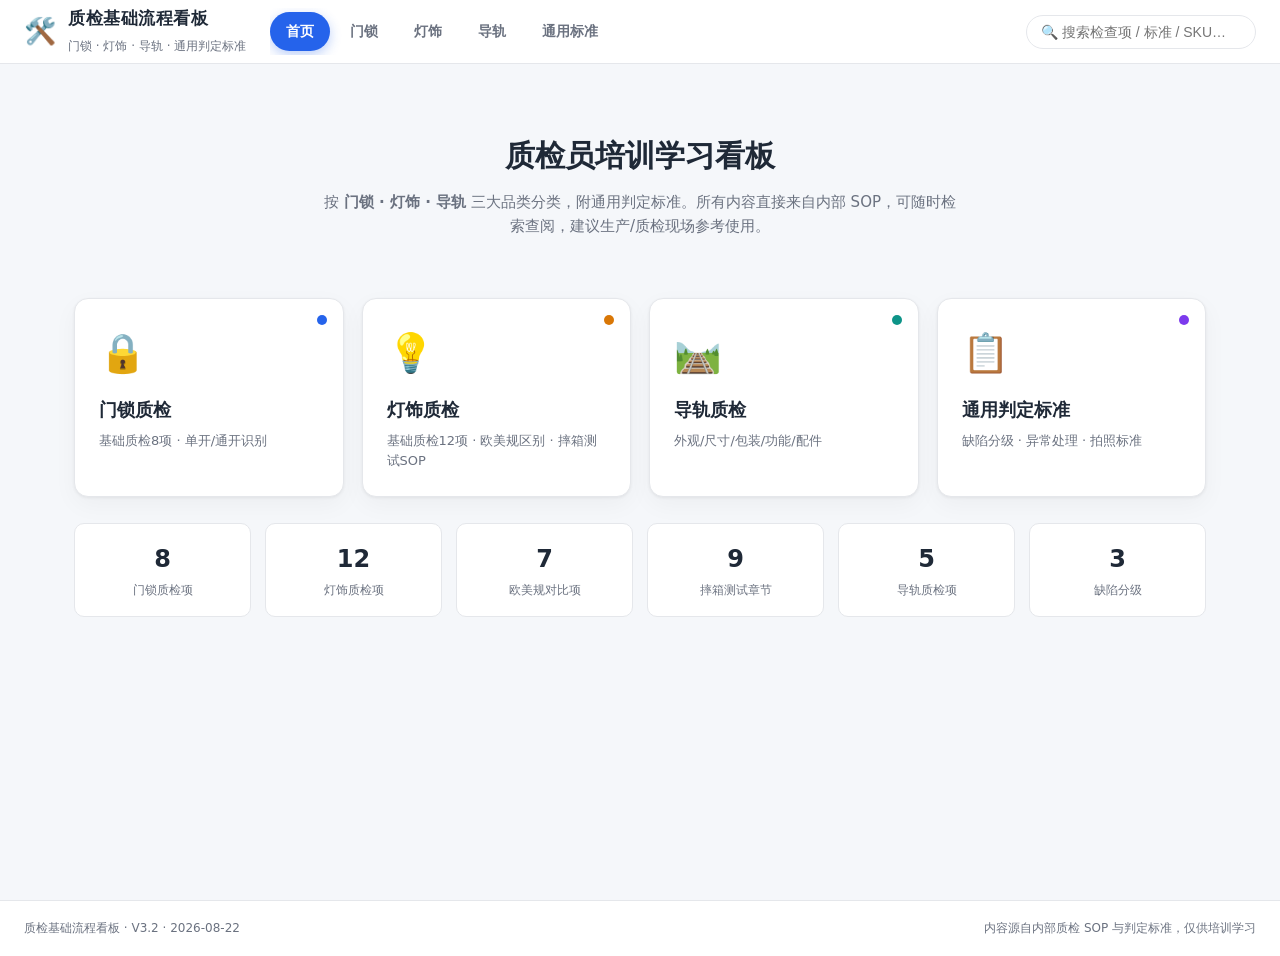
==== standalone.html @ e43a5c4c "V3.2 · 2026-08-22 灯饰 4 项改名 + ?v= 升级 20260822b（standalone.html）" ====
<!DOCTYPE html>
<html lang="zh-CN">
<head>
<meta charset="UTF-8">
<meta name="viewport" content="width=device-width, initial-scale=1.0">
<title>质检基础流程看板 · 门锁 / 灯饰 / 导轨</title>
<link rel="icon" href="data:image/svg+xml,<svg xmlns='http://www.w3.org/2000/svg' viewBox='0 0 100 100'><text y='.9em' font-size='90'>🛠️</text></svg>">
<style>
:root{
  --bg:#f5f7fa; --card:#fff; --ink:#1f2937; --muted:#6b7280;
  --line:#e5e7eb; --primary:#2563eb; --accent:#0d9488;
  --ok:#16a34a; --warn:#d97706; --bad:#dc2626;
  --radius:14px; --shadow:0 1px 3px rgba(0,0,0,.06),0 8px 24px rgba(0,0,0,.04);
}
*{box-sizing:border-box}
html{scroll-behavior:smooth}
body{
  margin:0;font-family:"Microsoft YaHei","PingFang SC","Segoe UI",system-ui,sans-serif;
  background:var(--bg);color:var(--ink);line-height:1.6;
}
/* ===== topbar ===== */
.topbar{
  position:sticky;top:0;z-index:50;display:flex;align-items:center;gap:24px;
  padding:0 24px;height:64px;background:rgba(255,255,255,.92);
  backdrop-filter:blur(8px);border-bottom:1px solid var(--line);
}
.brand{display:flex;align-items:center;gap:12px;flex-shrink:0}
.logo{font-size:26px}
.brand-text h1{font-size:17px;margin:0;letter-spacing:.5px}
.brand-text .sub{font-size:12px;color:var(--muted)}
.tabs{
  display:flex;gap:4px;
  flex:1;min-width:0;
  overflow-x:auto;overflow-y:hidden;
  scrollbar-width:none;-ms-overflow-style:none;
  padding:4px 0;
}
.tabs::-webkit-scrollbar{display:none}
.tab{
  flex-shrink:0;
  padding:8px 16px;border-radius:999px;text-decoration:none;color:var(--muted);
  font-size:14px;font-weight:600;transition:.15s;white-space:nowrap;
  -webkit-tap-highlight-color:transparent;
}
.tab:hover{background:#eef2f7;color:var(--ink)}
.tab.active{background:var(--primary);color:#fff;box-shadow:0 4px 12px rgba(37,99,235,.3)}
.search{flex-shrink:0;margin-left:auto}
.search input{
  width:230px;padding:8px 14px;border:1px solid var(--line);border-radius:999px;
  font-size:14px;outline:none;background:#fff;transition:.15s;
}
.search input:focus{border-color:var(--primary);box-shadow:0 0 0 3px rgba(37,99,235,.12)}

/* ===== main view ===== */
.view{max-width:1180px;margin:0 auto;padding:28px 24px 80px;min-height:calc(100vh - 64px)}

/* ===== footer ===== */
.footer{
  display:flex;justify-content:space-between;flex-wrap:wrap;gap:8px;
  padding:18px 24px;border-top:1px solid var(--line);color:var(--muted);
  font-size:12px;background:#fff;
}

/* ===== page head ===== */
.page-head{margin-bottom:24px}
.page-head h2{margin:0 0 6px;font-size:26px;display:flex;align-items:center;gap:10px}
.page-head p{margin:0;color:var(--muted);font-size:14px}
.crumbs{font-size:12px;color:var(--muted);margin-bottom:10px}
.crumbs a{color:var(--primary);text-decoration:none}

/* ===== card ===== */
.card{
  background:var(--card);border-radius:var(--radius);padding:22px 24px;
  box-shadow:var(--shadow);margin-bottom:20px;border:1px solid var(--line);
}
.card-title{display:flex;align-items:center;justify-content:space-between;gap:12px;margin-bottom:14px}
.card-title h3{margin:0;font-size:18px}
.card-title .src{font-size:11px;color:var(--muted);background:#f3f4f6;padding:3px 9px;border-radius:6px;white-space:nowrap}
.note{font-size:13px;color:var(--muted);margin:-4px 0 16px}

/* ===== table ===== */
.table-wrap{overflow-x:auto;-webkit-overflow-scrolling:touch;margin:0 -4px;padding:0 4px}
table{width:100%;border-collapse:collapse;font-size:14px;table-layout:fixed;min-width:480px}
th,td{text-align:left;padding:11px 15px;border-bottom:1px solid var(--line);vertical-align:top;word-break:break-word}
th{background:#f9fafb;font-weight:600;color:#374151;position:sticky;top:0}
tbody tr:hover{background:#fafbfc}
table.col2 th:first-child,table.col2 td:first-child{width:42%}
table.col2 th:last-child,table.col2 td:last-child{width:58%}
/* ===== brand-grid ===== */
.brand-grid{
  display:grid;
  grid-template-columns:240px 1fr;
  column-gap:80px;
  row-gap:0;
  font-size:14px;
  border:1px solid var(--line);
  border-radius:8px;
  overflow:hidden;
}
.brand-grid .bh{
  font-weight:600;color:#374151;
  background:#f9fafb;padding:14px 18px;
  border-bottom:2px solid var(--line);
  white-space:nowrap;
}
.brand-grid .bc{
  padding:14px 18px;
  border-bottom:1px solid var(--line);
  white-space:nowrap;
  min-width:0;
}
.brand-grid .bc.brand{font-weight:600;font-family:Consolas,"Courier New",monospace}
.brand-grid .bc:nth-last-child(-n+2){border-bottom:none}
.brand-grid pre.cell{white-space:nowrap}
@media(max-width:520px){
  .brand-grid{grid-template-columns:120px 1fr;gap:0 30px}
}
td.num,th.num{width:54px;text-align:center;color:var(--muted);font-variant-numeric:tabular-nums}
.mono{font-family:Consolas,"Courier New",monospace}
pre.cell{white-space:pre-wrap;margin:0;font-family:inherit;font-size:14px}

/* ===== badges ===== */
.badge{display:inline-block;padding:2px 10px;border-radius:999px;font-size:12px;font-weight:600}
.b-crit{background:#fee2e2;color:#b91c1c}
.b-main{background:#ffedd5;color:#c2410c}
.b-min{background:#dcfce7;color:#15803d}

/* ===== logic ===== */
.logic-grid{display:grid;grid-template-columns:repeat(auto-fill,minmax(220px,1fr));gap:14px;margin-bottom:18px}
.logic-card{border:1px solid var(--line);border-radius:10px;padding:14px;background:#fff}
.logic-card.single{border-left:4px solid var(--primary)}
.logic-card.master{border-left:4px solid var(--warn)}
.logic-card .lbl{font-size:12px;color:var(--muted);margin-bottom:8px}
.logic-card .skus{display:flex;flex-wrap:wrap;gap:6px}
.logic-card .sku{font-family:Consolas,monospace;background:#f3f4f6;padding:3px 8px;border-radius:5px;font-size:13px}
.rules{background:#eff6ff;border-radius:10px;padding:16px 20px;border-left:4px solid var(--primary)}
.rules ol{margin:0;padding-left:20px}
.rules li{margin-bottom:6px;font-size:14px}

/* ===== compare ===== */
.cmp{display:grid;grid-template-columns:120px 1fr 1fr;gap:0;border:1px solid var(--line);border-radius:10px;overflow:hidden}
.cmp .h{background:#f9fafb;font-weight:600;padding:10px 14px;border-bottom:1px solid var(--line);text-align:center}
.cmp .item{font-weight:600;padding:12px 14px;border-bottom:1px solid var(--line);border-right:1px solid var(--line);background:#fafbfc}
.cmp .cell{padding:12px 14px;border-bottom:1px solid var(--line)}
.cmp .cell.us{border-right:1px solid var(--line)}
.cmp .cell.us,.cmp .cell.us pre.cell{color:#1d4ed8}
.cmp .cell.eu,.cmp .cell.eu pre.cell{color:#b45309}
.cmp .row:last-child>*{border-bottom:none}
.cmp-flag{display:inline-flex;align-items:center;gap:6px;font-weight:600;font-size:13px}
.flag-us{color:#1d4ed8}.flag-eu{color:#b45309}
.footer-note{margin-top:14px;background:#fef3c7;border-radius:8px;padding:12px 16px;font-size:13px;color:#92400e}

/* ===== grade ===== */
.grade{border-left:6px solid var(--bad);border-radius:0 10px 10px 0;padding:18px 22px;margin-bottom:16px;background:#fff;border:1px solid var(--line);border-left-width:6px}
.grade.main{border-left-color:var(--warn)}
.grade.min{border-left-color:var(--ok)}
.grade h4{margin:0 0 4px;font-size:17px;display:flex;align-items:center;gap:10px;flex-wrap:wrap}
.grade .rate{font-weight:600;color:#374151;font-size:13px;margin-bottom:10px}
.grade dl{margin:6px 0 0;display:grid;grid-template-columns:88px 1fr;gap:6px 12px;font-size:14px}
.grade dt{color:var(--muted);font-weight:600}
.grade dd{margin:0}

/* ===== doc ===== */
.doc-block{margin-bottom:20px}
.doc-block h4{font-size:17px;margin:0 0 8px;color:var(--primary);border-left:4px solid var(--primary);padding-left:10px}
.doc-block h5{font-size:15px;margin:14px 0 6px;color:#374151}
.doc-block p{margin:0 0 8px;font-size:14px}
.doc-block ul{margin:0 0 8px;padding-left:22px}
.doc-block li{margin-bottom:5px;font-size:14px}
.kv{display:grid;grid-template-columns:130px 1fr;gap:8px 14px;background:#f9fafb;border-radius:8px;padding:14px 18px;margin:6px 0}
.kv .k{color:var(--muted);font-weight:600}

/* ===== home ===== */
.hero{text-align:center;padding:40px 20px 30px}
.hero .big{font-size:30px;font-weight:800;margin:0 0 10px}
.hero .lead{color:var(--muted);font-size:15px;max-width:640px;margin:0 auto}
.cat-grid{display:grid;grid-template-columns:repeat(auto-fill,minmax(240px,1fr));gap:18px;margin-top:30px}
.cat-card{
  text-decoration:none;color:inherit;background:var(--card);border:1px solid var(--line);
  border-radius:var(--radius);padding:24px;box-shadow:var(--shadow);transition:.18s;
  display:block;position:relative;overflow:hidden;
}
.cat-card:hover{transform:translateY(-4px);box-shadow:0 12px 30px rgba(0,0,0,.1)}
.cat-card .ic{font-size:38px;margin-bottom:12px;display:block}
.cat-card h3{margin:0 0 6px;font-size:18px}
.cat-card p{margin:0;color:var(--muted);font-size:13px}
.cat-card .tag{position:absolute;top:16px;right:16px;width:10px;height:10px;border-radius:50%}
.stat-row{display:grid;grid-template-columns:repeat(auto-fill,minmax(150px,1fr));gap:14px;margin-top:26px}
.stat{background:#fff;border:1px solid var(--line);border-radius:10px;padding:16px;text-align:center}
.stat .n{font-size:24px;font-weight:800}
.stat .l{font-size:12px;color:var(--muted);margin-top:2px}

/* ===== search highlight ===== */
mark{background:#fde68a;border-radius:3px;padding:0 2px}
.hidden{display:none!important}

/* ===== responsive: 平板及以下 ===== */
@media(max-width:820px){
  .topbar{
    height:auto;padding:10px 14px;gap:10px;
    flex-wrap:wrap;
  }
  .tabs{
    order:3;width:100%;flex:none;
    gap:6px;padding:2px 0;
  }
  .tab{padding:7px 14px;font-size:13px}
  .brand-text .sub{display:none}
  .search{margin-left:auto;order:2}
  .search input{width:140px}
  .view{padding:18px 14px 60px}

  /* table: 移除最小宽度限制，让小表格正常显示 */
  table{min-width:auto;font-size:13px}
  th,td{padding:9px 10px}

  /* compare */
  .cmp{grid-template-columns:1fr}
  .cmp .item{border-right:none}
  .cmp .cell.us{border-right:none;border-bottom:1px solid var(--line)}

  /* grade */
  .grade dl{grid-template-columns:1fr}
  .grade{padding:14px 16px}

  /* kv */
  .kv{grid-template-columns:1fr}

  /* page head */
  .page-head h2{font-size:22px}
  .hero .big{font-size:26px}
  .hero{padding:30px 14px 20px}
}

/* ===== responsive: 手机 ===== */
@media(max-width:520px){
  .topbar{padding:8px 10px;gap:8px}
  .brand{gap:8px}
  .brand-text h1{font-size:15px}
  .logo{font-size:22px}
  .tab{padding:6px 12px;font-size:12px}
  .search input{width:100%;min-width:80px;font-size:13px}
  .view{padding:14px 10px 50px}

  /* card */
  .card{padding:16px 14px;border-radius:12px}
  .card-title h3{font-size:16px}

  /* table */
  th,td{padding:7px 8px;font-size:12px}
  pre.cell{font-size:12px}

  /* logic */
  .logic-grid{grid-template-columns:1fr;gap:10px}
  .logic-card{padding:12px}

  /* home */
  .hero{padding:24px 10px 16px}
  .hero .big{font-size:22px}
  .hero .lead{font-size:13px}
  .cat-grid{grid-template-columns:1fr;gap:12px}
  .cat-card{padding:18px}
  .cat-card .ic{font-size:30px}
  .stat-row{grid-template-columns:repeat(3,1fr);gap:10px}
  .stat{padding:12px 8px}
  .stat .n{font-size:20px}

  /* compare */
  .cmp .h{padding:8px 10px;font-size:12px}
  .cmp .item,.cmp .cell{padding:10px;font-size:13px}

  /* grade */
  .grade h4{font-size:15px}

  /* doc */
  .doc-block h4{font-size:15px}
  .doc-block p,.doc-block li{font-size:13px}
  .kv{padding:10px 14px;font-size:13px}
  .kv .k{font-size:13px}

  /* rules */
  .rules{padding:12px 14px}
  .rules li{font-size:13px}

  /* footer */
  .footer{flex-direction:column;text-align:center;gap:4px;padding:14px 10px;font-size:11px}
}

/* ===== responsive: 极小屏 ===== */
@media(max-width:380px){
  .brand-text .sub{display:none}
  .stat-row{grid-template-columns:repeat(2,1fr)}
  .topbar{gap:6px}
  .search input{min-width:70px;padding:6px 10px}
  .tabs{gap:4px}
  .tab{padding:5px 10px;font-size:11px}
}

</style>
</head>
<body>
<header class="topbar">
  <div class="brand">
    <span class="logo">🛠️</span>
    <div class="brand-text">
      <h1>质检基础流程看板</h1>
      <span class="sub">门锁 · 灯饰 · 导轨 · 通用判定标准</span>
    </div>
  </div>
  <nav class="tabs">
    <a href="#/home" class="tab" data-route="home">首页</a>
    <a href="#/lock" class="tab" data-route="lock">门锁</a>
    <a href="#/light" class="tab" data-route="light">灯饰</a>
    <a href="#/track" class="tab" data-route="track">导轨</a>
    <a href="#/standard" class="tab" data-route="standard">通用标准</a>
  </nav>
  <div class="search">
    <input id="searchBox" type="search" placeholder="🔍 搜索检查项 / 标准 / SKU…" autocomplete="off">
  </div>
</header>

<main id="view" class="view"></main>

<footer class="footer">
  <span>质检基础流程看板 <span id="ver"></span></span>
  <span>内容源自内部质检 SOP 与判定标准，仅供培训学习</span>
</footer>

<script>
/* 看板数据 —— 内容源自桌面源文件，文字逻辑保持原样。
   V2 更新：根据「灯饰+门锁+导轨质检不良备注3.0」更新三大品类基础质检流程。 */
window.QC_DATA = {
  meta: {
    version: "V3.2 · 2026-08-22",
    source: "门锁/灯饰/导轨 质检基础流程资料 · 3.0更新"
  },
  // ============ 门锁 ============
  lock: {
    title: "门锁质检",
    color: "#2563eb",
    sections: [
      {
        type: "table",
        title: "门锁基础质检流程",
        source: "灯饰+门锁+导轨质检不良备注3.0.xlsx · 门锁质检重点3.0",
        headers: ["序列", "检查项目", "检验描述"],
        rows: [
          ["1", "包装外观", "包装完好无损、无受潮、变形、涂抹"],
          ["2", "标签条码", "条码清晰可扫、信息准确"],
          ["3", "数量清点", "包裹内产品数量、配件正确"],
          ["4", "整体外观", "无磕碰、毛刺、掉漆、生锈、变形"],
          ["5", "配件检查", "1.螺丝、锁利、扣板、扣盒、前后挡盖、拆装扳手、说明书、钥匙正确且齐全，所有D型扣板为铁质\n2.ORB/OB/OD系列配件为黑色，其他系列配件与主体色一致\n3.锁利规格严格区分45度/90度开启角度"],
          ["6", "钥匙开关", "钥匙拔插顺畅、转动无卡顿、匹配正确锁芯"],
          ["7", "反锁功能", "安装测试，锁定按钮压力标准：8N~15N±1N，若按压力小于8N或大于15N触发锁定，判定不良"],
          ["8", "结构功能", "检查螺丝、锁孔无歪斜，锁芯牢固不松动，执手/锁球转动回弹有力无异响，无下垂"]
        ]
      },
      {
        type: "logic",
        title: "单开 / 通开 识别逻辑",
        source: "门锁单开通开逻辑.xlsx",
        examples: [
          { label: "单开门锁主SKU示例", vals: ["MS7812BK21", "MS7812BK21T1"] },
          { label: "单开门锁组合SKU示例", vals: ["MS7812BK21-2", "MS7812BK21T1-2"] },
          { label: "通开门锁主SKU示例", vals: ["MS7812BK21T2", "MS7812BK21T3"] },
          { label: "通开门锁组合SKU示例", vals: ["MS7812BK21T2-2", "MS7812BK21T3-3"] }
        ],
        rules: [
          "主SKU和组合SKU中不带\"T\"或带有\"T1\"的为单开",
          "主SKU和组合SKU中有\"TX\"的为通开（X表示除去1的任意阿拉伯数字）",
          "单Pack包裹和大拉手锁是单把锁独立包装，不存在单开和通开逻辑"
        ]
      }
    ]
  },

  // ============ 灯饰 ============
  light: {
    title: "灯饰质检",
    color: "#d97706",
    sections: [
      {
        type: "table",
        title: "灯饰基础质检流程",
        source: "灯饰+门锁+导轨质检不良备注3.0.xlsx · 灯饰质检重点3.0",
        headers: ["序列", "检查项目", "检验描述"],
        rows: [
          ["1", "包装标识", "条码清晰可扫且与系统一致，外箱/说明书品牌正确、包装完好无损、无受潮，无违规中文字样；测量箱规尺寸及重量；包装泡沫硬度实测≥7KG"],
          ["2", "实物比对", "所有配件形状、尺寸、颜色等与说明书及系统图片一致；灯体无破损、掉漆、划痕、气泡，摇晃内部无异响；有UL/CE等认证标志"],
          ["3", "结构承重", "吊灯悬挂后灯罩水平度误差≤3.5°，观感无明显倾斜，承重部件无变形"],
          ["4", "配件齐全", "标配英文遥控/说明书，挂板、螺丝包（规格须匹配）、拆装工具齐全；插头款必须配挂钩"],
          ["5", "点亮测试", "亚马逊LED灯饰通电持续亮灯15分钟无频闪、无异响、无异味；无极调光灯饰遥控各档位功能正常；遥控器电池和液体物质须取出发货"],
          ["6", "漏电与极性", "①点亮测试时需同步检测：未通电金属部件及绝缘线路均无电流、无电压。②E27同类型螺纹灯头的螺纹外壳必须接零线，底部触点必须接火线，线头贴L/N标签"],
          ["7", "亮度检查", "LED灯饰调光至最暗、最亮各档位，严禁闪烁、抖动或局部死灯。满载亮度须达标"],
          ["8", "色温检测", "LED灯饰色温数值符合要求（暖光/冷光/无极调光）。同批次产品相同色温，视觉上无明显肉眼偏色（SDCM<5）"],
          ["9", "光亮度一致性检测", "LED灯饰顺着灯罩边缘及整体看一圈，严禁有明显暗影、黑斑、光斑不均，出光需柔和过渡"],
          ["10", "显色指数（Ra）", "LED灯饰显色指数Ra≥ 80以上，确保照出来的颜色 真实自然，不偏色"],
          ["11", "耐压测试", "工厂协助下进行1500V耐压测试（带开关灯具需提前调整至接通位置）判定逻辑：绝缘层完好，漏电流≤1.0mA为合格；漏电流>1.0mA或直接击穿放电为不合格"],
          ["12", "网采定制", "欧规灯饰/室内壁灯配英德双语说明书；美规灯饰/户外壁灯配单面英文说明书"]
        ]
      },
      {
        type: "compare",
        title: "欧美规灯饰质检项区别",
        source: "欧美规灯饰质检项区别.xlsx",
        note: "灯饰质检欧美标准区分",
        pairs: [
          { item: "电线规格", us: "火线、零线：18AWG（线芯直径≈1.02mm）\n地线：20AWG（线芯直径≈0.8mm)", eu: "火线、零线：0.75m㎡（线芯直径≈1mm)\n地线：0.5m㎡（线芯直径≈0.8mm)" },
          { item: "电线执行标准", us: "火线：UL认证纯黑色绝缘层铜线\n零线：UL认证纯白色绝缘层铜线\n地线：无绝缘裸铜线或黄绿色绝缘层线", eu: "火线：CE或VDE认证深棕色绝缘层铜线\n零线：CE或VDE认证天蓝色绝缘层铜线\n地线：无绝缘裸铜线" },
          { item: "灯头、LED光源、驱动", us: "UL或FCC认证", eu: "CE认证" },
          { item: "电路电压标准", us: "标准电压：110-120V/60Hz", eu: "标准电压：220V-230V/50Hz" },
          { item: "功率标准", us: "实际测量功率与标识功率误差范围10%以内", eu: "实际测量功率与标识功率误差范围10%以内" },
          { item: "挂板配件", us: "轻型灯具挂板厚度1mm，重型灯具挂板厚度2mm；美制螺牙；边挂耳朵根据灯具情况进行相应调整", eu: "一字挂板\n轻型灯具挂板厚度1mm，重型灯具挂板厚度2mm；边挂耳朵根据灯具情况进行相应调整" },
          { item: "光亮度衰减", us: "1万小时后仍维持初始亮度的70%", eu: "1万小时后仍维持初始亮度的70%" }
        ],
        footer: "LED灯饰，可变光/调光/调色灯饰、防水灯饰需要电源驱动，驱动类型：恒压驱动，恒流驱动，调光驱动，驱动电源功率应高于灯具总功率的20%-30%"
      },
      {
        type: "doc",
        title: "易碎灯饰摔箱测试 SOP",
        source: "易碎灯饰摔箱测试SOP.docx",
        doc: [
          { h: "一、目的", p: "规范易碎灯饰产品摔箱测试的操作流程、判定标准及异常处理，确保产品包装能承受运输过程中的正常跌落冲击，保障终端到货质量，统一测试方法与判定依据。" },
          { h: "二、适用范围", p: "本 SOP 适用于本公司采购及生产的单箱毛重≤20kg的所有易碎灯饰产品，包括玻璃 / 陶瓷灯罩灯饰、水晶挂件灯饰、金属薄壁结构吸顶灯、吊灯、壁灯、台灯等。单箱毛重＞20kg 的易碎灯饰产品，多人共同执行专项摔箱测试方案。" },
          { h: "三、职责分工", list: [
            "供应商管理：负责配合提供待测试的合格批次产品，并将测试结果反馈给供应商，督促其提交包装优化方案并验证整改效果",
            "产品质量-中山仓：负责摔箱测试的全程操作、结果检验、记录填写及报告出具；负责不合格品的判定与跟踪处理"
          ]},
          { h: "四、工具与设备准备", table: {
            headers: ["序号", "工具 / 设备名称", "规格要求", "用途"],
            rows: [
              ["1", "电子秤", "精度 ±0.1kg，量程 0-50kg", "称量样品单箱毛重"],
              ["2", "钢卷尺", "量程 0-2m，精度 ±1mm", "测量跌落高度"],
              ["3", "记号笔 / 封箱胶带", "普通油性记号笔、4.5CM宽透明胶带", "测试标记、封箱"],
              ["4", "《摔箱测试记录表》", "电子表格图片/视频", "记录试验全过程数据"],
              ["5", "光源", "根据灯头适配", "跌落后点亮测试"]
            ]
          }},
          { h: "五、试验前准备", list: [
            "跌落表面：混凝土或厚度≥8mm 的钢板制成的平滑、坚硬刚性表面，表面平整度误差≤2mm/m",
            "跌落区域：清理所有杂物，确保跌落范围内人员有安全距离、无障碍物、无风扇等产生的强气流干扰",
            "场地周边禁止无关人员进入测试区域",
            "用电子秤称量每箱毛重并记录，确认单箱毛重≤20kg",
            "检查外箱封箱状态，确保封箱胶带牢固、外箱无预破损、无变形",
            "用记号笔在每箱外箱标注测试顺序（如：S1、S2、S3）"
          ]},
          { sub: "5.1 初始状态检验", list: [
            "打开样品箱，对箱内所有产品及配件进行 100% 全检",
            "检查内容：易碎部件（玻璃、陶瓷、水晶等）无裂纹 / 崩边 / 碎裂、结构件无变形 / 松动、配件齐全、表面无划痕 / 掉漆",
            "点亮测试：通电点亮 ，确认无闪烁、异响、断路",
            "拍摄初始状态照片/视频，记录检验结果；确认无任何损伤后，按原包装方式重新封装，确保与正常出货状态一致"
          ]},
          { h: "六、标准操作流程", sub: "6.1 核心测试参数", kv: [
            ["统一跌落高度", "120cm（样品最低点至跌落表面的垂直距离）"],
            ["跌落次数", "总计 10 次（1 角 + 3 棱 + 6 面）"],
            ["跌落方式", "初速度为零的自由垂直跌落，不得施加任何外力；样品重力线必须通过被跌落的面、棱、角，并垂直于地面。"]
          ]},
          { sub: "6.2 跌落顺序（可倒置产品）", p: "所有可倒置的易碎灯饰产品，严格按以下顺序依次跌落，每完成一次跌落，需短暂观察外箱状态，无严重破裂方可继续下一次：", list: [
            "选择纸箱任意一个底角，调整位置使重力线通过该角，自由跌落 1 次；",
            "跌落该底角连接的最短棱，重力线垂直于该棱中点，自由跌落 1 次；",
            "跌落该底角连接的第二短棱，重力线垂直于该棱中点，自由跌落 1 次；",
            "跌落该底角连接的最长棱，重力线垂直于该棱中点，自由跌落 1 次；",
            "跌落靠近该角的最小平面 1，重力线垂直于平面中心，自由跌落 1 次；",
            "跌落相对的最小平面 2，重力线垂直于平面中心，自由跌落 1 次；",
            "跌落靠近该角的第二小平面 1，重力线垂直于平面中心，自由跌落 1 次；",
            "跌落相对的第二小平面 2，重力线垂直于平面中心，自由跌落 1 次；",
            "跌落靠近该角的最大平面 1，重力线垂直于平面中心，自由跌落 1 次；",
            "跌落相对的最大平面 2，重力线垂直于平面中心，自由跌落 1 次。"
          ]},
          { sub: "6.3 特殊跌落要求", list: [
            "每跌落一次，晃动外箱判断内部是否有异常，若有异常则记录最后跌落面的编号",
            "明确标注 「不可倒置」 的产品，无需按上述顺序跌落，仅对产品底面连续进行 6 次自由跌落试验，每次跌落间隔 1 分钟"
          ]},
          { sub: "6.4 试验后检验流程", list: [
            "外箱检查：记录外箱破损、变形程度，封箱胶带脱落长度；拍摄外箱状态照片；",
            "缓冲材料检查：打开外箱，检查泡沫、珍珠棉、气柱袋等缓冲材料是否破损、移位，产品是否在箱内发生窜动；",
            "外观与结构检查：重点检查所有易碎部件，确认无裂纹、崩边、掉角、碎裂、脱落；检查金属结构件是否开裂、变形，紧固件是否松动、脱落；核对所有配件数量，尝试完整组装产品，确认安装后结构稳固、无晃动；检查产品表面涂层是否大面积脱落、划痕",
            "通电点亮 10分钟，无闪烁、异响、漏电、发热异常",
            "逐项填写《摔箱测试记录表》，对所有损伤部位进行标记并拍照存档。"
          ]},
          { h: "七、合格判定标准", sub: "7.1 合格判定", list: [
            "外箱无严重破裂、无穿孔，封箱胶带无脱落",
            "箱内缓冲材料无明显破损、移位，产品无窜动",
            "产品无任何机械损伤，配件齐全，可正常组装且结构稳固"
          ]},
          { sub: "7.2 不合格判定", p: "出现以下任一情况，直接判定该批次产品摔箱测试不合格：", list: [
            "样品出现易碎部件破损、裂痕、结构无法组装的严重损伤",
            "样品出现任何形式的机械损伤或电路性能异常"
          ]},
          { h: "八、记录与存档", list: [
            "测试完成后 1 个工作日内，测试人员需填写《摔箱测试记录表》，按照表头要求格式填写，附所有试验前后照片",
            "所有原始记录、报告及照片需存档至少 2 年",
            "摔箱测试后的所有样品原则上不得作为合格品出货，统一做报废或拆解处理"
          ]},
          { h: "九、安全注意事项", list: [
            "跌落样品时，测试人员需站在跌落区域 1.5m 以外的安全位置，严禁站在样品跌落方向的正前方",
            "搬运样品时注意轻拿轻放，避免样品提前跌落造成人员受伤或测试结果失效",
            "点亮测试时严格遵守电气安全操作规程，防止触电事故发生"
          ]}
        ]
      }
    ]
  },

  // ============ 导轨 ============
  track: {
    title: "导轨质检",
    color: "#0d9488",
    sections: [
      {
        type: "table",
        title: "导轨基础质检流程",
        source: "灯饰+门锁+导轨质检不良备注3.0.xlsx · 导轨质检重点3.0",
        headers: ["序列", "检查项目", "检验描述"],
        rows: [
          ["1", "外观检查", "1.外观无划痕、变形、生锈、压弯、毛刺、颗粒、无掉漆"],
          ["2", "尺寸测量", "测量导轨的尺长、宽、高、重量、厚度等符合质检项数据要求"],
          ["3", "包装检查", "1.唛头标签数据正确，与实物一致\n2.包装无破损、污渍、湿水\n3.封包完整，内部无空间浪费，封箱胶无堆积"],
          ["4", "功能检查", "1.组件或结合处牢固，用于紧固的组件不应松动\n2.所有组件无磨损、变形，功能正常\n3.导轨滑出收回至极限尺寸，中途无卡顿"],
          ["5", "配件检查", "1.品牌正确，说明书文字符合国家站点的语言\n2.螺丝、调节器等配件齐全，符合质检项标准"]
        ]
      }
    ]
  },

  // ============ 通用标准 ============
  standard: {
    title: "通用判定标准",
    color: "#7c3aed",
    sections: [
      {
        type: "grade",
        title: "收发货不良判定 — 缺陷分级",
        source: "收发货不良判定标准V1.xlsx · 退换货标准",
        grades: [
          {
            level: "关键缺陷",
            rate: "不良率 ≥ 1% → 整批退货 / 返工",
            define: "影响安全、合规、核心功能，如：①不符合法律、法规 ②缺少核心配件/尺寸超差无法装配 ③配件/螺丝强度不达标易断裂",
            quick: "「用了必有问题」：易伤到人、违法、炸/漏/断/完全不能用",
            detail: "尺寸超差无法装配，缺少核心配件无法使用，核心功能失效，标签实物不符"
          },
          {
            level: "主要缺陷",
            rate: "＞1% 整批退货/返工，≤1% 特采",
            define: "影响使用功能、批量一致性，如：①螺母螺纹滑丝/未打胶固定 ②表面电镀层脱落严重 ③产品精度误差超出行业标准",
            quick: "「用不了/不好用」：装不上、用几次就坏、锈得快、功能问题",
            detail: "螺牙滑丝/错位，焊口开裂/组件脱落，变形不可用，卡顿/虚位大，规格尺寸不符，配件缺失/不匹配，弹力/推力衰减，严重不对称，严重生锈/色差"
          },
          {
            level: "次要缺陷",
            rate: "＞3% 返工、有偿挑选，≤3% 特采",
            define: "不影响功能，仅外观轻微瑕疵，如：①表面微小划痕（长度≤1cm、宽度≤1mm、深度≤0.5mm，三项全超标判断为主要缺陷）②标签印刷轻微偏移",
            quick: "「能用但不好看」：划痕、轻微不对称、缺说明书/小装饰品",
            detail: "表面微小划痕/颗粒/斑点/凹坑/掉漆/轻微色差（室外白天正常环境1米距离看不清），不会产生伤害的细小毛刺"
          }
        ]
      },
      {
        type: "table",
        title: "异常问题处理办法",
        source: "收发货不良判定标准V1.xlsx · 异常问题处理办法",
        note: "质检发现的问题 → 处理办法",
        headers: ["质检发现的问题", "处理办法"],
        rows: [
          ["1.主图/实物/标签不符（颜色/造型/材质等）", "判定MSKU批量不良，钉钉群反馈产品、采购、跟单"],
          ["2.质检系统无主图参照", "钉钉群反馈产品、采购（确认无误后质检）"],
          ["3.品名描述与实物不符（颜色/造型/材质等）", "判定MSKU批量不良，钉钉群反馈产品、采购"],
          ["4.产品实物/功能与系统资料不符", "判定MSKU批量不良，钉钉群反馈产品、采购"],
          ["5.单个/N个产品外观不良", "＞3%判定MSKU整批不良，≤3%填写实际不良数"],
          ["6.单个/N个产品功能不良/缺失配件", "判定MSKU整批不良"],
          ["7.老产品主图缺失/SKU变更导致主图缺失", "钉钉群联系产品工程师确认"],
          ["8.新产品主图缺失", "联系产品工程师确认（确认无误后质检）"]
        ]
      },
      {
        type: "doc",
        title: "直发质检拍照标准",
        source: "收发货不良判定标准V1.xlsx · 直发质检拍照标准",
        note: "质检员在直发仓出货前必须拍摄的项目清单",
        doc: [
          {
            h: "门锁质检拍照图片",
            list: [
              "包裹小条码标签",
              "最小单位包裹开盖图",
              "产品主体 + 全部配件图",
              "产品主体 + 锁利组装图"
            ]
          },
          {
            h: "灯饰质检拍照图片",
            list: [
              "外箱大小标签图",
              "开箱图",
              "产品主体 + 全部配件图",
              "产品组装图 + 点亮测试图",
              "细节图片（灯头 / 吸顶盘 / 灯罩 / 线头等）"
            ]
          }
        ]
      }
    ]
  }
};


/* app.js — 质检基础流程看板前端逻辑（纯客户端 SPA） */
(function () {
  "use strict";
  const D = window.QC_DATA;
  const view = document.getElementById("view");
  const verEl = document.getElementById("ver");

  const esc = (s) =>
    String(s == null ? "" : s)
      .replace(/&/g, "&amp;").replace(/</g, "&lt;").replace(/>/g, "&gt;")
      .replace(/"/g, "&quot;");

  // 把单元格文本（含 \n）渲染为 <pre>；支持搜索高亮
  function cell(text, q) {
    let t = esc(text);
    if (q) {
      const re = new RegExp("(" + q.replace(/[.*+?^${}()|[\]\\]/g, "\\$&") + ")", "ig");
      t = t.replace(re, "<mark>$1</mark>");
    }
    return '<pre class="cell">' + t.replace(/\n/g, "<br>") + "</pre>";
  }

  function src(tag) {
    return tag ? '<span class="src">' + esc(tag) + "</span>" : "";
  }

  // ---- 渲染各 section 类型 ----
  function renderTable(s, q) {
    let rows = s.rows
      .map((r, i) => {
        const tds = r
          .map((c, ci) => "<td" + (ci === 0 ? ' class="num"' : "") + ">" + cell(c, q) + "</td>")
          .join("");
        return "<tr>" + tds + "</tr>";
      })
      .join("");
    const ths = s.headers
      .map((h, i) => "<th" + (i === 0 ? ' class="num"' : "") + ">" + esc(h) + "</th>")
      .join("");
    const cls = s.headers.length === 2 ? (s.narrow ? ' class="col2-narrow"' : ' class="col2"') : "";
    return (
      '<section class="card"><div class="card-title"><h3>' +
      esc(s.title) + "</h3>" + src(s.source) +
      '</div>' + (s.note ? '<p class="note">' + esc(s.note) + "</p>" : "") +
      '<div class="table-wrap"><table' + cls + '><thead><tr>' + ths +
      '</tr></thead><tbody>' + rows + "</tbody></table></div></section>"
    );
  }

  function renderLogic(s, q) {
    const cards = s.examples
      .map((e) => {
        const isMaster = /通开/.test(e.label);
        const skus = e.vals
          .map((v) => '<span class="sku">' + cell(v, q) + "</span>")
          .join("");
        return (
          '<div class="logic-card ' + (isMaster ? "master" : "single") + '"><div class="lbl">' +
          esc(e.label) + '</div><div class="skus">' + skus + "</div></div>"
        );
      })
      .join("");
    const rules = s.rules
      .map((r) => "<li>" + cell(r, q) + "</li>")
      .join("");
    return (
      '<section class="card"><div class="card-title"><h3>' + esc(s.title) +
      "</h3>" + src(s.source) + '</div><div class="logic-grid">' + cards +
      '</div><div class="rules"><ol>' + rules + "</ol></div></section>"
    );
  }

  function renderCompare(s, q) {
    const rows = s.pairs
      .map((p) => {
        return (
          '<div class="row" style="display:contents">' +
          '<div class="item">' + esc(p.item) + "</div>" +
          '<div class="cell us">' + cell(p.us, q) + "</div>" +
          '<div class="cell eu">' + cell(p.eu, q) + "</div>" +
          "</div>"
        );
      })
      .join("");
    return (
      '<section class="card"><div class="card-title"><h3>' + esc(s.title) +
      "</h3>" + src(s.source) + '</div>' + (s.note ? '<p class="note">' + esc(s.note) + "</p>" : "") +
      '<div class="cmp"><div class="h"></div>' +
      '<div class="h"><span class="cmp-flag flag-us">🇺🇸 美国标准</span></div>' +
      '<div class="h"><span class="cmp-flag flag-eu">🇪🇺 欧洲标准</span></div>' +
      rows + "</div>" +
      (s.footer ? '<div class="footer-note">⚙️ ' + esc(s.footer) + "</div>" : "") +
      "</section>"
    );
  }

  function renderGrade(s) {
    const colors = { "关键缺陷": "", "主要缺陷": "main", "次要缺陷": "min" };
    const badges = { "关键缺陷": "b-crit", "主要缺陷": "b-main", "次要缺陷": "b-min" };
    const blocks = s.grades
      .map((g) => {
        const cls = colors[g.level] || "";
        return (
          '<div class="grade ' + cls + '"><h4><span class="badge ' +
          badges[g.level] + '">' + esc(g.level) + "</span></h4>" +
          '<div class="rate">📊 ' + esc(g.rate) + "</div>" +
          "<dl><dt>定义</dt><dd>" + esc(g.define) + "</dd>" +
          "<dt>快速判断</dt><dd>" + esc(g.quick) + "</dd>" +
          "<dt>具体表现</dt><dd>" + esc(g.detail) + "</dd></dl></div>"
        );
      })
      .join("");
    return (
      '<section class="card"><div class="card-title"><h3>' + esc(s.title) +
      "</h3>" + src(s.source) + "</div>" + blocks + "</section>"
    );
  }

  function renderDoc(s) {
    const blocks = s.doc
      .map((b) => {
        let inner = "";
        if (b.p) inner += "<p>" + esc(b.p) + "</p>";
        if (b.kv) {
          inner += '<div class="kv">' + b.kv.map((k) =>
            '<div class="k">' + esc(k[0]) + "</div><div>" + esc(k[1]) + "</div>").join("") + "</div>";
        }
        if (b.list) {
          inner += "<ul>" + b.list.map((x) => "<li>" + esc(x) + "</li>").join("") + "</ul>";
        }
        if (b.imgs) {
          inner += b.imgs.map((img) =>
            '<figure style="margin:8px 0 16px;display:flex;gap:14px;align-items:flex-start">' +
            '<img src="' + img.src + '" alt="' + esc(img.alt) + '" loading="lazy" style="width:120px;height:120px;object-fit:cover;border-radius:8px;box-shadow:0 2px 8px rgba(0,0,0,.1);flex-shrink:0">' +
            '<figcaption style="font-size:14px;color:var(--ink);line-height:1.6;padding-top:4px">' + esc(img.alt) + '</figcaption></figure>'
          ).join("");
        }
        if (b.table) {
          const cls = b.table.headers.length === 2 ? ' class="col2"' : "";
          const ths = b.table.headers.map((h) => "<th>" + esc(h) + "</th>").join("");
          const trs = b.table.rows.map((r) =>
            "<tr>" + r.map((c) => "<td>" + esc(c) + "</td>").join("") + "</tr>").join("");
          inner += '<div class="table-wrap"><table' + cls + '><thead><tr>' + ths +
            '</tr></thead><tbody>' + trs + "</tbody></table></div>";
        }
        const head = b.h
          ? '<h4>' + esc(b.h) + "</h4>"
          : b.sub ? '<h5>' + esc(b.sub) + "</h5>" : "";
        return '<div class="doc-block">' + head + inner + "</div>";
      })
      .join("");
    return (
      '<section class="card"><div class="card-title"><h3>' + esc(s.title) +
      "</h3>" + src(s.source) + "</div>" + blocks + "</section>"
    );
  }

  function renderBrandGrid(s, q) {
    const heads = s.headers
      .map((h) => '<div class="bh">' + esc(h) + "</div>")
      .join("");
    const rows = s.rows
      .map((r) => {
        return (
          '<div class="bc brand">' + esc(r[0]) + "</div>" +
          '<div class="bc">' + esc(r[1]) + "</div>"
        );
      })
      .join("");
    return (
      '<section class="card"><div class="card-title"><h3>' +
      esc(s.title) + "</h3>" + src(s.source) +
      '</div>' + (s.note ? '<p class="note">' + esc(s.note) + "</p>" : "") +
      '<div class="brand-grid">' + heads + rows + "</div></section>"
    );
  }

  function renderSection(s, q) {
    switch (s.type) {
      case "table": return renderTable(s, q);
      case "logic": return renderLogic(s, q);
      case "compare": return renderCompare(s, q);
      case "grade": return renderGrade(s);
      case "doc": return renderDoc(s);
      case "brand-grid": return renderBrandGrid(s, q);
      default: return "";
    }
  }

  // ---- 页面 ----
  function categoryPage(key) {
    const cat = D[key];
    const html =
      '<div class="crumbs"><a href="#/home">首页</a> / ' + esc(cat.title) + "</div>" +
      '<div class="page-head"><h2>🛠️ ' + esc(cat.title) +
      '</h2><p>共 ' + cat.sections.length + " 个板块 · 内容依据内部 SOP 整理</p></div>" +
      cat.sections.map((s) => renderSection(s)).join("");
    view.innerHTML = html;
    document.title = cat.title + " · 质检基础流程看板";
  }

  function standardPage() { categoryPage("standard"); }

  function homePage() {
    const cats = [
      { key: "lock", ic: "🔒", desc: "基础质检8项 · 单开/通开识别" },
      { key: "light", ic: "💡", desc: "基础质检12项 · 欧美规区别 · 摔箱测试SOP" },
      { key: "track", ic: "🛤️", desc: "外观/尺寸/包装/功能/配件" },
      { key: "standard", ic: "📋", desc: "缺陷分级 · 异常处理 · 拍照标准" }
    ];
    const cards = cats
      .map((c) => {
        const cat = D[c.key];
        return (
          '<a class="cat-card" href="#/' + c.key + '"><span class="tag" style="background:' +
          cat.color + '"></span><span class="ic">' + c.ic + "</span><h3>" +
          esc(cat.title) + "</h3><p>" + esc(c.desc) + "</p></a>"
        );
      })
      .join("");
    const stats =
      '<div class="stat"><div class="n">8</div><div class="l">门锁质检项</div></div>' +
      '<div class="stat"><div class="n">12</div><div class="l">灯饰质检项</div></div>' +
      '<div class="stat"><div class="n">7</div><div class="l">欧美规对比项</div></div>' +
      '<div class="stat"><div class="n">9</div><div class="l">摔箱测试章节</div></div>' +
      '<div class="stat"><div class="n">5</div><div class="l">导轨质检项</div></div>' +
      '<div class="stat"><div class="n">3</div><div class="l">缺陷分级</div></div>';
    view.innerHTML =
      '<div class="hero"><p class="big">质检员培训学习看板</p><p class="lead">' +
      "按 <b>门锁 · 灯饰 · 导轨</b> 三大品类分类，附通用判定标准。所有内容直接来自内部 SOP，" +
      "可随时检索查阅，建议生产/质检现场参考使用。</p></div>" +
      '<div class="cat-grid">' + cards + "</div>" +
      '<div class="stat-row">' + stats + "</div>";
    document.title = "质检基础流程看板 · 门锁 / 灯饰 / 导轨";
  }

  // ---- 搜索（跨全部品类） ----
  function searchPage(q) {
    const ql = q.toLowerCase();
    const cats = [
      { key: "lock", ic: "🔒" },
      { key: "light", ic: "💡" },
      { key: "track", ic: "🛤️" },
      { key: "standard", ic: "📋" }
    ];
    let hits = [];
    cats.forEach((c) => {
      D[c.key].sections.forEach((s) => {
        const collect = (text, ctx) => {
          if (text && String(text).toLowerCase().includes(ql)) {
            hits.push({ cat: c, sec: s, ctx: ctx || s.title, text: String(text) });
          }
        };
        if (s.rows) s.rows.forEach((r) => r.forEach((x) => collect(x, s.title)));        if (s.pairs) s.pairs.forEach((p) => { collect(p.us, p.item + "（美国）"); collect(p.eu, p.item + "（欧洲）"); collect(p.item, "对比项"); });
        if (s.examples) s.examples.forEach((e) => { e.vals.forEach((v) => collect(v, e.label)); collect(e.label, "标签"); });
        if (s.rules) s.rules.forEach((r) => collect(r, s.title + " 规则"));
        if (s.grades) s.grades.forEach((g) => { collect(g.define, g.level); collect(g.quick, g.level); collect(g.detail, g.level); collect(g.rate, g.level); });
        if (s.doc) s.doc.forEach((b) => { collect(b.p, b.h || b.sub); if (b.list) b.list.forEach((x) => collect(x, b.h || b.sub)); if (b.kv) b.kv.forEach((k) => { collect(k[1], k[0]); }); });
      });
    });
    let body;
    if (!hits.length) {
      body = '<div class="hero"><p class="big">🔍 没有找到 “' + esc(q) + '”</p><p class="lead">试试：单开、通开、摔箱、关键缺陷、CE、UL、卡顿、电镀 ……</p></div>';
    } else {
      body =
        '<div class="crumbs"><a href="#/home">首页</a> / 搜索结果</div>' +
        '<div class="page-head"><h2>🔍 “' + esc(q) + '” 的搜索结果</h2><p>共 ' + hits.length + " 条命中，已跨全部品类检索</p></div>" +
        hits.slice(0, 80)
          .map((h) => {
            const t = esc(h.text).replace(/\n/g, "<br>");
            const re = new RegExp("(" + q.replace(/[.*+?^${}()|[\]\\]/g, "\\$&") + ")", "ig");
            const hi = t.replace(re, "<mark>$1</mark>");
            return (
              '<a class="cat-card" href="#/' + h.cat.key + '" style="margin-bottom:14px"><span class="ic" style="font-size:22px">' +
              h.cat.ic + "</span><h3 style=\"font-size:14px\">" + esc(h.ctx) + "</h3><p>" +
              hi + "</p></a>"
            );
          })
          .join("");
    }
    view.innerHTML = body;
    document.title = "搜索：" + q + " · 质检基础流程看板";
  }

  // ---- 路由 ----
  let initialLoad = true;  // 首次加载标志，用来强制首页
  function router() {
    const hashRaw = location.hash.replace(/^#\/?/, "");
    const q = document.getElementById("searchBox").value.trim();

    // 高亮 tab
    document.querySelectorAll(".tab").forEach((t) =>
      t.classList.toggle("active", t.dataset.route === hashRaw));

    // 首次加载：强制首页，忽略浏览器记忆的 hash
    if (initialLoad) {
      initialLoad = false;
      if (hashRaw !== "home") {
        location.hash = "#/home";
        return; // hash 变化会触发 hashchange 再次进入 router
      }
    }

    if (q && hashRaw === "search") {
      searchPage(q);
      window.scrollTo(0, 0);
      return;
    }

    // 渲染对应页面
    if (hashRaw === "home") {
      homePage();
    } else if (hashRaw === "lock") {
      categoryPage("lock");
    } else if (hashRaw === "light") {
      categoryPage("light");
    } else if (hashRaw === "track") {
      categoryPage("track");
    } else if (hashRaw === "standard") {
      standardPage();
    } else {
      location.hash = "#/home";
      return;
    }
    window.scrollTo(0, 0);
  }

  // 搜索框：回车跳转搜索页，清空回首页
  const box = document.getElementById("searchBox");
  box.addEventListener("keydown", (e) => {
    if (e.key === "Enter") {
      const v = box.value.trim();
      if (v) { location.hash = "#/search"; router(); }
    }
  });
  box.addEventListener("input", () => {
    if (!box.value.trim() && location.hash.replace(/^#\/?/, "") === "search") {
      location.hash = "#/home";
    }
  });

  if (verEl) verEl.textContent = "· " + D.meta.version;
  window.addEventListener("hashchange", router);
  // 强制首页：每次打开页面都显示首页
  location.hash = "#/home";
  router();
})();

</script>
</body>
</html>
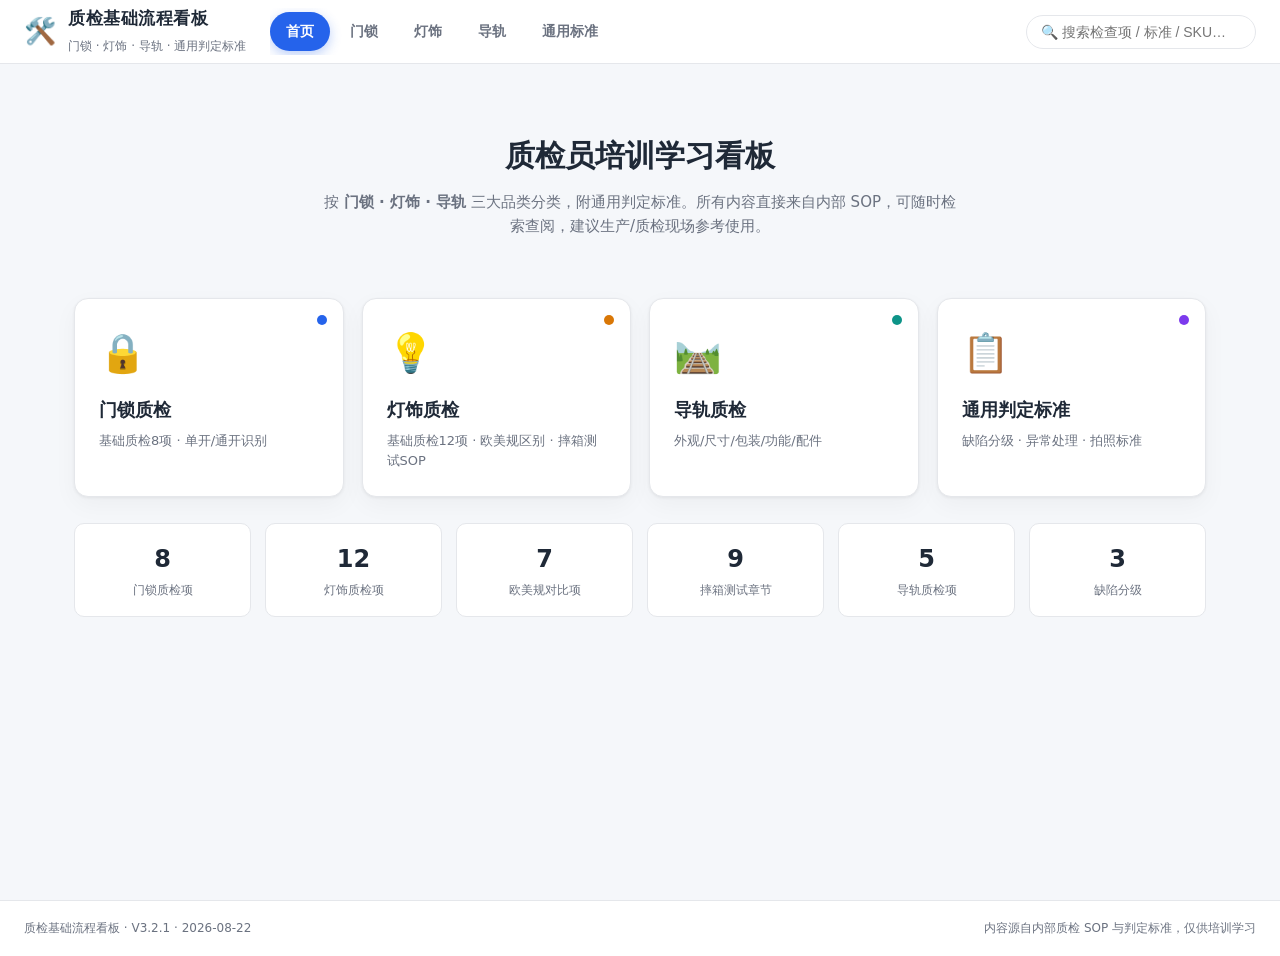
==== commit 1a689053: "V3.2.1 · 2026-08-22 光亮度一致性检测→光亮均匀检测（standalone）" ====
--- a/standalone.html
+++ b/standalone.html
@@ -1,958 +1,958 @@
-<!DOCTYPE html>
-<html lang="zh-CN">
-<head>
-<meta charset="UTF-8">
-<meta name="viewport" content="width=device-width, initial-scale=1.0">
-<title>质检基础流程看板 · 门锁 / 灯饰 / 导轨</title>
-<link rel="icon" href="data:image/svg+xml,<svg xmlns='http://www.w3.org/2000/svg' viewBox='0 0 100 100'><text y='.9em' font-size='90'>🛠️</text></svg>">
-<style>
-:root{
-  --bg:#f5f7fa; --card:#fff; --ink:#1f2937; --muted:#6b7280;
-  --line:#e5e7eb; --primary:#2563eb; --accent:#0d9488;
-  --ok:#16a34a; --warn:#d97706; --bad:#dc2626;
-  --radius:14px; --shadow:0 1px 3px rgba(0,0,0,.06),0 8px 24px rgba(0,0,0,.04);
-}
-*{box-sizing:border-box}
-html{scroll-behavior:smooth}
-body{
-  margin:0;font-family:"Microsoft YaHei","PingFang SC","Segoe UI",system-ui,sans-serif;
-  background:var(--bg);color:var(--ink);line-height:1.6;
-}
-/* ===== topbar ===== */
-.topbar{
-  position:sticky;top:0;z-index:50;display:flex;align-items:center;gap:24px;
-  padding:0 24px;height:64px;background:rgba(255,255,255,.92);
-  backdrop-filter:blur(8px);border-bottom:1px solid var(--line);
-}
-.brand{display:flex;align-items:center;gap:12px;flex-shrink:0}
-.logo{font-size:26px}
-.brand-text h1{font-size:17px;margin:0;letter-spacing:.5px}
-.brand-text .sub{font-size:12px;color:var(--muted)}
-.tabs{
-  display:flex;gap:4px;
-  flex:1;min-width:0;
-  overflow-x:auto;overflow-y:hidden;
-  scrollbar-width:none;-ms-overflow-style:none;
-  padding:4px 0;
-}
-.tabs::-webkit-scrollbar{display:none}
-.tab{
-  flex-shrink:0;
-  padding:8px 16px;border-radius:999px;text-decoration:none;color:var(--muted);
-  font-size:14px;font-weight:600;transition:.15s;white-space:nowrap;
-  -webkit-tap-highlight-color:transparent;
-}
-.tab:hover{background:#eef2f7;color:var(--ink)}
-.tab.active{background:var(--primary);color:#fff;box-shadow:0 4px 12px rgba(37,99,235,.3)}
-.search{flex-shrink:0;margin-left:auto}
-.search input{
-  width:230px;padding:8px 14px;border:1px solid var(--line);border-radius:999px;
-  font-size:14px;outline:none;background:#fff;transition:.15s;
-}
-.search input:focus{border-color:var(--primary);box-shadow:0 0 0 3px rgba(37,99,235,.12)}
-
-/* ===== main view ===== */
-.view{max-width:1180px;margin:0 auto;padding:28px 24px 80px;min-height:calc(100vh - 64px)}
-
-/* ===== footer ===== */
-.footer{
-  display:flex;justify-content:space-between;flex-wrap:wrap;gap:8px;
-  padding:18px 24px;border-top:1px solid var(--line);color:var(--muted);
-  font-size:12px;background:#fff;
-}
-
-/* ===== page head ===== */
-.page-head{margin-bottom:24px}
-.page-head h2{margin:0 0 6px;font-size:26px;display:flex;align-items:center;gap:10px}
-.page-head p{margin:0;color:var(--muted);font-size:14px}
-.crumbs{font-size:12px;color:var(--muted);margin-bottom:10px}
-.crumbs a{color:var(--primary);text-decoration:none}
-
-/* ===== card ===== */
-.card{
-  background:var(--card);border-radius:var(--radius);padding:22px 24px;
-  box-shadow:var(--shadow);margin-bottom:20px;border:1px solid var(--line);
-}
-.card-title{display:flex;align-items:center;justify-content:space-between;gap:12px;margin-bottom:14px}
-.card-title h3{margin:0;font-size:18px}
-.card-title .src{font-size:11px;color:var(--muted);background:#f3f4f6;padding:3px 9px;border-radius:6px;white-space:nowrap}
-.note{font-size:13px;color:var(--muted);margin:-4px 0 16px}
-
-/* ===== table ===== */
-.table-wrap{overflow-x:auto;-webkit-overflow-scrolling:touch;margin:0 -4px;padding:0 4px}
-table{width:100%;border-collapse:collapse;font-size:14px;table-layout:fixed;min-width:480px}
-th,td{text-align:left;padding:11px 15px;border-bottom:1px solid var(--line);vertical-align:top;word-break:break-word}
-th{background:#f9fafb;font-weight:600;color:#374151;position:sticky;top:0}
-tbody tr:hover{background:#fafbfc}
-table.col2 th:first-child,table.col2 td:first-child{width:42%}
-table.col2 th:last-child,table.col2 td:last-child{width:58%}
-/* ===== brand-grid ===== */
-.brand-grid{
-  display:grid;
-  grid-template-columns:240px 1fr;
-  column-gap:80px;
-  row-gap:0;
-  font-size:14px;
-  border:1px solid var(--line);
-  border-radius:8px;
-  overflow:hidden;
-}
-.brand-grid .bh{
-  font-weight:600;color:#374151;
-  background:#f9fafb;padding:14px 18px;
-  border-bottom:2px solid var(--line);
-  white-space:nowrap;
-}
-.brand-grid .bc{
-  padding:14px 18px;
-  border-bottom:1px solid var(--line);
-  white-space:nowrap;
-  min-width:0;
-}
-.brand-grid .bc.brand{font-weight:600;font-family:Consolas,"Courier New",monospace}
-.brand-grid .bc:nth-last-child(-n+2){border-bottom:none}
-.brand-grid pre.cell{white-space:nowrap}
-@media(max-width:520px){
-  .brand-grid{grid-template-columns:120px 1fr;gap:0 30px}
-}
-td.num,th.num{width:54px;text-align:center;color:var(--muted);font-variant-numeric:tabular-nums}
-.mono{font-family:Consolas,"Courier New",monospace}
-pre.cell{white-space:pre-wrap;margin:0;font-family:inherit;font-size:14px}
-
-/* ===== badges ===== */
-.badge{display:inline-block;padding:2px 10px;border-radius:999px;font-size:12px;font-weight:600}
-.b-crit{background:#fee2e2;color:#b91c1c}
-.b-main{background:#ffedd5;color:#c2410c}
-.b-min{background:#dcfce7;color:#15803d}
-
-/* ===== logic ===== */
-.logic-grid{display:grid;grid-template-columns:repeat(auto-fill,minmax(220px,1fr));gap:14px;margin-bottom:18px}
-.logic-card{border:1px solid var(--line);border-radius:10px;padding:14px;background:#fff}
-.logic-card.single{border-left:4px solid var(--primary)}
-.logic-card.master{border-left:4px solid var(--warn)}
-.logic-card .lbl{font-size:12px;color:var(--muted);margin-bottom:8px}
-.logic-card .skus{display:flex;flex-wrap:wrap;gap:6px}
-.logic-card .sku{font-family:Consolas,monospace;background:#f3f4f6;padding:3px 8px;border-radius:5px;font-size:13px}
-.rules{background:#eff6ff;border-radius:10px;padding:16px 20px;border-left:4px solid var(--primary)}
-.rules ol{margin:0;padding-left:20px}
-.rules li{margin-bottom:6px;font-size:14px}
-
-/* ===== compare ===== */
-.cmp{display:grid;grid-template-columns:120px 1fr 1fr;gap:0;border:1px solid var(--line);border-radius:10px;overflow:hidden}
-.cmp .h{background:#f9fafb;font-weight:600;padding:10px 14px;border-bottom:1px solid var(--line);text-align:center}
-.cmp .item{font-weight:600;padding:12px 14px;border-bottom:1px solid var(--line);border-right:1px solid var(--line);background:#fafbfc}
-.cmp .cell{padding:12px 14px;border-bottom:1px solid var(--line)}
-.cmp .cell.us{border-right:1px solid var(--line)}
-.cmp .cell.us,.cmp .cell.us pre.cell{color:#1d4ed8}
-.cmp .cell.eu,.cmp .cell.eu pre.cell{color:#b45309}
-.cmp .row:last-child>*{border-bottom:none}
-.cmp-flag{display:inline-flex;align-items:center;gap:6px;font-weight:600;font-size:13px}
-.flag-us{color:#1d4ed8}.flag-eu{color:#b45309}
-.footer-note{margin-top:14px;background:#fef3c7;border-radius:8px;padding:12px 16px;font-size:13px;color:#92400e}
-
-/* ===== grade ===== */
-.grade{border-left:6px solid var(--bad);border-radius:0 10px 10px 0;padding:18px 22px;margin-bottom:16px;background:#fff;border:1px solid var(--line);border-left-width:6px}
-.grade.main{border-left-color:var(--warn)}
-.grade.min{border-left-color:var(--ok)}
-.grade h4{margin:0 0 4px;font-size:17px;display:flex;align-items:center;gap:10px;flex-wrap:wrap}
-.grade .rate{font-weight:600;color:#374151;font-size:13px;margin-bottom:10px}
-.grade dl{margin:6px 0 0;display:grid;grid-template-columns:88px 1fr;gap:6px 12px;font-size:14px}
-.grade dt{color:var(--muted);font-weight:600}
-.grade dd{margin:0}
-
-/* ===== doc ===== */
-.doc-block{margin-bottom:20px}
-.doc-block h4{font-size:17px;margin:0 0 8px;color:var(--primary);border-left:4px solid var(--primary);padding-left:10px}
-.doc-block h5{font-size:15px;margin:14px 0 6px;color:#374151}
-.doc-block p{margin:0 0 8px;font-size:14px}
-.doc-block ul{margin:0 0 8px;padding-left:22px}
-.doc-block li{margin-bottom:5px;font-size:14px}
-.kv{display:grid;grid-template-columns:130px 1fr;gap:8px 14px;background:#f9fafb;border-radius:8px;padding:14px 18px;margin:6px 0}
-.kv .k{color:var(--muted);font-weight:600}
-
-/* ===== home ===== */
-.hero{text-align:center;padding:40px 20px 30px}
-.hero .big{font-size:30px;font-weight:800;margin:0 0 10px}
-.hero .lead{color:var(--muted);font-size:15px;max-width:640px;margin:0 auto}
-.cat-grid{display:grid;grid-template-columns:repeat(auto-fill,minmax(240px,1fr));gap:18px;margin-top:30px}
-.cat-card{
-  text-decoration:none;color:inherit;background:var(--card);border:1px solid var(--line);
-  border-radius:var(--radius);padding:24px;box-shadow:var(--shadow);transition:.18s;
-  display:block;position:relative;overflow:hidden;
-}
-.cat-card:hover{transform:translateY(-4px);box-shadow:0 12px 30px rgba(0,0,0,.1)}
-.cat-card .ic{font-size:38px;margin-bottom:12px;display:block}
-.cat-card h3{margin:0 0 6px;font-size:18px}
-.cat-card p{margin:0;color:var(--muted);font-size:13px}
-.cat-card .tag{position:absolute;top:16px;right:16px;width:10px;height:10px;border-radius:50%}
-.stat-row{display:grid;grid-template-columns:repeat(auto-fill,minmax(150px,1fr));gap:14px;margin-top:26px}
-.stat{background:#fff;border:1px solid var(--line);border-radius:10px;padding:16px;text-align:center}
-.stat .n{font-size:24px;font-weight:800}
-.stat .l{font-size:12px;color:var(--muted);margin-top:2px}
-
-/* ===== search highlight ===== */
-mark{background:#fde68a;border-radius:3px;padding:0 2px}
-.hidden{display:none!important}
-
-/* ===== responsive: 平板及以下 ===== */
-@media(max-width:820px){
-  .topbar{
-    height:auto;padding:10px 14px;gap:10px;
-    flex-wrap:wrap;
-  }
-  .tabs{
-    order:3;width:100%;flex:none;
-    gap:6px;padding:2px 0;
-  }
-  .tab{padding:7px 14px;font-size:13px}
-  .brand-text .sub{display:none}
-  .search{margin-left:auto;order:2}
-  .search input{width:140px}
-  .view{padding:18px 14px 60px}
-
-  /* table: 移除最小宽度限制，让小表格正常显示 */
-  table{min-width:auto;font-size:13px}
-  th,td{padding:9px 10px}
-
-  /* compare */
-  .cmp{grid-template-columns:1fr}
-  .cmp .item{border-right:none}
-  .cmp .cell.us{border-right:none;border-bottom:1px solid var(--line)}
-
-  /* grade */
-  .grade dl{grid-template-columns:1fr}
-  .grade{padding:14px 16px}
-
-  /* kv */
-  .kv{grid-template-columns:1fr}
-
-  /* page head */
-  .page-head h2{font-size:22px}
-  .hero .big{font-size:26px}
-  .hero{padding:30px 14px 20px}
-}
-
-/* ===== responsive: 手机 ===== */
-@media(max-width:520px){
-  .topbar{padding:8px 10px;gap:8px}
-  .brand{gap:8px}
-  .brand-text h1{font-size:15px}
-  .logo{font-size:22px}
-  .tab{padding:6px 12px;font-size:12px}
-  .search input{width:100%;min-width:80px;font-size:13px}
-  .view{padding:14px 10px 50px}
-
-  /* card */
-  .card{padding:16px 14px;border-radius:12px}
-  .card-title h3{font-size:16px}
-
-  /* table */
-  th,td{padding:7px 8px;font-size:12px}
-  pre.cell{font-size:12px}
-
-  /* logic */
-  .logic-grid{grid-template-columns:1fr;gap:10px}
-  .logic-card{padding:12px}
-
-  /* home */
-  .hero{padding:24px 10px 16px}
-  .hero .big{font-size:22px}
-  .hero .lead{font-size:13px}
-  .cat-grid{grid-template-columns:1fr;gap:12px}
-  .cat-card{padding:18px}
-  .cat-card .ic{font-size:30px}
-  .stat-row{grid-template-columns:repeat(3,1fr);gap:10px}
-  .stat{padding:12px 8px}
-  .stat .n{font-size:20px}
-
-  /* compare */
-  .cmp .h{padding:8px 10px;font-size:12px}
-  .cmp .item,.cmp .cell{padding:10px;font-size:13px}
-
-  /* grade */
-  .grade h4{font-size:15px}
-
-  /* doc */
-  .doc-block h4{font-size:15px}
-  .doc-block p,.doc-block li{font-size:13px}
-  .kv{padding:10px 14px;font-size:13px}
-  .kv .k{font-size:13px}
-
-  /* rules */
-  .rules{padding:12px 14px}
-  .rules li{font-size:13px}
-
-  /* footer */
-  .footer{flex-direction:column;text-align:center;gap:4px;padding:14px 10px;font-size:11px}
-}
-
-/* ===== responsive: 极小屏 ===== */
-@media(max-width:380px){
-  .brand-text .sub{display:none}
-  .stat-row{grid-template-columns:repeat(2,1fr)}
-  .topbar{gap:6px}
-  .search input{min-width:70px;padding:6px 10px}
-  .tabs{gap:4px}
-  .tab{padding:5px 10px;font-size:11px}
-}
-
-</style>
-</head>
-<body>
-<header class="topbar">
-  <div class="brand">
-    <span class="logo">🛠️</span>
-    <div class="brand-text">
-      <h1>质检基础流程看板</h1>
-      <span class="sub">门锁 · 灯饰 · 导轨 · 通用判定标准</span>
-    </div>
-  </div>
-  <nav class="tabs">
-    <a href="#/home" class="tab" data-route="home">首页</a>
-    <a href="#/lock" class="tab" data-route="lock">门锁</a>
-    <a href="#/light" class="tab" data-route="light">灯饰</a>
-    <a href="#/track" class="tab" data-route="track">导轨</a>
-    <a href="#/standard" class="tab" data-route="standard">通用标准</a>
-  </nav>
-  <div class="search">
-    <input id="searchBox" type="search" placeholder="🔍 搜索检查项 / 标准 / SKU…" autocomplete="off">
-  </div>
-</header>
-
-<main id="view" class="view"></main>
-
-<footer class="footer">
-  <span>质检基础流程看板 <span id="ver"></span></span>
-  <span>内容源自内部质检 SOP 与判定标准，仅供培训学习</span>
-</footer>
-
-<script>
-/* 看板数据 —— 内容源自桌面源文件，文字逻辑保持原样。
-   V2 更新：根据「灯饰+门锁+导轨质检不良备注3.0」更新三大品类基础质检流程。 */
-window.QC_DATA = {
-  meta: {
-    version: "V3.2 · 2026-08-22",
-    source: "门锁/灯饰/导轨 质检基础流程资料 · 3.0更新"
-  },
-  // ============ 门锁 ============
-  lock: {
-    title: "门锁质检",
-    color: "#2563eb",
-    sections: [
-      {
-        type: "table",
-        title: "门锁基础质检流程",
-        source: "灯饰+门锁+导轨质检不良备注3.0.xlsx · 门锁质检重点3.0",
-        headers: ["序列", "检查项目", "检验描述"],
-        rows: [
-          ["1", "包装外观", "包装完好无损、无受潮、变形、涂抹"],
-          ["2", "标签条码", "条码清晰可扫、信息准确"],
-          ["3", "数量清点", "包裹内产品数量、配件正确"],
-          ["4", "整体外观", "无磕碰、毛刺、掉漆、生锈、变形"],
-          ["5", "配件检查", "1.螺丝、锁利、扣板、扣盒、前后挡盖、拆装扳手、说明书、钥匙正确且齐全，所有D型扣板为铁质\n2.ORB/OB/OD系列配件为黑色，其他系列配件与主体色一致\n3.锁利规格严格区分45度/90度开启角度"],
-          ["6", "钥匙开关", "钥匙拔插顺畅、转动无卡顿、匹配正确锁芯"],
-          ["7", "反锁功能", "安装测试，锁定按钮压力标准：8N~15N±1N，若按压力小于8N或大于15N触发锁定，判定不良"],
-          ["8", "结构功能", "检查螺丝、锁孔无歪斜，锁芯牢固不松动，执手/锁球转动回弹有力无异响，无下垂"]
-        ]
-      },
-      {
-        type: "logic",
-        title: "单开 / 通开 识别逻辑",
-        source: "门锁单开通开逻辑.xlsx",
-        examples: [
-          { label: "单开门锁主SKU示例", vals: ["MS7812BK21", "MS7812BK21T1"] },
-          { label: "单开门锁组合SKU示例", vals: ["MS7812BK21-2", "MS7812BK21T1-2"] },
-          { label: "通开门锁主SKU示例", vals: ["MS7812BK21T2", "MS7812BK21T3"] },
-          { label: "通开门锁组合SKU示例", vals: ["MS7812BK21T2-2", "MS7812BK21T3-3"] }
-        ],
-        rules: [
-          "主SKU和组合SKU中不带\"T\"或带有\"T1\"的为单开",
-          "主SKU和组合SKU中有\"TX\"的为通开（X表示除去1的任意阿拉伯数字）",
-          "单Pack包裹和大拉手锁是单把锁独立包装，不存在单开和通开逻辑"
-        ]
-      }
-    ]
-  },
-
-  // ============ 灯饰 ============
-  light: {
-    title: "灯饰质检",
-    color: "#d97706",
-    sections: [
-      {
-        type: "table",
-        title: "灯饰基础质检流程",
-        source: "灯饰+门锁+导轨质检不良备注3.0.xlsx · 灯饰质检重点3.0",
-        headers: ["序列", "检查项目", "检验描述"],
-        rows: [
-          ["1", "包装标识", "条码清晰可扫且与系统一致，外箱/说明书品牌正确、包装完好无损、无受潮，无违规中文字样；测量箱规尺寸及重量；包装泡沫硬度实测≥7KG"],
-          ["2", "实物比对", "所有配件形状、尺寸、颜色等与说明书及系统图片一致；灯体无破损、掉漆、划痕、气泡，摇晃内部无异响；有UL/CE等认证标志"],
-          ["3", "结构承重", "吊灯悬挂后灯罩水平度误差≤3.5°，观感无明显倾斜，承重部件无变形"],
-          ["4", "配件齐全", "标配英文遥控/说明书，挂板、螺丝包（规格须匹配）、拆装工具齐全；插头款必须配挂钩"],
-          ["5", "点亮测试", "亚马逊LED灯饰通电持续亮灯15分钟无频闪、无异响、无异味；无极调光灯饰遥控各档位功能正常；遥控器电池和液体物质须取出发货"],
-          ["6", "漏电与极性", "①点亮测试时需同步检测：未通电金属部件及绝缘线路均无电流、无电压。②E27同类型螺纹灯头的螺纹外壳必须接零线，底部触点必须接火线，线头贴L/N标签"],
-          ["7", "亮度检查", "LED灯饰调光至最暗、最亮各档位，严禁闪烁、抖动或局部死灯。满载亮度须达标"],
-          ["8", "色温检测", "LED灯饰色温数值符合要求（暖光/冷光/无极调光）。同批次产品相同色温，视觉上无明显肉眼偏色（SDCM<5）"],
-          ["9", "光亮度一致性检测", "LED灯饰顺着灯罩边缘及整体看一圈，严禁有明显暗影、黑斑、光斑不均，出光需柔和过渡"],
-          ["10", "显色指数（Ra）", "LED灯饰显色指数Ra≥ 80以上，确保照出来的颜色 真实自然，不偏色"],
-          ["11", "耐压测试", "工厂协助下进行1500V耐压测试（带开关灯具需提前调整至接通位置）判定逻辑：绝缘层完好，漏电流≤1.0mA为合格；漏电流>1.0mA或直接击穿放电为不合格"],
-          ["12", "网采定制", "欧规灯饰/室内壁灯配英德双语说明书；美规灯饰/户外壁灯配单面英文说明书"]
-        ]
-      },
-      {
-        type: "compare",
-        title: "欧美规灯饰质检项区别",
-        source: "欧美规灯饰质检项区别.xlsx",
-        note: "灯饰质检欧美标准区分",
-        pairs: [
-          { item: "电线规格", us: "火线、零线：18AWG（线芯直径≈1.02mm）\n地线：20AWG（线芯直径≈0.8mm)", eu: "火线、零线：0.75m㎡（线芯直径≈1mm)\n地线：0.5m㎡（线芯直径≈0.8mm)" },
-          { item: "电线执行标准", us: "火线：UL认证纯黑色绝缘层铜线\n零线：UL认证纯白色绝缘层铜线\n地线：无绝缘裸铜线或黄绿色绝缘层线", eu: "火线：CE或VDE认证深棕色绝缘层铜线\n零线：CE或VDE认证天蓝色绝缘层铜线\n地线：无绝缘裸铜线" },
-          { item: "灯头、LED光源、驱动", us: "UL或FCC认证", eu: "CE认证" },
-          { item: "电路电压标准", us: "标准电压：110-120V/60Hz", eu: "标准电压：220V-230V/50Hz" },
-          { item: "功率标准", us: "实际测量功率与标识功率误差范围10%以内", eu: "实际测量功率与标识功率误差范围10%以内" },
-          { item: "挂板配件", us: "轻型灯具挂板厚度1mm，重型灯具挂板厚度2mm；美制螺牙；边挂耳朵根据灯具情况进行相应调整", eu: "一字挂板\n轻型灯具挂板厚度1mm，重型灯具挂板厚度2mm；边挂耳朵根据灯具情况进行相应调整" },
-          { item: "光亮度衰减", us: "1万小时后仍维持初始亮度的70%", eu: "1万小时后仍维持初始亮度的70%" }
-        ],
-        footer: "LED灯饰，可变光/调光/调色灯饰、防水灯饰需要电源驱动，驱动类型：恒压驱动，恒流驱动，调光驱动，驱动电源功率应高于灯具总功率的20%-30%"
-      },
-      {
-        type: "doc",
-        title: "易碎灯饰摔箱测试 SOP",
-        source: "易碎灯饰摔箱测试SOP.docx",
-        doc: [
-          { h: "一、目的", p: "规范易碎灯饰产品摔箱测试的操作流程、判定标准及异常处理，确保产品包装能承受运输过程中的正常跌落冲击，保障终端到货质量，统一测试方法与判定依据。" },
-          { h: "二、适用范围", p: "本 SOP 适用于本公司采购及生产的单箱毛重≤20kg的所有易碎灯饰产品，包括玻璃 / 陶瓷灯罩灯饰、水晶挂件灯饰、金属薄壁结构吸顶灯、吊灯、壁灯、台灯等。单箱毛重＞20kg 的易碎灯饰产品，多人共同执行专项摔箱测试方案。" },
-          { h: "三、职责分工", list: [
-            "供应商管理：负责配合提供待测试的合格批次产品，并将测试结果反馈给供应商，督促其提交包装优化方案并验证整改效果",
-            "产品质量-中山仓：负责摔箱测试的全程操作、结果检验、记录填写及报告出具；负责不合格品的判定与跟踪处理"
-          ]},
-          { h: "四、工具与设备准备", table: {
-            headers: ["序号", "工具 / 设备名称", "规格要求", "用途"],
-            rows: [
-              ["1", "电子秤", "精度 ±0.1kg，量程 0-50kg", "称量样品单箱毛重"],
-              ["2", "钢卷尺", "量程 0-2m，精度 ±1mm", "测量跌落高度"],
-              ["3", "记号笔 / 封箱胶带", "普通油性记号笔、4.5CM宽透明胶带", "测试标记、封箱"],
-              ["4", "《摔箱测试记录表》", "电子表格图片/视频", "记录试验全过程数据"],
-              ["5", "光源", "根据灯头适配", "跌落后点亮测试"]
-            ]
-          }},
-          { h: "五、试验前准备", list: [
-            "跌落表面：混凝土或厚度≥8mm 的钢板制成的平滑、坚硬刚性表面，表面平整度误差≤2mm/m",
-            "跌落区域：清理所有杂物，确保跌落范围内人员有安全距离、无障碍物、无风扇等产生的强气流干扰",
-            "场地周边禁止无关人员进入测试区域",
-            "用电子秤称量每箱毛重并记录，确认单箱毛重≤20kg",
-            "检查外箱封箱状态，确保封箱胶带牢固、外箱无预破损、无变形",
-            "用记号笔在每箱外箱标注测试顺序（如：S1、S2、S3）"
-          ]},
-          { sub: "5.1 初始状态检验", list: [
-            "打开样品箱，对箱内所有产品及配件进行 100% 全检",
-            "检查内容：易碎部件（玻璃、陶瓷、水晶等）无裂纹 / 崩边 / 碎裂、结构件无变形 / 松动、配件齐全、表面无划痕 / 掉漆",
-            "点亮测试：通电点亮 ，确认无闪烁、异响、断路",
-            "拍摄初始状态照片/视频，记录检验结果；确认无任何损伤后，按原包装方式重新封装，确保与正常出货状态一致"
-          ]},
-          { h: "六、标准操作流程", sub: "6.1 核心测试参数", kv: [
-            ["统一跌落高度", "120cm（样品最低点至跌落表面的垂直距离）"],
-            ["跌落次数", "总计 10 次（1 角 + 3 棱 + 6 面）"],
-            ["跌落方式", "初速度为零的自由垂直跌落，不得施加任何外力；样品重力线必须通过被跌落的面、棱、角，并垂直于地面。"]
-          ]},
-          { sub: "6.2 跌落顺序（可倒置产品）", p: "所有可倒置的易碎灯饰产品，严格按以下顺序依次跌落，每完成一次跌落，需短暂观察外箱状态，无严重破裂方可继续下一次：", list: [
-            "选择纸箱任意一个底角，调整位置使重力线通过该角，自由跌落 1 次；",
-            "跌落该底角连接的最短棱，重力线垂直于该棱中点，自由跌落 1 次；",
-            "跌落该底角连接的第二短棱，重力线垂直于该棱中点，自由跌落 1 次；",
-            "跌落该底角连接的最长棱，重力线垂直于该棱中点，自由跌落 1 次；",
-            "跌落靠近该角的最小平面 1，重力线垂直于平面中心，自由跌落 1 次；",
-            "跌落相对的最小平面 2，重力线垂直于平面中心，自由跌落 1 次；",
-            "跌落靠近该角的第二小平面 1，重力线垂直于平面中心，自由跌落 1 次；",
-            "跌落相对的第二小平面 2，重力线垂直于平面中心，自由跌落 1 次；",
-            "跌落靠近该角的最大平面 1，重力线垂直于平面中心，自由跌落 1 次；",
-            "跌落相对的最大平面 2，重力线垂直于平面中心，自由跌落 1 次。"
-          ]},
-          { sub: "6.3 特殊跌落要求", list: [
-            "每跌落一次，晃动外箱判断内部是否有异常，若有异常则记录最后跌落面的编号",
-            "明确标注 「不可倒置」 的产品，无需按上述顺序跌落，仅对产品底面连续进行 6 次自由跌落试验，每次跌落间隔 1 分钟"
-          ]},
-          { sub: "6.4 试验后检验流程", list: [
-            "外箱检查：记录外箱破损、变形程度，封箱胶带脱落长度；拍摄外箱状态照片；",
-            "缓冲材料检查：打开外箱，检查泡沫、珍珠棉、气柱袋等缓冲材料是否破损、移位，产品是否在箱内发生窜动；",
-            "外观与结构检查：重点检查所有易碎部件，确认无裂纹、崩边、掉角、碎裂、脱落；检查金属结构件是否开裂、变形，紧固件是否松动、脱落；核对所有配件数量，尝试完整组装产品，确认安装后结构稳固、无晃动；检查产品表面涂层是否大面积脱落、划痕",
-            "通电点亮 10分钟，无闪烁、异响、漏电、发热异常",
-            "逐项填写《摔箱测试记录表》，对所有损伤部位进行标记并拍照存档。"
-          ]},
-          { h: "七、合格判定标准", sub: "7.1 合格判定", list: [
-            "外箱无严重破裂、无穿孔，封箱胶带无脱落",
-            "箱内缓冲材料无明显破损、移位，产品无窜动",
-            "产品无任何机械损伤，配件齐全，可正常组装且结构稳固"
-          ]},
-          { sub: "7.2 不合格判定", p: "出现以下任一情况，直接判定该批次产品摔箱测试不合格：", list: [
-            "样品出现易碎部件破损、裂痕、结构无法组装的严重损伤",
-            "样品出现任何形式的机械损伤或电路性能异常"
-          ]},
-          { h: "八、记录与存档", list: [
-            "测试完成后 1 个工作日内，测试人员需填写《摔箱测试记录表》，按照表头要求格式填写，附所有试验前后照片",
-            "所有原始记录、报告及照片需存档至少 2 年",
-            "摔箱测试后的所有样品原则上不得作为合格品出货，统一做报废或拆解处理"
-          ]},
-          { h: "九、安全注意事项", list: [
-            "跌落样品时，测试人员需站在跌落区域 1.5m 以外的安全位置，严禁站在样品跌落方向的正前方",
-            "搬运样品时注意轻拿轻放，避免样品提前跌落造成人员受伤或测试结果失效",
-            "点亮测试时严格遵守电气安全操作规程，防止触电事故发生"
-          ]}
-        ]
-      }
-    ]
-  },
-
-  // ============ 导轨 ============
-  track: {
-    title: "导轨质检",
-    color: "#0d9488",
-    sections: [
-      {
-        type: "table",
-        title: "导轨基础质检流程",
-        source: "灯饰+门锁+导轨质检不良备注3.0.xlsx · 导轨质检重点3.0",
-        headers: ["序列", "检查项目", "检验描述"],
-        rows: [
-          ["1", "外观检查", "1.外观无划痕、变形、生锈、压弯、毛刺、颗粒、无掉漆"],
-          ["2", "尺寸测量", "测量导轨的尺长、宽、高、重量、厚度等符合质检项数据要求"],
-          ["3", "包装检查", "1.唛头标签数据正确，与实物一致\n2.包装无破损、污渍、湿水\n3.封包完整，内部无空间浪费，封箱胶无堆积"],
-          ["4", "功能检查", "1.组件或结合处牢固，用于紧固的组件不应松动\n2.所有组件无磨损、变形，功能正常\n3.导轨滑出收回至极限尺寸，中途无卡顿"],
-          ["5", "配件检查", "1.品牌正确，说明书文字符合国家站点的语言\n2.螺丝、调节器等配件齐全，符合质检项标准"]
-        ]
-      }
-    ]
-  },
-
-  // ============ 通用标准 ============
-  standard: {
-    title: "通用判定标准",
-    color: "#7c3aed",
-    sections: [
-      {
-        type: "grade",
-        title: "收发货不良判定 — 缺陷分级",
-        source: "收发货不良判定标准V1.xlsx · 退换货标准",
-        grades: [
-          {
-            level: "关键缺陷",
-            rate: "不良率 ≥ 1% → 整批退货 / 返工",
-            define: "影响安全、合规、核心功能，如：①不符合法律、法规 ②缺少核心配件/尺寸超差无法装配 ③配件/螺丝强度不达标易断裂",
-            quick: "「用了必有问题」：易伤到人、违法、炸/漏/断/完全不能用",
-            detail: "尺寸超差无法装配，缺少核心配件无法使用，核心功能失效，标签实物不符"
-          },
-          {
-            level: "主要缺陷",
-            rate: "＞1% 整批退货/返工，≤1% 特采",
-            define: "影响使用功能、批量一致性，如：①螺母螺纹滑丝/未打胶固定 ②表面电镀层脱落严重 ③产品精度误差超出行业标准",
-            quick: "「用不了/不好用」：装不上、用几次就坏、锈得快、功能问题",
-            detail: "螺牙滑丝/错位，焊口开裂/组件脱落，变形不可用，卡顿/虚位大，规格尺寸不符，配件缺失/不匹配，弹力/推力衰减，严重不对称，严重生锈/色差"
-          },
-          {
-            level: "次要缺陷",
-            rate: "＞3% 返工、有偿挑选，≤3% 特采",
-            define: "不影响功能，仅外观轻微瑕疵，如：①表面微小划痕（长度≤1cm、宽度≤1mm、深度≤0.5mm，三项全超标判断为主要缺陷）②标签印刷轻微偏移",
-            quick: "「能用但不好看」：划痕、轻微不对称、缺说明书/小装饰品",
-            detail: "表面微小划痕/颗粒/斑点/凹坑/掉漆/轻微色差（室外白天正常环境1米距离看不清），不会产生伤害的细小毛刺"
-          }
-        ]
-      },
-      {
-        type: "table",
-        title: "异常问题处理办法",
-        source: "收发货不良判定标准V1.xlsx · 异常问题处理办法",
-        note: "质检发现的问题 → 处理办法",
-        headers: ["质检发现的问题", "处理办法"],
-        rows: [
-          ["1.主图/实物/标签不符（颜色/造型/材质等）", "判定MSKU批量不良，钉钉群反馈产品、采购、跟单"],
-          ["2.质检系统无主图参照", "钉钉群反馈产品、采购（确认无误后质检）"],
-          ["3.品名描述与实物不符（颜色/造型/材质等）", "判定MSKU批量不良，钉钉群反馈产品、采购"],
-          ["4.产品实物/功能与系统资料不符", "判定MSKU批量不良，钉钉群反馈产品、采购"],
-          ["5.单个/N个产品外观不良", "＞3%判定MSKU整批不良，≤3%填写实际不良数"],
-          ["6.单个/N个产品功能不良/缺失配件", "判定MSKU整批不良"],
-          ["7.老产品主图缺失/SKU变更导致主图缺失", "钉钉群联系产品工程师确认"],
-          ["8.新产品主图缺失", "联系产品工程师确认（确认无误后质检）"]
-        ]
-      },
-      {
-        type: "doc",
-        title: "直发质检拍照标准",
-        source: "收发货不良判定标准V1.xlsx · 直发质检拍照标准",
-        note: "质检员在直发仓出货前必须拍摄的项目清单",
-        doc: [
-          {
-            h: "门锁质检拍照图片",
-            list: [
-              "包裹小条码标签",
-              "最小单位包裹开盖图",
-              "产品主体 + 全部配件图",
-              "产品主体 + 锁利组装图"
-            ]
-          },
-          {
-            h: "灯饰质检拍照图片",
-            list: [
-              "外箱大小标签图",
-              "开箱图",
-              "产品主体 + 全部配件图",
-              "产品组装图 + 点亮测试图",
-              "细节图片（灯头 / 吸顶盘 / 灯罩 / 线头等）"
-            ]
-          }
-        ]
-      }
-    ]
-  }
-};
-
-
-/* app.js — 质检基础流程看板前端逻辑（纯客户端 SPA） */
-(function () {
-  "use strict";
-  const D = window.QC_DATA;
-  const view = document.getElementById("view");
-  const verEl = document.getElementById("ver");
-
-  const esc = (s) =>
-    String(s == null ? "" : s)
-      .replace(/&/g, "&amp;").replace(/</g, "&lt;").replace(/>/g, "&gt;")
-      .replace(/"/g, "&quot;");
-
-  // 把单元格文本（含 \n）渲染为 <pre>；支持搜索高亮
-  function cell(text, q) {
-    let t = esc(text);
-    if (q) {
-      const re = new RegExp("(" + q.replace(/[.*+?^${}()|[\]\\]/g, "\\$&") + ")", "ig");
-      t = t.replace(re, "<mark>$1</mark>");
-    }
-    return '<pre class="cell">' + t.replace(/\n/g, "<br>") + "</pre>";
-  }
-
-  function src(tag) {
-    return tag ? '<span class="src">' + esc(tag) + "</span>" : "";
-  }
-
-  // ---- 渲染各 section 类型 ----
-  function renderTable(s, q) {
-    let rows = s.rows
-      .map((r, i) => {
-        const tds = r
-          .map((c, ci) => "<td" + (ci === 0 ? ' class="num"' : "") + ">" + cell(c, q) + "</td>")
-          .join("");
-        return "<tr>" + tds + "</tr>";
-      })
-      .join("");
-    const ths = s.headers
-      .map((h, i) => "<th" + (i === 0 ? ' class="num"' : "") + ">" + esc(h) + "</th>")
-      .join("");
-    const cls = s.headers.length === 2 ? (s.narrow ? ' class="col2-narrow"' : ' class="col2"') : "";
-    return (
-      '<section class="card"><div class="card-title"><h3>' +
-      esc(s.title) + "</h3>" + src(s.source) +
-      '</div>' + (s.note ? '<p class="note">' + esc(s.note) + "</p>" : "") +
-      '<div class="table-wrap"><table' + cls + '><thead><tr>' + ths +
-      '</tr></thead><tbody>' + rows + "</tbody></table></div></section>"
-    );
-  }
-
-  function renderLogic(s, q) {
-    const cards = s.examples
-      .map((e) => {
-        const isMaster = /通开/.test(e.label);
-        const skus = e.vals
-          .map((v) => '<span class="sku">' + cell(v, q) + "</span>")
-          .join("");
-        return (
-          '<div class="logic-card ' + (isMaster ? "master" : "single") + '"><div class="lbl">' +
-          esc(e.label) + '</div><div class="skus">' + skus + "</div></div>"
-        );
-      })
-      .join("");
-    const rules = s.rules
-      .map((r) => "<li>" + cell(r, q) + "</li>")
-      .join("");
-    return (
-      '<section class="card"><div class="card-title"><h3>' + esc(s.title) +
-      "</h3>" + src(s.source) + '</div><div class="logic-grid">' + cards +
-      '</div><div class="rules"><ol>' + rules + "</ol></div></section>"
-    );
-  }
-
-  function renderCompare(s, q) {
-    const rows = s.pairs
-      .map((p) => {
-        return (
-          '<div class="row" style="display:contents">' +
-          '<div class="item">' + esc(p.item) + "</div>" +
-          '<div class="cell us">' + cell(p.us, q) + "</div>" +
-          '<div class="cell eu">' + cell(p.eu, q) + "</div>" +
-          "</div>"
-        );
-      })
-      .join("");
-    return (
-      '<section class="card"><div class="card-title"><h3>' + esc(s.title) +
-      "</h3>" + src(s.source) + '</div>' + (s.note ? '<p class="note">' + esc(s.note) + "</p>" : "") +
-      '<div class="cmp"><div class="h"></div>' +
-      '<div class="h"><span class="cmp-flag flag-us">🇺🇸 美国标准</span></div>' +
-      '<div class="h"><span class="cmp-flag flag-eu">🇪🇺 欧洲标准</span></div>' +
-      rows + "</div>" +
-      (s.footer ? '<div class="footer-note">⚙️ ' + esc(s.footer) + "</div>" : "") +
-      "</section>"
-    );
-  }
-
-  function renderGrade(s) {
-    const colors = { "关键缺陷": "", "主要缺陷": "main", "次要缺陷": "min" };
-    const badges = { "关键缺陷": "b-crit", "主要缺陷": "b-main", "次要缺陷": "b-min" };
-    const blocks = s.grades
-      .map((g) => {
-        const cls = colors[g.level] || "";
-        return (
-          '<div class="grade ' + cls + '"><h4><span class="badge ' +
-          badges[g.level] + '">' + esc(g.level) + "</span></h4>" +
-          '<div class="rate">📊 ' + esc(g.rate) + "</div>" +
-          "<dl><dt>定义</dt><dd>" + esc(g.define) + "</dd>" +
-          "<dt>快速判断</dt><dd>" + esc(g.quick) + "</dd>" +
-          "<dt>具体表现</dt><dd>" + esc(g.detail) + "</dd></dl></div>"
-        );
-      })
-      .join("");
-    return (
-      '<section class="card"><div class="card-title"><h3>' + esc(s.title) +
-      "</h3>" + src(s.source) + "</div>" + blocks + "</section>"
-    );
-  }
-
-  function renderDoc(s) {
-    const blocks = s.doc
-      .map((b) => {
-        let inner = "";
-        if (b.p) inner += "<p>" + esc(b.p) + "</p>";
-        if (b.kv) {
-          inner += '<div class="kv">' + b.kv.map((k) =>
-            '<div class="k">' + esc(k[0]) + "</div><div>" + esc(k[1]) + "</div>").join("") + "</div>";
-        }
-        if (b.list) {
-          inner += "<ul>" + b.list.map((x) => "<li>" + esc(x) + "</li>").join("") + "</ul>";
-        }
-        if (b.imgs) {
-          inner += b.imgs.map((img) =>
-            '<figure style="margin:8px 0 16px;display:flex;gap:14px;align-items:flex-start">' +
-            '<img src="' + img.src + '" alt="' + esc(img.alt) + '" loading="lazy" style="width:120px;height:120px;object-fit:cover;border-radius:8px;box-shadow:0 2px 8px rgba(0,0,0,.1);flex-shrink:0">' +
-            '<figcaption style="font-size:14px;color:var(--ink);line-height:1.6;padding-top:4px">' + esc(img.alt) + '</figcaption></figure>'
-          ).join("");
-        }
-        if (b.table) {
-          const cls = b.table.headers.length === 2 ? ' class="col2"' : "";
-          const ths = b.table.headers.map((h) => "<th>" + esc(h) + "</th>").join("");
-          const trs = b.table.rows.map((r) =>
-            "<tr>" + r.map((c) => "<td>" + esc(c) + "</td>").join("") + "</tr>").join("");
-          inner += '<div class="table-wrap"><table' + cls + '><thead><tr>' + ths +
-            '</tr></thead><tbody>' + trs + "</tbody></table></div>";
-        }
-        const head = b.h
-          ? '<h4>' + esc(b.h) + "</h4>"
-          : b.sub ? '<h5>' + esc(b.sub) + "</h5>" : "";
-        return '<div class="doc-block">' + head + inner + "</div>";
-      })
-      .join("");
-    return (
-      '<section class="card"><div class="card-title"><h3>' + esc(s.title) +
-      "</h3>" + src(s.source) + "</div>" + blocks + "</section>"
-    );
-  }
-
-  function renderBrandGrid(s, q) {
-    const heads = s.headers
-      .map((h) => '<div class="bh">' + esc(h) + "</div>")
-      .join("");
-    const rows = s.rows
-      .map((r) => {
-        return (
-          '<div class="bc brand">' + esc(r[0]) + "</div>" +
-          '<div class="bc">' + esc(r[1]) + "</div>"
-        );
-      })
-      .join("");
-    return (
-      '<section class="card"><div class="card-title"><h3>' +
-      esc(s.title) + "</h3>" + src(s.source) +
-      '</div>' + (s.note ? '<p class="note">' + esc(s.note) + "</p>" : "") +
-      '<div class="brand-grid">' + heads + rows + "</div></section>"
-    );
-  }
-
-  function renderSection(s, q) {
-    switch (s.type) {
-      case "table": return renderTable(s, q);
-      case "logic": return renderLogic(s, q);
-      case "compare": return renderCompare(s, q);
-      case "grade": return renderGrade(s);
-      case "doc": return renderDoc(s);
-      case "brand-grid": return renderBrandGrid(s, q);
-      default: return "";
-    }
-  }
-
-  // ---- 页面 ----
-  function categoryPage(key) {
-    const cat = D[key];
-    const html =
-      '<div class="crumbs"><a href="#/home">首页</a> / ' + esc(cat.title) + "</div>" +
-      '<div class="page-head"><h2>🛠️ ' + esc(cat.title) +
-      '</h2><p>共 ' + cat.sections.length + " 个板块 · 内容依据内部 SOP 整理</p></div>" +
-      cat.sections.map((s) => renderSection(s)).join("");
-    view.innerHTML = html;
-    document.title = cat.title + " · 质检基础流程看板";
-  }
-
-  function standardPage() { categoryPage("standard"); }
-
-  function homePage() {
-    const cats = [
-      { key: "lock", ic: "🔒", desc: "基础质检8项 · 单开/通开识别" },
-      { key: "light", ic: "💡", desc: "基础质检12项 · 欧美规区别 · 摔箱测试SOP" },
-      { key: "track", ic: "🛤️", desc: "外观/尺寸/包装/功能/配件" },
-      { key: "standard", ic: "📋", desc: "缺陷分级 · 异常处理 · 拍照标准" }
-    ];
-    const cards = cats
-      .map((c) => {
-        const cat = D[c.key];
-        return (
-          '<a class="cat-card" href="#/' + c.key + '"><span class="tag" style="background:' +
-          cat.color + '"></span><span class="ic">' + c.ic + "</span><h3>" +
-          esc(cat.title) + "</h3><p>" + esc(c.desc) + "</p></a>"
-        );
-      })
-      .join("");
-    const stats =
-      '<div class="stat"><div class="n">8</div><div class="l">门锁质检项</div></div>' +
-      '<div class="stat"><div class="n">12</div><div class="l">灯饰质检项</div></div>' +
-      '<div class="stat"><div class="n">7</div><div class="l">欧美规对比项</div></div>' +
-      '<div class="stat"><div class="n">9</div><div class="l">摔箱测试章节</div></div>' +
-      '<div class="stat"><div class="n">5</div><div class="l">导轨质检项</div></div>' +
-      '<div class="stat"><div class="n">3</div><div class="l">缺陷分级</div></div>';
-    view.innerHTML =
-      '<div class="hero"><p class="big">质检员培训学习看板</p><p class="lead">' +
-      "按 <b>门锁 · 灯饰 · 导轨</b> 三大品类分类，附通用判定标准。所有内容直接来自内部 SOP，" +
-      "可随时检索查阅，建议生产/质检现场参考使用。</p></div>" +
-      '<div class="cat-grid">' + cards + "</div>" +
-      '<div class="stat-row">' + stats + "</div>";
-    document.title = "质检基础流程看板 · 门锁 / 灯饰 / 导轨";
-  }
-
-  // ---- 搜索（跨全部品类） ----
-  function searchPage(q) {
-    const ql = q.toLowerCase();
-    const cats = [
-      { key: "lock", ic: "🔒" },
-      { key: "light", ic: "💡" },
-      { key: "track", ic: "🛤️" },
-      { key: "standard", ic: "📋" }
-    ];
-    let hits = [];
-    cats.forEach((c) => {
-      D[c.key].sections.forEach((s) => {
-        const collect = (text, ctx) => {
-          if (text && String(text).toLowerCase().includes(ql)) {
-            hits.push({ cat: c, sec: s, ctx: ctx || s.title, text: String(text) });
-          }
-        };
-        if (s.rows) s.rows.forEach((r) => r.forEach((x) => collect(x, s.title)));        if (s.pairs) s.pairs.forEach((p) => { collect(p.us, p.item + "（美国）"); collect(p.eu, p.item + "（欧洲）"); collect(p.item, "对比项"); });
-        if (s.examples) s.examples.forEach((e) => { e.vals.forEach((v) => collect(v, e.label)); collect(e.label, "标签"); });
-        if (s.rules) s.rules.forEach((r) => collect(r, s.title + " 规则"));
-        if (s.grades) s.grades.forEach((g) => { collect(g.define, g.level); collect(g.quick, g.level); collect(g.detail, g.level); collect(g.rate, g.level); });
-        if (s.doc) s.doc.forEach((b) => { collect(b.p, b.h || b.sub); if (b.list) b.list.forEach((x) => collect(x, b.h || b.sub)); if (b.kv) b.kv.forEach((k) => { collect(k[1], k[0]); }); });
-      });
-    });
-    let body;
-    if (!hits.length) {
-      body = '<div class="hero"><p class="big">🔍 没有找到 “' + esc(q) + '”</p><p class="lead">试试：单开、通开、摔箱、关键缺陷、CE、UL、卡顿、电镀 ……</p></div>';
-    } else {
-      body =
-        '<div class="crumbs"><a href="#/home">首页</a> / 搜索结果</div>' +
-        '<div class="page-head"><h2>🔍 “' + esc(q) + '” 的搜索结果</h2><p>共 ' + hits.length + " 条命中，已跨全部品类检索</p></div>" +
-        hits.slice(0, 80)
-          .map((h) => {
-            const t = esc(h.text).replace(/\n/g, "<br>");
-            const re = new RegExp("(" + q.replace(/[.*+?^${}()|[\]\\]/g, "\\$&") + ")", "ig");
-            const hi = t.replace(re, "<mark>$1</mark>");
-            return (
-              '<a class="cat-card" href="#/' + h.cat.key + '" style="margin-bottom:14px"><span class="ic" style="font-size:22px">' +
-              h.cat.ic + "</span><h3 style=\"font-size:14px\">" + esc(h.ctx) + "</h3><p>" +
-              hi + "</p></a>"
-            );
-          })
-          .join("");
-    }
-    view.innerHTML = body;
-    document.title = "搜索：" + q + " · 质检基础流程看板";
-  }
-
-  // ---- 路由 ----
-  let initialLoad = true;  // 首次加载标志，用来强制首页
-  function router() {
-    const hashRaw = location.hash.replace(/^#\/?/, "");
-    const q = document.getElementById("searchBox").value.trim();
-
-    // 高亮 tab
-    document.querySelectorAll(".tab").forEach((t) =>
-      t.classList.toggle("active", t.dataset.route === hashRaw));
-
-    // 首次加载：强制首页，忽略浏览器记忆的 hash
-    if (initialLoad) {
-      initialLoad = false;
-      if (hashRaw !== "home") {
-        location.hash = "#/home";
-        return; // hash 变化会触发 hashchange 再次进入 router
-      }
-    }
-
-    if (q && hashRaw === "search") {
-      searchPage(q);
-      window.scrollTo(0, 0);
-      return;
-    }
-
-    // 渲染对应页面
-    if (hashRaw === "home") {
-      homePage();
-    } else if (hashRaw === "lock") {
-      categoryPage("lock");
-    } else if (hashRaw === "light") {
-      categoryPage("light");
-    } else if (hashRaw === "track") {
-      categoryPage("track");
-    } else if (hashRaw === "standard") {
-      standardPage();
-    } else {
-      location.hash = "#/home";
-      return;
-    }
-    window.scrollTo(0, 0);
-  }
-
-  // 搜索框：回车跳转搜索页，清空回首页
-  const box = document.getElementById("searchBox");
-  box.addEventListener("keydown", (e) => {
-    if (e.key === "Enter") {
-      const v = box.value.trim();
-      if (v) { location.hash = "#/search"; router(); }
-    }
-  });
-  box.addEventListener("input", () => {
-    if (!box.value.trim() && location.hash.replace(/^#\/?/, "") === "search") {
-      location.hash = "#/home";
-    }
-  });
-
-  if (verEl) verEl.textContent = "· " + D.meta.version;
-  window.addEventListener("hashchange", router);
-  // 强制首页：每次打开页面都显示首页
-  location.hash = "#/home";
-  router();
-})();
-
-</script>
-</body>
-</html>
+<!DOCTYPE html>
+<html lang="zh-CN">
+<head>
+<meta charset="UTF-8">
+<meta name="viewport" content="width=device-width, initial-scale=1.0">
+<title>质检基础流程看板 · 门锁 / 灯饰 / 导轨</title>
+<link rel="icon" href="data:image/svg+xml,<svg xmlns='http://www.w3.org/2000/svg' viewBox='0 0 100 100'><text y='.9em' font-size='90'>🛠️</text></svg>">
+<style>
+:root{
+  --bg:#f5f7fa; --card:#fff; --ink:#1f2937; --muted:#6b7280;
+  --line:#e5e7eb; --primary:#2563eb; --accent:#0d9488;
+  --ok:#16a34a; --warn:#d97706; --bad:#dc2626;
+  --radius:14px; --shadow:0 1px 3px rgba(0,0,0,.06),0 8px 24px rgba(0,0,0,.04);
+}
+*{box-sizing:border-box}
+html{scroll-behavior:smooth}
+body{
+  margin:0;font-family:"Microsoft YaHei","PingFang SC","Segoe UI",system-ui,sans-serif;
+  background:var(--bg);color:var(--ink);line-height:1.6;
+}
+/* ===== topbar ===== */
+.topbar{
+  position:sticky;top:0;z-index:50;display:flex;align-items:center;gap:24px;
+  padding:0 24px;height:64px;background:rgba(255,255,255,.92);
+  backdrop-filter:blur(8px);border-bottom:1px solid var(--line);
+}
+.brand{display:flex;align-items:center;gap:12px;flex-shrink:0}
+.logo{font-size:26px}
+.brand-text h1{font-size:17px;margin:0;letter-spacing:.5px}
+.brand-text .sub{font-size:12px;color:var(--muted)}
+.tabs{
+  display:flex;gap:4px;
+  flex:1;min-width:0;
+  overflow-x:auto;overflow-y:hidden;
+  scrollbar-width:none;-ms-overflow-style:none;
+  padding:4px 0;
+}
+.tabs::-webkit-scrollbar{display:none}
+.tab{
+  flex-shrink:0;
+  padding:8px 16px;border-radius:999px;text-decoration:none;color:var(--muted);
+  font-size:14px;font-weight:600;transition:.15s;white-space:nowrap;
+  -webkit-tap-highlight-color:transparent;
+}
+.tab:hover{background:#eef2f7;color:var(--ink)}
+.tab.active{background:var(--primary);color:#fff;box-shadow:0 4px 12px rgba(37,99,235,.3)}
+.search{flex-shrink:0;margin-left:auto}
+.search input{
+  width:230px;padding:8px 14px;border:1px solid var(--line);border-radius:999px;
+  font-size:14px;outline:none;background:#fff;transition:.15s;
+}
+.search input:focus{border-color:var(--primary);box-shadow:0 0 0 3px rgba(37,99,235,.12)}
+
+/* ===== main view ===== */
+.view{max-width:1180px;margin:0 auto;padding:28px 24px 80px;min-height:calc(100vh - 64px)}
+
+/* ===== footer ===== */
+.footer{
+  display:flex;justify-content:space-between;flex-wrap:wrap;gap:8px;
+  padding:18px 24px;border-top:1px solid var(--line);color:var(--muted);
+  font-size:12px;background:#fff;
+}
+
+/* ===== page head ===== */
+.page-head{margin-bottom:24px}
+.page-head h2{margin:0 0 6px;font-size:26px;display:flex;align-items:center;gap:10px}
+.page-head p{margin:0;color:var(--muted);font-size:14px}
+.crumbs{font-size:12px;color:var(--muted);margin-bottom:10px}
+.crumbs a{color:var(--primary);text-decoration:none}
+
+/* ===== card ===== */
+.card{
+  background:var(--card);border-radius:var(--radius);padding:22px 24px;
+  box-shadow:var(--shadow);margin-bottom:20px;border:1px solid var(--line);
+}
+.card-title{display:flex;align-items:center;justify-content:space-between;gap:12px;margin-bottom:14px}
+.card-title h3{margin:0;font-size:18px}
+.card-title .src{font-size:11px;color:var(--muted);background:#f3f4f6;padding:3px 9px;border-radius:6px;white-space:nowrap}
+.note{font-size:13px;color:var(--muted);margin:-4px 0 16px}
+
+/* ===== table ===== */
+.table-wrap{overflow-x:auto;-webkit-overflow-scrolling:touch;margin:0 -4px;padding:0 4px}
+table{width:100%;border-collapse:collapse;font-size:14px;table-layout:fixed;min-width:480px}
+th,td{text-align:left;padding:11px 15px;border-bottom:1px solid var(--line);vertical-align:top;word-break:break-word}
+th{background:#f9fafb;font-weight:600;color:#374151;position:sticky;top:0}
+tbody tr:hover{background:#fafbfc}
+table.col2 th:first-child,table.col2 td:first-child{width:42%}
+table.col2 th:last-child,table.col2 td:last-child{width:58%}
+/* ===== brand-grid ===== */
+.brand-grid{
+  display:grid;
+  grid-template-columns:240px 1fr;
+  column-gap:80px;
+  row-gap:0;
+  font-size:14px;
+  border:1px solid var(--line);
+  border-radius:8px;
+  overflow:hidden;
+}
+.brand-grid .bh{
+  font-weight:600;color:#374151;
+  background:#f9fafb;padding:14px 18px;
+  border-bottom:2px solid var(--line);
+  white-space:nowrap;
+}
+.brand-grid .bc{
+  padding:14px 18px;
+  border-bottom:1px solid var(--line);
+  white-space:nowrap;
+  min-width:0;
+}
+.brand-grid .bc.brand{font-weight:600;font-family:Consolas,"Courier New",monospace}
+.brand-grid .bc:nth-last-child(-n+2){border-bottom:none}
+.brand-grid pre.cell{white-space:nowrap}
+@media(max-width:520px){
+  .brand-grid{grid-template-columns:120px 1fr;gap:0 30px}
+}
+td.num,th.num{width:54px;text-align:center;color:var(--muted);font-variant-numeric:tabular-nums}
+.mono{font-family:Consolas,"Courier New",monospace}
+pre.cell{white-space:pre-wrap;margin:0;font-family:inherit;font-size:14px}
+
+/* ===== badges ===== */
+.badge{display:inline-block;padding:2px 10px;border-radius:999px;font-size:12px;font-weight:600}
+.b-crit{background:#fee2e2;color:#b91c1c}
+.b-main{background:#ffedd5;color:#c2410c}
+.b-min{background:#dcfce7;color:#15803d}
+
+/* ===== logic ===== */
+.logic-grid{display:grid;grid-template-columns:repeat(auto-fill,minmax(220px,1fr));gap:14px;margin-bottom:18px}
+.logic-card{border:1px solid var(--line);border-radius:10px;padding:14px;background:#fff}
+.logic-card.single{border-left:4px solid var(--primary)}
+.logic-card.master{border-left:4px solid var(--warn)}
+.logic-card .lbl{font-size:12px;color:var(--muted);margin-bottom:8px}
+.logic-card .skus{display:flex;flex-wrap:wrap;gap:6px}
+.logic-card .sku{font-family:Consolas,monospace;background:#f3f4f6;padding:3px 8px;border-radius:5px;font-size:13px}
+.rules{background:#eff6ff;border-radius:10px;padding:16px 20px;border-left:4px solid var(--primary)}
+.rules ol{margin:0;padding-left:20px}
+.rules li{margin-bottom:6px;font-size:14px}
+
+/* ===== compare ===== */
+.cmp{display:grid;grid-template-columns:120px 1fr 1fr;gap:0;border:1px solid var(--line);border-radius:10px;overflow:hidden}
+.cmp .h{background:#f9fafb;font-weight:600;padding:10px 14px;border-bottom:1px solid var(--line);text-align:center}
+.cmp .item{font-weight:600;padding:12px 14px;border-bottom:1px solid var(--line);border-right:1px solid var(--line);background:#fafbfc}
+.cmp .cell{padding:12px 14px;border-bottom:1px solid var(--line)}
+.cmp .cell.us{border-right:1px solid var(--line)}
+.cmp .cell.us,.cmp .cell.us pre.cell{color:#1d4ed8}
+.cmp .cell.eu,.cmp .cell.eu pre.cell{color:#b45309}
+.cmp .row:last-child>*{border-bottom:none}
+.cmp-flag{display:inline-flex;align-items:center;gap:6px;font-weight:600;font-size:13px}
+.flag-us{color:#1d4ed8}.flag-eu{color:#b45309}
+.footer-note{margin-top:14px;background:#fef3c7;border-radius:8px;padding:12px 16px;font-size:13px;color:#92400e}
+
+/* ===== grade ===== */
+.grade{border-left:6px solid var(--bad);border-radius:0 10px 10px 0;padding:18px 22px;margin-bottom:16px;background:#fff;border:1px solid var(--line);border-left-width:6px}
+.grade.main{border-left-color:var(--warn)}
+.grade.min{border-left-color:var(--ok)}
+.grade h4{margin:0 0 4px;font-size:17px;display:flex;align-items:center;gap:10px;flex-wrap:wrap}
+.grade .rate{font-weight:600;color:#374151;font-size:13px;margin-bottom:10px}
+.grade dl{margin:6px 0 0;display:grid;grid-template-columns:88px 1fr;gap:6px 12px;font-size:14px}
+.grade dt{color:var(--muted);font-weight:600}
+.grade dd{margin:0}
+
+/* ===== doc ===== */
+.doc-block{margin-bottom:20px}
+.doc-block h4{font-size:17px;margin:0 0 8px;color:var(--primary);border-left:4px solid var(--primary);padding-left:10px}
+.doc-block h5{font-size:15px;margin:14px 0 6px;color:#374151}
+.doc-block p{margin:0 0 8px;font-size:14px}
+.doc-block ul{margin:0 0 8px;padding-left:22px}
+.doc-block li{margin-bottom:5px;font-size:14px}
+.kv{display:grid;grid-template-columns:130px 1fr;gap:8px 14px;background:#f9fafb;border-radius:8px;padding:14px 18px;margin:6px 0}
+.kv .k{color:var(--muted);font-weight:600}
+
+/* ===== home ===== */
+.hero{text-align:center;padding:40px 20px 30px}
+.hero .big{font-size:30px;font-weight:800;margin:0 0 10px}
+.hero .lead{color:var(--muted);font-size:15px;max-width:640px;margin:0 auto}
+.cat-grid{display:grid;grid-template-columns:repeat(auto-fill,minmax(240px,1fr));gap:18px;margin-top:30px}
+.cat-card{
+  text-decoration:none;color:inherit;background:var(--card);border:1px solid var(--line);
+  border-radius:var(--radius);padding:24px;box-shadow:var(--shadow);transition:.18s;
+  display:block;position:relative;overflow:hidden;
+}
+.cat-card:hover{transform:translateY(-4px);box-shadow:0 12px 30px rgba(0,0,0,.1)}
+.cat-card .ic{font-size:38px;margin-bottom:12px;display:block}
+.cat-card h3{margin:0 0 6px;font-size:18px}
+.cat-card p{margin:0;color:var(--muted);font-size:13px}
+.cat-card .tag{position:absolute;top:16px;right:16px;width:10px;height:10px;border-radius:50%}
+.stat-row{display:grid;grid-template-columns:repeat(auto-fill,minmax(150px,1fr));gap:14px;margin-top:26px}
+.stat{background:#fff;border:1px solid var(--line);border-radius:10px;padding:16px;text-align:center}
+.stat .n{font-size:24px;font-weight:800}
+.stat .l{font-size:12px;color:var(--muted);margin-top:2px}
+
+/* ===== search highlight ===== */
+mark{background:#fde68a;border-radius:3px;padding:0 2px}
+.hidden{display:none!important}
+
+/* ===== responsive: 平板及以下 ===== */
+@media(max-width:820px){
+  .topbar{
+    height:auto;padding:10px 14px;gap:10px;
+    flex-wrap:wrap;
+  }
+  .tabs{
+    order:3;width:100%;flex:none;
+    gap:6px;padding:2px 0;
+  }
+  .tab{padding:7px 14px;font-size:13px}
+  .brand-text .sub{display:none}
+  .search{margin-left:auto;order:2}
+  .search input{width:140px}
+  .view{padding:18px 14px 60px}
+
+  /* table: 移除最小宽度限制，让小表格正常显示 */
+  table{min-width:auto;font-size:13px}
+  th,td{padding:9px 10px}
+
+  /* compare */
+  .cmp{grid-template-columns:1fr}
+  .cmp .item{border-right:none}
+  .cmp .cell.us{border-right:none;border-bottom:1px solid var(--line)}
+
+  /* grade */
+  .grade dl{grid-template-columns:1fr}
+  .grade{padding:14px 16px}
+
+  /* kv */
+  .kv{grid-template-columns:1fr}
+
+  /* page head */
+  .page-head h2{font-size:22px}
+  .hero .big{font-size:26px}
+  .hero{padding:30px 14px 20px}
+}
+
+/* ===== responsive: 手机 ===== */
+@media(max-width:520px){
+  .topbar{padding:8px 10px;gap:8px}
+  .brand{gap:8px}
+  .brand-text h1{font-size:15px}
+  .logo{font-size:22px}
+  .tab{padding:6px 12px;font-size:12px}
+  .search input{width:100%;min-width:80px;font-size:13px}
+  .view{padding:14px 10px 50px}
+
+  /* card */
+  .card{padding:16px 14px;border-radius:12px}
+  .card-title h3{font-size:16px}
+
+  /* table */
+  th,td{padding:7px 8px;font-size:12px}
+  pre.cell{font-size:12px}
+
+  /* logic */
+  .logic-grid{grid-template-columns:1fr;gap:10px}
+  .logic-card{padding:12px}
+
+  /* home */
+  .hero{padding:24px 10px 16px}
+  .hero .big{font-size:22px}
+  .hero .lead{font-size:13px}
+  .cat-grid{grid-template-columns:1fr;gap:12px}
+  .cat-card{padding:18px}
+  .cat-card .ic{font-size:30px}
+  .stat-row{grid-template-columns:repeat(3,1fr);gap:10px}
+  .stat{padding:12px 8px}
+  .stat .n{font-size:20px}
+
+  /* compare */
+  .cmp .h{padding:8px 10px;font-size:12px}
+  .cmp .item,.cmp .cell{padding:10px;font-size:13px}
+
+  /* grade */
+  .grade h4{font-size:15px}
+
+  /* doc */
+  .doc-block h4{font-size:15px}
+  .doc-block p,.doc-block li{font-size:13px}
+  .kv{padding:10px 14px;font-size:13px}
+  .kv .k{font-size:13px}
+
+  /* rules */
+  .rules{padding:12px 14px}
+  .rules li{font-size:13px}
+
+  /* footer */
+  .footer{flex-direction:column;text-align:center;gap:4px;padding:14px 10px;font-size:11px}
+}
+
+/* ===== responsive: 极小屏 ===== */
+@media(max-width:380px){
+  .brand-text .sub{display:none}
+  .stat-row{grid-template-columns:repeat(2,1fr)}
+  .topbar{gap:6px}
+  .search input{min-width:70px;padding:6px 10px}
+  .tabs{gap:4px}
+  .tab{padding:5px 10px;font-size:11px}
+}
+
+</style>
+</head>
+<body>
+<header class="topbar">
+  <div class="brand">
+    <span class="logo">🛠️</span>
+    <div class="brand-text">
+      <h1>质检基础流程看板</h1>
+      <span class="sub">门锁 · 灯饰 · 导轨 · 通用判定标准</span>
+    </div>
+  </div>
+  <nav class="tabs">
+    <a href="#/home" class="tab" data-route="home">首页</a>
+    <a href="#/lock" class="tab" data-route="lock">门锁</a>
+    <a href="#/light" class="tab" data-route="light">灯饰</a>
+    <a href="#/track" class="tab" data-route="track">导轨</a>
+    <a href="#/standard" class="tab" data-route="standard">通用标准</a>
+  </nav>
+  <div class="search">
+    <input id="searchBox" type="search" placeholder="🔍 搜索检查项 / 标准 / SKU…" autocomplete="off">
+  </div>
+</header>
+
+<main id="view" class="view"></main>
+
+<footer class="footer">
+  <span>质检基础流程看板 <span id="ver"></span></span>
+  <span>内容源自内部质检 SOP 与判定标准，仅供培训学习</span>
+</footer>
+
+<script>
+/* 看板数据 —— 内容源自桌面源文件，文字逻辑保持原样。
+   V2 更新：根据「灯饰+门锁+导轨质检不良备注3.0」更新三大品类基础质检流程。 */
+window.QC_DATA = {
+  meta: {
+    version: "V3.2.1 · 2026-08-22",
+    source: "门锁/灯饰/导轨 质检基础流程资料 · 3.0更新"
+  },
+  // ============ 门锁 ============
+  lock: {
+    title: "门锁质检",
+    color: "#2563eb",
+    sections: [
+      {
+        type: "table",
+        title: "门锁基础质检流程",
+        source: "灯饰+门锁+导轨质检不良备注3.0.xlsx · 门锁质检重点3.0",
+        headers: ["序列", "检查项目", "检验描述"],
+        rows: [
+          ["1", "包装外观", "包装完好无损、无受潮、变形、涂抹"],
+          ["2", "标签条码", "条码清晰可扫、信息准确"],
+          ["3", "数量清点", "包裹内产品数量、配件正确"],
+          ["4", "整体外观", "无磕碰、毛刺、掉漆、生锈、变形"],
+          ["5", "配件检查", "1.螺丝、锁利、扣板、扣盒、前后挡盖、拆装扳手、说明书、钥匙正确且齐全，所有D型扣板为铁质\n2.ORB/OB/OD系列配件为黑色，其他系列配件与主体色一致\n3.锁利规格严格区分45度/90度开启角度"],
+          ["6", "钥匙开关", "钥匙拔插顺畅、转动无卡顿、匹配正确锁芯"],
+          ["7", "反锁功能", "安装测试，锁定按钮压力标准：8N~15N±1N，若按压力小于8N或大于15N触发锁定，判定不良"],
+          ["8", "结构功能", "检查螺丝、锁孔无歪斜，锁芯牢固不松动，执手/锁球转动回弹有力无异响，无下垂"]
+        ]
+      },
+      {
+        type: "logic",
+        title: "单开 / 通开 识别逻辑",
+        source: "门锁单开通开逻辑.xlsx",
+        examples: [
+          { label: "单开门锁主SKU示例", vals: ["MS7812BK21", "MS7812BK21T1"] },
+          { label: "单开门锁组合SKU示例", vals: ["MS7812BK21-2", "MS7812BK21T1-2"] },
+          { label: "通开门锁主SKU示例", vals: ["MS7812BK21T2", "MS7812BK21T3"] },
+          { label: "通开门锁组合SKU示例", vals: ["MS7812BK21T2-2", "MS7812BK21T3-3"] }
+        ],
+        rules: [
+          "主SKU和组合SKU中不带\"T\"或带有\"T1\"的为单开",
+          "主SKU和组合SKU中有\"TX\"的为通开（X表示除去1的任意阿拉伯数字）",
+          "单Pack包裹和大拉手锁是单把锁独立包装，不存在单开和通开逻辑"
+        ]
+      }
+    ]
+  },
+
+  // ============ 灯饰 ============
+  light: {
+    title: "灯饰质检",
+    color: "#d97706",
+    sections: [
+      {
+        type: "table",
+        title: "灯饰基础质检流程",
+        source: "灯饰+门锁+导轨质检不良备注3.0.xlsx · 灯饰质检重点3.0",
+        headers: ["序列", "检查项目", "检验描述"],
+        rows: [
+          ["1", "包装标识", "条码清晰可扫且与系统一致，外箱/说明书品牌正确、包装完好无损、无受潮，无违规中文字样；测量箱规尺寸及重量；包装泡沫硬度实测≥7KG"],
+          ["2", "实物比对", "所有配件形状、尺寸、颜色等与说明书及系统图片一致；灯体无破损、掉漆、划痕、气泡，摇晃内部无异响；有UL/CE等认证标志"],
+          ["3", "结构承重", "吊灯悬挂后灯罩水平度误差≤3.5°，观感无明显倾斜，承重部件无变形"],
+          ["4", "配件齐全", "标配英文遥控/说明书，挂板、螺丝包（规格须匹配）、拆装工具齐全；插头款必须配挂钩"],
+          ["5", "点亮测试", "亚马逊LED灯饰通电持续亮灯15分钟无频闪、无异响、无异味；无极调光灯饰遥控各档位功能正常；遥控器电池和液体物质须取出发货"],
+          ["6", "漏电与极性", "①点亮测试时需同步检测：未通电金属部件及绝缘线路均无电流、无电压。②E27同类型螺纹灯头的螺纹外壳必须接零线，底部触点必须接火线，线头贴L/N标签"],
+          ["7", "亮度检查", "LED灯饰调光至最暗、最亮各档位，严禁闪烁、抖动或局部死灯。满载亮度须达标"],
+          ["8", "色温检测", "LED灯饰色温数值符合要求（暖光/冷光/无极调光）。同批次产品相同色温，视觉上无明显肉眼偏色（SDCM<5）"],
+          ["9", "光亮均匀检测", "LED灯饰顺着灯罩边缘及整体看一圈，严禁有明显暗影、黑斑、光斑不均，出光需柔和过渡"],
+          ["10", "显色指数（Ra）", "LED灯饰显色指数Ra≥ 80以上，确保照出来的颜色 真实自然，不偏色"],
+          ["11", "耐压测试", "工厂协助下进行1500V耐压测试（带开关灯具需提前调整至接通位置）判定逻辑：绝缘层完好，漏电流≤1.0mA为合格；漏电流>1.0mA或直接击穿放电为不合格"],
+          ["12", "网采定制", "欧规灯饰/室内壁灯配英德双语说明书；美规灯饰/户外壁灯配单面英文说明书"]
+        ]
+      },
+      {
+        type: "compare",
+        title: "欧美规灯饰质检项区别",
+        source: "欧美规灯饰质检项区别.xlsx",
+        note: "灯饰质检欧美标准区分",
+        pairs: [
+          { item: "电线规格", us: "火线、零线：18AWG（线芯直径≈1.02mm）\n地线：20AWG（线芯直径≈0.8mm)", eu: "火线、零线：0.75m㎡（线芯直径≈1mm)\n地线：0.5m㎡（线芯直径≈0.8mm)" },
+          { item: "电线执行标准", us: "火线：UL认证纯黑色绝缘层铜线\n零线：UL认证纯白色绝缘层铜线\n地线：无绝缘裸铜线或黄绿色绝缘层线", eu: "火线：CE或VDE认证深棕色绝缘层铜线\n零线：CE或VDE认证天蓝色绝缘层铜线\n地线：无绝缘裸铜线" },
+          { item: "灯头、LED光源、驱动", us: "UL或FCC认证", eu: "CE认证" },
+          { item: "电路电压标准", us: "标准电压：110-120V/60Hz", eu: "标准电压：220V-230V/50Hz" },
+          { item: "功率标准", us: "实际测量功率与标识功率误差范围10%以内", eu: "实际测量功率与标识功率误差范围10%以内" },
+          { item: "挂板配件", us: "轻型灯具挂板厚度1mm，重型灯具挂板厚度2mm；美制螺牙；边挂耳朵根据灯具情况进行相应调整", eu: "一字挂板\n轻型灯具挂板厚度1mm，重型灯具挂板厚度2mm；边挂耳朵根据灯具情况进行相应调整" },
+          { item: "光亮度衰减", us: "1万小时后仍维持初始亮度的70%", eu: "1万小时后仍维持初始亮度的70%" }
+        ],
+        footer: "LED灯饰，可变光/调光/调色灯饰、防水灯饰需要电源驱动，驱动类型：恒压驱动，恒流驱动，调光驱动，驱动电源功率应高于灯具总功率的20%-30%"
+      },
+      {
+        type: "doc",
+        title: "易碎灯饰摔箱测试 SOP",
+        source: "易碎灯饰摔箱测试SOP.docx",
+        doc: [
+          { h: "一、目的", p: "规范易碎灯饰产品摔箱测试的操作流程、判定标准及异常处理，确保产品包装能承受运输过程中的正常跌落冲击，保障终端到货质量，统一测试方法与判定依据。" },
+          { h: "二、适用范围", p: "本 SOP 适用于本公司采购及生产的单箱毛重≤20kg的所有易碎灯饰产品，包括玻璃 / 陶瓷灯罩灯饰、水晶挂件灯饰、金属薄壁结构吸顶灯、吊灯、壁灯、台灯等。单箱毛重＞20kg 的易碎灯饰产品，多人共同执行专项摔箱测试方案。" },
+          { h: "三、职责分工", list: [
+            "供应商管理：负责配合提供待测试的合格批次产品，并将测试结果反馈给供应商，督促其提交包装优化方案并验证整改效果",
+            "产品质量-中山仓：负责摔箱测试的全程操作、结果检验、记录填写及报告出具；负责不合格品的判定与跟踪处理"
+          ]},
+          { h: "四、工具与设备准备", table: {
+            headers: ["序号", "工具 / 设备名称", "规格要求", "用途"],
+            rows: [
+              ["1", "电子秤", "精度 ±0.1kg，量程 0-50kg", "称量样品单箱毛重"],
+              ["2", "钢卷尺", "量程 0-2m，精度 ±1mm", "测量跌落高度"],
+              ["3", "记号笔 / 封箱胶带", "普通油性记号笔、4.5CM宽透明胶带", "测试标记、封箱"],
+              ["4", "《摔箱测试记录表》", "电子表格图片/视频", "记录试验全过程数据"],
+              ["5", "光源", "根据灯头适配", "跌落后点亮测试"]
+            ]
+          }},
+          { h: "五、试验前准备", list: [
+            "跌落表面：混凝土或厚度≥8mm 的钢板制成的平滑、坚硬刚性表面，表面平整度误差≤2mm/m",
+            "跌落区域：清理所有杂物，确保跌落范围内人员有安全距离、无障碍物、无风扇等产生的强气流干扰",
+            "场地周边禁止无关人员进入测试区域",
+            "用电子秤称量每箱毛重并记录，确认单箱毛重≤20kg",
+            "检查外箱封箱状态，确保封箱胶带牢固、外箱无预破损、无变形",
+            "用记号笔在每箱外箱标注测试顺序（如：S1、S2、S3）"
+          ]},
+          { sub: "5.1 初始状态检验", list: [
+            "打开样品箱，对箱内所有产品及配件进行 100% 全检",
+            "检查内容：易碎部件（玻璃、陶瓷、水晶等）无裂纹 / 崩边 / 碎裂、结构件无变形 / 松动、配件齐全、表面无划痕 / 掉漆",
+            "点亮测试：通电点亮 ，确认无闪烁、异响、断路",
+            "拍摄初始状态照片/视频，记录检验结果；确认无任何损伤后，按原包装方式重新封装，确保与正常出货状态一致"
+          ]},
+          { h: "六、标准操作流程", sub: "6.1 核心测试参数", kv: [
+            ["统一跌落高度", "120cm（样品最低点至跌落表面的垂直距离）"],
+            ["跌落次数", "总计 10 次（1 角 + 3 棱 + 6 面）"],
+            ["跌落方式", "初速度为零的自由垂直跌落，不得施加任何外力；样品重力线必须通过被跌落的面、棱、角，并垂直于地面。"]
+          ]},
+          { sub: "6.2 跌落顺序（可倒置产品）", p: "所有可倒置的易碎灯饰产品，严格按以下顺序依次跌落，每完成一次跌落，需短暂观察外箱状态，无严重破裂方可继续下一次：", list: [
+            "选择纸箱任意一个底角，调整位置使重力线通过该角，自由跌落 1 次；",
+            "跌落该底角连接的最短棱，重力线垂直于该棱中点，自由跌落 1 次；",
+            "跌落该底角连接的第二短棱，重力线垂直于该棱中点，自由跌落 1 次；",
+            "跌落该底角连接的最长棱，重力线垂直于该棱中点，自由跌落 1 次；",
+            "跌落靠近该角的最小平面 1，重力线垂直于平面中心，自由跌落 1 次；",
+            "跌落相对的最小平面 2，重力线垂直于平面中心，自由跌落 1 次；",
+            "跌落靠近该角的第二小平面 1，重力线垂直于平面中心，自由跌落 1 次；",
+            "跌落相对的第二小平面 2，重力线垂直于平面中心，自由跌落 1 次；",
+            "跌落靠近该角的最大平面 1，重力线垂直于平面中心，自由跌落 1 次；",
+            "跌落相对的最大平面 2，重力线垂直于平面中心，自由跌落 1 次。"
+          ]},
+          { sub: "6.3 特殊跌落要求", list: [
+            "每跌落一次，晃动外箱判断内部是否有异常，若有异常则记录最后跌落面的编号",
+            "明确标注 「不可倒置」 的产品，无需按上述顺序跌落，仅对产品底面连续进行 6 次自由跌落试验，每次跌落间隔 1 分钟"
+          ]},
+          { sub: "6.4 试验后检验流程", list: [
+            "外箱检查：记录外箱破损、变形程度，封箱胶带脱落长度；拍摄外箱状态照片；",
+            "缓冲材料检查：打开外箱，检查泡沫、珍珠棉、气柱袋等缓冲材料是否破损、移位，产品是否在箱内发生窜动；",
+            "外观与结构检查：重点检查所有易碎部件，确认无裂纹、崩边、掉角、碎裂、脱落；检查金属结构件是否开裂、变形，紧固件是否松动、脱落；核对所有配件数量，尝试完整组装产品，确认安装后结构稳固、无晃动；检查产品表面涂层是否大面积脱落、划痕",
+            "通电点亮 10分钟，无闪烁、异响、漏电、发热异常",
+            "逐项填写《摔箱测试记录表》，对所有损伤部位进行标记并拍照存档。"
+          ]},
+          { h: "七、合格判定标准", sub: "7.1 合格判定", list: [
+            "外箱无严重破裂、无穿孔，封箱胶带无脱落",
+            "箱内缓冲材料无明显破损、移位，产品无窜动",
+            "产品无任何机械损伤，配件齐全，可正常组装且结构稳固"
+          ]},
+          { sub: "7.2 不合格判定", p: "出现以下任一情况，直接判定该批次产品摔箱测试不合格：", list: [
+            "样品出现易碎部件破损、裂痕、结构无法组装的严重损伤",
+            "样品出现任何形式的机械损伤或电路性能异常"
+          ]},
+          { h: "八、记录与存档", list: [
+            "测试完成后 1 个工作日内，测试人员需填写《摔箱测试记录表》，按照表头要求格式填写，附所有试验前后照片",
+            "所有原始记录、报告及照片需存档至少 2 年",
+            "摔箱测试后的所有样品原则上不得作为合格品出货，统一做报废或拆解处理"
+          ]},
+          { h: "九、安全注意事项", list: [
+            "跌落样品时，测试人员需站在跌落区域 1.5m 以外的安全位置，严禁站在样品跌落方向的正前方",
+            "搬运样品时注意轻拿轻放，避免样品提前跌落造成人员受伤或测试结果失效",
+            "点亮测试时严格遵守电气安全操作规程，防止触电事故发生"
+          ]}
+        ]
+      }
+    ]
+  },
+
+  // ============ 导轨 ============
+  track: {
+    title: "导轨质检",
+    color: "#0d9488",
+    sections: [
+      {
+        type: "table",
+        title: "导轨基础质检流程",
+        source: "灯饰+门锁+导轨质检不良备注3.0.xlsx · 导轨质检重点3.0",
+        headers: ["序列", "检查项目", "检验描述"],
+        rows: [
+          ["1", "外观检查", "1.外观无划痕、变形、生锈、压弯、毛刺、颗粒、无掉漆"],
+          ["2", "尺寸测量", "测量导轨的尺长、宽、高、重量、厚度等符合质检项数据要求"],
+          ["3", "包装检查", "1.唛头标签数据正确，与实物一致\n2.包装无破损、污渍、湿水\n3.封包完整，内部无空间浪费，封箱胶无堆积"],
+          ["4", "功能检查", "1.组件或结合处牢固，用于紧固的组件不应松动\n2.所有组件无磨损、变形，功能正常\n3.导轨滑出收回至极限尺寸，中途无卡顿"],
+          ["5", "配件检查", "1.品牌正确，说明书文字符合国家站点的语言\n2.螺丝、调节器等配件齐全，符合质检项标准"]
+        ]
+      }
+    ]
+  },
+
+  // ============ 通用标准 ============
+  standard: {
+    title: "通用判定标准",
+    color: "#7c3aed",
+    sections: [
+      {
+        type: "grade",
+        title: "收发货不良判定 — 缺陷分级",
+        source: "收发货不良判定标准V1.xlsx · 退换货标准",
+        grades: [
+          {
+            level: "关键缺陷",
+            rate: "不良率 ≥ 1% → 整批退货 / 返工",
+            define: "影响安全、合规、核心功能，如：①不符合法律、法规 ②缺少核心配件/尺寸超差无法装配 ③配件/螺丝强度不达标易断裂",
+            quick: "「用了必有问题」：易伤到人、违法、炸/漏/断/完全不能用",
+            detail: "尺寸超差无法装配，缺少核心配件无法使用，核心功能失效，标签实物不符"
+          },
+          {
+            level: "主要缺陷",
+            rate: "＞1% 整批退货/返工，≤1% 特采",
+            define: "影响使用功能、批量一致性，如：①螺母螺纹滑丝/未打胶固定 ②表面电镀层脱落严重 ③产品精度误差超出行业标准",
+            quick: "「用不了/不好用」：装不上、用几次就坏、锈得快、功能问题",
+            detail: "螺牙滑丝/错位，焊口开裂/组件脱落，变形不可用，卡顿/虚位大，规格尺寸不符，配件缺失/不匹配，弹力/推力衰减，严重不对称，严重生锈/色差"
+          },
+          {
+            level: "次要缺陷",
+            rate: "＞3% 返工、有偿挑选，≤3% 特采",
+            define: "不影响功能，仅外观轻微瑕疵，如：①表面微小划痕（长度≤1cm、宽度≤1mm、深度≤0.5mm，三项全超标判断为主要缺陷）②标签印刷轻微偏移",
+            quick: "「能用但不好看」：划痕、轻微不对称、缺说明书/小装饰品",
+            detail: "表面微小划痕/颗粒/斑点/凹坑/掉漆/轻微色差（室外白天正常环境1米距离看不清），不会产生伤害的细小毛刺"
+          }
+        ]
+      },
+      {
+        type: "table",
+        title: "异常问题处理办法",
+        source: "收发货不良判定标准V1.xlsx · 异常问题处理办法",
+        note: "质检发现的问题 → 处理办法",
+        headers: ["质检发现的问题", "处理办法"],
+        rows: [
+          ["1.主图/实物/标签不符（颜色/造型/材质等）", "判定MSKU批量不良，钉钉群反馈产品、采购、跟单"],
+          ["2.质检系统无主图参照", "钉钉群反馈产品、采购（确认无误后质检）"],
+          ["3.品名描述与实物不符（颜色/造型/材质等）", "判定MSKU批量不良，钉钉群反馈产品、采购"],
+          ["4.产品实物/功能与系统资料不符", "判定MSKU批量不良，钉钉群反馈产品、采购"],
+          ["5.单个/N个产品外观不良", "＞3%判定MSKU整批不良，≤3%填写实际不良数"],
+          ["6.单个/N个产品功能不良/缺失配件", "判定MSKU整批不良"],
+          ["7.老产品主图缺失/SKU变更导致主图缺失", "钉钉群联系产品工程师确认"],
+          ["8.新产品主图缺失", "联系产品工程师确认（确认无误后质检）"]
+        ]
+      },
+      {
+        type: "doc",
+        title: "直发质检拍照标准",
+        source: "收发货不良判定标准V1.xlsx · 直发质检拍照标准",
+        note: "质检员在直发仓出货前必须拍摄的项目清单",
+        doc: [
+          {
+            h: "门锁质检拍照图片",
+            list: [
+              "包裹小条码标签",
+              "最小单位包裹开盖图",
+              "产品主体 + 全部配件图",
+              "产品主体 + 锁利组装图"
+            ]
+          },
+          {
+            h: "灯饰质检拍照图片",
+            list: [
+              "外箱大小标签图",
+              "开箱图",
+              "产品主体 + 全部配件图",
+              "产品组装图 + 点亮测试图",
+              "细节图片（灯头 / 吸顶盘 / 灯罩 / 线头等）"
+            ]
+          }
+        ]
+      }
+    ]
+  }
+};
+
+
+/* app.js — 质检基础流程看板前端逻辑（纯客户端 SPA） */
+(function () {
+  "use strict";
+  const D = window.QC_DATA;
+  const view = document.getElementById("view");
+  const verEl = document.getElementById("ver");
+
+  const esc = (s) =>
+    String(s == null ? "" : s)
+      .replace(/&/g, "&amp;").replace(/</g, "&lt;").replace(/>/g, "&gt;")
+      .replace(/"/g, "&quot;");
+
+  // 把单元格文本（含 \n）渲染为 <pre>；支持搜索高亮
+  function cell(text, q) {
+    let t = esc(text);
+    if (q) {
+      const re = new RegExp("(" + q.replace(/[.*+?^${}()|[\]\\]/g, "\\$&") + ")", "ig");
+      t = t.replace(re, "<mark>$1</mark>");
+    }
+    return '<pre class="cell">' + t.replace(/\n/g, "<br>") + "</pre>";
+  }
+
+  function src(tag) {
+    return tag ? '<span class="src">' + esc(tag) + "</span>" : "";
+  }
+
+  // ---- 渲染各 section 类型 ----
+  function renderTable(s, q) {
+    let rows = s.rows
+      .map((r, i) => {
+        const tds = r
+          .map((c, ci) => "<td" + (ci === 0 ? ' class="num"' : "") + ">" + cell(c, q) + "</td>")
+          .join("");
+        return "<tr>" + tds + "</tr>";
+      })
+      .join("");
+    const ths = s.headers
+      .map((h, i) => "<th" + (i === 0 ? ' class="num"' : "") + ">" + esc(h) + "</th>")
+      .join("");
+    const cls = s.headers.length === 2 ? (s.narrow ? ' class="col2-narrow"' : ' class="col2"') : "";
+    return (
+      '<section class="card"><div class="card-title"><h3>' +
+      esc(s.title) + "</h3>" + src(s.source) +
+      '</div>' + (s.note ? '<p class="note">' + esc(s.note) + "</p>" : "") +
+      '<div class="table-wrap"><table' + cls + '><thead><tr>' + ths +
+      '</tr></thead><tbody>' + rows + "</tbody></table></div></section>"
+    );
+  }
+
+  function renderLogic(s, q) {
+    const cards = s.examples
+      .map((e) => {
+        const isMaster = /通开/.test(e.label);
+        const skus = e.vals
+          .map((v) => '<span class="sku">' + cell(v, q) + "</span>")
+          .join("");
+        return (
+          '<div class="logic-card ' + (isMaster ? "master" : "single") + '"><div class="lbl">' +
+          esc(e.label) + '</div><div class="skus">' + skus + "</div></div>"
+        );
+      })
+      .join("");
+    const rules = s.rules
+      .map((r) => "<li>" + cell(r, q) + "</li>")
+      .join("");
+    return (
+      '<section class="card"><div class="card-title"><h3>' + esc(s.title) +
+      "</h3>" + src(s.source) + '</div><div class="logic-grid">' + cards +
+      '</div><div class="rules"><ol>' + rules + "</ol></div></section>"
+    );
+  }
+
+  function renderCompare(s, q) {
+    const rows = s.pairs
+      .map((p) => {
+        return (
+          '<div class="row" style="display:contents">' +
+          '<div class="item">' + esc(p.item) + "</div>" +
+          '<div class="cell us">' + cell(p.us, q) + "</div>" +
+          '<div class="cell eu">' + cell(p.eu, q) + "</div>" +
+          "</div>"
+        );
+      })
+      .join("");
+    return (
+      '<section class="card"><div class="card-title"><h3>' + esc(s.title) +
+      "</h3>" + src(s.source) + '</div>' + (s.note ? '<p class="note">' + esc(s.note) + "</p>" : "") +
+      '<div class="cmp"><div class="h"></div>' +
+      '<div class="h"><span class="cmp-flag flag-us">🇺🇸 美国标准</span></div>' +
+      '<div class="h"><span class="cmp-flag flag-eu">🇪🇺 欧洲标准</span></div>' +
+      rows + "</div>" +
+      (s.footer ? '<div class="footer-note">⚙️ ' + esc(s.footer) + "</div>" : "") +
+      "</section>"
+    );
+  }
+
+  function renderGrade(s) {
+    const colors = { "关键缺陷": "", "主要缺陷": "main", "次要缺陷": "min" };
+    const badges = { "关键缺陷": "b-crit", "主要缺陷": "b-main", "次要缺陷": "b-min" };
+    const blocks = s.grades
+      .map((g) => {
+        const cls = colors[g.level] || "";
+        return (
+          '<div class="grade ' + cls + '"><h4><span class="badge ' +
+          badges[g.level] + '">' + esc(g.level) + "</span></h4>" +
+          '<div class="rate">📊 ' + esc(g.rate) + "</div>" +
+          "<dl><dt>定义</dt><dd>" + esc(g.define) + "</dd>" +
+          "<dt>快速判断</dt><dd>" + esc(g.quick) + "</dd>" +
+          "<dt>具体表现</dt><dd>" + esc(g.detail) + "</dd></dl></div>"
+        );
+      })
+      .join("");
+    return (
+      '<section class="card"><div class="card-title"><h3>' + esc(s.title) +
+      "</h3>" + src(s.source) + "</div>" + blocks + "</section>"
+    );
+  }
+
+  function renderDoc(s) {
+    const blocks = s.doc
+      .map((b) => {
+        let inner = "";
+        if (b.p) inner += "<p>" + esc(b.p) + "</p>";
+        if (b.kv) {
+          inner += '<div class="kv">' + b.kv.map((k) =>
+            '<div class="k">' + esc(k[0]) + "</div><div>" + esc(k[1]) + "</div>").join("") + "</div>";
+        }
+        if (b.list) {
+          inner += "<ul>" + b.list.map((x) => "<li>" + esc(x) + "</li>").join("") + "</ul>";
+        }
+        if (b.imgs) {
+          inner += b.imgs.map((img) =>
+            '<figure style="margin:8px 0 16px;display:flex;gap:14px;align-items:flex-start">' +
+            '<img src="' + img.src + '" alt="' + esc(img.alt) + '" loading="lazy" style="width:120px;height:120px;object-fit:cover;border-radius:8px;box-shadow:0 2px 8px rgba(0,0,0,.1);flex-shrink:0">' +
+            '<figcaption style="font-size:14px;color:var(--ink);line-height:1.6;padding-top:4px">' + esc(img.alt) + '</figcaption></figure>'
+          ).join("");
+        }
+        if (b.table) {
+          const cls = b.table.headers.length === 2 ? ' class="col2"' : "";
+          const ths = b.table.headers.map((h) => "<th>" + esc(h) + "</th>").join("");
+          const trs = b.table.rows.map((r) =>
+            "<tr>" + r.map((c) => "<td>" + esc(c) + "</td>").join("") + "</tr>").join("");
+          inner += '<div class="table-wrap"><table' + cls + '><thead><tr>' + ths +
+            '</tr></thead><tbody>' + trs + "</tbody></table></div>";
+        }
+        const head = b.h
+          ? '<h4>' + esc(b.h) + "</h4>"
+          : b.sub ? '<h5>' + esc(b.sub) + "</h5>" : "";
+        return '<div class="doc-block">' + head + inner + "</div>";
+      })
+      .join("");
+    return (
+      '<section class="card"><div class="card-title"><h3>' + esc(s.title) +
+      "</h3>" + src(s.source) + "</div>" + blocks + "</section>"
+    );
+  }
+
+  function renderBrandGrid(s, q) {
+    const heads = s.headers
+      .map((h) => '<div class="bh">' + esc(h) + "</div>")
+      .join("");
+    const rows = s.rows
+      .map((r) => {
+        return (
+          '<div class="bc brand">' + esc(r[0]) + "</div>" +
+          '<div class="bc">' + esc(r[1]) + "</div>"
+        );
+      })
+      .join("");
+    return (
+      '<section class="card"><div class="card-title"><h3>' +
+      esc(s.title) + "</h3>" + src(s.source) +
+      '</div>' + (s.note ? '<p class="note">' + esc(s.note) + "</p>" : "") +
+      '<div class="brand-grid">' + heads + rows + "</div></section>"
+    );
+  }
+
+  function renderSection(s, q) {
+    switch (s.type) {
+      case "table": return renderTable(s, q);
+      case "logic": return renderLogic(s, q);
+      case "compare": return renderCompare(s, q);
+      case "grade": return renderGrade(s);
+      case "doc": return renderDoc(s);
+      case "brand-grid": return renderBrandGrid(s, q);
+      default: return "";
+    }
+  }
+
+  // ---- 页面 ----
+  function categoryPage(key) {
+    const cat = D[key];
+    const html =
+      '<div class="crumbs"><a href="#/home">首页</a> / ' + esc(cat.title) + "</div>" +
+      '<div class="page-head"><h2>🛠️ ' + esc(cat.title) +
+      '</h2><p>共 ' + cat.sections.length + " 个板块 · 内容依据内部 SOP 整理</p></div>" +
+      cat.sections.map((s) => renderSection(s)).join("");
+    view.innerHTML = html;
+    document.title = cat.title + " · 质检基础流程看板";
+  }
+
+  function standardPage() { categoryPage("standard"); }
+
+  function homePage() {
+    const cats = [
+      { key: "lock", ic: "🔒", desc: "基础质检8项 · 单开/通开识别" },
+      { key: "light", ic: "💡", desc: "基础质检12项 · 欧美规区别 · 摔箱测试SOP" },
+      { key: "track", ic: "🛤️", desc: "外观/尺寸/包装/功能/配件" },
+      { key: "standard", ic: "📋", desc: "缺陷分级 · 异常处理 · 拍照标准" }
+    ];
+    const cards = cats
+      .map((c) => {
+        const cat = D[c.key];
+        return (
+          '<a class="cat-card" href="#/' + c.key + '"><span class="tag" style="background:' +
+          cat.color + '"></span><span class="ic">' + c.ic + "</span><h3>" +
+          esc(cat.title) + "</h3><p>" + esc(c.desc) + "</p></a>"
+        );
+      })
+      .join("");
+    const stats =
+      '<div class="stat"><div class="n">8</div><div class="l">门锁质检项</div></div>' +
+      '<div class="stat"><div class="n">12</div><div class="l">灯饰质检项</div></div>' +
+      '<div class="stat"><div class="n">7</div><div class="l">欧美规对比项</div></div>' +
+      '<div class="stat"><div class="n">9</div><div class="l">摔箱测试章节</div></div>' +
+      '<div class="stat"><div class="n">5</div><div class="l">导轨质检项</div></div>' +
+      '<div class="stat"><div class="n">3</div><div class="l">缺陷分级</div></div>';
+    view.innerHTML =
+      '<div class="hero"><p class="big">质检员培训学习看板</p><p class="lead">' +
+      "按 <b>门锁 · 灯饰 · 导轨</b> 三大品类分类，附通用判定标准。所有内容直接来自内部 SOP，" +
+      "可随时检索查阅，建议生产/质检现场参考使用。</p></div>" +
+      '<div class="cat-grid">' + cards + "</div>" +
+      '<div class="stat-row">' + stats + "</div>";
+    document.title = "质检基础流程看板 · 门锁 / 灯饰 / 导轨";
+  }
+
+  // ---- 搜索（跨全部品类） ----
+  function searchPage(q) {
+    const ql = q.toLowerCase();
+    const cats = [
+      { key: "lock", ic: "🔒" },
+      { key: "light", ic: "💡" },
+      { key: "track", ic: "🛤️" },
+      { key: "standard", ic: "📋" }
+    ];
+    let hits = [];
+    cats.forEach((c) => {
+      D[c.key].sections.forEach((s) => {
+        const collect = (text, ctx) => {
+          if (text && String(text).toLowerCase().includes(ql)) {
+            hits.push({ cat: c, sec: s, ctx: ctx || s.title, text: String(text) });
+          }
+        };
+        if (s.rows) s.rows.forEach((r) => r.forEach((x) => collect(x, s.title)));        if (s.pairs) s.pairs.forEach((p) => { collect(p.us, p.item + "（美国）"); collect(p.eu, p.item + "（欧洲）"); collect(p.item, "对比项"); });
+        if (s.examples) s.examples.forEach((e) => { e.vals.forEach((v) => collect(v, e.label)); collect(e.label, "标签"); });
+        if (s.rules) s.rules.forEach((r) => collect(r, s.title + " 规则"));
+        if (s.grades) s.grades.forEach((g) => { collect(g.define, g.level); collect(g.quick, g.level); collect(g.detail, g.level); collect(g.rate, g.level); });
+        if (s.doc) s.doc.forEach((b) => { collect(b.p, b.h || b.sub); if (b.list) b.list.forEach((x) => collect(x, b.h || b.sub)); if (b.kv) b.kv.forEach((k) => { collect(k[1], k[0]); }); });
+      });
+    });
+    let body;
+    if (!hits.length) {
+      body = '<div class="hero"><p class="big">🔍 没有找到 “' + esc(q) + '”</p><p class="lead">试试：单开、通开、摔箱、关键缺陷、CE、UL、卡顿、电镀 ……</p></div>';
+    } else {
+      body =
+        '<div class="crumbs"><a href="#/home">首页</a> / 搜索结果</div>' +
+        '<div class="page-head"><h2>🔍 “' + esc(q) + '” 的搜索结果</h2><p>共 ' + hits.length + " 条命中，已跨全部品类检索</p></div>" +
+        hits.slice(0, 80)
+          .map((h) => {
+            const t = esc(h.text).replace(/\n/g, "<br>");
+            const re = new RegExp("(" + q.replace(/[.*+?^${}()|[\]\\]/g, "\\$&") + ")", "ig");
+            const hi = t.replace(re, "<mark>$1</mark>");
+            return (
+              '<a class="cat-card" href="#/' + h.cat.key + '" style="margin-bottom:14px"><span class="ic" style="font-size:22px">' +
+              h.cat.ic + "</span><h3 style=\"font-size:14px\">" + esc(h.ctx) + "</h3><p>" +
+              hi + "</p></a>"
+            );
+          })
+          .join("");
+    }
+    view.innerHTML = body;
+    document.title = "搜索：" + q + " · 质检基础流程看板";
+  }
+
+  // ---- 路由 ----
+  let initialLoad = true;  // 首次加载标志，用来强制首页
+  function router() {
+    const hashRaw = location.hash.replace(/^#\/?/, "");
+    const q = document.getElementById("searchBox").value.trim();
+
+    // 高亮 tab
+    document.querySelectorAll(".tab").forEach((t) =>
+      t.classList.toggle("active", t.dataset.route === hashRaw));
+
+    // 首次加载：强制首页，忽略浏览器记忆的 hash
+    if (initialLoad) {
+      initialLoad = false;
+      if (hashRaw !== "home") {
+        location.hash = "#/home";
+        return; // hash 变化会触发 hashchange 再次进入 router
+      }
+    }
+
+    if (q && hashRaw === "search") {
+      searchPage(q);
+      window.scrollTo(0, 0);
+      return;
+    }
+
+    // 渲染对应页面
+    if (hashRaw === "home") {
+      homePage();
+    } else if (hashRaw === "lock") {
+      categoryPage("lock");
+    } else if (hashRaw === "light") {
+      categoryPage("light");
+    } else if (hashRaw === "track") {
+      categoryPage("track");
+    } else if (hashRaw === "standard") {
+      standardPage();
+    } else {
+      location.hash = "#/home";
+      return;
+    }
+    window.scrollTo(0, 0);
+  }
+
+  // 搜索框：回车跳转搜索页，清空回首页
+  const box = document.getElementById("searchBox");
+  box.addEventListener("keydown", (e) => {
+    if (e.key === "Enter") {
+      const v = box.value.trim();
+      if (v) { location.hash = "#/search"; router(); }
+    }
+  });
+  box.addEventListener("input", () => {
+    if (!box.value.trim() && location.hash.replace(/^#\/?/, "") === "search") {
+      location.hash = "#/home";
+    }
+  });
+
+  if (verEl) verEl.textContent = "· " + D.meta.version;
+  window.addEventListener("hashchange", router);
+  // 强制首页：每次打开页面都显示首页
+  location.hash = "#/home";
+  router();
+})();
+
+</script>
+</body>
+</html>
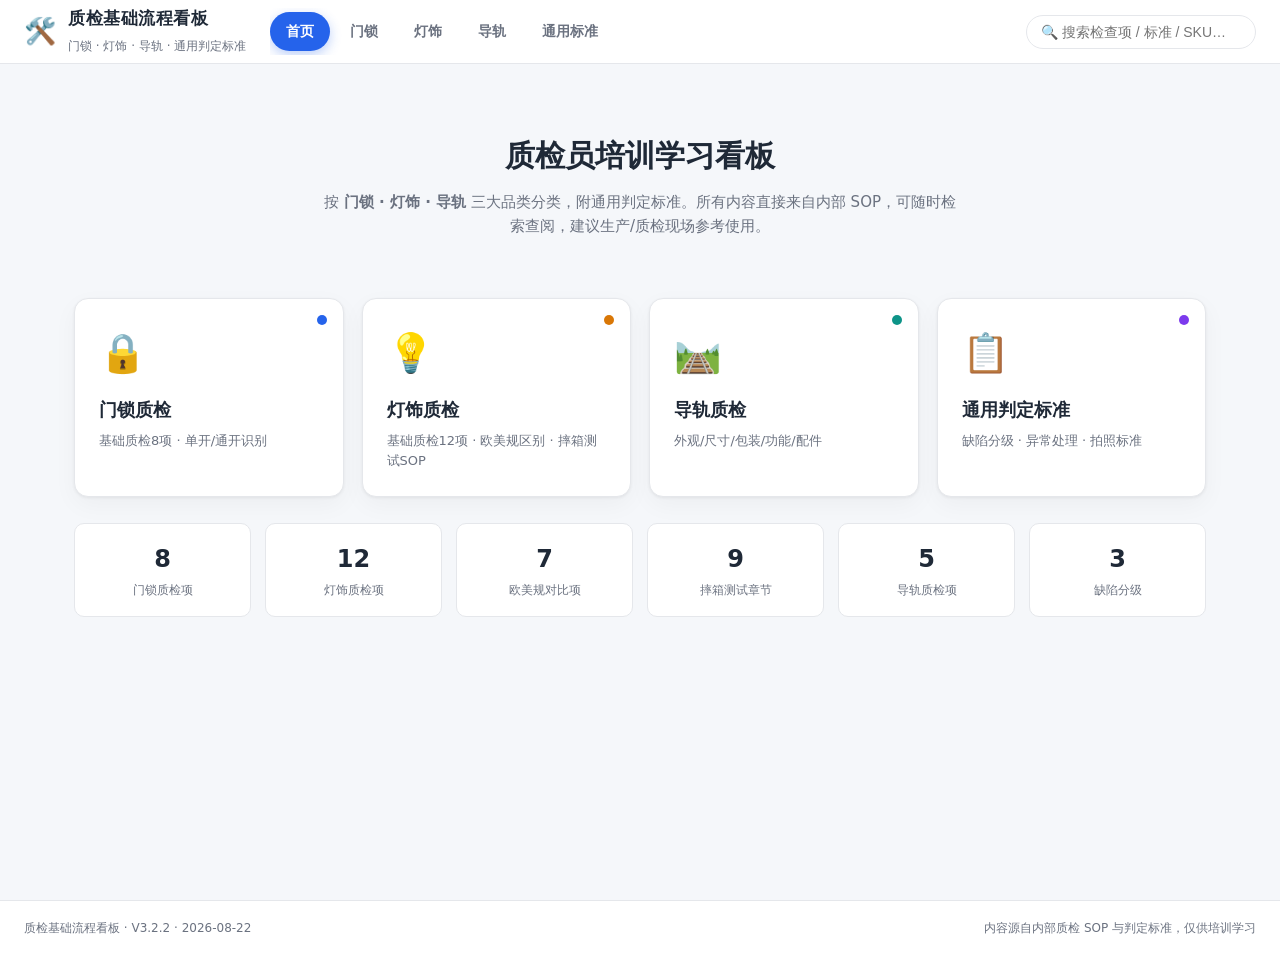
==== commit bc305723: "V3.2.2 · 2026-08-22 第2项 实物比对→产品主体（standalone）" ====
--- a/standalone.html
+++ b/standalone.html
@@ -331,7 +331,7 @@
    V2 更新：根据「灯饰+门锁+导轨质检不良备注3.0」更新三大品类基础质检流程。 */
 window.QC_DATA = {
   meta: {
-    version: "V3.2.1 · 2026-08-22",
+    version: "V3.2.2 · 2026-08-22",
     source: "门锁/灯饰/导轨 质检基础流程资料 · 3.0更新"
   },
   // ============ 门锁 ============
@@ -386,7 +386,7 @@
         headers: ["序列", "检查项目", "检验描述"],
         rows: [
           ["1", "包装标识", "条码清晰可扫且与系统一致，外箱/说明书品牌正确、包装完好无损、无受潮，无违规中文字样；测量箱规尺寸及重量；包装泡沫硬度实测≥7KG"],
-          ["2", "实物比对", "所有配件形状、尺寸、颜色等与说明书及系统图片一致；灯体无破损、掉漆、划痕、气泡，摇晃内部无异响；有UL/CE等认证标志"],
+          ["2", "产品主体", "所有配件形状、尺寸、颜色等与说明书及系统图片一致；灯体无破损、掉漆、划痕、气泡，摇晃内部无异响；有UL/CE等认证标志"],
           ["3", "结构承重", "吊灯悬挂后灯罩水平度误差≤3.5°，观感无明显倾斜，承重部件无变形"],
           ["4", "配件齐全", "标配英文遥控/说明书，挂板、螺丝包（规格须匹配）、拆装工具齐全；插头款必须配挂钩"],
           ["5", "点亮测试", "亚马逊LED灯饰通电持续亮灯15分钟无频闪、无异响、无异味；无极调光灯饰遥控各档位功能正常；遥控器电池和液体物质须取出发货"],
@@ -584,7 +584,7 @@
             list: [
               "包裹小条码标签",
               "最小单位包裹开盖图",
-              "产品主体 + 全部配件图",
+              "实物比对 + 全部配件图",
               "产品主体 + 锁利组装图"
             ]
           },
@@ -593,7 +593,7 @@
             list: [
               "外箱大小标签图",
               "开箱图",
-              "产品主体 + 全部配件图",
+              "实物比对 + 全部配件图",
               "产品组装图 + 点亮测试图",
               "细节图片（灯头 / 吸顶盘 / 灯罩 / 线头等）"
             ]
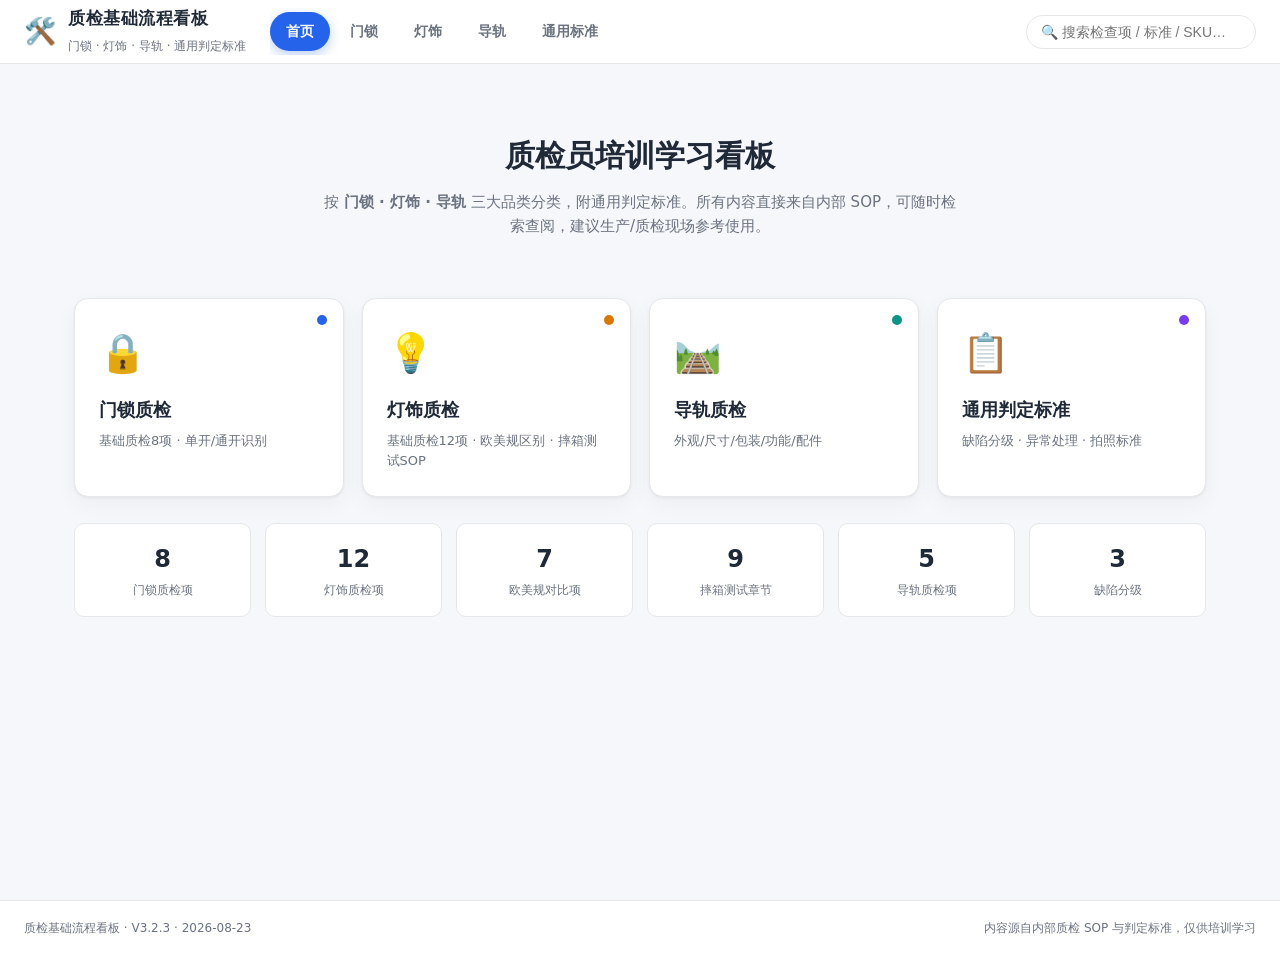
==== commit d6cdfc71: "V3.2.3 · 2026-08-23 恢复导轨 13 条（standalone）" ====
--- a/standalone.html
+++ b/standalone.html
@@ -1,958 +1,966 @@
-<!DOCTYPE html>
-<html lang="zh-CN">
-<head>
-<meta charset="UTF-8">
-<meta name="viewport" content="width=device-width, initial-scale=1.0">
-<title>质检基础流程看板 · 门锁 / 灯饰 / 导轨</title>
-<link rel="icon" href="data:image/svg+xml,<svg xmlns='http://www.w3.org/2000/svg' viewBox='0 0 100 100'><text y='.9em' font-size='90'>🛠️</text></svg>">
-<style>
-:root{
-  --bg:#f5f7fa; --card:#fff; --ink:#1f2937; --muted:#6b7280;
-  --line:#e5e7eb; --primary:#2563eb; --accent:#0d9488;
-  --ok:#16a34a; --warn:#d97706; --bad:#dc2626;
-  --radius:14px; --shadow:0 1px 3px rgba(0,0,0,.06),0 8px 24px rgba(0,0,0,.04);
-}
-*{box-sizing:border-box}
-html{scroll-behavior:smooth}
-body{
-  margin:0;font-family:"Microsoft YaHei","PingFang SC","Segoe UI",system-ui,sans-serif;
-  background:var(--bg);color:var(--ink);line-height:1.6;
-}
-/* ===== topbar ===== */
-.topbar{
-  position:sticky;top:0;z-index:50;display:flex;align-items:center;gap:24px;
-  padding:0 24px;height:64px;background:rgba(255,255,255,.92);
-  backdrop-filter:blur(8px);border-bottom:1px solid var(--line);
-}
-.brand{display:flex;align-items:center;gap:12px;flex-shrink:0}
-.logo{font-size:26px}
-.brand-text h1{font-size:17px;margin:0;letter-spacing:.5px}
-.brand-text .sub{font-size:12px;color:var(--muted)}
-.tabs{
-  display:flex;gap:4px;
-  flex:1;min-width:0;
-  overflow-x:auto;overflow-y:hidden;
-  scrollbar-width:none;-ms-overflow-style:none;
-  padding:4px 0;
-}
-.tabs::-webkit-scrollbar{display:none}
-.tab{
-  flex-shrink:0;
-  padding:8px 16px;border-radius:999px;text-decoration:none;color:var(--muted);
-  font-size:14px;font-weight:600;transition:.15s;white-space:nowrap;
-  -webkit-tap-highlight-color:transparent;
-}
-.tab:hover{background:#eef2f7;color:var(--ink)}
-.tab.active{background:var(--primary);color:#fff;box-shadow:0 4px 12px rgba(37,99,235,.3)}
-.search{flex-shrink:0;margin-left:auto}
-.search input{
-  width:230px;padding:8px 14px;border:1px solid var(--line);border-radius:999px;
-  font-size:14px;outline:none;background:#fff;transition:.15s;
-}
-.search input:focus{border-color:var(--primary);box-shadow:0 0 0 3px rgba(37,99,235,.12)}
-
-/* ===== main view ===== */
-.view{max-width:1180px;margin:0 auto;padding:28px 24px 80px;min-height:calc(100vh - 64px)}
-
-/* ===== footer ===== */
-.footer{
-  display:flex;justify-content:space-between;flex-wrap:wrap;gap:8px;
-  padding:18px 24px;border-top:1px solid var(--line);color:var(--muted);
-  font-size:12px;background:#fff;
-}
-
-/* ===== page head ===== */
-.page-head{margin-bottom:24px}
-.page-head h2{margin:0 0 6px;font-size:26px;display:flex;align-items:center;gap:10px}
-.page-head p{margin:0;color:var(--muted);font-size:14px}
-.crumbs{font-size:12px;color:var(--muted);margin-bottom:10px}
-.crumbs a{color:var(--primary);text-decoration:none}
-
-/* ===== card ===== */
-.card{
-  background:var(--card);border-radius:var(--radius);padding:22px 24px;
-  box-shadow:var(--shadow);margin-bottom:20px;border:1px solid var(--line);
-}
-.card-title{display:flex;align-items:center;justify-content:space-between;gap:12px;margin-bottom:14px}
-.card-title h3{margin:0;font-size:18px}
-.card-title .src{font-size:11px;color:var(--muted);background:#f3f4f6;padding:3px 9px;border-radius:6px;white-space:nowrap}
-.note{font-size:13px;color:var(--muted);margin:-4px 0 16px}
-
-/* ===== table ===== */
-.table-wrap{overflow-x:auto;-webkit-overflow-scrolling:touch;margin:0 -4px;padding:0 4px}
-table{width:100%;border-collapse:collapse;font-size:14px;table-layout:fixed;min-width:480px}
-th,td{text-align:left;padding:11px 15px;border-bottom:1px solid var(--line);vertical-align:top;word-break:break-word}
-th{background:#f9fafb;font-weight:600;color:#374151;position:sticky;top:0}
-tbody tr:hover{background:#fafbfc}
-table.col2 th:first-child,table.col2 td:first-child{width:42%}
-table.col2 th:last-child,table.col2 td:last-child{width:58%}
-/* ===== brand-grid ===== */
-.brand-grid{
-  display:grid;
-  grid-template-columns:240px 1fr;
-  column-gap:80px;
-  row-gap:0;
-  font-size:14px;
-  border:1px solid var(--line);
-  border-radius:8px;
-  overflow:hidden;
-}
-.brand-grid .bh{
-  font-weight:600;color:#374151;
-  background:#f9fafb;padding:14px 18px;
-  border-bottom:2px solid var(--line);
-  white-space:nowrap;
-}
-.brand-grid .bc{
-  padding:14px 18px;
-  border-bottom:1px solid var(--line);
-  white-space:nowrap;
-  min-width:0;
-}
-.brand-grid .bc.brand{font-weight:600;font-family:Consolas,"Courier New",monospace}
-.brand-grid .bc:nth-last-child(-n+2){border-bottom:none}
-.brand-grid pre.cell{white-space:nowrap}
-@media(max-width:520px){
-  .brand-grid{grid-template-columns:120px 1fr;gap:0 30px}
-}
-td.num,th.num{width:54px;text-align:center;color:var(--muted);font-variant-numeric:tabular-nums}
-.mono{font-family:Consolas,"Courier New",monospace}
-pre.cell{white-space:pre-wrap;margin:0;font-family:inherit;font-size:14px}
-
-/* ===== badges ===== */
-.badge{display:inline-block;padding:2px 10px;border-radius:999px;font-size:12px;font-weight:600}
-.b-crit{background:#fee2e2;color:#b91c1c}
-.b-main{background:#ffedd5;color:#c2410c}
-.b-min{background:#dcfce7;color:#15803d}
-
-/* ===== logic ===== */
-.logic-grid{display:grid;grid-template-columns:repeat(auto-fill,minmax(220px,1fr));gap:14px;margin-bottom:18px}
-.logic-card{border:1px solid var(--line);border-radius:10px;padding:14px;background:#fff}
-.logic-card.single{border-left:4px solid var(--primary)}
-.logic-card.master{border-left:4px solid var(--warn)}
-.logic-card .lbl{font-size:12px;color:var(--muted);margin-bottom:8px}
-.logic-card .skus{display:flex;flex-wrap:wrap;gap:6px}
-.logic-card .sku{font-family:Consolas,monospace;background:#f3f4f6;padding:3px 8px;border-radius:5px;font-size:13px}
-.rules{background:#eff6ff;border-radius:10px;padding:16px 20px;border-left:4px solid var(--primary)}
-.rules ol{margin:0;padding-left:20px}
-.rules li{margin-bottom:6px;font-size:14px}
-
-/* ===== compare ===== */
-.cmp{display:grid;grid-template-columns:120px 1fr 1fr;gap:0;border:1px solid var(--line);border-radius:10px;overflow:hidden}
-.cmp .h{background:#f9fafb;font-weight:600;padding:10px 14px;border-bottom:1px solid var(--line);text-align:center}
-.cmp .item{font-weight:600;padding:12px 14px;border-bottom:1px solid var(--line);border-right:1px solid var(--line);background:#fafbfc}
-.cmp .cell{padding:12px 14px;border-bottom:1px solid var(--line)}
-.cmp .cell.us{border-right:1px solid var(--line)}
-.cmp .cell.us,.cmp .cell.us pre.cell{color:#1d4ed8}
-.cmp .cell.eu,.cmp .cell.eu pre.cell{color:#b45309}
-.cmp .row:last-child>*{border-bottom:none}
-.cmp-flag{display:inline-flex;align-items:center;gap:6px;font-weight:600;font-size:13px}
-.flag-us{color:#1d4ed8}.flag-eu{color:#b45309}
-.footer-note{margin-top:14px;background:#fef3c7;border-radius:8px;padding:12px 16px;font-size:13px;color:#92400e}
-
-/* ===== grade ===== */
-.grade{border-left:6px solid var(--bad);border-radius:0 10px 10px 0;padding:18px 22px;margin-bottom:16px;background:#fff;border:1px solid var(--line);border-left-width:6px}
-.grade.main{border-left-color:var(--warn)}
-.grade.min{border-left-color:var(--ok)}
-.grade h4{margin:0 0 4px;font-size:17px;display:flex;align-items:center;gap:10px;flex-wrap:wrap}
-.grade .rate{font-weight:600;color:#374151;font-size:13px;margin-bottom:10px}
-.grade dl{margin:6px 0 0;display:grid;grid-template-columns:88px 1fr;gap:6px 12px;font-size:14px}
-.grade dt{color:var(--muted);font-weight:600}
-.grade dd{margin:0}
-
-/* ===== doc ===== */
-.doc-block{margin-bottom:20px}
-.doc-block h4{font-size:17px;margin:0 0 8px;color:var(--primary);border-left:4px solid var(--primary);padding-left:10px}
-.doc-block h5{font-size:15px;margin:14px 0 6px;color:#374151}
-.doc-block p{margin:0 0 8px;font-size:14px}
-.doc-block ul{margin:0 0 8px;padding-left:22px}
-.doc-block li{margin-bottom:5px;font-size:14px}
-.kv{display:grid;grid-template-columns:130px 1fr;gap:8px 14px;background:#f9fafb;border-radius:8px;padding:14px 18px;margin:6px 0}
-.kv .k{color:var(--muted);font-weight:600}
-
-/* ===== home ===== */
-.hero{text-align:center;padding:40px 20px 30px}
-.hero .big{font-size:30px;font-weight:800;margin:0 0 10px}
-.hero .lead{color:var(--muted);font-size:15px;max-width:640px;margin:0 auto}
-.cat-grid{display:grid;grid-template-columns:repeat(auto-fill,minmax(240px,1fr));gap:18px;margin-top:30px}
-.cat-card{
-  text-decoration:none;color:inherit;background:var(--card);border:1px solid var(--line);
-  border-radius:var(--radius);padding:24px;box-shadow:var(--shadow);transition:.18s;
-  display:block;position:relative;overflow:hidden;
-}
-.cat-card:hover{transform:translateY(-4px);box-shadow:0 12px 30px rgba(0,0,0,.1)}
-.cat-card .ic{font-size:38px;margin-bottom:12px;display:block}
-.cat-card h3{margin:0 0 6px;font-size:18px}
-.cat-card p{margin:0;color:var(--muted);font-size:13px}
-.cat-card .tag{position:absolute;top:16px;right:16px;width:10px;height:10px;border-radius:50%}
-.stat-row{display:grid;grid-template-columns:repeat(auto-fill,minmax(150px,1fr));gap:14px;margin-top:26px}
-.stat{background:#fff;border:1px solid var(--line);border-radius:10px;padding:16px;text-align:center}
-.stat .n{font-size:24px;font-weight:800}
-.stat .l{font-size:12px;color:var(--muted);margin-top:2px}
-
-/* ===== search highlight ===== */
-mark{background:#fde68a;border-radius:3px;padding:0 2px}
-.hidden{display:none!important}
-
-/* ===== responsive: 平板及以下 ===== */
-@media(max-width:820px){
-  .topbar{
-    height:auto;padding:10px 14px;gap:10px;
-    flex-wrap:wrap;
-  }
-  .tabs{
-    order:3;width:100%;flex:none;
-    gap:6px;padding:2px 0;
-  }
-  .tab{padding:7px 14px;font-size:13px}
-  .brand-text .sub{display:none}
-  .search{margin-left:auto;order:2}
-  .search input{width:140px}
-  .view{padding:18px 14px 60px}
-
-  /* table: 移除最小宽度限制，让小表格正常显示 */
-  table{min-width:auto;font-size:13px}
-  th,td{padding:9px 10px}
-
-  /* compare */
-  .cmp{grid-template-columns:1fr}
-  .cmp .item{border-right:none}
-  .cmp .cell.us{border-right:none;border-bottom:1px solid var(--line)}
-
-  /* grade */
-  .grade dl{grid-template-columns:1fr}
-  .grade{padding:14px 16px}
-
-  /* kv */
-  .kv{grid-template-columns:1fr}
-
-  /* page head */
-  .page-head h2{font-size:22px}
-  .hero .big{font-size:26px}
-  .hero{padding:30px 14px 20px}
-}
-
-/* ===== responsive: 手机 ===== */
-@media(max-width:520px){
-  .topbar{padding:8px 10px;gap:8px}
-  .brand{gap:8px}
-  .brand-text h1{font-size:15px}
-  .logo{font-size:22px}
-  .tab{padding:6px 12px;font-size:12px}
-  .search input{width:100%;min-width:80px;font-size:13px}
-  .view{padding:14px 10px 50px}
-
-  /* card */
-  .card{padding:16px 14px;border-radius:12px}
-  .card-title h3{font-size:16px}
-
-  /* table */
-  th,td{padding:7px 8px;font-size:12px}
-  pre.cell{font-size:12px}
-
-  /* logic */
-  .logic-grid{grid-template-columns:1fr;gap:10px}
-  .logic-card{padding:12px}
-
-  /* home */
-  .hero{padding:24px 10px 16px}
-  .hero .big{font-size:22px}
-  .hero .lead{font-size:13px}
-  .cat-grid{grid-template-columns:1fr;gap:12px}
-  .cat-card{padding:18px}
-  .cat-card .ic{font-size:30px}
-  .stat-row{grid-template-columns:repeat(3,1fr);gap:10px}
-  .stat{padding:12px 8px}
-  .stat .n{font-size:20px}
-
-  /* compare */
-  .cmp .h{padding:8px 10px;font-size:12px}
-  .cmp .item,.cmp .cell{padding:10px;font-size:13px}
-
-  /* grade */
-  .grade h4{font-size:15px}
-
-  /* doc */
-  .doc-block h4{font-size:15px}
-  .doc-block p,.doc-block li{font-size:13px}
-  .kv{padding:10px 14px;font-size:13px}
-  .kv .k{font-size:13px}
-
-  /* rules */
-  .rules{padding:12px 14px}
-  .rules li{font-size:13px}
-
-  /* footer */
-  .footer{flex-direction:column;text-align:center;gap:4px;padding:14px 10px;font-size:11px}
-}
-
-/* ===== responsive: 极小屏 ===== */
-@media(max-width:380px){
-  .brand-text .sub{display:none}
-  .stat-row{grid-template-columns:repeat(2,1fr)}
-  .topbar{gap:6px}
-  .search input{min-width:70px;padding:6px 10px}
-  .tabs{gap:4px}
-  .tab{padding:5px 10px;font-size:11px}
-}
-
-</style>
-</head>
-<body>
-<header class="topbar">
-  <div class="brand">
-    <span class="logo">🛠️</span>
-    <div class="brand-text">
-      <h1>质检基础流程看板</h1>
-      <span class="sub">门锁 · 灯饰 · 导轨 · 通用判定标准</span>
-    </div>
-  </div>
-  <nav class="tabs">
-    <a href="#/home" class="tab" data-route="home">首页</a>
-    <a href="#/lock" class="tab" data-route="lock">门锁</a>
-    <a href="#/light" class="tab" data-route="light">灯饰</a>
-    <a href="#/track" class="tab" data-route="track">导轨</a>
-    <a href="#/standard" class="tab" data-route="standard">通用标准</a>
-  </nav>
-  <div class="search">
-    <input id="searchBox" type="search" placeholder="🔍 搜索检查项 / 标准 / SKU…" autocomplete="off">
-  </div>
-</header>
-
-<main id="view" class="view"></main>
-
-<footer class="footer">
-  <span>质检基础流程看板 <span id="ver"></span></span>
-  <span>内容源自内部质检 SOP 与判定标准，仅供培训学习</span>
-</footer>
-
-<script>
-/* 看板数据 —— 内容源自桌面源文件，文字逻辑保持原样。
-   V2 更新：根据「灯饰+门锁+导轨质检不良备注3.0」更新三大品类基础质检流程。 */
-window.QC_DATA = {
-  meta: {
-    version: "V3.2.2 · 2026-08-22",
-    source: "门锁/灯饰/导轨 质检基础流程资料 · 3.0更新"
-  },
-  // ============ 门锁 ============
-  lock: {
-    title: "门锁质检",
-    color: "#2563eb",
-    sections: [
-      {
-        type: "table",
-        title: "门锁基础质检流程",
-        source: "灯饰+门锁+导轨质检不良备注3.0.xlsx · 门锁质检重点3.0",
-        headers: ["序列", "检查项目", "检验描述"],
-        rows: [
-          ["1", "包装外观", "包装完好无损、无受潮、变形、涂抹"],
-          ["2", "标签条码", "条码清晰可扫、信息准确"],
-          ["3", "数量清点", "包裹内产品数量、配件正确"],
-          ["4", "整体外观", "无磕碰、毛刺、掉漆、生锈、变形"],
-          ["5", "配件检查", "1.螺丝、锁利、扣板、扣盒、前后挡盖、拆装扳手、说明书、钥匙正确且齐全，所有D型扣板为铁质\n2.ORB/OB/OD系列配件为黑色，其他系列配件与主体色一致\n3.锁利规格严格区分45度/90度开启角度"],
-          ["6", "钥匙开关", "钥匙拔插顺畅、转动无卡顿、匹配正确锁芯"],
-          ["7", "反锁功能", "安装测试，锁定按钮压力标准：8N~15N±1N，若按压力小于8N或大于15N触发锁定，判定不良"],
-          ["8", "结构功能", "检查螺丝、锁孔无歪斜，锁芯牢固不松动，执手/锁球转动回弹有力无异响，无下垂"]
-        ]
-      },
-      {
-        type: "logic",
-        title: "单开 / 通开 识别逻辑",
-        source: "门锁单开通开逻辑.xlsx",
-        examples: [
-          { label: "单开门锁主SKU示例", vals: ["MS7812BK21", "MS7812BK21T1"] },
-          { label: "单开门锁组合SKU示例", vals: ["MS7812BK21-2", "MS7812BK21T1-2"] },
-          { label: "通开门锁主SKU示例", vals: ["MS7812BK21T2", "MS7812BK21T3"] },
-          { label: "通开门锁组合SKU示例", vals: ["MS7812BK21T2-2", "MS7812BK21T3-3"] }
-        ],
-        rules: [
-          "主SKU和组合SKU中不带\"T\"或带有\"T1\"的为单开",
-          "主SKU和组合SKU中有\"TX\"的为通开（X表示除去1的任意阿拉伯数字）",
-          "单Pack包裹和大拉手锁是单把锁独立包装，不存在单开和通开逻辑"
-        ]
-      }
-    ]
-  },
-
-  // ============ 灯饰 ============
-  light: {
-    title: "灯饰质检",
-    color: "#d97706",
-    sections: [
-      {
-        type: "table",
-        title: "灯饰基础质检流程",
-        source: "灯饰+门锁+导轨质检不良备注3.0.xlsx · 灯饰质检重点3.0",
-        headers: ["序列", "检查项目", "检验描述"],
-        rows: [
-          ["1", "包装标识", "条码清晰可扫且与系统一致，外箱/说明书品牌正确、包装完好无损、无受潮，无违规中文字样；测量箱规尺寸及重量；包装泡沫硬度实测≥7KG"],
-          ["2", "产品主体", "所有配件形状、尺寸、颜色等与说明书及系统图片一致；灯体无破损、掉漆、划痕、气泡，摇晃内部无异响；有UL/CE等认证标志"],
-          ["3", "结构承重", "吊灯悬挂后灯罩水平度误差≤3.5°，观感无明显倾斜，承重部件无变形"],
-          ["4", "配件齐全", "标配英文遥控/说明书，挂板、螺丝包（规格须匹配）、拆装工具齐全；插头款必须配挂钩"],
-          ["5", "点亮测试", "亚马逊LED灯饰通电持续亮灯15分钟无频闪、无异响、无异味；无极调光灯饰遥控各档位功能正常；遥控器电池和液体物质须取出发货"],
-          ["6", "漏电与极性", "①点亮测试时需同步检测：未通电金属部件及绝缘线路均无电流、无电压。②E27同类型螺纹灯头的螺纹外壳必须接零线，底部触点必须接火线，线头贴L/N标签"],
-          ["7", "亮度检查", "LED灯饰调光至最暗、最亮各档位，严禁闪烁、抖动或局部死灯。满载亮度须达标"],
-          ["8", "色温检测", "LED灯饰色温数值符合要求（暖光/冷光/无极调光）。同批次产品相同色温，视觉上无明显肉眼偏色（SDCM<5）"],
-          ["9", "光亮均匀检测", "LED灯饰顺着灯罩边缘及整体看一圈，严禁有明显暗影、黑斑、光斑不均，出光需柔和过渡"],
-          ["10", "显色指数（Ra）", "LED灯饰显色指数Ra≥ 80以上，确保照出来的颜色 真实自然，不偏色"],
-          ["11", "耐压测试", "工厂协助下进行1500V耐压测试（带开关灯具需提前调整至接通位置）判定逻辑：绝缘层完好，漏电流≤1.0mA为合格；漏电流>1.0mA或直接击穿放电为不合格"],
-          ["12", "网采定制", "欧规灯饰/室内壁灯配英德双语说明书；美规灯饰/户外壁灯配单面英文说明书"]
-        ]
-      },
-      {
-        type: "compare",
-        title: "欧美规灯饰质检项区别",
-        source: "欧美规灯饰质检项区别.xlsx",
-        note: "灯饰质检欧美标准区分",
-        pairs: [
-          { item: "电线规格", us: "火线、零线：18AWG（线芯直径≈1.02mm）\n地线：20AWG（线芯直径≈0.8mm)", eu: "火线、零线：0.75m㎡（线芯直径≈1mm)\n地线：0.5m㎡（线芯直径≈0.8mm)" },
-          { item: "电线执行标准", us: "火线：UL认证纯黑色绝缘层铜线\n零线：UL认证纯白色绝缘层铜线\n地线：无绝缘裸铜线或黄绿色绝缘层线", eu: "火线：CE或VDE认证深棕色绝缘层铜线\n零线：CE或VDE认证天蓝色绝缘层铜线\n地线：无绝缘裸铜线" },
-          { item: "灯头、LED光源、驱动", us: "UL或FCC认证", eu: "CE认证" },
-          { item: "电路电压标准", us: "标准电压：110-120V/60Hz", eu: "标准电压：220V-230V/50Hz" },
-          { item: "功率标准", us: "实际测量功率与标识功率误差范围10%以内", eu: "实际测量功率与标识功率误差范围10%以内" },
-          { item: "挂板配件", us: "轻型灯具挂板厚度1mm，重型灯具挂板厚度2mm；美制螺牙；边挂耳朵根据灯具情况进行相应调整", eu: "一字挂板\n轻型灯具挂板厚度1mm，重型灯具挂板厚度2mm；边挂耳朵根据灯具情况进行相应调整" },
-          { item: "光亮度衰减", us: "1万小时后仍维持初始亮度的70%", eu: "1万小时后仍维持初始亮度的70%" }
-        ],
-        footer: "LED灯饰，可变光/调光/调色灯饰、防水灯饰需要电源驱动，驱动类型：恒压驱动，恒流驱动，调光驱动，驱动电源功率应高于灯具总功率的20%-30%"
-      },
-      {
-        type: "doc",
-        title: "易碎灯饰摔箱测试 SOP",
-        source: "易碎灯饰摔箱测试SOP.docx",
-        doc: [
-          { h: "一、目的", p: "规范易碎灯饰产品摔箱测试的操作流程、判定标准及异常处理，确保产品包装能承受运输过程中的正常跌落冲击，保障终端到货质量，统一测试方法与判定依据。" },
-          { h: "二、适用范围", p: "本 SOP 适用于本公司采购及生产的单箱毛重≤20kg的所有易碎灯饰产品，包括玻璃 / 陶瓷灯罩灯饰、水晶挂件灯饰、金属薄壁结构吸顶灯、吊灯、壁灯、台灯等。单箱毛重＞20kg 的易碎灯饰产品，多人共同执行专项摔箱测试方案。" },
-          { h: "三、职责分工", list: [
-            "供应商管理：负责配合提供待测试的合格批次产品，并将测试结果反馈给供应商，督促其提交包装优化方案并验证整改效果",
-            "产品质量-中山仓：负责摔箱测试的全程操作、结果检验、记录填写及报告出具；负责不合格品的判定与跟踪处理"
-          ]},
-          { h: "四、工具与设备准备", table: {
-            headers: ["序号", "工具 / 设备名称", "规格要求", "用途"],
-            rows: [
-              ["1", "电子秤", "精度 ±0.1kg，量程 0-50kg", "称量样品单箱毛重"],
-              ["2", "钢卷尺", "量程 0-2m，精度 ±1mm", "测量跌落高度"],
-              ["3", "记号笔 / 封箱胶带", "普通油性记号笔、4.5CM宽透明胶带", "测试标记、封箱"],
-              ["4", "《摔箱测试记录表》", "电子表格图片/视频", "记录试验全过程数据"],
-              ["5", "光源", "根据灯头适配", "跌落后点亮测试"]
-            ]
-          }},
-          { h: "五、试验前准备", list: [
-            "跌落表面：混凝土或厚度≥8mm 的钢板制成的平滑、坚硬刚性表面，表面平整度误差≤2mm/m",
-            "跌落区域：清理所有杂物，确保跌落范围内人员有安全距离、无障碍物、无风扇等产生的强气流干扰",
-            "场地周边禁止无关人员进入测试区域",
-            "用电子秤称量每箱毛重并记录，确认单箱毛重≤20kg",
-            "检查外箱封箱状态，确保封箱胶带牢固、外箱无预破损、无变形",
-            "用记号笔在每箱外箱标注测试顺序（如：S1、S2、S3）"
-          ]},
-          { sub: "5.1 初始状态检验", list: [
-            "打开样品箱，对箱内所有产品及配件进行 100% 全检",
-            "检查内容：易碎部件（玻璃、陶瓷、水晶等）无裂纹 / 崩边 / 碎裂、结构件无变形 / 松动、配件齐全、表面无划痕 / 掉漆",
-            "点亮测试：通电点亮 ，确认无闪烁、异响、断路",
-            "拍摄初始状态照片/视频，记录检验结果；确认无任何损伤后，按原包装方式重新封装，确保与正常出货状态一致"
-          ]},
-          { h: "六、标准操作流程", sub: "6.1 核心测试参数", kv: [
-            ["统一跌落高度", "120cm（样品最低点至跌落表面的垂直距离）"],
-            ["跌落次数", "总计 10 次（1 角 + 3 棱 + 6 面）"],
-            ["跌落方式", "初速度为零的自由垂直跌落，不得施加任何外力；样品重力线必须通过被跌落的面、棱、角，并垂直于地面。"]
-          ]},
-          { sub: "6.2 跌落顺序（可倒置产品）", p: "所有可倒置的易碎灯饰产品，严格按以下顺序依次跌落，每完成一次跌落，需短暂观察外箱状态，无严重破裂方可继续下一次：", list: [
-            "选择纸箱任意一个底角，调整位置使重力线通过该角，自由跌落 1 次；",
-            "跌落该底角连接的最短棱，重力线垂直于该棱中点，自由跌落 1 次；",
-            "跌落该底角连接的第二短棱，重力线垂直于该棱中点，自由跌落 1 次；",
-            "跌落该底角连接的最长棱，重力线垂直于该棱中点，自由跌落 1 次；",
-            "跌落靠近该角的最小平面 1，重力线垂直于平面中心，自由跌落 1 次；",
-            "跌落相对的最小平面 2，重力线垂直于平面中心，自由跌落 1 次；",
-            "跌落靠近该角的第二小平面 1，重力线垂直于平面中心，自由跌落 1 次；",
-            "跌落相对的第二小平面 2，重力线垂直于平面中心，自由跌落 1 次；",
-            "跌落靠近该角的最大平面 1，重力线垂直于平面中心，自由跌落 1 次；",
-            "跌落相对的最大平面 2，重力线垂直于平面中心，自由跌落 1 次。"
-          ]},
-          { sub: "6.3 特殊跌落要求", list: [
-            "每跌落一次，晃动外箱判断内部是否有异常，若有异常则记录最后跌落面的编号",
-            "明确标注 「不可倒置」 的产品，无需按上述顺序跌落，仅对产品底面连续进行 6 次自由跌落试验，每次跌落间隔 1 分钟"
-          ]},
-          { sub: "6.4 试验后检验流程", list: [
-            "外箱检查：记录外箱破损、变形程度，封箱胶带脱落长度；拍摄外箱状态照片；",
-            "缓冲材料检查：打开外箱，检查泡沫、珍珠棉、气柱袋等缓冲材料是否破损、移位，产品是否在箱内发生窜动；",
-            "外观与结构检查：重点检查所有易碎部件，确认无裂纹、崩边、掉角、碎裂、脱落；检查金属结构件是否开裂、变形，紧固件是否松动、脱落；核对所有配件数量，尝试完整组装产品，确认安装后结构稳固、无晃动；检查产品表面涂层是否大面积脱落、划痕",
-            "通电点亮 10分钟，无闪烁、异响、漏电、发热异常",
-            "逐项填写《摔箱测试记录表》，对所有损伤部位进行标记并拍照存档。"
-          ]},
-          { h: "七、合格判定标准", sub: "7.1 合格判定", list: [
-            "外箱无严重破裂、无穿孔，封箱胶带无脱落",
-            "箱内缓冲材料无明显破损、移位，产品无窜动",
-            "产品无任何机械损伤，配件齐全，可正常组装且结构稳固"
-          ]},
-          { sub: "7.2 不合格判定", p: "出现以下任一情况，直接判定该批次产品摔箱测试不合格：", list: [
-            "样品出现易碎部件破损、裂痕、结构无法组装的严重损伤",
-            "样品出现任何形式的机械损伤或电路性能异常"
-          ]},
-          { h: "八、记录与存档", list: [
-            "测试完成后 1 个工作日内，测试人员需填写《摔箱测试记录表》，按照表头要求格式填写，附所有试验前后照片",
-            "所有原始记录、报告及照片需存档至少 2 年",
-            "摔箱测试后的所有样品原则上不得作为合格品出货，统一做报废或拆解处理"
-          ]},
-          { h: "九、安全注意事项", list: [
-            "跌落样品时，测试人员需站在跌落区域 1.5m 以外的安全位置，严禁站在样品跌落方向的正前方",
-            "搬运样品时注意轻拿轻放，避免样品提前跌落造成人员受伤或测试结果失效",
-            "点亮测试时严格遵守电气安全操作规程，防止触电事故发生"
-          ]}
-        ]
-      }
-    ]
-  },
-
-  // ============ 导轨 ============
-  track: {
-    title: "导轨质检",
-    color: "#0d9488",
-    sections: [
-      {
-        type: "table",
-        title: "导轨基础质检流程",
-        source: "灯饰+门锁+导轨质检不良备注3.0.xlsx · 导轨质检重点3.0",
-        headers: ["序列", "检查项目", "检验描述"],
-        rows: [
-          ["1", "外观检查", "1.外观无划痕、变形、生锈、压弯、毛刺、颗粒、无掉漆"],
-          ["2", "尺寸测量", "测量导轨的尺长、宽、高、重量、厚度等符合质检项数据要求"],
-          ["3", "包装检查", "1.唛头标签数据正确，与实物一致\n2.包装无破损、污渍、湿水\n3.封包完整，内部无空间浪费，封箱胶无堆积"],
-          ["4", "功能检查", "1.组件或结合处牢固，用于紧固的组件不应松动\n2.所有组件无磨损、变形，功能正常\n3.导轨滑出收回至极限尺寸，中途无卡顿"],
-          ["5", "配件检查", "1.品牌正确，说明书文字符合国家站点的语言\n2.螺丝、调节器等配件齐全，符合质检项标准"]
-        ]
-      }
-    ]
-  },
-
-  // ============ 通用标准 ============
-  standard: {
-    title: "通用判定标准",
-    color: "#7c3aed",
-    sections: [
-      {
-        type: "grade",
-        title: "收发货不良判定 — 缺陷分级",
-        source: "收发货不良判定标准V1.xlsx · 退换货标准",
-        grades: [
-          {
-            level: "关键缺陷",
-            rate: "不良率 ≥ 1% → 整批退货 / 返工",
-            define: "影响安全、合规、核心功能，如：①不符合法律、法规 ②缺少核心配件/尺寸超差无法装配 ③配件/螺丝强度不达标易断裂",
-            quick: "「用了必有问题」：易伤到人、违法、炸/漏/断/完全不能用",
-            detail: "尺寸超差无法装配，缺少核心配件无法使用，核心功能失效，标签实物不符"
-          },
-          {
-            level: "主要缺陷",
-            rate: "＞1% 整批退货/返工，≤1% 特采",
-            define: "影响使用功能、批量一致性，如：①螺母螺纹滑丝/未打胶固定 ②表面电镀层脱落严重 ③产品精度误差超出行业标准",
-            quick: "「用不了/不好用」：装不上、用几次就坏、锈得快、功能问题",
-            detail: "螺牙滑丝/错位，焊口开裂/组件脱落，变形不可用，卡顿/虚位大，规格尺寸不符，配件缺失/不匹配，弹力/推力衰减，严重不对称，严重生锈/色差"
-          },
-          {
-            level: "次要缺陷",
-            rate: "＞3% 返工、有偿挑选，≤3% 特采",
-            define: "不影响功能，仅外观轻微瑕疵，如：①表面微小划痕（长度≤1cm、宽度≤1mm、深度≤0.5mm，三项全超标判断为主要缺陷）②标签印刷轻微偏移",
-            quick: "「能用但不好看」：划痕、轻微不对称、缺说明书/小装饰品",
-            detail: "表面微小划痕/颗粒/斑点/凹坑/掉漆/轻微色差（室外白天正常环境1米距离看不清），不会产生伤害的细小毛刺"
-          }
-        ]
-      },
-      {
-        type: "table",
-        title: "异常问题处理办法",
-        source: "收发货不良判定标准V1.xlsx · 异常问题处理办法",
-        note: "质检发现的问题 → 处理办法",
-        headers: ["质检发现的问题", "处理办法"],
-        rows: [
-          ["1.主图/实物/标签不符（颜色/造型/材质等）", "判定MSKU批量不良，钉钉群反馈产品、采购、跟单"],
-          ["2.质检系统无主图参照", "钉钉群反馈产品、采购（确认无误后质检）"],
-          ["3.品名描述与实物不符（颜色/造型/材质等）", "判定MSKU批量不良，钉钉群反馈产品、采购"],
-          ["4.产品实物/功能与系统资料不符", "判定MSKU批量不良，钉钉群反馈产品、采购"],
-          ["5.单个/N个产品外观不良", "＞3%判定MSKU整批不良，≤3%填写实际不良数"],
-          ["6.单个/N个产品功能不良/缺失配件", "判定MSKU整批不良"],
-          ["7.老产品主图缺失/SKU变更导致主图缺失", "钉钉群联系产品工程师确认"],
-          ["8.新产品主图缺失", "联系产品工程师确认（确认无误后质检）"]
-        ]
-      },
-      {
-        type: "doc",
-        title: "直发质检拍照标准",
-        source: "收发货不良判定标准V1.xlsx · 直发质检拍照标准",
-        note: "质检员在直发仓出货前必须拍摄的项目清单",
-        doc: [
-          {
-            h: "门锁质检拍照图片",
-            list: [
-              "包裹小条码标签",
-              "最小单位包裹开盖图",
-              "实物比对 + 全部配件图",
-              "产品主体 + 锁利组装图"
-            ]
-          },
-          {
-            h: "灯饰质检拍照图片",
-            list: [
-              "外箱大小标签图",
-              "开箱图",
-              "实物比对 + 全部配件图",
-              "产品组装图 + 点亮测试图",
-              "细节图片（灯头 / 吸顶盘 / 灯罩 / 线头等）"
-            ]
-          }
-        ]
-      }
-    ]
-  }
-};
-
-
-/* app.js — 质检基础流程看板前端逻辑（纯客户端 SPA） */
-(function () {
-  "use strict";
-  const D = window.QC_DATA;
-  const view = document.getElementById("view");
-  const verEl = document.getElementById("ver");
-
-  const esc = (s) =>
-    String(s == null ? "" : s)
-      .replace(/&/g, "&amp;").replace(/</g, "&lt;").replace(/>/g, "&gt;")
-      .replace(/"/g, "&quot;");
-
-  // 把单元格文本（含 \n）渲染为 <pre>；支持搜索高亮
-  function cell(text, q) {
-    let t = esc(text);
-    if (q) {
-      const re = new RegExp("(" + q.replace(/[.*+?^${}()|[\]\\]/g, "\\$&") + ")", "ig");
-      t = t.replace(re, "<mark>$1</mark>");
-    }
-    return '<pre class="cell">' + t.replace(/\n/g, "<br>") + "</pre>";
-  }
-
-  function src(tag) {
-    return tag ? '<span class="src">' + esc(tag) + "</span>" : "";
-  }
-
-  // ---- 渲染各 section 类型 ----
-  function renderTable(s, q) {
-    let rows = s.rows
-      .map((r, i) => {
-        const tds = r
-          .map((c, ci) => "<td" + (ci === 0 ? ' class="num"' : "") + ">" + cell(c, q) + "</td>")
-          .join("");
-        return "<tr>" + tds + "</tr>";
-      })
-      .join("");
-    const ths = s.headers
-      .map((h, i) => "<th" + (i === 0 ? ' class="num"' : "") + ">" + esc(h) + "</th>")
-      .join("");
-    const cls = s.headers.length === 2 ? (s.narrow ? ' class="col2-narrow"' : ' class="col2"') : "";
-    return (
-      '<section class="card"><div class="card-title"><h3>' +
-      esc(s.title) + "</h3>" + src(s.source) +
-      '</div>' + (s.note ? '<p class="note">' + esc(s.note) + "</p>" : "") +
-      '<div class="table-wrap"><table' + cls + '><thead><tr>' + ths +
-      '</tr></thead><tbody>' + rows + "</tbody></table></div></section>"
-    );
-  }
-
-  function renderLogic(s, q) {
-    const cards = s.examples
-      .map((e) => {
-        const isMaster = /通开/.test(e.label);
-        const skus = e.vals
-          .map((v) => '<span class="sku">' + cell(v, q) + "</span>")
-          .join("");
-        return (
-          '<div class="logic-card ' + (isMaster ? "master" : "single") + '"><div class="lbl">' +
-          esc(e.label) + '</div><div class="skus">' + skus + "</div></div>"
-        );
-      })
-      .join("");
-    const rules = s.rules
-      .map((r) => "<li>" + cell(r, q) + "</li>")
-      .join("");
-    return (
-      '<section class="card"><div class="card-title"><h3>' + esc(s.title) +
-      "</h3>" + src(s.source) + '</div><div class="logic-grid">' + cards +
-      '</div><div class="rules"><ol>' + rules + "</ol></div></section>"
-    );
-  }
-
-  function renderCompare(s, q) {
-    const rows = s.pairs
-      .map((p) => {
-        return (
-          '<div class="row" style="display:contents">' +
-          '<div class="item">' + esc(p.item) + "</div>" +
-          '<div class="cell us">' + cell(p.us, q) + "</div>" +
-          '<div class="cell eu">' + cell(p.eu, q) + "</div>" +
-          "</div>"
-        );
-      })
-      .join("");
-    return (
-      '<section class="card"><div class="card-title"><h3>' + esc(s.title) +
-      "</h3>" + src(s.source) + '</div>' + (s.note ? '<p class="note">' + esc(s.note) + "</p>" : "") +
-      '<div class="cmp"><div class="h"></div>' +
-      '<div class="h"><span class="cmp-flag flag-us">🇺🇸 美国标准</span></div>' +
-      '<div class="h"><span class="cmp-flag flag-eu">🇪🇺 欧洲标准</span></div>' +
-      rows + "</div>" +
-      (s.footer ? '<div class="footer-note">⚙️ ' + esc(s.footer) + "</div>" : "") +
-      "</section>"
-    );
-  }
-
-  function renderGrade(s) {
-    const colors = { "关键缺陷": "", "主要缺陷": "main", "次要缺陷": "min" };
-    const badges = { "关键缺陷": "b-crit", "主要缺陷": "b-main", "次要缺陷": "b-min" };
-    const blocks = s.grades
-      .map((g) => {
-        const cls = colors[g.level] || "";
-        return (
-          '<div class="grade ' + cls + '"><h4><span class="badge ' +
-          badges[g.level] + '">' + esc(g.level) + "</span></h4>" +
-          '<div class="rate">📊 ' + esc(g.rate) + "</div>" +
-          "<dl><dt>定义</dt><dd>" + esc(g.define) + "</dd>" +
-          "<dt>快速判断</dt><dd>" + esc(g.quick) + "</dd>" +
-          "<dt>具体表现</dt><dd>" + esc(g.detail) + "</dd></dl></div>"
-        );
-      })
-      .join("");
-    return (
-      '<section class="card"><div class="card-title"><h3>' + esc(s.title) +
-      "</h3>" + src(s.source) + "</div>" + blocks + "</section>"
-    );
-  }
-
-  function renderDoc(s) {
-    const blocks = s.doc
-      .map((b) => {
-        let inner = "";
-        if (b.p) inner += "<p>" + esc(b.p) + "</p>";
-        if (b.kv) {
-          inner += '<div class="kv">' + b.kv.map((k) =>
-            '<div class="k">' + esc(k[0]) + "</div><div>" + esc(k[1]) + "</div>").join("") + "</div>";
-        }
-        if (b.list) {
-          inner += "<ul>" + b.list.map((x) => "<li>" + esc(x) + "</li>").join("") + "</ul>";
-        }
-        if (b.imgs) {
-          inner += b.imgs.map((img) =>
-            '<figure style="margin:8px 0 16px;display:flex;gap:14px;align-items:flex-start">' +
-            '<img src="' + img.src + '" alt="' + esc(img.alt) + '" loading="lazy" style="width:120px;height:120px;object-fit:cover;border-radius:8px;box-shadow:0 2px 8px rgba(0,0,0,.1);flex-shrink:0">' +
-            '<figcaption style="font-size:14px;color:var(--ink);line-height:1.6;padding-top:4px">' + esc(img.alt) + '</figcaption></figure>'
-          ).join("");
-        }
-        if (b.table) {
-          const cls = b.table.headers.length === 2 ? ' class="col2"' : "";
-          const ths = b.table.headers.map((h) => "<th>" + esc(h) + "</th>").join("");
-          const trs = b.table.rows.map((r) =>
-            "<tr>" + r.map((c) => "<td>" + esc(c) + "</td>").join("") + "</tr>").join("");
-          inner += '<div class="table-wrap"><table' + cls + '><thead><tr>' + ths +
-            '</tr></thead><tbody>' + trs + "</tbody></table></div>";
-        }
-        const head = b.h
-          ? '<h4>' + esc(b.h) + "</h4>"
-          : b.sub ? '<h5>' + esc(b.sub) + "</h5>" : "";
-        return '<div class="doc-block">' + head + inner + "</div>";
-      })
-      .join("");
-    return (
-      '<section class="card"><div class="card-title"><h3>' + esc(s.title) +
-      "</h3>" + src(s.source) + "</div>" + blocks + "</section>"
-    );
-  }
-
-  function renderBrandGrid(s, q) {
-    const heads = s.headers
-      .map((h) => '<div class="bh">' + esc(h) + "</div>")
-      .join("");
-    const rows = s.rows
-      .map((r) => {
-        return (
-          '<div class="bc brand">' + esc(r[0]) + "</div>" +
-          '<div class="bc">' + esc(r[1]) + "</div>"
-        );
-      })
-      .join("");
-    return (
-      '<section class="card"><div class="card-title"><h3>' +
-      esc(s.title) + "</h3>" + src(s.source) +
-      '</div>' + (s.note ? '<p class="note">' + esc(s.note) + "</p>" : "") +
-      '<div class="brand-grid">' + heads + rows + "</div></section>"
-    );
-  }
-
-  function renderSection(s, q) {
-    switch (s.type) {
-      case "table": return renderTable(s, q);
-      case "logic": return renderLogic(s, q);
-      case "compare": return renderCompare(s, q);
-      case "grade": return renderGrade(s);
-      case "doc": return renderDoc(s);
-      case "brand-grid": return renderBrandGrid(s, q);
-      default: return "";
-    }
-  }
-
-  // ---- 页面 ----
-  function categoryPage(key) {
-    const cat = D[key];
-    const html =
-      '<div class="crumbs"><a href="#/home">首页</a> / ' + esc(cat.title) + "</div>" +
-      '<div class="page-head"><h2>🛠️ ' + esc(cat.title) +
-      '</h2><p>共 ' + cat.sections.length + " 个板块 · 内容依据内部 SOP 整理</p></div>" +
-      cat.sections.map((s) => renderSection(s)).join("");
-    view.innerHTML = html;
-    document.title = cat.title + " · 质检基础流程看板";
-  }
-
-  function standardPage() { categoryPage("standard"); }
-
-  function homePage() {
-    const cats = [
-      { key: "lock", ic: "🔒", desc: "基础质检8项 · 单开/通开识别" },
-      { key: "light", ic: "💡", desc: "基础质检12项 · 欧美规区别 · 摔箱测试SOP" },
-      { key: "track", ic: "🛤️", desc: "外观/尺寸/包装/功能/配件" },
-      { key: "standard", ic: "📋", desc: "缺陷分级 · 异常处理 · 拍照标准" }
-    ];
-    const cards = cats
-      .map((c) => {
-        const cat = D[c.key];
-        return (
-          '<a class="cat-card" href="#/' + c.key + '"><span class="tag" style="background:' +
-          cat.color + '"></span><span class="ic">' + c.ic + "</span><h3>" +
-          esc(cat.title) + "</h3><p>" + esc(c.desc) + "</p></a>"
-        );
-      })
-      .join("");
-    const stats =
-      '<div class="stat"><div class="n">8</div><div class="l">门锁质检项</div></div>' +
-      '<div class="stat"><div class="n">12</div><div class="l">灯饰质检项</div></div>' +
-      '<div class="stat"><div class="n">7</div><div class="l">欧美规对比项</div></div>' +
-      '<div class="stat"><div class="n">9</div><div class="l">摔箱测试章节</div></div>' +
-      '<div class="stat"><div class="n">5</div><div class="l">导轨质检项</div></div>' +
-      '<div class="stat"><div class="n">3</div><div class="l">缺陷分级</div></div>';
-    view.innerHTML =
-      '<div class="hero"><p class="big">质检员培训学习看板</p><p class="lead">' +
-      "按 <b>门锁 · 灯饰 · 导轨</b> 三大品类分类，附通用判定标准。所有内容直接来自内部 SOP，" +
-      "可随时检索查阅，建议生产/质检现场参考使用。</p></div>" +
-      '<div class="cat-grid">' + cards + "</div>" +
-      '<div class="stat-row">' + stats + "</div>";
-    document.title = "质检基础流程看板 · 门锁 / 灯饰 / 导轨";
-  }
-
-  // ---- 搜索（跨全部品类） ----
-  function searchPage(q) {
-    const ql = q.toLowerCase();
-    const cats = [
-      { key: "lock", ic: "🔒" },
-      { key: "light", ic: "💡" },
-      { key: "track", ic: "🛤️" },
-      { key: "standard", ic: "📋" }
-    ];
-    let hits = [];
-    cats.forEach((c) => {
-      D[c.key].sections.forEach((s) => {
-        const collect = (text, ctx) => {
-          if (text && String(text).toLowerCase().includes(ql)) {
-            hits.push({ cat: c, sec: s, ctx: ctx || s.title, text: String(text) });
-          }
-        };
-        if (s.rows) s.rows.forEach((r) => r.forEach((x) => collect(x, s.title)));        if (s.pairs) s.pairs.forEach((p) => { collect(p.us, p.item + "（美国）"); collect(p.eu, p.item + "（欧洲）"); collect(p.item, "对比项"); });
-        if (s.examples) s.examples.forEach((e) => { e.vals.forEach((v) => collect(v, e.label)); collect(e.label, "标签"); });
-        if (s.rules) s.rules.forEach((r) => collect(r, s.title + " 规则"));
-        if (s.grades) s.grades.forEach((g) => { collect(g.define, g.level); collect(g.quick, g.level); collect(g.detail, g.level); collect(g.rate, g.level); });
-        if (s.doc) s.doc.forEach((b) => { collect(b.p, b.h || b.sub); if (b.list) b.list.forEach((x) => collect(x, b.h || b.sub)); if (b.kv) b.kv.forEach((k) => { collect(k[1], k[0]); }); });
-      });
-    });
-    let body;
-    if (!hits.length) {
-      body = '<div class="hero"><p class="big">🔍 没有找到 “' + esc(q) + '”</p><p class="lead">试试：单开、通开、摔箱、关键缺陷、CE、UL、卡顿、电镀 ……</p></div>';
-    } else {
-      body =
-        '<div class="crumbs"><a href="#/home">首页</a> / 搜索结果</div>' +
-        '<div class="page-head"><h2>🔍 “' + esc(q) + '” 的搜索结果</h2><p>共 ' + hits.length + " 条命中，已跨全部品类检索</p></div>" +
-        hits.slice(0, 80)
-          .map((h) => {
-            const t = esc(h.text).replace(/\n/g, "<br>");
-            const re = new RegExp("(" + q.replace(/[.*+?^${}()|[\]\\]/g, "\\$&") + ")", "ig");
-            const hi = t.replace(re, "<mark>$1</mark>");
-            return (
-              '<a class="cat-card" href="#/' + h.cat.key + '" style="margin-bottom:14px"><span class="ic" style="font-size:22px">' +
-              h.cat.ic + "</span><h3 style=\"font-size:14px\">" + esc(h.ctx) + "</h3><p>" +
-              hi + "</p></a>"
-            );
-          })
-          .join("");
-    }
-    view.innerHTML = body;
-    document.title = "搜索：" + q + " · 质检基础流程看板";
-  }
-
-  // ---- 路由 ----
-  let initialLoad = true;  // 首次加载标志，用来强制首页
-  function router() {
-    const hashRaw = location.hash.replace(/^#\/?/, "");
-    const q = document.getElementById("searchBox").value.trim();
-
-    // 高亮 tab
-    document.querySelectorAll(".tab").forEach((t) =>
-      t.classList.toggle("active", t.dataset.route === hashRaw));
-
-    // 首次加载：强制首页，忽略浏览器记忆的 hash
-    if (initialLoad) {
-      initialLoad = false;
-      if (hashRaw !== "home") {
-        location.hash = "#/home";
-        return; // hash 变化会触发 hashchange 再次进入 router
-      }
-    }
-
-    if (q && hashRaw === "search") {
-      searchPage(q);
-      window.scrollTo(0, 0);
-      return;
-    }
-
-    // 渲染对应页面
-    if (hashRaw === "home") {
-      homePage();
-    } else if (hashRaw === "lock") {
-      categoryPage("lock");
-    } else if (hashRaw === "light") {
-      categoryPage("light");
-    } else if (hashRaw === "track") {
-      categoryPage("track");
-    } else if (hashRaw === "standard") {
-      standardPage();
-    } else {
-      location.hash = "#/home";
-      return;
-    }
-    window.scrollTo(0, 0);
-  }
-
-  // 搜索框：回车跳转搜索页，清空回首页
-  const box = document.getElementById("searchBox");
-  box.addEventListener("keydown", (e) => {
-    if (e.key === "Enter") {
-      const v = box.value.trim();
-      if (v) { location.hash = "#/search"; router(); }
-    }
-  });
-  box.addEventListener("input", () => {
-    if (!box.value.trim() && location.hash.replace(/^#\/?/, "") === "search") {
-      location.hash = "#/home";
-    }
-  });
-
-  if (verEl) verEl.textContent = "· " + D.meta.version;
-  window.addEventListener("hashchange", router);
-  // 强制首页：每次打开页面都显示首页
-  location.hash = "#/home";
-  router();
-})();
-
-</script>
-</body>
-</html>
+<!DOCTYPE html>
+<html lang="zh-CN">
+<head>
+<meta charset="UTF-8">
+<meta name="viewport" content="width=device-width, initial-scale=1.0">
+<title>质检基础流程看板 · 门锁 / 灯饰 / 导轨</title>
+<link rel="icon" href="data:image/svg+xml,<svg xmlns='http://www.w3.org/2000/svg' viewBox='0 0 100 100'><text y='.9em' font-size='90'>🛠️</text></svg>">
+<style>
+:root{
+  --bg:#f5f7fa; --card:#fff; --ink:#1f2937; --muted:#6b7280;
+  --line:#e5e7eb; --primary:#2563eb; --accent:#0d9488;
+  --ok:#16a34a; --warn:#d97706; --bad:#dc2626;
+  --radius:14px; --shadow:0 1px 3px rgba(0,0,0,.06),0 8px 24px rgba(0,0,0,.04);
+}
+*{box-sizing:border-box}
+html{scroll-behavior:smooth}
+body{
+  margin:0;font-family:"Microsoft YaHei","PingFang SC","Segoe UI",system-ui,sans-serif;
+  background:var(--bg);color:var(--ink);line-height:1.6;
+}
+/* ===== topbar ===== */
+.topbar{
+  position:sticky;top:0;z-index:50;display:flex;align-items:center;gap:24px;
+  padding:0 24px;height:64px;background:rgba(255,255,255,.92);
+  backdrop-filter:blur(8px);border-bottom:1px solid var(--line);
+}
+.brand{display:flex;align-items:center;gap:12px;flex-shrink:0}
+.logo{font-size:26px}
+.brand-text h1{font-size:17px;margin:0;letter-spacing:.5px}
+.brand-text .sub{font-size:12px;color:var(--muted)}
+.tabs{
+  display:flex;gap:4px;
+  flex:1;min-width:0;
+  overflow-x:auto;overflow-y:hidden;
+  scrollbar-width:none;-ms-overflow-style:none;
+  padding:4px 0;
+}
+.tabs::-webkit-scrollbar{display:none}
+.tab{
+  flex-shrink:0;
+  padding:8px 16px;border-radius:999px;text-decoration:none;color:var(--muted);
+  font-size:14px;font-weight:600;transition:.15s;white-space:nowrap;
+  -webkit-tap-highlight-color:transparent;
+}
+.tab:hover{background:#eef2f7;color:var(--ink)}
+.tab.active{background:var(--primary);color:#fff;box-shadow:0 4px 12px rgba(37,99,235,.3)}
+.search{flex-shrink:0;margin-left:auto}
+.search input{
+  width:230px;padding:8px 14px;border:1px solid var(--line);border-radius:999px;
+  font-size:14px;outline:none;background:#fff;transition:.15s;
+}
+.search input:focus{border-color:var(--primary);box-shadow:0 0 0 3px rgba(37,99,235,.12)}
+
+/* ===== main view ===== */
+.view{max-width:1180px;margin:0 auto;padding:28px 24px 80px;min-height:calc(100vh - 64px)}
+
+/* ===== footer ===== */
+.footer{
+  display:flex;justify-content:space-between;flex-wrap:wrap;gap:8px;
+  padding:18px 24px;border-top:1px solid var(--line);color:var(--muted);
+  font-size:12px;background:#fff;
+}
+
+/* ===== page head ===== */
+.page-head{margin-bottom:24px}
+.page-head h2{margin:0 0 6px;font-size:26px;display:flex;align-items:center;gap:10px}
+.page-head p{margin:0;color:var(--muted);font-size:14px}
+.crumbs{font-size:12px;color:var(--muted);margin-bottom:10px}
+.crumbs a{color:var(--primary);text-decoration:none}
+
+/* ===== card ===== */
+.card{
+  background:var(--card);border-radius:var(--radius);padding:22px 24px;
+  box-shadow:var(--shadow);margin-bottom:20px;border:1px solid var(--line);
+}
+.card-title{display:flex;align-items:center;justify-content:space-between;gap:12px;margin-bottom:14px}
+.card-title h3{margin:0;font-size:18px}
+.card-title .src{font-size:11px;color:var(--muted);background:#f3f4f6;padding:3px 9px;border-radius:6px;white-space:nowrap}
+.note{font-size:13px;color:var(--muted);margin:-4px 0 16px}
+
+/* ===== table ===== */
+.table-wrap{overflow-x:auto;-webkit-overflow-scrolling:touch;margin:0 -4px;padding:0 4px}
+table{width:100%;border-collapse:collapse;font-size:14px;table-layout:fixed;min-width:480px}
+th,td{text-align:left;padding:11px 15px;border-bottom:1px solid var(--line);vertical-align:top;word-break:break-word}
+th{background:#f9fafb;font-weight:600;color:#374151;position:sticky;top:0}
+tbody tr:hover{background:#fafbfc}
+table.col2 th:first-child,table.col2 td:first-child{width:42%}
+table.col2 th:last-child,table.col2 td:last-child{width:58%}
+/* ===== brand-grid ===== */
+.brand-grid{
+  display:grid;
+  grid-template-columns:240px 1fr;
+  column-gap:80px;
+  row-gap:0;
+  font-size:14px;
+  border:1px solid var(--line);
+  border-radius:8px;
+  overflow:hidden;
+}
+.brand-grid .bh{
+  font-weight:600;color:#374151;
+  background:#f9fafb;padding:14px 18px;
+  border-bottom:2px solid var(--line);
+  white-space:nowrap;
+}
+.brand-grid .bc{
+  padding:14px 18px;
+  border-bottom:1px solid var(--line);
+  white-space:nowrap;
+  min-width:0;
+}
+.brand-grid .bc.brand{font-weight:600;font-family:Consolas,"Courier New",monospace}
+.brand-grid .bc:nth-last-child(-n+2){border-bottom:none}
+.brand-grid pre.cell{white-space:nowrap}
+@media(max-width:520px){
+  .brand-grid{grid-template-columns:120px 1fr;gap:0 30px}
+}
+td.num,th.num{width:54px;text-align:center;color:var(--muted);font-variant-numeric:tabular-nums}
+.mono{font-family:Consolas,"Courier New",monospace}
+pre.cell{white-space:pre-wrap;margin:0;font-family:inherit;font-size:14px}
+
+/* ===== badges ===== */
+.badge{display:inline-block;padding:2px 10px;border-radius:999px;font-size:12px;font-weight:600}
+.b-crit{background:#fee2e2;color:#b91c1c}
+.b-main{background:#ffedd5;color:#c2410c}
+.b-min{background:#dcfce7;color:#15803d}
+
+/* ===== logic ===== */
+.logic-grid{display:grid;grid-template-columns:repeat(auto-fill,minmax(220px,1fr));gap:14px;margin-bottom:18px}
+.logic-card{border:1px solid var(--line);border-radius:10px;padding:14px;background:#fff}
+.logic-card.single{border-left:4px solid var(--primary)}
+.logic-card.master{border-left:4px solid var(--warn)}
+.logic-card .lbl{font-size:12px;color:var(--muted);margin-bottom:8px}
+.logic-card .skus{display:flex;flex-wrap:wrap;gap:6px}
+.logic-card .sku{font-family:Consolas,monospace;background:#f3f4f6;padding:3px 8px;border-radius:5px;font-size:13px}
+.rules{background:#eff6ff;border-radius:10px;padding:16px 20px;border-left:4px solid var(--primary)}
+.rules ol{margin:0;padding-left:20px}
+.rules li{margin-bottom:6px;font-size:14px}
+
+/* ===== compare ===== */
+.cmp{display:grid;grid-template-columns:120px 1fr 1fr;gap:0;border:1px solid var(--line);border-radius:10px;overflow:hidden}
+.cmp .h{background:#f9fafb;font-weight:600;padding:10px 14px;border-bottom:1px solid var(--line);text-align:center}
+.cmp .item{font-weight:600;padding:12px 14px;border-bottom:1px solid var(--line);border-right:1px solid var(--line);background:#fafbfc}
+.cmp .cell{padding:12px 14px;border-bottom:1px solid var(--line)}
+.cmp .cell.us{border-right:1px solid var(--line)}
+.cmp .cell.us,.cmp .cell.us pre.cell{color:#1d4ed8}
+.cmp .cell.eu,.cmp .cell.eu pre.cell{color:#b45309}
+.cmp .row:last-child>*{border-bottom:none}
+.cmp-flag{display:inline-flex;align-items:center;gap:6px;font-weight:600;font-size:13px}
+.flag-us{color:#1d4ed8}.flag-eu{color:#b45309}
+.footer-note{margin-top:14px;background:#fef3c7;border-radius:8px;padding:12px 16px;font-size:13px;color:#92400e}
+
+/* ===== grade ===== */
+.grade{border-left:6px solid var(--bad);border-radius:0 10px 10px 0;padding:18px 22px;margin-bottom:16px;background:#fff;border:1px solid var(--line);border-left-width:6px}
+.grade.main{border-left-color:var(--warn)}
+.grade.min{border-left-color:var(--ok)}
+.grade h4{margin:0 0 4px;font-size:17px;display:flex;align-items:center;gap:10px;flex-wrap:wrap}
+.grade .rate{font-weight:600;color:#374151;font-size:13px;margin-bottom:10px}
+.grade dl{margin:6px 0 0;display:grid;grid-template-columns:88px 1fr;gap:6px 12px;font-size:14px}
+.grade dt{color:var(--muted);font-weight:600}
+.grade dd{margin:0}
+
+/* ===== doc ===== */
+.doc-block{margin-bottom:20px}
+.doc-block h4{font-size:17px;margin:0 0 8px;color:var(--primary);border-left:4px solid var(--primary);padding-left:10px}
+.doc-block h5{font-size:15px;margin:14px 0 6px;color:#374151}
+.doc-block p{margin:0 0 8px;font-size:14px}
+.doc-block ul{margin:0 0 8px;padding-left:22px}
+.doc-block li{margin-bottom:5px;font-size:14px}
+.kv{display:grid;grid-template-columns:130px 1fr;gap:8px 14px;background:#f9fafb;border-radius:8px;padding:14px 18px;margin:6px 0}
+.kv .k{color:var(--muted);font-weight:600}
+
+/* ===== home ===== */
+.hero{text-align:center;padding:40px 20px 30px}
+.hero .big{font-size:30px;font-weight:800;margin:0 0 10px}
+.hero .lead{color:var(--muted);font-size:15px;max-width:640px;margin:0 auto}
+.cat-grid{display:grid;grid-template-columns:repeat(auto-fill,minmax(240px,1fr));gap:18px;margin-top:30px}
+.cat-card{
+  text-decoration:none;color:inherit;background:var(--card);border:1px solid var(--line);
+  border-radius:var(--radius);padding:24px;box-shadow:var(--shadow);transition:.18s;
+  display:block;position:relative;overflow:hidden;
+}
+.cat-card:hover{transform:translateY(-4px);box-shadow:0 12px 30px rgba(0,0,0,.1)}
+.cat-card .ic{font-size:38px;margin-bottom:12px;display:block}
+.cat-card h3{margin:0 0 6px;font-size:18px}
+.cat-card p{margin:0;color:var(--muted);font-size:13px}
+.cat-card .tag{position:absolute;top:16px;right:16px;width:10px;height:10px;border-radius:50%}
+.stat-row{display:grid;grid-template-columns:repeat(auto-fill,minmax(150px,1fr));gap:14px;margin-top:26px}
+.stat{background:#fff;border:1px solid var(--line);border-radius:10px;padding:16px;text-align:center}
+.stat .n{font-size:24px;font-weight:800}
+.stat .l{font-size:12px;color:var(--muted);margin-top:2px}
+
+/* ===== search highlight ===== */
+mark{background:#fde68a;border-radius:3px;padding:0 2px}
+.hidden{display:none!important}
+
+/* ===== responsive: 平板及以下 ===== */
+@media(max-width:820px){
+  .topbar{
+    height:auto;padding:10px 14px;gap:10px;
+    flex-wrap:wrap;
+  }
+  .tabs{
+    order:3;width:100%;flex:none;
+    gap:6px;padding:2px 0;
+  }
+  .tab{padding:7px 14px;font-size:13px}
+  .brand-text .sub{display:none}
+  .search{margin-left:auto;order:2}
+  .search input{width:140px}
+  .view{padding:18px 14px 60px}
+
+  /* table: 移除最小宽度限制，让小表格正常显示 */
+  table{min-width:auto;font-size:13px}
+  th,td{padding:9px 10px}
+
+  /* compare */
+  .cmp{grid-template-columns:1fr}
+  .cmp .item{border-right:none}
+  .cmp .cell.us{border-right:none;border-bottom:1px solid var(--line)}
+
+  /* grade */
+  .grade dl{grid-template-columns:1fr}
+  .grade{padding:14px 16px}
+
+  /* kv */
+  .kv{grid-template-columns:1fr}
+
+  /* page head */
+  .page-head h2{font-size:22px}
+  .hero .big{font-size:26px}
+  .hero{padding:30px 14px 20px}
+}
+
+/* ===== responsive: 手机 ===== */
+@media(max-width:520px){
+  .topbar{padding:8px 10px;gap:8px}
+  .brand{gap:8px}
+  .brand-text h1{font-size:15px}
+  .logo{font-size:22px}
+  .tab{padding:6px 12px;font-size:12px}
+  .search input{width:100%;min-width:80px;font-size:13px}
+  .view{padding:14px 10px 50px}
+
+  /* card */
+  .card{padding:16px 14px;border-radius:12px}
+  .card-title h3{font-size:16px}
+
+  /* table */
+  th,td{padding:7px 8px;font-size:12px}
+  pre.cell{font-size:12px}
+
+  /* logic */
+  .logic-grid{grid-template-columns:1fr;gap:10px}
+  .logic-card{padding:12px}
+
+  /* home */
+  .hero{padding:24px 10px 16px}
+  .hero .big{font-size:22px}
+  .hero .lead{font-size:13px}
+  .cat-grid{grid-template-columns:1fr;gap:12px}
+  .cat-card{padding:18px}
+  .cat-card .ic{font-size:30px}
+  .stat-row{grid-template-columns:repeat(3,1fr);gap:10px}
+  .stat{padding:12px 8px}
+  .stat .n{font-size:20px}
+
+  /* compare */
+  .cmp .h{padding:8px 10px;font-size:12px}
+  .cmp .item,.cmp .cell{padding:10px;font-size:13px}
+
+  /* grade */
+  .grade h4{font-size:15px}
+
+  /* doc */
+  .doc-block h4{font-size:15px}
+  .doc-block p,.doc-block li{font-size:13px}
+  .kv{padding:10px 14px;font-size:13px}
+  .kv .k{font-size:13px}
+
+  /* rules */
+  .rules{padding:12px 14px}
+  .rules li{font-size:13px}
+
+  /* footer */
+  .footer{flex-direction:column;text-align:center;gap:4px;padding:14px 10px;font-size:11px}
+}
+
+/* ===== responsive: 极小屏 ===== */
+@media(max-width:380px){
+  .brand-text .sub{display:none}
+  .stat-row{grid-template-columns:repeat(2,1fr)}
+  .topbar{gap:6px}
+  .search input{min-width:70px;padding:6px 10px}
+  .tabs{gap:4px}
+  .tab{padding:5px 10px;font-size:11px}
+}
+
+</style>
+</head>
+<body>
+<header class="topbar">
+  <div class="brand">
+    <span class="logo">🛠️</span>
+    <div class="brand-text">
+      <h1>质检基础流程看板</h1>
+      <span class="sub">门锁 · 灯饰 · 导轨 · 通用判定标准</span>
+    </div>
+  </div>
+  <nav class="tabs">
+    <a href="#/home" class="tab" data-route="home">首页</a>
+    <a href="#/lock" class="tab" data-route="lock">门锁</a>
+    <a href="#/light" class="tab" data-route="light">灯饰</a>
+    <a href="#/track" class="tab" data-route="track">导轨</a>
+    <a href="#/standard" class="tab" data-route="standard">通用标准</a>
+  </nav>
+  <div class="search">
+    <input id="searchBox" type="search" placeholder="🔍 搜索检查项 / 标准 / SKU…" autocomplete="off">
+  </div>
+</header>
+
+<main id="view" class="view"></main>
+
+<footer class="footer">
+  <span>质检基础流程看板 <span id="ver"></span></span>
+  <span>内容源自内部质检 SOP 与判定标准，仅供培训学习</span>
+</footer>
+
+<script>
+/* 看板数据 —— 内容源自桌面源文件，文字逻辑保持原样。
+   V2 更新：根据「灯饰+门锁+导轨质检不良备注3.0」更新三大品类基础质检流程。 */
+window.QC_DATA = {
+  meta: {
+    version: "V3.2.3 · 2026-08-23",
+    source: "门锁/灯饰/导轨 质检基础流程资料 · 3.0更新"
+  },
+  // ============ 门锁 ============
+  lock: {
+    title: "门锁质检",
+    color: "#2563eb",
+    sections: [
+      {
+        type: "table",
+        title: "门锁基础质检流程",
+        source: "灯饰+门锁+导轨质检不良备注3.0.xlsx · 门锁质检重点3.0",
+        headers: ["序列", "检查项目", "检验描述"],
+        rows: [
+          ["1", "包装外观", "包装完好无损、无受潮、变形、涂抹"],
+          ["2", "标签条码", "条码清晰可扫、信息准确"],
+          ["3", "数量清点", "包裹内产品数量、配件正确"],
+          ["4", "整体外观", "无磕碰、毛刺、掉漆、生锈、变形"],
+          ["5", "配件检查", "1.螺丝、锁利、扣板、扣盒、前后挡盖、拆装扳手、说明书、钥匙正确且齐全，所有D型扣板为铁质\n2.ORB/OB/OD系列配件为黑色，其他系列配件与主体色一致\n3.锁利规格严格区分45度/90度开启角度"],
+          ["6", "钥匙开关", "钥匙拔插顺畅、转动无卡顿、匹配正确锁芯"],
+          ["7", "反锁功能", "安装测试，锁定按钮压力标准：8N~15N±1N，若按压力小于8N或大于15N触发锁定，判定不良"],
+          ["8", "结构功能", "检查螺丝、锁孔无歪斜，锁芯牢固不松动，执手/锁球转动回弹有力无异响，无下垂"]
+        ]
+      },
+      {
+        type: "logic",
+        title: "单开 / 通开 识别逻辑",
+        source: "门锁单开通开逻辑.xlsx",
+        examples: [
+          { label: "单开门锁主SKU示例", vals: ["MS7812BK21", "MS7812BK21T1"] },
+          { label: "单开门锁组合SKU示例", vals: ["MS7812BK21-2", "MS7812BK21T1-2"] },
+          { label: "通开门锁主SKU示例", vals: ["MS7812BK21T2", "MS7812BK21T3"] },
+          { label: "通开门锁组合SKU示例", vals: ["MS7812BK21T2-2", "MS7812BK21T3-3"] }
+        ],
+        rules: [
+          "主SKU和组合SKU中不带\"T\"或带有\"T1\"的为单开",
+          "主SKU和组合SKU中有\"TX\"的为通开（X表示除去1的任意阿拉伯数字）",
+          "单Pack包裹和大拉手锁是单把锁独立包装，不存在单开和通开逻辑"
+        ]
+      }
+    ]
+  },
+
+  // ============ 灯饰 ============
+  light: {
+    title: "灯饰质检",
+    color: "#d97706",
+    sections: [
+      {
+        type: "table",
+        title: "灯饰基础质检流程",
+        source: "灯饰+门锁+导轨质检不良备注3.0.xlsx · 灯饰质检重点3.0",
+        headers: ["序列", "检查项目", "检验描述"],
+        rows: [
+          ["1", "包装标识", "条码清晰可扫且与系统一致，外箱/说明书品牌正确、包装完好无损、无受潮，无违规中文字样；测量箱规尺寸及重量；包装泡沫硬度实测≥7KG"],
+          ["2", "产品主体", "所有配件形状、尺寸、颜色等与说明书及系统图片一致；灯体无破损、掉漆、划痕、气泡，摇晃内部无异响；有UL/CE等认证标志"],
+          ["3", "结构承重", "吊灯悬挂后灯罩水平度误差≤3.5°，观感无明显倾斜，承重部件无变形"],
+          ["4", "配件齐全", "标配英文遥控/说明书，挂板、螺丝包（规格须匹配）、拆装工具齐全；插头款必须配挂钩"],
+          ["5", "点亮测试", "亚马逊LED灯饰通电持续亮灯15分钟无频闪、无异响、无异味；无极调光灯饰遥控各档位功能正常；遥控器电池和液体物质须取出发货"],
+          ["6", "漏电与极性", "①点亮测试时需同步检测：未通电金属部件及绝缘线路均无电流、无电压。②E27同类型螺纹灯头的螺纹外壳必须接零线，底部触点必须接火线，线头贴L/N标签"],
+          ["7", "亮度检查", "LED灯饰调光至最暗、最亮各档位，严禁闪烁、抖动或局部死灯。满载亮度须达标"],
+          ["8", "色温检测", "LED灯饰色温数值符合要求（暖光/冷光/无极调光）。同批次产品相同色温，视觉上无明显肉眼偏色（SDCM<5）"],
+          ["9", "光亮均匀检测", "LED灯饰顺着灯罩边缘及整体看一圈，严禁有明显暗影、黑斑、光斑不均，出光需柔和过渡"],
+          ["10", "显色指数（Ra）", "LED灯饰显色指数Ra≥ 80以上，确保照出来的颜色 真实自然，不偏色"],
+          ["11", "耐压测试", "工厂协助下进行1500V耐压测试（带开关灯具需提前调整至接通位置）判定逻辑：绝缘层完好，漏电流≤1.0mA为合格；漏电流>1.0mA或直接击穿放电为不合格"],
+          ["12", "网采定制", "欧规灯饰/室内壁灯配英德双语说明书；美规灯饰/户外壁灯配单面英文说明书"]
+        ]
+      },
+      {
+        type: "compare",
+        title: "欧美规灯饰质检项区别",
+        source: "欧美规灯饰质检项区别.xlsx",
+        note: "灯饰质检欧美标准区分",
+        pairs: [
+          { item: "电线规格", us: "火线、零线：18AWG（线芯直径≈1.02mm）\n地线：20AWG（线芯直径≈0.8mm)", eu: "火线、零线：0.75m㎡（线芯直径≈1mm)\n地线：0.5m㎡（线芯直径≈0.8mm)" },
+          { item: "电线执行标准", us: "火线：UL认证纯黑色绝缘层铜线\n零线：UL认证纯白色绝缘层铜线\n地线：无绝缘裸铜线或黄绿色绝缘层线", eu: "火线：CE或VDE认证深棕色绝缘层铜线\n零线：CE或VDE认证天蓝色绝缘层铜线\n地线：无绝缘裸铜线" },
+          { item: "灯头、LED光源、驱动", us: "UL或FCC认证", eu: "CE认证" },
+          { item: "电路电压标准", us: "标准电压：110-120V/60Hz", eu: "标准电压：220V-230V/50Hz" },
+          { item: "功率标准", us: "实际测量功率与标识功率误差范围10%以内", eu: "实际测量功率与标识功率误差范围10%以内" },
+          { item: "挂板配件", us: "轻型灯具挂板厚度1mm，重型灯具挂板厚度2mm；美制螺牙；边挂耳朵根据灯具情况进行相应调整", eu: "一字挂板\n轻型灯具挂板厚度1mm，重型灯具挂板厚度2mm；边挂耳朵根据灯具情况进行相应调整" },
+          { item: "光亮度衰减", us: "1万小时后仍维持初始亮度的70%", eu: "1万小时后仍维持初始亮度的70%" }
+        ],
+        footer: "LED灯饰，可变光/调光/调色灯饰、防水灯饰需要电源驱动，驱动类型：恒压驱动，恒流驱动，调光驱动，驱动电源功率应高于灯具总功率的20%-30%"
+      },
+      {
+        type: "doc",
+        title: "易碎灯饰摔箱测试 SOP",
+        source: "易碎灯饰摔箱测试SOP.docx",
+        doc: [
+          { h: "一、目的", p: "规范易碎灯饰产品摔箱测试的操作流程、判定标准及异常处理，确保产品包装能承受运输过程中的正常跌落冲击，保障终端到货质量，统一测试方法与判定依据。" },
+          { h: "二、适用范围", p: "本 SOP 适用于本公司采购及生产的单箱毛重≤20kg的所有易碎灯饰产品，包括玻璃 / 陶瓷灯罩灯饰、水晶挂件灯饰、金属薄壁结构吸顶灯、吊灯、壁灯、台灯等。单箱毛重＞20kg 的易碎灯饰产品，多人共同执行专项摔箱测试方案。" },
+          { h: "三、职责分工", list: [
+            "供应商管理：负责配合提供待测试的合格批次产品，并将测试结果反馈给供应商，督促其提交包装优化方案并验证整改效果",
+            "产品质量-中山仓：负责摔箱测试的全程操作、结果检验、记录填写及报告出具；负责不合格品的判定与跟踪处理"
+          ]},
+          { h: "四、工具与设备准备", table: {
+            headers: ["序号", "工具 / 设备名称", "规格要求", "用途"],
+            rows: [
+              ["1", "电子秤", "精度 ±0.1kg，量程 0-50kg", "称量样品单箱毛重"],
+              ["2", "钢卷尺", "量程 0-2m，精度 ±1mm", "测量跌落高度"],
+              ["3", "记号笔 / 封箱胶带", "普通油性记号笔、4.5CM宽透明胶带", "测试标记、封箱"],
+              ["4", "《摔箱测试记录表》", "电子表格图片/视频", "记录试验全过程数据"],
+              ["5", "光源", "根据灯头适配", "跌落后点亮测试"]
+            ]
+          }},
+          { h: "五、试验前准备", list: [
+            "跌落表面：混凝土或厚度≥8mm 的钢板制成的平滑、坚硬刚性表面，表面平整度误差≤2mm/m",
+            "跌落区域：清理所有杂物，确保跌落范围内人员有安全距离、无障碍物、无风扇等产生的强气流干扰",
+            "场地周边禁止无关人员进入测试区域",
+            "用电子秤称量每箱毛重并记录，确认单箱毛重≤20kg",
+            "检查外箱封箱状态，确保封箱胶带牢固、外箱无预破损、无变形",
+            "用记号笔在每箱外箱标注测试顺序（如：S1、S2、S3）"
+          ]},
+          { sub: "5.1 初始状态检验", list: [
+            "打开样品箱，对箱内所有产品及配件进行 100% 全检",
+            "检查内容：易碎部件（玻璃、陶瓷、水晶等）无裂纹 / 崩边 / 碎裂、结构件无变形 / 松动、配件齐全、表面无划痕 / 掉漆",
+            "点亮测试：通电点亮 ，确认无闪烁、异响、断路",
+            "拍摄初始状态照片/视频，记录检验结果；确认无任何损伤后，按原包装方式重新封装，确保与正常出货状态一致"
+          ]},
+          { h: "六、标准操作流程", sub: "6.1 核心测试参数", kv: [
+            ["统一跌落高度", "120cm（样品最低点至跌落表面的垂直距离）"],
+            ["跌落次数", "总计 10 次（1 角 + 3 棱 + 6 面）"],
+            ["跌落方式", "初速度为零的自由垂直跌落，不得施加任何外力；样品重力线必须通过被跌落的面、棱、角，并垂直于地面。"]
+          ]},
+          { sub: "6.2 跌落顺序（可倒置产品）", p: "所有可倒置的易碎灯饰产品，严格按以下顺序依次跌落，每完成一次跌落，需短暂观察外箱状态，无严重破裂方可继续下一次：", list: [
+            "选择纸箱任意一个底角，调整位置使重力线通过该角，自由跌落 1 次；",
+            "跌落该底角连接的最短棱，重力线垂直于该棱中点，自由跌落 1 次；",
+            "跌落该底角连接的第二短棱，重力线垂直于该棱中点，自由跌落 1 次；",
+            "跌落该底角连接的最长棱，重力线垂直于该棱中点，自由跌落 1 次；",
+            "跌落靠近该角的最小平面 1，重力线垂直于平面中心，自由跌落 1 次；",
+            "跌落相对的最小平面 2，重力线垂直于平面中心，自由跌落 1 次；",
+            "跌落靠近该角的第二小平面 1，重力线垂直于平面中心，自由跌落 1 次；",
+            "跌落相对的第二小平面 2，重力线垂直于平面中心，自由跌落 1 次；",
+            "跌落靠近该角的最大平面 1，重力线垂直于平面中心，自由跌落 1 次；",
+            "跌落相对的最大平面 2，重力线垂直于平面中心，自由跌落 1 次。"
+          ]},
+          { sub: "6.3 特殊跌落要求", list: [
+            "每跌落一次，晃动外箱判断内部是否有异常，若有异常则记录最后跌落面的编号",
+            "明确标注 「不可倒置」 的产品，无需按上述顺序跌落，仅对产品底面连续进行 6 次自由跌落试验，每次跌落间隔 1 分钟"
+          ]},
+          { sub: "6.4 试验后检验流程", list: [
+            "外箱检查：记录外箱破损、变形程度，封箱胶带脱落长度；拍摄外箱状态照片；",
+            "缓冲材料检查：打开外箱，检查泡沫、珍珠棉、气柱袋等缓冲材料是否破损、移位，产品是否在箱内发生窜动；",
+            "外观与结构检查：重点检查所有易碎部件，确认无裂纹、崩边、掉角、碎裂、脱落；检查金属结构件是否开裂、变形，紧固件是否松动、脱落；核对所有配件数量，尝试完整组装产品，确认安装后结构稳固、无晃动；检查产品表面涂层是否大面积脱落、划痕",
+            "通电点亮 10分钟，无闪烁、异响、漏电、发热异常",
+            "逐项填写《摔箱测试记录表》，对所有损伤部位进行标记并拍照存档。"
+          ]},
+          { h: "七、合格判定标准", sub: "7.1 合格判定", list: [
+            "外箱无严重破裂、无穿孔，封箱胶带无脱落",
+            "箱内缓冲材料无明显破损、移位，产品无窜动",
+            "产品无任何机械损伤，配件齐全，可正常组装且结构稳固"
+          ]},
+          { sub: "7.2 不合格判定", p: "出现以下任一情况，直接判定该批次产品摔箱测试不合格：", list: [
+            "样品出现易碎部件破损、裂痕、结构无法组装的严重损伤",
+            "样品出现任何形式的机械损伤或电路性能异常"
+          ]},
+          { h: "八、记录与存档", list: [
+            "测试完成后 1 个工作日内，测试人员需填写《摔箱测试记录表》，按照表头要求格式填写，附所有试验前后照片",
+            "所有原始记录、报告及照片需存档至少 2 年",
+            "摔箱测试后的所有样品原则上不得作为合格品出货，统一做报废或拆解处理"
+          ]},
+          { h: "九、安全注意事项", list: [
+            "跌落样品时，测试人员需站在跌落区域 1.5m 以外的安全位置，严禁站在样品跌落方向的正前方",
+            "搬运样品时注意轻拿轻放，避免样品提前跌落造成人员受伤或测试结果失效",
+            "点亮测试时严格遵守电气安全操作规程，防止触电事故发生"
+          ]}
+        ]
+      }
+    ]
+  },
+
+  // ============ 导轨 ============
+  track: {
+    title: "导轨质检",
+    color: "#0d9488",
+    sections: [
+      {
+        type: "table",
+        title: "导轨基础质检流程",
+        source: "灯饰+门锁+导轨质检不良备注3.0.xlsx · 导轨质检重点3.0",
+        headers: ["序列", "检查项目", "检验描述"],
+        rows: [
+          ["1", "外观检查", "1.外观无划痕、变形、生锈、压弯、毛刺、颗粒、无掉漆"],
+          ["2", "尺寸测量", "测量导轨的尺长、宽、高、重量、厚度等符合质检项数据要求"],
+          ["3", "包装检查", "1.唛头标签数据正确，与实物一致\n2.包装无破损、污渍、湿水\n3.封包完整，内部无空间浪费，封箱胶无堆积"],
+          ["4", "功能检查", "1.组件或结合处牢固，用于紧固的组件不应松动\n2.所有组件无磨损、变形，功能正常\n3.导轨滑出收回至极限尺寸，中途无卡顿"],
+          ["5", "配件检查", "1.品牌正确，说明书文字符合国家站点的语言\n2.螺丝、调节器等配件齐全，符合质检项标准"],
+          ["6", "硬度测试", "轨道 HV450、滚珠 HRC58"],
+          ["7", "顺滑度测试", "启动力≤15N、运行力≤10N"],
+          ["8", "承重测试", "额定承重 24h 变形≤0.5mm"],
+          ["9", "缓冲/自闭功能", "缓冲行程、自闭力度"],
+          ["10", "限位与定位", "防脱轨、45° 不脱落"],
+          ["11", "滚珠/滑轮组件", "保持架、偏磨检查"],
+          ["12", "耐腐蚀测试", "盐雾48h/96h分级"],
+          ["13", "开合寿命测试", "≥50000 次循环"]
+        ]
+      }
+    ]
+  },
+
+  // ============ 通用标准 ============
+  standard: {
+    title: "通用判定标准",
+    color: "#7c3aed",
+    sections: [
+      {
+        type: "grade",
+        title: "收发货不良判定 — 缺陷分级",
+        source: "收发货不良判定标准V1.xlsx · 退换货标准",
+        grades: [
+          {
+            level: "关键缺陷",
+            rate: "不良率 ≥ 1% → 整批退货 / 返工",
+            define: "影响安全、合规、核心功能，如：①不符合法律、法规 ②缺少核心配件/尺寸超差无法装配 ③配件/螺丝强度不达标易断裂",
+            quick: "「用了必有问题」：易伤到人、违法、炸/漏/断/完全不能用",
+            detail: "尺寸超差无法装配，缺少核心配件无法使用，核心功能失效，标签实物不符"
+          },
+          {
+            level: "主要缺陷",
+            rate: "＞1% 整批退货/返工，≤1% 特采",
+            define: "影响使用功能、批量一致性，如：①螺母螺纹滑丝/未打胶固定 ②表面电镀层脱落严重 ③产品精度误差超出行业标准",
+            quick: "「用不了/不好用」：装不上、用几次就坏、锈得快、功能问题",
+            detail: "螺牙滑丝/错位，焊口开裂/组件脱落，变形不可用，卡顿/虚位大，规格尺寸不符，配件缺失/不匹配，弹力/推力衰减，严重不对称，严重生锈/色差"
+          },
+          {
+            level: "次要缺陷",
+            rate: "＞3% 返工、有偿挑选，≤3% 特采",
+            define: "不影响功能，仅外观轻微瑕疵，如：①表面微小划痕（长度≤1cm、宽度≤1mm、深度≤0.5mm，三项全超标判断为主要缺陷）②标签印刷轻微偏移",
+            quick: "「能用但不好看」：划痕、轻微不对称、缺说明书/小装饰品",
+            detail: "表面微小划痕/颗粒/斑点/凹坑/掉漆/轻微色差（室外白天正常环境1米距离看不清），不会产生伤害的细小毛刺"
+          }
+        ]
+      },
+      {
+        type: "table",
+        title: "异常问题处理办法",
+        source: "收发货不良判定标准V1.xlsx · 异常问题处理办法",
+        note: "质检发现的问题 → 处理办法",
+        headers: ["质检发现的问题", "处理办法"],
+        rows: [
+          ["1.主图/实物/标签不符（颜色/造型/材质等）", "判定MSKU批量不良，钉钉群反馈产品、采购、跟单"],
+          ["2.质检系统无主图参照", "钉钉群反馈产品、采购（确认无误后质检）"],
+          ["3.品名描述与实物不符（颜色/造型/材质等）", "判定MSKU批量不良，钉钉群反馈产品、采购"],
+          ["4.产品实物/功能与系统资料不符", "判定MSKU批量不良，钉钉群反馈产品、采购"],
+          ["5.单个/N个产品外观不良", "＞3%判定MSKU整批不良，≤3%填写实际不良数"],
+          ["6.单个/N个产品功能不良/缺失配件", "判定MSKU整批不良"],
+          ["7.老产品主图缺失/SKU变更导致主图缺失", "钉钉群联系产品工程师确认"],
+          ["8.新产品主图缺失", "联系产品工程师确认（确认无误后质检）"]
+        ]
+      },
+      {
+        type: "doc",
+        title: "直发质检拍照标准",
+        source: "收发货不良判定标准V1.xlsx · 直发质检拍照标准",
+        note: "质检员在直发仓出货前必须拍摄的项目清单",
+        doc: [
+          {
+            h: "门锁质检拍照图片",
+            list: [
+              "包裹小条码标签",
+              "最小单位包裹开盖图",
+              "实物比对 + 全部配件图",
+              "实物比对 + 锁利组装图"
+            ]
+          },
+          {
+            h: "灯饰质检拍照图片",
+            list: [
+              "外箱大小标签图",
+              "开箱图",
+              "实物比对 + 全部配件图",
+              "产品组装图 + 点亮测试图",
+              "细节图片（灯头 / 吸顶盘 / 灯罩 / 线头等）"
+            ]
+          }
+        ]
+      }
+    ]
+  }
+};
+
+
+/* app.js — 质检基础流程看板前端逻辑（纯客户端 SPA） */
+(function () {
+  "use strict";
+  const D = window.QC_DATA;
+  const view = document.getElementById("view");
+  const verEl = document.getElementById("ver");
+
+  const esc = (s) =>
+    String(s == null ? "" : s)
+      .replace(/&/g, "&amp;").replace(/</g, "&lt;").replace(/>/g, "&gt;")
+      .replace(/"/g, "&quot;");
+
+  // 把单元格文本（含 \n）渲染为 <pre>；支持搜索高亮
+  function cell(text, q) {
+    let t = esc(text);
+    if (q) {
+      const re = new RegExp("(" + q.replace(/[.*+?^${}()|[\]\\]/g, "\\$&") + ")", "ig");
+      t = t.replace(re, "<mark>$1</mark>");
+    }
+    return '<pre class="cell">' + t.replace(/\n/g, "<br>") + "</pre>";
+  }
+
+  function src(tag) {
+    return tag ? '<span class="src">' + esc(tag) + "</span>" : "";
+  }
+
+  // ---- 渲染各 section 类型 ----
+  function renderTable(s, q) {
+    let rows = s.rows
+      .map((r, i) => {
+        const tds = r
+          .map((c, ci) => "<td" + (ci === 0 ? ' class="num"' : "") + ">" + cell(c, q) + "</td>")
+          .join("");
+        return "<tr>" + tds + "</tr>";
+      })
+      .join("");
+    const ths = s.headers
+      .map((h, i) => "<th" + (i === 0 ? ' class="num"' : "") + ">" + esc(h) + "</th>")
+      .join("");
+    const cls = s.headers.length === 2 ? (s.narrow ? ' class="col2-narrow"' : ' class="col2"') : "";
+    return (
+      '<section class="card"><div class="card-title"><h3>' +
+      esc(s.title) + "</h3>" + src(s.source) +
+      '</div>' + (s.note ? '<p class="note">' + esc(s.note) + "</p>" : "") +
+      '<div class="table-wrap"><table' + cls + '><thead><tr>' + ths +
+      '</tr></thead><tbody>' + rows + "</tbody></table></div></section>"
+    );
+  }
+
+  function renderLogic(s, q) {
+    const cards = s.examples
+      .map((e) => {
+        const isMaster = /通开/.test(e.label);
+        const skus = e.vals
+          .map((v) => '<span class="sku">' + cell(v, q) + "</span>")
+          .join("");
+        return (
+          '<div class="logic-card ' + (isMaster ? "master" : "single") + '"><div class="lbl">' +
+          esc(e.label) + '</div><div class="skus">' + skus + "</div></div>"
+        );
+      })
+      .join("");
+    const rules = s.rules
+      .map((r) => "<li>" + cell(r, q) + "</li>")
+      .join("");
+    return (
+      '<section class="card"><div class="card-title"><h3>' + esc(s.title) +
+      "</h3>" + src(s.source) + '</div><div class="logic-grid">' + cards +
+      '</div><div class="rules"><ol>' + rules + "</ol></div></section>"
+    );
+  }
+
+  function renderCompare(s, q) {
+    const rows = s.pairs
+      .map((p) => {
+        return (
+          '<div class="row" style="display:contents">' +
+          '<div class="item">' + esc(p.item) + "</div>" +
+          '<div class="cell us">' + cell(p.us, q) + "</div>" +
+          '<div class="cell eu">' + cell(p.eu, q) + "</div>" +
+          "</div>"
+        );
+      })
+      .join("");
+    return (
+      '<section class="card"><div class="card-title"><h3>' + esc(s.title) +
+      "</h3>" + src(s.source) + '</div>' + (s.note ? '<p class="note">' + esc(s.note) + "</p>" : "") +
+      '<div class="cmp"><div class="h"></div>' +
+      '<div class="h"><span class="cmp-flag flag-us">🇺🇸 美国标准</span></div>' +
+      '<div class="h"><span class="cmp-flag flag-eu">🇪🇺 欧洲标准</span></div>' +
+      rows + "</div>" +
+      (s.footer ? '<div class="footer-note">⚙️ ' + esc(s.footer) + "</div>" : "") +
+      "</section>"
+    );
+  }
+
+  function renderGrade(s) {
+    const colors = { "关键缺陷": "", "主要缺陷": "main", "次要缺陷": "min" };
+    const badges = { "关键缺陷": "b-crit", "主要缺陷": "b-main", "次要缺陷": "b-min" };
+    const blocks = s.grades
+      .map((g) => {
+        const cls = colors[g.level] || "";
+        return (
+          '<div class="grade ' + cls + '"><h4><span class="badge ' +
+          badges[g.level] + '">' + esc(g.level) + "</span></h4>" +
+          '<div class="rate">📊 ' + esc(g.rate) + "</div>" +
+          "<dl><dt>定义</dt><dd>" + esc(g.define) + "</dd>" +
+          "<dt>快速判断</dt><dd>" + esc(g.quick) + "</dd>" +
+          "<dt>具体表现</dt><dd>" + esc(g.detail) + "</dd></dl></div>"
+        );
+      })
+      .join("");
+    return (
+      '<section class="card"><div class="card-title"><h3>' + esc(s.title) +
+      "</h3>" + src(s.source) + "</div>" + blocks + "</section>"
+    );
+  }
+
+  function renderDoc(s) {
+    const blocks = s.doc
+      .map((b) => {
+        let inner = "";
+        if (b.p) inner += "<p>" + esc(b.p) + "</p>";
+        if (b.kv) {
+          inner += '<div class="kv">' + b.kv.map((k) =>
+            '<div class="k">' + esc(k[0]) + "</div><div>" + esc(k[1]) + "</div>").join("") + "</div>";
+        }
+        if (b.list) {
+          inner += "<ul>" + b.list.map((x) => "<li>" + esc(x) + "</li>").join("") + "</ul>";
+        }
+        if (b.imgs) {
+          inner += b.imgs.map((img) =>
+            '<figure style="margin:8px 0 16px;display:flex;gap:14px;align-items:flex-start">' +
+            '<img src="' + img.src + '" alt="' + esc(img.alt) + '" loading="lazy" style="width:120px;height:120px;object-fit:cover;border-radius:8px;box-shadow:0 2px 8px rgba(0,0,0,.1);flex-shrink:0">' +
+            '<figcaption style="font-size:14px;color:var(--ink);line-height:1.6;padding-top:4px">' + esc(img.alt) + '</figcaption></figure>'
+          ).join("");
+        }
+        if (b.table) {
+          const cls = b.table.headers.length === 2 ? ' class="col2"' : "";
+          const ths = b.table.headers.map((h) => "<th>" + esc(h) + "</th>").join("");
+          const trs = b.table.rows.map((r) =>
+            "<tr>" + r.map((c) => "<td>" + esc(c) + "</td>").join("") + "</tr>").join("");
+          inner += '<div class="table-wrap"><table' + cls + '><thead><tr>' + ths +
+            '</tr></thead><tbody>' + trs + "</tbody></table></div>";
+        }
+        const head = b.h
+          ? '<h4>' + esc(b.h) + "</h4>"
+          : b.sub ? '<h5>' + esc(b.sub) + "</h5>" : "";
+        return '<div class="doc-block">' + head + inner + "</div>";
+      })
+      .join("");
+    return (
+      '<section class="card"><div class="card-title"><h3>' + esc(s.title) +
+      "</h3>" + src(s.source) + "</div>" + blocks + "</section>"
+    );
+  }
+
+  function renderBrandGrid(s, q) {
+    const heads = s.headers
+      .map((h) => '<div class="bh">' + esc(h) + "</div>")
+      .join("");
+    const rows = s.rows
+      .map((r) => {
+        return (
+          '<div class="bc brand">' + esc(r[0]) + "</div>" +
+          '<div class="bc">' + esc(r[1]) + "</div>"
+        );
+      })
+      .join("");
+    return (
+      '<section class="card"><div class="card-title"><h3>' +
+      esc(s.title) + "</h3>" + src(s.source) +
+      '</div>' + (s.note ? '<p class="note">' + esc(s.note) + "</p>" : "") +
+      '<div class="brand-grid">' + heads + rows + "</div></section>"
+    );
+  }
+
+  function renderSection(s, q) {
+    switch (s.type) {
+      case "table": return renderTable(s, q);
+      case "logic": return renderLogic(s, q);
+      case "compare": return renderCompare(s, q);
+      case "grade": return renderGrade(s);
+      case "doc": return renderDoc(s);
+      case "brand-grid": return renderBrandGrid(s, q);
+      default: return "";
+    }
+  }
+
+  // ---- 页面 ----
+  function categoryPage(key) {
+    const cat = D[key];
+    const html =
+      '<div class="crumbs"><a href="#/home">首页</a> / ' + esc(cat.title) + "</div>" +
+      '<div class="page-head"><h2>🛠️ ' + esc(cat.title) +
+      '</h2><p>共 ' + cat.sections.length + " 个板块 · 内容依据内部 SOP 整理</p></div>" +
+      cat.sections.map((s) => renderSection(s)).join("");
+    view.innerHTML = html;
+    document.title = cat.title + " · 质检基础流程看板";
+  }
+
+  function standardPage() { categoryPage("standard"); }
+
+  function homePage() {
+    const cats = [
+      { key: "lock", ic: "🔒", desc: "基础质检8项 · 单开/通开识别" },
+      { key: "light", ic: "💡", desc: "基础质检12项 · 欧美规区别 · 摔箱测试SOP" },
+      { key: "track", ic: "🛤️", desc: "外观/尺寸/包装/功能/配件" },
+      { key: "standard", ic: "📋", desc: "缺陷分级 · 异常处理 · 拍照标准" }
+    ];
+    const cards = cats
+      .map((c) => {
+        const cat = D[c.key];
+        return (
+          '<a class="cat-card" href="#/' + c.key + '"><span class="tag" style="background:' +
+          cat.color + '"></span><span class="ic">' + c.ic + "</span><h3>" +
+          esc(cat.title) + "</h3><p>" + esc(c.desc) + "</p></a>"
+        );
+      })
+      .join("");
+    const stats =
+      '<div class="stat"><div class="n">8</div><div class="l">门锁质检项</div></div>' +
+      '<div class="stat"><div class="n">12</div><div class="l">灯饰质检项</div></div>' +
+      '<div class="stat"><div class="n">7</div><div class="l">欧美规对比项</div></div>' +
+      '<div class="stat"><div class="n">9</div><div class="l">摔箱测试章节</div></div>' +
+      '<div class="stat"><div class="n">5</div><div class="l">导轨质检项</div></div>' +
+      '<div class="stat"><div class="n">3</div><div class="l">缺陷分级</div></div>';
+    view.innerHTML =
+      '<div class="hero"><p class="big">质检员培训学习看板</p><p class="lead">' +
+      "按 <b>门锁 · 灯饰 · 导轨</b> 三大品类分类，附通用判定标准。所有内容直接来自内部 SOP，" +
+      "可随时检索查阅，建议生产/质检现场参考使用。</p></div>" +
+      '<div class="cat-grid">' + cards + "</div>" +
+      '<div class="stat-row">' + stats + "</div>";
+    document.title = "质检基础流程看板 · 门锁 / 灯饰 / 导轨";
+  }
+
+  // ---- 搜索（跨全部品类） ----
+  function searchPage(q) {
+    const ql = q.toLowerCase();
+    const cats = [
+      { key: "lock", ic: "🔒" },
+      { key: "light", ic: "💡" },
+      { key: "track", ic: "🛤️" },
+      { key: "standard", ic: "📋" }
+    ];
+    let hits = [];
+    cats.forEach((c) => {
+      D[c.key].sections.forEach((s) => {
+        const collect = (text, ctx) => {
+          if (text && String(text).toLowerCase().includes(ql)) {
+            hits.push({ cat: c, sec: s, ctx: ctx || s.title, text: String(text) });
+          }
+        };
+        if (s.rows) s.rows.forEach((r) => r.forEach((x) => collect(x, s.title)));        if (s.pairs) s.pairs.forEach((p) => { collect(p.us, p.item + "（美国）"); collect(p.eu, p.item + "（欧洲）"); collect(p.item, "对比项"); });
+        if (s.examples) s.examples.forEach((e) => { e.vals.forEach((v) => collect(v, e.label)); collect(e.label, "标签"); });
+        if (s.rules) s.rules.forEach((r) => collect(r, s.title + " 规则"));
+        if (s.grades) s.grades.forEach((g) => { collect(g.define, g.level); collect(g.quick, g.level); collect(g.detail, g.level); collect(g.rate, g.level); });
+        if (s.doc) s.doc.forEach((b) => { collect(b.p, b.h || b.sub); if (b.list) b.list.forEach((x) => collect(x, b.h || b.sub)); if (b.kv) b.kv.forEach((k) => { collect(k[1], k[0]); }); });
+      });
+    });
+    let body;
+    if (!hits.length) {
+      body = '<div class="hero"><p class="big">🔍 没有找到 “' + esc(q) + '”</p><p class="lead">试试：单开、通开、摔箱、关键缺陷、CE、UL、卡顿、电镀 ……</p></div>';
+    } else {
+      body =
+        '<div class="crumbs"><a href="#/home">首页</a> / 搜索结果</div>' +
+        '<div class="page-head"><h2>🔍 “' + esc(q) + '” 的搜索结果</h2><p>共 ' + hits.length + " 条命中，已跨全部品类检索</p></div>" +
+        hits.slice(0, 80)
+          .map((h) => {
+            const t = esc(h.text).replace(/\n/g, "<br>");
+            const re = new RegExp("(" + q.replace(/[.*+?^${}()|[\]\\]/g, "\\$&") + ")", "ig");
+            const hi = t.replace(re, "<mark>$1</mark>");
+            return (
+              '<a class="cat-card" href="#/' + h.cat.key + '" style="margin-bottom:14px"><span class="ic" style="font-size:22px">' +
+              h.cat.ic + "</span><h3 style=\"font-size:14px\">" + esc(h.ctx) + "</h3><p>" +
+              hi + "</p></a>"
+            );
+          })
+          .join("");
+    }
+    view.innerHTML = body;
+    document.title = "搜索：" + q + " · 质检基础流程看板";
+  }
+
+  // ---- 路由 ----
+  let initialLoad = true;  // 首次加载标志，用来强制首页
+  function router() {
+    const hashRaw = location.hash.replace(/^#\/?/, "");
+    const q = document.getElementById("searchBox").value.trim();
+
+    // 高亮 tab
+    document.querySelectorAll(".tab").forEach((t) =>
+      t.classList.toggle("active", t.dataset.route === hashRaw));
+
+    // 首次加载：强制首页，忽略浏览器记忆的 hash
+    if (initialLoad) {
+      initialLoad = false;
+      if (hashRaw !== "home") {
+        location.hash = "#/home";
+        return; // hash 变化会触发 hashchange 再次进入 router
+      }
+    }
+
+    if (q && hashRaw === "search") {
+      searchPage(q);
+      window.scrollTo(0, 0);
+      return;
+    }
+
+    // 渲染对应页面
+    if (hashRaw === "home") {
+      homePage();
+    } else if (hashRaw === "lock") {
+      categoryPage("lock");
+    } else if (hashRaw === "light") {
+      categoryPage("light");
+    } else if (hashRaw === "track") {
+      categoryPage("track");
+    } else if (hashRaw === "standard") {
+      standardPage();
+    } else {
+      location.hash = "#/home";
+      return;
+    }
+    window.scrollTo(0, 0);
+  }
+
+  // 搜索框：回车跳转搜索页，清空回首页
+  const box = document.getElementById("searchBox");
+  box.addEventListener("keydown", (e) => {
+    if (e.key === "Enter") {
+      const v = box.value.trim();
+      if (v) { location.hash = "#/search"; router(); }
+    }
+  });
+  box.addEventListener("input", () => {
+    if (!box.value.trim() && location.hash.replace(/^#\/?/, "") === "search") {
+      location.hash = "#/home";
+    }
+  });
+
+  if (verEl) verEl.textContent = "· " + D.meta.version;
+  window.addEventListener("hashchange", router);
+  // 强制首页：每次打开页面都显示首页
+  location.hash = "#/home";
+  router();
+})();
+
+</script>
+</body>
+</html>
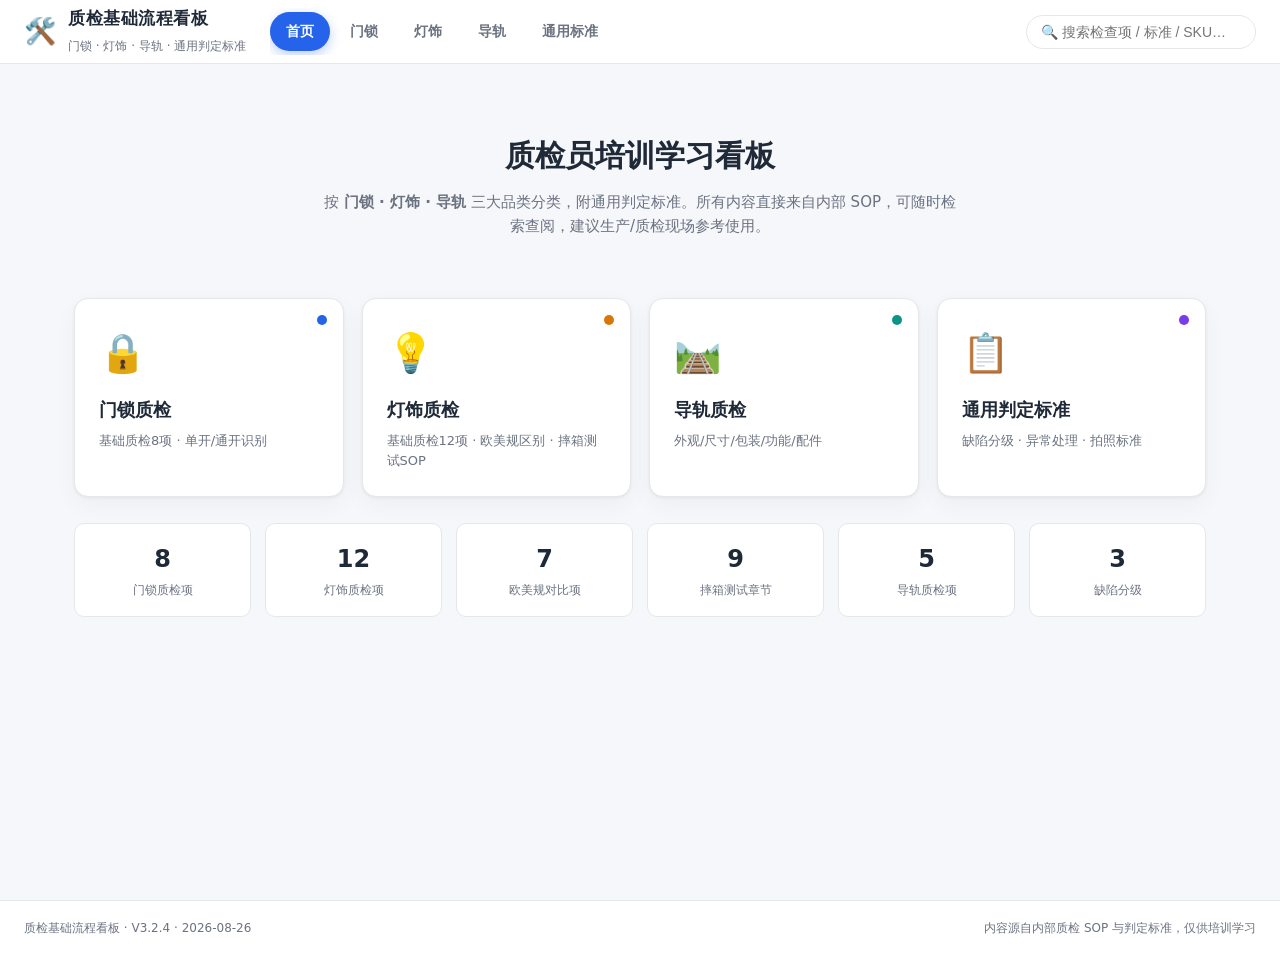
==== commit 3c8c0868: "V3.2.4 · 2026-08-26 门锁整体外观（standalone）" ====
--- a/standalone.html
+++ b/standalone.html
@@ -1,966 +1,966 @@
-<!DOCTYPE html>
-<html lang="zh-CN">
-<head>
-<meta charset="UTF-8">
-<meta name="viewport" content="width=device-width, initial-scale=1.0">
-<title>质检基础流程看板 · 门锁 / 灯饰 / 导轨</title>
-<link rel="icon" href="data:image/svg+xml,<svg xmlns='http://www.w3.org/2000/svg' viewBox='0 0 100 100'><text y='.9em' font-size='90'>🛠️</text></svg>">
-<style>
-:root{
-  --bg:#f5f7fa; --card:#fff; --ink:#1f2937; --muted:#6b7280;
-  --line:#e5e7eb; --primary:#2563eb; --accent:#0d9488;
-  --ok:#16a34a; --warn:#d97706; --bad:#dc2626;
-  --radius:14px; --shadow:0 1px 3px rgba(0,0,0,.06),0 8px 24px rgba(0,0,0,.04);
-}
-*{box-sizing:border-box}
-html{scroll-behavior:smooth}
-body{
-  margin:0;font-family:"Microsoft YaHei","PingFang SC","Segoe UI",system-ui,sans-serif;
-  background:var(--bg);color:var(--ink);line-height:1.6;
-}
-/* ===== topbar ===== */
-.topbar{
-  position:sticky;top:0;z-index:50;display:flex;align-items:center;gap:24px;
-  padding:0 24px;height:64px;background:rgba(255,255,255,.92);
-  backdrop-filter:blur(8px);border-bottom:1px solid var(--line);
-}
-.brand{display:flex;align-items:center;gap:12px;flex-shrink:0}
-.logo{font-size:26px}
-.brand-text h1{font-size:17px;margin:0;letter-spacing:.5px}
-.brand-text .sub{font-size:12px;color:var(--muted)}
-.tabs{
-  display:flex;gap:4px;
-  flex:1;min-width:0;
-  overflow-x:auto;overflow-y:hidden;
-  scrollbar-width:none;-ms-overflow-style:none;
-  padding:4px 0;
-}
-.tabs::-webkit-scrollbar{display:none}
-.tab{
-  flex-shrink:0;
-  padding:8px 16px;border-radius:999px;text-decoration:none;color:var(--muted);
-  font-size:14px;font-weight:600;transition:.15s;white-space:nowrap;
-  -webkit-tap-highlight-color:transparent;
-}
-.tab:hover{background:#eef2f7;color:var(--ink)}
-.tab.active{background:var(--primary);color:#fff;box-shadow:0 4px 12px rgba(37,99,235,.3)}
-.search{flex-shrink:0;margin-left:auto}
-.search input{
-  width:230px;padding:8px 14px;border:1px solid var(--line);border-radius:999px;
-  font-size:14px;outline:none;background:#fff;transition:.15s;
-}
-.search input:focus{border-color:var(--primary);box-shadow:0 0 0 3px rgba(37,99,235,.12)}
-
-/* ===== main view ===== */
-.view{max-width:1180px;margin:0 auto;padding:28px 24px 80px;min-height:calc(100vh - 64px)}
-
-/* ===== footer ===== */
-.footer{
-  display:flex;justify-content:space-between;flex-wrap:wrap;gap:8px;
-  padding:18px 24px;border-top:1px solid var(--line);color:var(--muted);
-  font-size:12px;background:#fff;
-}
-
-/* ===== page head ===== */
-.page-head{margin-bottom:24px}
-.page-head h2{margin:0 0 6px;font-size:26px;display:flex;align-items:center;gap:10px}
-.page-head p{margin:0;color:var(--muted);font-size:14px}
-.crumbs{font-size:12px;color:var(--muted);margin-bottom:10px}
-.crumbs a{color:var(--primary);text-decoration:none}
-
-/* ===== card ===== */
-.card{
-  background:var(--card);border-radius:var(--radius);padding:22px 24px;
-  box-shadow:var(--shadow);margin-bottom:20px;border:1px solid var(--line);
-}
-.card-title{display:flex;align-items:center;justify-content:space-between;gap:12px;margin-bottom:14px}
-.card-title h3{margin:0;font-size:18px}
-.card-title .src{font-size:11px;color:var(--muted);background:#f3f4f6;padding:3px 9px;border-radius:6px;white-space:nowrap}
-.note{font-size:13px;color:var(--muted);margin:-4px 0 16px}
-
-/* ===== table ===== */
-.table-wrap{overflow-x:auto;-webkit-overflow-scrolling:touch;margin:0 -4px;padding:0 4px}
-table{width:100%;border-collapse:collapse;font-size:14px;table-layout:fixed;min-width:480px}
-th,td{text-align:left;padding:11px 15px;border-bottom:1px solid var(--line);vertical-align:top;word-break:break-word}
-th{background:#f9fafb;font-weight:600;color:#374151;position:sticky;top:0}
-tbody tr:hover{background:#fafbfc}
-table.col2 th:first-child,table.col2 td:first-child{width:42%}
-table.col2 th:last-child,table.col2 td:last-child{width:58%}
-/* ===== brand-grid ===== */
-.brand-grid{
-  display:grid;
-  grid-template-columns:240px 1fr;
-  column-gap:80px;
-  row-gap:0;
-  font-size:14px;
-  border:1px solid var(--line);
-  border-radius:8px;
-  overflow:hidden;
-}
-.brand-grid .bh{
-  font-weight:600;color:#374151;
-  background:#f9fafb;padding:14px 18px;
-  border-bottom:2px solid var(--line);
-  white-space:nowrap;
-}
-.brand-grid .bc{
-  padding:14px 18px;
-  border-bottom:1px solid var(--line);
-  white-space:nowrap;
-  min-width:0;
-}
-.brand-grid .bc.brand{font-weight:600;font-family:Consolas,"Courier New",monospace}
-.brand-grid .bc:nth-last-child(-n+2){border-bottom:none}
-.brand-grid pre.cell{white-space:nowrap}
-@media(max-width:520px){
-  .brand-grid{grid-template-columns:120px 1fr;gap:0 30px}
-}
-td.num,th.num{width:54px;text-align:center;color:var(--muted);font-variant-numeric:tabular-nums}
-.mono{font-family:Consolas,"Courier New",monospace}
-pre.cell{white-space:pre-wrap;margin:0;font-family:inherit;font-size:14px}
-
-/* ===== badges ===== */
-.badge{display:inline-block;padding:2px 10px;border-radius:999px;font-size:12px;font-weight:600}
-.b-crit{background:#fee2e2;color:#b91c1c}
-.b-main{background:#ffedd5;color:#c2410c}
-.b-min{background:#dcfce7;color:#15803d}
-
-/* ===== logic ===== */
-.logic-grid{display:grid;grid-template-columns:repeat(auto-fill,minmax(220px,1fr));gap:14px;margin-bottom:18px}
-.logic-card{border:1px solid var(--line);border-radius:10px;padding:14px;background:#fff}
-.logic-card.single{border-left:4px solid var(--primary)}
-.logic-card.master{border-left:4px solid var(--warn)}
-.logic-card .lbl{font-size:12px;color:var(--muted);margin-bottom:8px}
-.logic-card .skus{display:flex;flex-wrap:wrap;gap:6px}
-.logic-card .sku{font-family:Consolas,monospace;background:#f3f4f6;padding:3px 8px;border-radius:5px;font-size:13px}
-.rules{background:#eff6ff;border-radius:10px;padding:16px 20px;border-left:4px solid var(--primary)}
-.rules ol{margin:0;padding-left:20px}
-.rules li{margin-bottom:6px;font-size:14px}
-
-/* ===== compare ===== */
-.cmp{display:grid;grid-template-columns:120px 1fr 1fr;gap:0;border:1px solid var(--line);border-radius:10px;overflow:hidden}
-.cmp .h{background:#f9fafb;font-weight:600;padding:10px 14px;border-bottom:1px solid var(--line);text-align:center}
-.cmp .item{font-weight:600;padding:12px 14px;border-bottom:1px solid var(--line);border-right:1px solid var(--line);background:#fafbfc}
-.cmp .cell{padding:12px 14px;border-bottom:1px solid var(--line)}
-.cmp .cell.us{border-right:1px solid var(--line)}
-.cmp .cell.us,.cmp .cell.us pre.cell{color:#1d4ed8}
-.cmp .cell.eu,.cmp .cell.eu pre.cell{color:#b45309}
-.cmp .row:last-child>*{border-bottom:none}
-.cmp-flag{display:inline-flex;align-items:center;gap:6px;font-weight:600;font-size:13px}
-.flag-us{color:#1d4ed8}.flag-eu{color:#b45309}
-.footer-note{margin-top:14px;background:#fef3c7;border-radius:8px;padding:12px 16px;font-size:13px;color:#92400e}
-
-/* ===== grade ===== */
-.grade{border-left:6px solid var(--bad);border-radius:0 10px 10px 0;padding:18px 22px;margin-bottom:16px;background:#fff;border:1px solid var(--line);border-left-width:6px}
-.grade.main{border-left-color:var(--warn)}
-.grade.min{border-left-color:var(--ok)}
-.grade h4{margin:0 0 4px;font-size:17px;display:flex;align-items:center;gap:10px;flex-wrap:wrap}
-.grade .rate{font-weight:600;color:#374151;font-size:13px;margin-bottom:10px}
-.grade dl{margin:6px 0 0;display:grid;grid-template-columns:88px 1fr;gap:6px 12px;font-size:14px}
-.grade dt{color:var(--muted);font-weight:600}
-.grade dd{margin:0}
-
-/* ===== doc ===== */
-.doc-block{margin-bottom:20px}
-.doc-block h4{font-size:17px;margin:0 0 8px;color:var(--primary);border-left:4px solid var(--primary);padding-left:10px}
-.doc-block h5{font-size:15px;margin:14px 0 6px;color:#374151}
-.doc-block p{margin:0 0 8px;font-size:14px}
-.doc-block ul{margin:0 0 8px;padding-left:22px}
-.doc-block li{margin-bottom:5px;font-size:14px}
-.kv{display:grid;grid-template-columns:130px 1fr;gap:8px 14px;background:#f9fafb;border-radius:8px;padding:14px 18px;margin:6px 0}
-.kv .k{color:var(--muted);font-weight:600}
-
-/* ===== home ===== */
-.hero{text-align:center;padding:40px 20px 30px}
-.hero .big{font-size:30px;font-weight:800;margin:0 0 10px}
-.hero .lead{color:var(--muted);font-size:15px;max-width:640px;margin:0 auto}
-.cat-grid{display:grid;grid-template-columns:repeat(auto-fill,minmax(240px,1fr));gap:18px;margin-top:30px}
-.cat-card{
-  text-decoration:none;color:inherit;background:var(--card);border:1px solid var(--line);
-  border-radius:var(--radius);padding:24px;box-shadow:var(--shadow);transition:.18s;
-  display:block;position:relative;overflow:hidden;
-}
-.cat-card:hover{transform:translateY(-4px);box-shadow:0 12px 30px rgba(0,0,0,.1)}
-.cat-card .ic{font-size:38px;margin-bottom:12px;display:block}
-.cat-card h3{margin:0 0 6px;font-size:18px}
-.cat-card p{margin:0;color:var(--muted);font-size:13px}
-.cat-card .tag{position:absolute;top:16px;right:16px;width:10px;height:10px;border-radius:50%}
-.stat-row{display:grid;grid-template-columns:repeat(auto-fill,minmax(150px,1fr));gap:14px;margin-top:26px}
-.stat{background:#fff;border:1px solid var(--line);border-radius:10px;padding:16px;text-align:center}
-.stat .n{font-size:24px;font-weight:800}
-.stat .l{font-size:12px;color:var(--muted);margin-top:2px}
-
-/* ===== search highlight ===== */
-mark{background:#fde68a;border-radius:3px;padding:0 2px}
-.hidden{display:none!important}
-
-/* ===== responsive: 平板及以下 ===== */
-@media(max-width:820px){
-  .topbar{
-    height:auto;padding:10px 14px;gap:10px;
-    flex-wrap:wrap;
-  }
-  .tabs{
-    order:3;width:100%;flex:none;
-    gap:6px;padding:2px 0;
-  }
-  .tab{padding:7px 14px;font-size:13px}
-  .brand-text .sub{display:none}
-  .search{margin-left:auto;order:2}
-  .search input{width:140px}
-  .view{padding:18px 14px 60px}
-
-  /* table: 移除最小宽度限制，让小表格正常显示 */
-  table{min-width:auto;font-size:13px}
-  th,td{padding:9px 10px}
-
-  /* compare */
-  .cmp{grid-template-columns:1fr}
-  .cmp .item{border-right:none}
-  .cmp .cell.us{border-right:none;border-bottom:1px solid var(--line)}
-
-  /* grade */
-  .grade dl{grid-template-columns:1fr}
-  .grade{padding:14px 16px}
-
-  /* kv */
-  .kv{grid-template-columns:1fr}
-
-  /* page head */
-  .page-head h2{font-size:22px}
-  .hero .big{font-size:26px}
-  .hero{padding:30px 14px 20px}
-}
-
-/* ===== responsive: 手机 ===== */
-@media(max-width:520px){
-  .topbar{padding:8px 10px;gap:8px}
-  .brand{gap:8px}
-  .brand-text h1{font-size:15px}
-  .logo{font-size:22px}
-  .tab{padding:6px 12px;font-size:12px}
-  .search input{width:100%;min-width:80px;font-size:13px}
-  .view{padding:14px 10px 50px}
-
-  /* card */
-  .card{padding:16px 14px;border-radius:12px}
-  .card-title h3{font-size:16px}
-
-  /* table */
-  th,td{padding:7px 8px;font-size:12px}
-  pre.cell{font-size:12px}
-
-  /* logic */
-  .logic-grid{grid-template-columns:1fr;gap:10px}
-  .logic-card{padding:12px}
-
-  /* home */
-  .hero{padding:24px 10px 16px}
-  .hero .big{font-size:22px}
-  .hero .lead{font-size:13px}
-  .cat-grid{grid-template-columns:1fr;gap:12px}
-  .cat-card{padding:18px}
-  .cat-card .ic{font-size:30px}
-  .stat-row{grid-template-columns:repeat(3,1fr);gap:10px}
-  .stat{padding:12px 8px}
-  .stat .n{font-size:20px}
-
-  /* compare */
-  .cmp .h{padding:8px 10px;font-size:12px}
-  .cmp .item,.cmp .cell{padding:10px;font-size:13px}
-
-  /* grade */
-  .grade h4{font-size:15px}
-
-  /* doc */
-  .doc-block h4{font-size:15px}
-  .doc-block p,.doc-block li{font-size:13px}
-  .kv{padding:10px 14px;font-size:13px}
-  .kv .k{font-size:13px}
-
-  /* rules */
-  .rules{padding:12px 14px}
-  .rules li{font-size:13px}
-
-  /* footer */
-  .footer{flex-direction:column;text-align:center;gap:4px;padding:14px 10px;font-size:11px}
-}
-
-/* ===== responsive: 极小屏 ===== */
-@media(max-width:380px){
-  .brand-text .sub{display:none}
-  .stat-row{grid-template-columns:repeat(2,1fr)}
-  .topbar{gap:6px}
-  .search input{min-width:70px;padding:6px 10px}
-  .tabs{gap:4px}
-  .tab{padding:5px 10px;font-size:11px}
-}
-
-</style>
-</head>
-<body>
-<header class="topbar">
-  <div class="brand">
-    <span class="logo">🛠️</span>
-    <div class="brand-text">
-      <h1>质检基础流程看板</h1>
-      <span class="sub">门锁 · 灯饰 · 导轨 · 通用判定标准</span>
-    </div>
-  </div>
-  <nav class="tabs">
-    <a href="#/home" class="tab" data-route="home">首页</a>
-    <a href="#/lock" class="tab" data-route="lock">门锁</a>
-    <a href="#/light" class="tab" data-route="light">灯饰</a>
-    <a href="#/track" class="tab" data-route="track">导轨</a>
-    <a href="#/standard" class="tab" data-route="standard">通用标准</a>
-  </nav>
-  <div class="search">
-    <input id="searchBox" type="search" placeholder="🔍 搜索检查项 / 标准 / SKU…" autocomplete="off">
-  </div>
-</header>
-
-<main id="view" class="view"></main>
-
-<footer class="footer">
-  <span>质检基础流程看板 <span id="ver"></span></span>
-  <span>内容源自内部质检 SOP 与判定标准，仅供培训学习</span>
-</footer>
-
-<script>
-/* 看板数据 —— 内容源自桌面源文件，文字逻辑保持原样。
-   V2 更新：根据「灯饰+门锁+导轨质检不良备注3.0」更新三大品类基础质检流程。 */
-window.QC_DATA = {
-  meta: {
-    version: "V3.2.3 · 2026-08-23",
-    source: "门锁/灯饰/导轨 质检基础流程资料 · 3.0更新"
-  },
-  // ============ 门锁 ============
-  lock: {
-    title: "门锁质检",
-    color: "#2563eb",
-    sections: [
-      {
-        type: "table",
-        title: "门锁基础质检流程",
-        source: "灯饰+门锁+导轨质检不良备注3.0.xlsx · 门锁质检重点3.0",
-        headers: ["序列", "检查项目", "检验描述"],
-        rows: [
-          ["1", "包装外观", "包装完好无损、无受潮、变形、涂抹"],
-          ["2", "标签条码", "条码清晰可扫、信息准确"],
-          ["3", "数量清点", "包裹内产品数量、配件正确"],
-          ["4", "整体外观", "无磕碰、毛刺、掉漆、生锈、变形"],
-          ["5", "配件检查", "1.螺丝、锁利、扣板、扣盒、前后挡盖、拆装扳手、说明书、钥匙正确且齐全，所有D型扣板为铁质\n2.ORB/OB/OD系列配件为黑色，其他系列配件与主体色一致\n3.锁利规格严格区分45度/90度开启角度"],
-          ["6", "钥匙开关", "钥匙拔插顺畅、转动无卡顿、匹配正确锁芯"],
-          ["7", "反锁功能", "安装测试，锁定按钮压力标准：8N~15N±1N，若按压力小于8N或大于15N触发锁定，判定不良"],
-          ["8", "结构功能", "检查螺丝、锁孔无歪斜，锁芯牢固不松动，执手/锁球转动回弹有力无异响，无下垂"]
-        ]
-      },
-      {
-        type: "logic",
-        title: "单开 / 通开 识别逻辑",
-        source: "门锁单开通开逻辑.xlsx",
-        examples: [
-          { label: "单开门锁主SKU示例", vals: ["MS7812BK21", "MS7812BK21T1"] },
-          { label: "单开门锁组合SKU示例", vals: ["MS7812BK21-2", "MS7812BK21T1-2"] },
-          { label: "通开门锁主SKU示例", vals: ["MS7812BK21T2", "MS7812BK21T3"] },
-          { label: "通开门锁组合SKU示例", vals: ["MS7812BK21T2-2", "MS7812BK21T3-3"] }
-        ],
-        rules: [
-          "主SKU和组合SKU中不带\"T\"或带有\"T1\"的为单开",
-          "主SKU和组合SKU中有\"TX\"的为通开（X表示除去1的任意阿拉伯数字）",
-          "单Pack包裹和大拉手锁是单把锁独立包装，不存在单开和通开逻辑"
-        ]
-      }
-    ]
-  },
-
-  // ============ 灯饰 ============
-  light: {
-    title: "灯饰质检",
-    color: "#d97706",
-    sections: [
-      {
-        type: "table",
-        title: "灯饰基础质检流程",
-        source: "灯饰+门锁+导轨质检不良备注3.0.xlsx · 灯饰质检重点3.0",
-        headers: ["序列", "检查项目", "检验描述"],
-        rows: [
-          ["1", "包装标识", "条码清晰可扫且与系统一致，外箱/说明书品牌正确、包装完好无损、无受潮，无违规中文字样；测量箱规尺寸及重量；包装泡沫硬度实测≥7KG"],
-          ["2", "产品主体", "所有配件形状、尺寸、颜色等与说明书及系统图片一致；灯体无破损、掉漆、划痕、气泡，摇晃内部无异响；有UL/CE等认证标志"],
-          ["3", "结构承重", "吊灯悬挂后灯罩水平度误差≤3.5°，观感无明显倾斜，承重部件无变形"],
-          ["4", "配件齐全", "标配英文遥控/说明书，挂板、螺丝包（规格须匹配）、拆装工具齐全；插头款必须配挂钩"],
-          ["5", "点亮测试", "亚马逊LED灯饰通电持续亮灯15分钟无频闪、无异响、无异味；无极调光灯饰遥控各档位功能正常；遥控器电池和液体物质须取出发货"],
-          ["6", "漏电与极性", "①点亮测试时需同步检测：未通电金属部件及绝缘线路均无电流、无电压。②E27同类型螺纹灯头的螺纹外壳必须接零线，底部触点必须接火线，线头贴L/N标签"],
-          ["7", "亮度检查", "LED灯饰调光至最暗、最亮各档位，严禁闪烁、抖动或局部死灯。满载亮度须达标"],
-          ["8", "色温检测", "LED灯饰色温数值符合要求（暖光/冷光/无极调光）。同批次产品相同色温，视觉上无明显肉眼偏色（SDCM<5）"],
-          ["9", "光亮均匀检测", "LED灯饰顺着灯罩边缘及整体看一圈，严禁有明显暗影、黑斑、光斑不均，出光需柔和过渡"],
-          ["10", "显色指数（Ra）", "LED灯饰显色指数Ra≥ 80以上，确保照出来的颜色 真实自然，不偏色"],
-          ["11", "耐压测试", "工厂协助下进行1500V耐压测试（带开关灯具需提前调整至接通位置）判定逻辑：绝缘层完好，漏电流≤1.0mA为合格；漏电流>1.0mA或直接击穿放电为不合格"],
-          ["12", "网采定制", "欧规灯饰/室内壁灯配英德双语说明书；美规灯饰/户外壁灯配单面英文说明书"]
-        ]
-      },
-      {
-        type: "compare",
-        title: "欧美规灯饰质检项区别",
-        source: "欧美规灯饰质检项区别.xlsx",
-        note: "灯饰质检欧美标准区分",
-        pairs: [
-          { item: "电线规格", us: "火线、零线：18AWG（线芯直径≈1.02mm）\n地线：20AWG（线芯直径≈0.8mm)", eu: "火线、零线：0.75m㎡（线芯直径≈1mm)\n地线：0.5m㎡（线芯直径≈0.8mm)" },
-          { item: "电线执行标准", us: "火线：UL认证纯黑色绝缘层铜线\n零线：UL认证纯白色绝缘层铜线\n地线：无绝缘裸铜线或黄绿色绝缘层线", eu: "火线：CE或VDE认证深棕色绝缘层铜线\n零线：CE或VDE认证天蓝色绝缘层铜线\n地线：无绝缘裸铜线" },
-          { item: "灯头、LED光源、驱动", us: "UL或FCC认证", eu: "CE认证" },
-          { item: "电路电压标准", us: "标准电压：110-120V/60Hz", eu: "标准电压：220V-230V/50Hz" },
-          { item: "功率标准", us: "实际测量功率与标识功率误差范围10%以内", eu: "实际测量功率与标识功率误差范围10%以内" },
-          { item: "挂板配件", us: "轻型灯具挂板厚度1mm，重型灯具挂板厚度2mm；美制螺牙；边挂耳朵根据灯具情况进行相应调整", eu: "一字挂板\n轻型灯具挂板厚度1mm，重型灯具挂板厚度2mm；边挂耳朵根据灯具情况进行相应调整" },
-          { item: "光亮度衰减", us: "1万小时后仍维持初始亮度的70%", eu: "1万小时后仍维持初始亮度的70%" }
-        ],
-        footer: "LED灯饰，可变光/调光/调色灯饰、防水灯饰需要电源驱动，驱动类型：恒压驱动，恒流驱动，调光驱动，驱动电源功率应高于灯具总功率的20%-30%"
-      },
-      {
-        type: "doc",
-        title: "易碎灯饰摔箱测试 SOP",
-        source: "易碎灯饰摔箱测试SOP.docx",
-        doc: [
-          { h: "一、目的", p: "规范易碎灯饰产品摔箱测试的操作流程、判定标准及异常处理，确保产品包装能承受运输过程中的正常跌落冲击，保障终端到货质量，统一测试方法与判定依据。" },
-          { h: "二、适用范围", p: "本 SOP 适用于本公司采购及生产的单箱毛重≤20kg的所有易碎灯饰产品，包括玻璃 / 陶瓷灯罩灯饰、水晶挂件灯饰、金属薄壁结构吸顶灯、吊灯、壁灯、台灯等。单箱毛重＞20kg 的易碎灯饰产品，多人共同执行专项摔箱测试方案。" },
-          { h: "三、职责分工", list: [
-            "供应商管理：负责配合提供待测试的合格批次产品，并将测试结果反馈给供应商，督促其提交包装优化方案并验证整改效果",
-            "产品质量-中山仓：负责摔箱测试的全程操作、结果检验、记录填写及报告出具；负责不合格品的判定与跟踪处理"
-          ]},
-          { h: "四、工具与设备准备", table: {
-            headers: ["序号", "工具 / 设备名称", "规格要求", "用途"],
-            rows: [
-              ["1", "电子秤", "精度 ±0.1kg，量程 0-50kg", "称量样品单箱毛重"],
-              ["2", "钢卷尺", "量程 0-2m，精度 ±1mm", "测量跌落高度"],
-              ["3", "记号笔 / 封箱胶带", "普通油性记号笔、4.5CM宽透明胶带", "测试标记、封箱"],
-              ["4", "《摔箱测试记录表》", "电子表格图片/视频", "记录试验全过程数据"],
-              ["5", "光源", "根据灯头适配", "跌落后点亮测试"]
-            ]
-          }},
-          { h: "五、试验前准备", list: [
-            "跌落表面：混凝土或厚度≥8mm 的钢板制成的平滑、坚硬刚性表面，表面平整度误差≤2mm/m",
-            "跌落区域：清理所有杂物，确保跌落范围内人员有安全距离、无障碍物、无风扇等产生的强气流干扰",
-            "场地周边禁止无关人员进入测试区域",
-            "用电子秤称量每箱毛重并记录，确认单箱毛重≤20kg",
-            "检查外箱封箱状态，确保封箱胶带牢固、外箱无预破损、无变形",
-            "用记号笔在每箱外箱标注测试顺序（如：S1、S2、S3）"
-          ]},
-          { sub: "5.1 初始状态检验", list: [
-            "打开样品箱，对箱内所有产品及配件进行 100% 全检",
-            "检查内容：易碎部件（玻璃、陶瓷、水晶等）无裂纹 / 崩边 / 碎裂、结构件无变形 / 松动、配件齐全、表面无划痕 / 掉漆",
-            "点亮测试：通电点亮 ，确认无闪烁、异响、断路",
-            "拍摄初始状态照片/视频，记录检验结果；确认无任何损伤后，按原包装方式重新封装，确保与正常出货状态一致"
-          ]},
-          { h: "六、标准操作流程", sub: "6.1 核心测试参数", kv: [
-            ["统一跌落高度", "120cm（样品最低点至跌落表面的垂直距离）"],
-            ["跌落次数", "总计 10 次（1 角 + 3 棱 + 6 面）"],
-            ["跌落方式", "初速度为零的自由垂直跌落，不得施加任何外力；样品重力线必须通过被跌落的面、棱、角，并垂直于地面。"]
-          ]},
-          { sub: "6.2 跌落顺序（可倒置产品）", p: "所有可倒置的易碎灯饰产品，严格按以下顺序依次跌落，每完成一次跌落，需短暂观察外箱状态，无严重破裂方可继续下一次：", list: [
-            "选择纸箱任意一个底角，调整位置使重力线通过该角，自由跌落 1 次；",
-            "跌落该底角连接的最短棱，重力线垂直于该棱中点，自由跌落 1 次；",
-            "跌落该底角连接的第二短棱，重力线垂直于该棱中点，自由跌落 1 次；",
-            "跌落该底角连接的最长棱，重力线垂直于该棱中点，自由跌落 1 次；",
-            "跌落靠近该角的最小平面 1，重力线垂直于平面中心，自由跌落 1 次；",
-            "跌落相对的最小平面 2，重力线垂直于平面中心，自由跌落 1 次；",
-            "跌落靠近该角的第二小平面 1，重力线垂直于平面中心，自由跌落 1 次；",
-            "跌落相对的第二小平面 2，重力线垂直于平面中心，自由跌落 1 次；",
-            "跌落靠近该角的最大平面 1，重力线垂直于平面中心，自由跌落 1 次；",
-            "跌落相对的最大平面 2，重力线垂直于平面中心，自由跌落 1 次。"
-          ]},
-          { sub: "6.3 特殊跌落要求", list: [
-            "每跌落一次，晃动外箱判断内部是否有异常，若有异常则记录最后跌落面的编号",
-            "明确标注 「不可倒置」 的产品，无需按上述顺序跌落，仅对产品底面连续进行 6 次自由跌落试验，每次跌落间隔 1 分钟"
-          ]},
-          { sub: "6.4 试验后检验流程", list: [
-            "外箱检查：记录外箱破损、变形程度，封箱胶带脱落长度；拍摄外箱状态照片；",
-            "缓冲材料检查：打开外箱，检查泡沫、珍珠棉、气柱袋等缓冲材料是否破损、移位，产品是否在箱内发生窜动；",
-            "外观与结构检查：重点检查所有易碎部件，确认无裂纹、崩边、掉角、碎裂、脱落；检查金属结构件是否开裂、变形，紧固件是否松动、脱落；核对所有配件数量，尝试完整组装产品，确认安装后结构稳固、无晃动；检查产品表面涂层是否大面积脱落、划痕",
-            "通电点亮 10分钟，无闪烁、异响、漏电、发热异常",
-            "逐项填写《摔箱测试记录表》，对所有损伤部位进行标记并拍照存档。"
-          ]},
-          { h: "七、合格判定标准", sub: "7.1 合格判定", list: [
-            "外箱无严重破裂、无穿孔，封箱胶带无脱落",
-            "箱内缓冲材料无明显破损、移位，产品无窜动",
-            "产品无任何机械损伤，配件齐全，可正常组装且结构稳固"
-          ]},
-          { sub: "7.2 不合格判定", p: "出现以下任一情况，直接判定该批次产品摔箱测试不合格：", list: [
-            "样品出现易碎部件破损、裂痕、结构无法组装的严重损伤",
-            "样品出现任何形式的机械损伤或电路性能异常"
-          ]},
-          { h: "八、记录与存档", list: [
-            "测试完成后 1 个工作日内，测试人员需填写《摔箱测试记录表》，按照表头要求格式填写，附所有试验前后照片",
-            "所有原始记录、报告及照片需存档至少 2 年",
-            "摔箱测试后的所有样品原则上不得作为合格品出货，统一做报废或拆解处理"
-          ]},
-          { h: "九、安全注意事项", list: [
-            "跌落样品时，测试人员需站在跌落区域 1.5m 以外的安全位置，严禁站在样品跌落方向的正前方",
-            "搬运样品时注意轻拿轻放，避免样品提前跌落造成人员受伤或测试结果失效",
-            "点亮测试时严格遵守电气安全操作规程，防止触电事故发生"
-          ]}
-        ]
-      }
-    ]
-  },
-
-  // ============ 导轨 ============
-  track: {
-    title: "导轨质检",
-    color: "#0d9488",
-    sections: [
-      {
-        type: "table",
-        title: "导轨基础质检流程",
-        source: "灯饰+门锁+导轨质检不良备注3.0.xlsx · 导轨质检重点3.0",
-        headers: ["序列", "检查项目", "检验描述"],
-        rows: [
-          ["1", "外观检查", "1.外观无划痕、变形、生锈、压弯、毛刺、颗粒、无掉漆"],
-          ["2", "尺寸测量", "测量导轨的尺长、宽、高、重量、厚度等符合质检项数据要求"],
-          ["3", "包装检查", "1.唛头标签数据正确，与实物一致\n2.包装无破损、污渍、湿水\n3.封包完整，内部无空间浪费，封箱胶无堆积"],
-          ["4", "功能检查", "1.组件或结合处牢固，用于紧固的组件不应松动\n2.所有组件无磨损、变形，功能正常\n3.导轨滑出收回至极限尺寸，中途无卡顿"],
-          ["5", "配件检查", "1.品牌正确，说明书文字符合国家站点的语言\n2.螺丝、调节器等配件齐全，符合质检项标准"],
-          ["6", "硬度测试", "轨道 HV450、滚珠 HRC58"],
-          ["7", "顺滑度测试", "启动力≤15N、运行力≤10N"],
-          ["8", "承重测试", "额定承重 24h 变形≤0.5mm"],
-          ["9", "缓冲/自闭功能", "缓冲行程、自闭力度"],
-          ["10", "限位与定位", "防脱轨、45° 不脱落"],
-          ["11", "滚珠/滑轮组件", "保持架、偏磨检查"],
-          ["12", "耐腐蚀测试", "盐雾48h/96h分级"],
-          ["13", "开合寿命测试", "≥50000 次循环"]
-        ]
-      }
-    ]
-  },
-
-  // ============ 通用标准 ============
-  standard: {
-    title: "通用判定标准",
-    color: "#7c3aed",
-    sections: [
-      {
-        type: "grade",
-        title: "收发货不良判定 — 缺陷分级",
-        source: "收发货不良判定标准V1.xlsx · 退换货标准",
-        grades: [
-          {
-            level: "关键缺陷",
-            rate: "不良率 ≥ 1% → 整批退货 / 返工",
-            define: "影响安全、合规、核心功能，如：①不符合法律、法规 ②缺少核心配件/尺寸超差无法装配 ③配件/螺丝强度不达标易断裂",
-            quick: "「用了必有问题」：易伤到人、违法、炸/漏/断/完全不能用",
-            detail: "尺寸超差无法装配，缺少核心配件无法使用，核心功能失效，标签实物不符"
-          },
-          {
-            level: "主要缺陷",
-            rate: "＞1% 整批退货/返工，≤1% 特采",
-            define: "影响使用功能、批量一致性，如：①螺母螺纹滑丝/未打胶固定 ②表面电镀层脱落严重 ③产品精度误差超出行业标准",
-            quick: "「用不了/不好用」：装不上、用几次就坏、锈得快、功能问题",
-            detail: "螺牙滑丝/错位，焊口开裂/组件脱落，变形不可用，卡顿/虚位大，规格尺寸不符，配件缺失/不匹配，弹力/推力衰减，严重不对称，严重生锈/色差"
-          },
-          {
-            level: "次要缺陷",
-            rate: "＞3% 返工、有偿挑选，≤3% 特采",
-            define: "不影响功能，仅外观轻微瑕疵，如：①表面微小划痕（长度≤1cm、宽度≤1mm、深度≤0.5mm，三项全超标判断为主要缺陷）②标签印刷轻微偏移",
-            quick: "「能用但不好看」：划痕、轻微不对称、缺说明书/小装饰品",
-            detail: "表面微小划痕/颗粒/斑点/凹坑/掉漆/轻微色差（室外白天正常环境1米距离看不清），不会产生伤害的细小毛刺"
-          }
-        ]
-      },
-      {
-        type: "table",
-        title: "异常问题处理办法",
-        source: "收发货不良判定标准V1.xlsx · 异常问题处理办法",
-        note: "质检发现的问题 → 处理办法",
-        headers: ["质检发现的问题", "处理办法"],
-        rows: [
-          ["1.主图/实物/标签不符（颜色/造型/材质等）", "判定MSKU批量不良，钉钉群反馈产品、采购、跟单"],
-          ["2.质检系统无主图参照", "钉钉群反馈产品、采购（确认无误后质检）"],
-          ["3.品名描述与实物不符（颜色/造型/材质等）", "判定MSKU批量不良，钉钉群反馈产品、采购"],
-          ["4.产品实物/功能与系统资料不符", "判定MSKU批量不良，钉钉群反馈产品、采购"],
-          ["5.单个/N个产品外观不良", "＞3%判定MSKU整批不良，≤3%填写实际不良数"],
-          ["6.单个/N个产品功能不良/缺失配件", "判定MSKU整批不良"],
-          ["7.老产品主图缺失/SKU变更导致主图缺失", "钉钉群联系产品工程师确认"],
-          ["8.新产品主图缺失", "联系产品工程师确认（确认无误后质检）"]
-        ]
-      },
-      {
-        type: "doc",
-        title: "直发质检拍照标准",
-        source: "收发货不良判定标准V1.xlsx · 直发质检拍照标准",
-        note: "质检员在直发仓出货前必须拍摄的项目清单",
-        doc: [
-          {
-            h: "门锁质检拍照图片",
-            list: [
-              "包裹小条码标签",
-              "最小单位包裹开盖图",
-              "实物比对 + 全部配件图",
-              "实物比对 + 锁利组装图"
-            ]
-          },
-          {
-            h: "灯饰质检拍照图片",
-            list: [
-              "外箱大小标签图",
-              "开箱图",
-              "实物比对 + 全部配件图",
-              "产品组装图 + 点亮测试图",
-              "细节图片（灯头 / 吸顶盘 / 灯罩 / 线头等）"
-            ]
-          }
-        ]
-      }
-    ]
-  }
-};
-
-
-/* app.js — 质检基础流程看板前端逻辑（纯客户端 SPA） */
-(function () {
-  "use strict";
-  const D = window.QC_DATA;
-  const view = document.getElementById("view");
-  const verEl = document.getElementById("ver");
-
-  const esc = (s) =>
-    String(s == null ? "" : s)
-      .replace(/&/g, "&amp;").replace(/</g, "&lt;").replace(/>/g, "&gt;")
-      .replace(/"/g, "&quot;");
-
-  // 把单元格文本（含 \n）渲染为 <pre>；支持搜索高亮
-  function cell(text, q) {
-    let t = esc(text);
-    if (q) {
-      const re = new RegExp("(" + q.replace(/[.*+?^${}()|[\]\\]/g, "\\$&") + ")", "ig");
-      t = t.replace(re, "<mark>$1</mark>");
-    }
-    return '<pre class="cell">' + t.replace(/\n/g, "<br>") + "</pre>";
-  }
-
-  function src(tag) {
-    return tag ? '<span class="src">' + esc(tag) + "</span>" : "";
-  }
-
-  // ---- 渲染各 section 类型 ----
-  function renderTable(s, q) {
-    let rows = s.rows
-      .map((r, i) => {
-        const tds = r
-          .map((c, ci) => "<td" + (ci === 0 ? ' class="num"' : "") + ">" + cell(c, q) + "</td>")
-          .join("");
-        return "<tr>" + tds + "</tr>";
-      })
-      .join("");
-    const ths = s.headers
-      .map((h, i) => "<th" + (i === 0 ? ' class="num"' : "") + ">" + esc(h) + "</th>")
-      .join("");
-    const cls = s.headers.length === 2 ? (s.narrow ? ' class="col2-narrow"' : ' class="col2"') : "";
-    return (
-      '<section class="card"><div class="card-title"><h3>' +
-      esc(s.title) + "</h3>" + src(s.source) +
-      '</div>' + (s.note ? '<p class="note">' + esc(s.note) + "</p>" : "") +
-      '<div class="table-wrap"><table' + cls + '><thead><tr>' + ths +
-      '</tr></thead><tbody>' + rows + "</tbody></table></div></section>"
-    );
-  }
-
-  function renderLogic(s, q) {
-    const cards = s.examples
-      .map((e) => {
-        const isMaster = /通开/.test(e.label);
-        const skus = e.vals
-          .map((v) => '<span class="sku">' + cell(v, q) + "</span>")
-          .join("");
-        return (
-          '<div class="logic-card ' + (isMaster ? "master" : "single") + '"><div class="lbl">' +
-          esc(e.label) + '</div><div class="skus">' + skus + "</div></div>"
-        );
-      })
-      .join("");
-    const rules = s.rules
-      .map((r) => "<li>" + cell(r, q) + "</li>")
-      .join("");
-    return (
-      '<section class="card"><div class="card-title"><h3>' + esc(s.title) +
-      "</h3>" + src(s.source) + '</div><div class="logic-grid">' + cards +
-      '</div><div class="rules"><ol>' + rules + "</ol></div></section>"
-    );
-  }
-
-  function renderCompare(s, q) {
-    const rows = s.pairs
-      .map((p) => {
-        return (
-          '<div class="row" style="display:contents">' +
-          '<div class="item">' + esc(p.item) + "</div>" +
-          '<div class="cell us">' + cell(p.us, q) + "</div>" +
-          '<div class="cell eu">' + cell(p.eu, q) + "</div>" +
-          "</div>"
-        );
-      })
-      .join("");
-    return (
-      '<section class="card"><div class="card-title"><h3>' + esc(s.title) +
-      "</h3>" + src(s.source) + '</div>' + (s.note ? '<p class="note">' + esc(s.note) + "</p>" : "") +
-      '<div class="cmp"><div class="h"></div>' +
-      '<div class="h"><span class="cmp-flag flag-us">🇺🇸 美国标准</span></div>' +
-      '<div class="h"><span class="cmp-flag flag-eu">🇪🇺 欧洲标准</span></div>' +
-      rows + "</div>" +
-      (s.footer ? '<div class="footer-note">⚙️ ' + esc(s.footer) + "</div>" : "") +
-      "</section>"
-    );
-  }
-
-  function renderGrade(s) {
-    const colors = { "关键缺陷": "", "主要缺陷": "main", "次要缺陷": "min" };
-    const badges = { "关键缺陷": "b-crit", "主要缺陷": "b-main", "次要缺陷": "b-min" };
-    const blocks = s.grades
-      .map((g) => {
-        const cls = colors[g.level] || "";
-        return (
-          '<div class="grade ' + cls + '"><h4><span class="badge ' +
-          badges[g.level] + '">' + esc(g.level) + "</span></h4>" +
-          '<div class="rate">📊 ' + esc(g.rate) + "</div>" +
-          "<dl><dt>定义</dt><dd>" + esc(g.define) + "</dd>" +
-          "<dt>快速判断</dt><dd>" + esc(g.quick) + "</dd>" +
-          "<dt>具体表现</dt><dd>" + esc(g.detail) + "</dd></dl></div>"
-        );
-      })
-      .join("");
-    return (
-      '<section class="card"><div class="card-title"><h3>' + esc(s.title) +
-      "</h3>" + src(s.source) + "</div>" + blocks + "</section>"
-    );
-  }
-
-  function renderDoc(s) {
-    const blocks = s.doc
-      .map((b) => {
-        let inner = "";
-        if (b.p) inner += "<p>" + esc(b.p) + "</p>";
-        if (b.kv) {
-          inner += '<div class="kv">' + b.kv.map((k) =>
-            '<div class="k">' + esc(k[0]) + "</div><div>" + esc(k[1]) + "</div>").join("") + "</div>";
-        }
-        if (b.list) {
-          inner += "<ul>" + b.list.map((x) => "<li>" + esc(x) + "</li>").join("") + "</ul>";
-        }
-        if (b.imgs) {
-          inner += b.imgs.map((img) =>
-            '<figure style="margin:8px 0 16px;display:flex;gap:14px;align-items:flex-start">' +
-            '<img src="' + img.src + '" alt="' + esc(img.alt) + '" loading="lazy" style="width:120px;height:120px;object-fit:cover;border-radius:8px;box-shadow:0 2px 8px rgba(0,0,0,.1);flex-shrink:0">' +
-            '<figcaption style="font-size:14px;color:var(--ink);line-height:1.6;padding-top:4px">' + esc(img.alt) + '</figcaption></figure>'
-          ).join("");
-        }
-        if (b.table) {
-          const cls = b.table.headers.length === 2 ? ' class="col2"' : "";
-          const ths = b.table.headers.map((h) => "<th>" + esc(h) + "</th>").join("");
-          const trs = b.table.rows.map((r) =>
-            "<tr>" + r.map((c) => "<td>" + esc(c) + "</td>").join("") + "</tr>").join("");
-          inner += '<div class="table-wrap"><table' + cls + '><thead><tr>' + ths +
-            '</tr></thead><tbody>' + trs + "</tbody></table></div>";
-        }
-        const head = b.h
-          ? '<h4>' + esc(b.h) + "</h4>"
-          : b.sub ? '<h5>' + esc(b.sub) + "</h5>" : "";
-        return '<div class="doc-block">' + head + inner + "</div>";
-      })
-      .join("");
-    return (
-      '<section class="card"><div class="card-title"><h3>' + esc(s.title) +
-      "</h3>" + src(s.source) + "</div>" + blocks + "</section>"
-    );
-  }
-
-  function renderBrandGrid(s, q) {
-    const heads = s.headers
-      .map((h) => '<div class="bh">' + esc(h) + "</div>")
-      .join("");
-    const rows = s.rows
-      .map((r) => {
-        return (
-          '<div class="bc brand">' + esc(r[0]) + "</div>" +
-          '<div class="bc">' + esc(r[1]) + "</div>"
-        );
-      })
-      .join("");
-    return (
-      '<section class="card"><div class="card-title"><h3>' +
-      esc(s.title) + "</h3>" + src(s.source) +
-      '</div>' + (s.note ? '<p class="note">' + esc(s.note) + "</p>" : "") +
-      '<div class="brand-grid">' + heads + rows + "</div></section>"
-    );
-  }
-
-  function renderSection(s, q) {
-    switch (s.type) {
-      case "table": return renderTable(s, q);
-      case "logic": return renderLogic(s, q);
-      case "compare": return renderCompare(s, q);
-      case "grade": return renderGrade(s);
-      case "doc": return renderDoc(s);
-      case "brand-grid": return renderBrandGrid(s, q);
-      default: return "";
-    }
-  }
-
-  // ---- 页面 ----
-  function categoryPage(key) {
-    const cat = D[key];
-    const html =
-      '<div class="crumbs"><a href="#/home">首页</a> / ' + esc(cat.title) + "</div>" +
-      '<div class="page-head"><h2>🛠️ ' + esc(cat.title) +
-      '</h2><p>共 ' + cat.sections.length + " 个板块 · 内容依据内部 SOP 整理</p></div>" +
-      cat.sections.map((s) => renderSection(s)).join("");
-    view.innerHTML = html;
-    document.title = cat.title + " · 质检基础流程看板";
-  }
-
-  function standardPage() { categoryPage("standard"); }
-
-  function homePage() {
-    const cats = [
-      { key: "lock", ic: "🔒", desc: "基础质检8项 · 单开/通开识别" },
-      { key: "light", ic: "💡", desc: "基础质检12项 · 欧美规区别 · 摔箱测试SOP" },
-      { key: "track", ic: "🛤️", desc: "外观/尺寸/包装/功能/配件" },
-      { key: "standard", ic: "📋", desc: "缺陷分级 · 异常处理 · 拍照标准" }
-    ];
-    const cards = cats
-      .map((c) => {
-        const cat = D[c.key];
-        return (
-          '<a class="cat-card" href="#/' + c.key + '"><span class="tag" style="background:' +
-          cat.color + '"></span><span class="ic">' + c.ic + "</span><h3>" +
-          esc(cat.title) + "</h3><p>" + esc(c.desc) + "</p></a>"
-        );
-      })
-      .join("");
-    const stats =
-      '<div class="stat"><div class="n">8</div><div class="l">门锁质检项</div></div>' +
-      '<div class="stat"><div class="n">12</div><div class="l">灯饰质检项</div></div>' +
-      '<div class="stat"><div class="n">7</div><div class="l">欧美规对比项</div></div>' +
-      '<div class="stat"><div class="n">9</div><div class="l">摔箱测试章节</div></div>' +
-      '<div class="stat"><div class="n">5</div><div class="l">导轨质检项</div></div>' +
-      '<div class="stat"><div class="n">3</div><div class="l">缺陷分级</div></div>';
-    view.innerHTML =
-      '<div class="hero"><p class="big">质检员培训学习看板</p><p class="lead">' +
-      "按 <b>门锁 · 灯饰 · 导轨</b> 三大品类分类，附通用判定标准。所有内容直接来自内部 SOP，" +
-      "可随时检索查阅，建议生产/质检现场参考使用。</p></div>" +
-      '<div class="cat-grid">' + cards + "</div>" +
-      '<div class="stat-row">' + stats + "</div>";
-    document.title = "质检基础流程看板 · 门锁 / 灯饰 / 导轨";
-  }
-
-  // ---- 搜索（跨全部品类） ----
-  function searchPage(q) {
-    const ql = q.toLowerCase();
-    const cats = [
-      { key: "lock", ic: "🔒" },
-      { key: "light", ic: "💡" },
-      { key: "track", ic: "🛤️" },
-      { key: "standard", ic: "📋" }
-    ];
-    let hits = [];
-    cats.forEach((c) => {
-      D[c.key].sections.forEach((s) => {
-        const collect = (text, ctx) => {
-          if (text && String(text).toLowerCase().includes(ql)) {
-            hits.push({ cat: c, sec: s, ctx: ctx || s.title, text: String(text) });
-          }
-        };
-        if (s.rows) s.rows.forEach((r) => r.forEach((x) => collect(x, s.title)));        if (s.pairs) s.pairs.forEach((p) => { collect(p.us, p.item + "（美国）"); collect(p.eu, p.item + "（欧洲）"); collect(p.item, "对比项"); });
-        if (s.examples) s.examples.forEach((e) => { e.vals.forEach((v) => collect(v, e.label)); collect(e.label, "标签"); });
-        if (s.rules) s.rules.forEach((r) => collect(r, s.title + " 规则"));
-        if (s.grades) s.grades.forEach((g) => { collect(g.define, g.level); collect(g.quick, g.level); collect(g.detail, g.level); collect(g.rate, g.level); });
-        if (s.doc) s.doc.forEach((b) => { collect(b.p, b.h || b.sub); if (b.list) b.list.forEach((x) => collect(x, b.h || b.sub)); if (b.kv) b.kv.forEach((k) => { collect(k[1], k[0]); }); });
-      });
-    });
-    let body;
-    if (!hits.length) {
-      body = '<div class="hero"><p class="big">🔍 没有找到 “' + esc(q) + '”</p><p class="lead">试试：单开、通开、摔箱、关键缺陷、CE、UL、卡顿、电镀 ……</p></div>';
-    } else {
-      body =
-        '<div class="crumbs"><a href="#/home">首页</a> / 搜索结果</div>' +
-        '<div class="page-head"><h2>🔍 “' + esc(q) + '” 的搜索结果</h2><p>共 ' + hits.length + " 条命中，已跨全部品类检索</p></div>" +
-        hits.slice(0, 80)
-          .map((h) => {
-            const t = esc(h.text).replace(/\n/g, "<br>");
-            const re = new RegExp("(" + q.replace(/[.*+?^${}()|[\]\\]/g, "\\$&") + ")", "ig");
-            const hi = t.replace(re, "<mark>$1</mark>");
-            return (
-              '<a class="cat-card" href="#/' + h.cat.key + '" style="margin-bottom:14px"><span class="ic" style="font-size:22px">' +
-              h.cat.ic + "</span><h3 style=\"font-size:14px\">" + esc(h.ctx) + "</h3><p>" +
-              hi + "</p></a>"
-            );
-          })
-          .join("");
-    }
-    view.innerHTML = body;
-    document.title = "搜索：" + q + " · 质检基础流程看板";
-  }
-
-  // ---- 路由 ----
-  let initialLoad = true;  // 首次加载标志，用来强制首页
-  function router() {
-    const hashRaw = location.hash.replace(/^#\/?/, "");
-    const q = document.getElementById("searchBox").value.trim();
-
-    // 高亮 tab
-    document.querySelectorAll(".tab").forEach((t) =>
-      t.classList.toggle("active", t.dataset.route === hashRaw));
-
-    // 首次加载：强制首页，忽略浏览器记忆的 hash
-    if (initialLoad) {
-      initialLoad = false;
-      if (hashRaw !== "home") {
-        location.hash = "#/home";
-        return; // hash 变化会触发 hashchange 再次进入 router
-      }
-    }
-
-    if (q && hashRaw === "search") {
-      searchPage(q);
-      window.scrollTo(0, 0);
-      return;
-    }
-
-    // 渲染对应页面
-    if (hashRaw === "home") {
-      homePage();
-    } else if (hashRaw === "lock") {
-      categoryPage("lock");
-    } else if (hashRaw === "light") {
-      categoryPage("light");
-    } else if (hashRaw === "track") {
-      categoryPage("track");
-    } else if (hashRaw === "standard") {
-      standardPage();
-    } else {
-      location.hash = "#/home";
-      return;
-    }
-    window.scrollTo(0, 0);
-  }
-
-  // 搜索框：回车跳转搜索页，清空回首页
-  const box = document.getElementById("searchBox");
-  box.addEventListener("keydown", (e) => {
-    if (e.key === "Enter") {
-      const v = box.value.trim();
-      if (v) { location.hash = "#/search"; router(); }
-    }
-  });
-  box.addEventListener("input", () => {
-    if (!box.value.trim() && location.hash.replace(/^#\/?/, "") === "search") {
-      location.hash = "#/home";
-    }
-  });
-
-  if (verEl) verEl.textContent = "· " + D.meta.version;
-  window.addEventListener("hashchange", router);
-  // 强制首页：每次打开页面都显示首页
-  location.hash = "#/home";
-  router();
-})();
-
-</script>
-</body>
-</html>
+<!DOCTYPE html>
+<html lang="zh-CN">
+<head>
+<meta charset="UTF-8">
+<meta name="viewport" content="width=device-width, initial-scale=1.0">
+<title>质检基础流程看板 · 门锁 / 灯饰 / 导轨</title>
+<link rel="icon" href="data:image/svg+xml,<svg xmlns='http://www.w3.org/2000/svg' viewBox='0 0 100 100'><text y='.9em' font-size='90'>🛠️</text></svg>">
+<style>
+:root{
+  --bg:#f5f7fa; --card:#fff; --ink:#1f2937; --muted:#6b7280;
+  --line:#e5e7eb; --primary:#2563eb; --accent:#0d9488;
+  --ok:#16a34a; --warn:#d97706; --bad:#dc2626;
+  --radius:14px; --shadow:0 1px 3px rgba(0,0,0,.06),0 8px 24px rgba(0,0,0,.04);
+}
+*{box-sizing:border-box}
+html{scroll-behavior:smooth}
+body{
+  margin:0;font-family:"Microsoft YaHei","PingFang SC","Segoe UI",system-ui,sans-serif;
+  background:var(--bg);color:var(--ink);line-height:1.6;
+}
+/* ===== topbar ===== */
+.topbar{
+  position:sticky;top:0;z-index:50;display:flex;align-items:center;gap:24px;
+  padding:0 24px;height:64px;background:rgba(255,255,255,.92);
+  backdrop-filter:blur(8px);border-bottom:1px solid var(--line);
+}
+.brand{display:flex;align-items:center;gap:12px;flex-shrink:0}
+.logo{font-size:26px}
+.brand-text h1{font-size:17px;margin:0;letter-spacing:.5px}
+.brand-text .sub{font-size:12px;color:var(--muted)}
+.tabs{
+  display:flex;gap:4px;
+  flex:1;min-width:0;
+  overflow-x:auto;overflow-y:hidden;
+  scrollbar-width:none;-ms-overflow-style:none;
+  padding:4px 0;
+}
+.tabs::-webkit-scrollbar{display:none}
+.tab{
+  flex-shrink:0;
+  padding:8px 16px;border-radius:999px;text-decoration:none;color:var(--muted);
+  font-size:14px;font-weight:600;transition:.15s;white-space:nowrap;
+  -webkit-tap-highlight-color:transparent;
+}
+.tab:hover{background:#eef2f7;color:var(--ink)}
+.tab.active{background:var(--primary);color:#fff;box-shadow:0 4px 12px rgba(37,99,235,.3)}
+.search{flex-shrink:0;margin-left:auto}
+.search input{
+  width:230px;padding:8px 14px;border:1px solid var(--line);border-radius:999px;
+  font-size:14px;outline:none;background:#fff;transition:.15s;
+}
+.search input:focus{border-color:var(--primary);box-shadow:0 0 0 3px rgba(37,99,235,.12)}
+
+/* ===== main view ===== */
+.view{max-width:1180px;margin:0 auto;padding:28px 24px 80px;min-height:calc(100vh - 64px)}
+
+/* ===== footer ===== */
+.footer{
+  display:flex;justify-content:space-between;flex-wrap:wrap;gap:8px;
+  padding:18px 24px;border-top:1px solid var(--line);color:var(--muted);
+  font-size:12px;background:#fff;
+}
+
+/* ===== page head ===== */
+.page-head{margin-bottom:24px}
+.page-head h2{margin:0 0 6px;font-size:26px;display:flex;align-items:center;gap:10px}
+.page-head p{margin:0;color:var(--muted);font-size:14px}
+.crumbs{font-size:12px;color:var(--muted);margin-bottom:10px}
+.crumbs a{color:var(--primary);text-decoration:none}
+
+/* ===== card ===== */
+.card{
+  background:var(--card);border-radius:var(--radius);padding:22px 24px;
+  box-shadow:var(--shadow);margin-bottom:20px;border:1px solid var(--line);
+}
+.card-title{display:flex;align-items:center;justify-content:space-between;gap:12px;margin-bottom:14px}
+.card-title h3{margin:0;font-size:18px}
+.card-title .src{font-size:11px;color:var(--muted);background:#f3f4f6;padding:3px 9px;border-radius:6px;white-space:nowrap}
+.note{font-size:13px;color:var(--muted);margin:-4px 0 16px}
+
+/* ===== table ===== */
+.table-wrap{overflow-x:auto;-webkit-overflow-scrolling:touch;margin:0 -4px;padding:0 4px}
+table{width:100%;border-collapse:collapse;font-size:14px;table-layout:fixed;min-width:480px}
+th,td{text-align:left;padding:11px 15px;border-bottom:1px solid var(--line);vertical-align:top;word-break:break-word}
+th{background:#f9fafb;font-weight:600;color:#374151;position:sticky;top:0}
+tbody tr:hover{background:#fafbfc}
+table.col2 th:first-child,table.col2 td:first-child{width:42%}
+table.col2 th:last-child,table.col2 td:last-child{width:58%}
+/* ===== brand-grid ===== */
+.brand-grid{
+  display:grid;
+  grid-template-columns:240px 1fr;
+  column-gap:80px;
+  row-gap:0;
+  font-size:14px;
+  border:1px solid var(--line);
+  border-radius:8px;
+  overflow:hidden;
+}
+.brand-grid .bh{
+  font-weight:600;color:#374151;
+  background:#f9fafb;padding:14px 18px;
+  border-bottom:2px solid var(--line);
+  white-space:nowrap;
+}
+.brand-grid .bc{
+  padding:14px 18px;
+  border-bottom:1px solid var(--line);
+  white-space:nowrap;
+  min-width:0;
+}
+.brand-grid .bc.brand{font-weight:600;font-family:Consolas,"Courier New",monospace}
+.brand-grid .bc:nth-last-child(-n+2){border-bottom:none}
+.brand-grid pre.cell{white-space:nowrap}
+@media(max-width:520px){
+  .brand-grid{grid-template-columns:120px 1fr;gap:0 30px}
+}
+td.num,th.num{width:54px;text-align:center;color:var(--muted);font-variant-numeric:tabular-nums}
+.mono{font-family:Consolas,"Courier New",monospace}
+pre.cell{white-space:pre-wrap;margin:0;font-family:inherit;font-size:14px}
+
+/* ===== badges ===== */
+.badge{display:inline-block;padding:2px 10px;border-radius:999px;font-size:12px;font-weight:600}
+.b-crit{background:#fee2e2;color:#b91c1c}
+.b-main{background:#ffedd5;color:#c2410c}
+.b-min{background:#dcfce7;color:#15803d}
+
+/* ===== logic ===== */
+.logic-grid{display:grid;grid-template-columns:repeat(auto-fill,minmax(220px,1fr));gap:14px;margin-bottom:18px}
+.logic-card{border:1px solid var(--line);border-radius:10px;padding:14px;background:#fff}
+.logic-card.single{border-left:4px solid var(--primary)}
+.logic-card.master{border-left:4px solid var(--warn)}
+.logic-card .lbl{font-size:12px;color:var(--muted);margin-bottom:8px}
+.logic-card .skus{display:flex;flex-wrap:wrap;gap:6px}
+.logic-card .sku{font-family:Consolas,monospace;background:#f3f4f6;padding:3px 8px;border-radius:5px;font-size:13px}
+.rules{background:#eff6ff;border-radius:10px;padding:16px 20px;border-left:4px solid var(--primary)}
+.rules ol{margin:0;padding-left:20px}
+.rules li{margin-bottom:6px;font-size:14px}
+
+/* ===== compare ===== */
+.cmp{display:grid;grid-template-columns:120px 1fr 1fr;gap:0;border:1px solid var(--line);border-radius:10px;overflow:hidden}
+.cmp .h{background:#f9fafb;font-weight:600;padding:10px 14px;border-bottom:1px solid var(--line);text-align:center}
+.cmp .item{font-weight:600;padding:12px 14px;border-bottom:1px solid var(--line);border-right:1px solid var(--line);background:#fafbfc}
+.cmp .cell{padding:12px 14px;border-bottom:1px solid var(--line)}
+.cmp .cell.us{border-right:1px solid var(--line)}
+.cmp .cell.us,.cmp .cell.us pre.cell{color:#1d4ed8}
+.cmp .cell.eu,.cmp .cell.eu pre.cell{color:#b45309}
+.cmp .row:last-child>*{border-bottom:none}
+.cmp-flag{display:inline-flex;align-items:center;gap:6px;font-weight:600;font-size:13px}
+.flag-us{color:#1d4ed8}.flag-eu{color:#b45309}
+.footer-note{margin-top:14px;background:#fef3c7;border-radius:8px;padding:12px 16px;font-size:13px;color:#92400e}
+
+/* ===== grade ===== */
+.grade{border-left:6px solid var(--bad);border-radius:0 10px 10px 0;padding:18px 22px;margin-bottom:16px;background:#fff;border:1px solid var(--line);border-left-width:6px}
+.grade.main{border-left-color:var(--warn)}
+.grade.min{border-left-color:var(--ok)}
+.grade h4{margin:0 0 4px;font-size:17px;display:flex;align-items:center;gap:10px;flex-wrap:wrap}
+.grade .rate{font-weight:600;color:#374151;font-size:13px;margin-bottom:10px}
+.grade dl{margin:6px 0 0;display:grid;grid-template-columns:88px 1fr;gap:6px 12px;font-size:14px}
+.grade dt{color:var(--muted);font-weight:600}
+.grade dd{margin:0}
+
+/* ===== doc ===== */
+.doc-block{margin-bottom:20px}
+.doc-block h4{font-size:17px;margin:0 0 8px;color:var(--primary);border-left:4px solid var(--primary);padding-left:10px}
+.doc-block h5{font-size:15px;margin:14px 0 6px;color:#374151}
+.doc-block p{margin:0 0 8px;font-size:14px}
+.doc-block ul{margin:0 0 8px;padding-left:22px}
+.doc-block li{margin-bottom:5px;font-size:14px}
+.kv{display:grid;grid-template-columns:130px 1fr;gap:8px 14px;background:#f9fafb;border-radius:8px;padding:14px 18px;margin:6px 0}
+.kv .k{color:var(--muted);font-weight:600}
+
+/* ===== home ===== */
+.hero{text-align:center;padding:40px 20px 30px}
+.hero .big{font-size:30px;font-weight:800;margin:0 0 10px}
+.hero .lead{color:var(--muted);font-size:15px;max-width:640px;margin:0 auto}
+.cat-grid{display:grid;grid-template-columns:repeat(auto-fill,minmax(240px,1fr));gap:18px;margin-top:30px}
+.cat-card{
+  text-decoration:none;color:inherit;background:var(--card);border:1px solid var(--line);
+  border-radius:var(--radius);padding:24px;box-shadow:var(--shadow);transition:.18s;
+  display:block;position:relative;overflow:hidden;
+}
+.cat-card:hover{transform:translateY(-4px);box-shadow:0 12px 30px rgba(0,0,0,.1)}
+.cat-card .ic{font-size:38px;margin-bottom:12px;display:block}
+.cat-card h3{margin:0 0 6px;font-size:18px}
+.cat-card p{margin:0;color:var(--muted);font-size:13px}
+.cat-card .tag{position:absolute;top:16px;right:16px;width:10px;height:10px;border-radius:50%}
+.stat-row{display:grid;grid-template-columns:repeat(auto-fill,minmax(150px,1fr));gap:14px;margin-top:26px}
+.stat{background:#fff;border:1px solid var(--line);border-radius:10px;padding:16px;text-align:center}
+.stat .n{font-size:24px;font-weight:800}
+.stat .l{font-size:12px;color:var(--muted);margin-top:2px}
+
+/* ===== search highlight ===== */
+mark{background:#fde68a;border-radius:3px;padding:0 2px}
+.hidden{display:none!important}
+
+/* ===== responsive: 平板及以下 ===== */
+@media(max-width:820px){
+  .topbar{
+    height:auto;padding:10px 14px;gap:10px;
+    flex-wrap:wrap;
+  }
+  .tabs{
+    order:3;width:100%;flex:none;
+    gap:6px;padding:2px 0;
+  }
+  .tab{padding:7px 14px;font-size:13px}
+  .brand-text .sub{display:none}
+  .search{margin-left:auto;order:2}
+  .search input{width:140px}
+  .view{padding:18px 14px 60px}
+
+  /* table: 移除最小宽度限制，让小表格正常显示 */
+  table{min-width:auto;font-size:13px}
+  th,td{padding:9px 10px}
+
+  /* compare */
+  .cmp{grid-template-columns:1fr}
+  .cmp .item{border-right:none}
+  .cmp .cell.us{border-right:none;border-bottom:1px solid var(--line)}
+
+  /* grade */
+  .grade dl{grid-template-columns:1fr}
+  .grade{padding:14px 16px}
+
+  /* kv */
+  .kv{grid-template-columns:1fr}
+
+  /* page head */
+  .page-head h2{font-size:22px}
+  .hero .big{font-size:26px}
+  .hero{padding:30px 14px 20px}
+}
+
+/* ===== responsive: 手机 ===== */
+@media(max-width:520px){
+  .topbar{padding:8px 10px;gap:8px}
+  .brand{gap:8px}
+  .brand-text h1{font-size:15px}
+  .logo{font-size:22px}
+  .tab{padding:6px 12px;font-size:12px}
+  .search input{width:100%;min-width:80px;font-size:13px}
+  .view{padding:14px 10px 50px}
+
+  /* card */
+  .card{padding:16px 14px;border-radius:12px}
+  .card-title h3{font-size:16px}
+
+  /* table */
+  th,td{padding:7px 8px;font-size:12px}
+  pre.cell{font-size:12px}
+
+  /* logic */
+  .logic-grid{grid-template-columns:1fr;gap:10px}
+  .logic-card{padding:12px}
+
+  /* home */
+  .hero{padding:24px 10px 16px}
+  .hero .big{font-size:22px}
+  .hero .lead{font-size:13px}
+  .cat-grid{grid-template-columns:1fr;gap:12px}
+  .cat-card{padding:18px}
+  .cat-card .ic{font-size:30px}
+  .stat-row{grid-template-columns:repeat(3,1fr);gap:10px}
+  .stat{padding:12px 8px}
+  .stat .n{font-size:20px}
+
+  /* compare */
+  .cmp .h{padding:8px 10px;font-size:12px}
+  .cmp .item,.cmp .cell{padding:10px;font-size:13px}
+
+  /* grade */
+  .grade h4{font-size:15px}
+
+  /* doc */
+  .doc-block h4{font-size:15px}
+  .doc-block p,.doc-block li{font-size:13px}
+  .kv{padding:10px 14px;font-size:13px}
+  .kv .k{font-size:13px}
+
+  /* rules */
+  .rules{padding:12px 14px}
+  .rules li{font-size:13px}
+
+  /* footer */
+  .footer{flex-direction:column;text-align:center;gap:4px;padding:14px 10px;font-size:11px}
+}
+
+/* ===== responsive: 极小屏 ===== */
+@media(max-width:380px){
+  .brand-text .sub{display:none}
+  .stat-row{grid-template-columns:repeat(2,1fr)}
+  .topbar{gap:6px}
+  .search input{min-width:70px;padding:6px 10px}
+  .tabs{gap:4px}
+  .tab{padding:5px 10px;font-size:11px}
+}
+
+</style>
+</head>
+<body>
+<header class="topbar">
+  <div class="brand">
+    <span class="logo">🛠️</span>
+    <div class="brand-text">
+      <h1>质检基础流程看板</h1>
+      <span class="sub">门锁 · 灯饰 · 导轨 · 通用判定标准</span>
+    </div>
+  </div>
+  <nav class="tabs">
+    <a href="#/home" class="tab" data-route="home">首页</a>
+    <a href="#/lock" class="tab" data-route="lock">门锁</a>
+    <a href="#/light" class="tab" data-route="light">灯饰</a>
+    <a href="#/track" class="tab" data-route="track">导轨</a>
+    <a href="#/standard" class="tab" data-route="standard">通用标准</a>
+  </nav>
+  <div class="search">
+    <input id="searchBox" type="search" placeholder="🔍 搜索检查项 / 标准 / SKU…" autocomplete="off">
+  </div>
+</header>
+
+<main id="view" class="view"></main>
+
+<footer class="footer">
+  <span>质检基础流程看板 <span id="ver"></span></span>
+  <span>内容源自内部质检 SOP 与判定标准，仅供培训学习</span>
+</footer>
+
+<script>
+/* 看板数据 —— 内容源自桌面源文件，文字逻辑保持原样。
+   V2 更新：根据「灯饰+门锁+导轨质检不良备注3.0」更新三大品类基础质检流程。 */
+window.QC_DATA = {
+  meta: {
+    version: "V3.2.4 · 2026-08-26",
+    source: "门锁/灯饰/导轨 质检基础流程资料 · 3.0更新"
+  },
+  // ============ 门锁 ============
+  lock: {
+    title: "门锁质检",
+    color: "#2563eb",
+    sections: [
+      {
+        type: "table",
+        title: "门锁基础质检流程",
+        source: "灯饰+门锁+导轨质检不良备注3.0.xlsx · 门锁质检重点3.0",
+        headers: ["序列", "检查项目", "检验描述"],
+        rows: [
+          ["1", "包装外观", "包装完好无损、无受潮、变形、涂抹"],
+          ["2", "标签条码", "条码清晰可扫、信息准确"],
+          ["3", "数量清点", "包裹内产品数量、配件正确"],
+          ["4", "整体外观", "无磕碰、毛刺、掉漆、生锈、变形、颗粒、色差等"],
+          ["5", "配件检查", "1.螺丝、锁利、扣板、扣盒、前后挡盖、拆装扳手、说明书、钥匙正确且齐全，所有D型扣板为铁质\n2.ORB/OB/OD系列配件为黑色，其他系列配件与主体色一致\n3.锁利规格严格区分45度/90度开启角度"],
+          ["6", "钥匙开关", "钥匙拔插顺畅、转动无卡顿、匹配正确锁芯"],
+          ["7", "反锁功能", "安装测试，锁定按钮压力标准：8N~15N±1N，若按压力小于8N或大于15N触发锁定，判定不良"],
+          ["8", "结构功能", "检查螺丝、锁孔无歪斜，锁芯牢固不松动，执手/锁球转动回弹有力无异响，无下垂"]
+        ]
+      },
+      {
+        type: "logic",
+        title: "单开 / 通开 识别逻辑",
+        source: "门锁单开通开逻辑.xlsx",
+        examples: [
+          { label: "单开门锁主SKU示例", vals: ["MS7812BK21", "MS7812BK21T1"] },
+          { label: "单开门锁组合SKU示例", vals: ["MS7812BK21-2", "MS7812BK21T1-2"] },
+          { label: "通开门锁主SKU示例", vals: ["MS7812BK21T2", "MS7812BK21T3"] },
+          { label: "通开门锁组合SKU示例", vals: ["MS7812BK21T2-2", "MS7812BK21T3-3"] }
+        ],
+        rules: [
+          "主SKU和组合SKU中不带\"T\"或带有\"T1\"的为单开",
+          "主SKU和组合SKU中有\"TX\"的为通开（X表示除去1的任意阿拉伯数字）",
+          "单Pack包裹和大拉手锁是单把锁独立包装，不存在单开和通开逻辑"
+        ]
+      }
+    ]
+  },
+
+  // ============ 灯饰 ============
+  light: {
+    title: "灯饰质检",
+    color: "#d97706",
+    sections: [
+      {
+        type: "table",
+        title: "灯饰基础质检流程",
+        source: "灯饰+门锁+导轨质检不良备注3.0.xlsx · 灯饰质检重点3.0",
+        headers: ["序列", "检查项目", "检验描述"],
+        rows: [
+          ["1", "包装标识", "条码清晰可扫且与系统一致，外箱/说明书品牌正确、包装完好无损、无受潮，无违规中文字样；测量箱规尺寸及重量；包装泡沫硬度实测≥7KG"],
+          ["2", "产品主体", "所有配件形状、尺寸、颜色等与说明书及系统图片一致；灯体无破损、掉漆、划痕、气泡，摇晃内部无异响；有UL/CE等认证标志"],
+          ["3", "结构承重", "吊灯悬挂后灯罩水平度误差≤3.5°，观感无明显倾斜，承重部件无变形"],
+          ["4", "配件齐全", "标配英文遥控/说明书，挂板、螺丝包（规格须匹配）、拆装工具齐全；插头款必须配挂钩"],
+          ["5", "点亮测试", "亚马逊LED灯饰通电持续亮灯15分钟无频闪、无异响、无异味；无极调光灯饰遥控各档位功能正常；遥控器电池和液体物质须取出发货"],
+          ["6", "漏电与极性", "①点亮测试时需同步检测：未通电金属部件及绝缘线路均无电流、无电压。②E27同类型螺纹灯头的螺纹外壳必须接零线，底部触点必须接火线，线头贴L/N标签"],
+          ["7", "亮度检查", "LED灯饰调光至最暗、最亮各档位，严禁闪烁、抖动或局部死灯。满载亮度须达标"],
+          ["8", "色温检测", "LED灯饰色温数值符合要求（暖光/冷光/无极调光）。同批次产品相同色温，视觉上无明显肉眼偏色（SDCM<5）"],
+          ["9", "光亮均匀检测", "LED灯饰顺着灯罩边缘及整体看一圈，严禁有明显暗影、黑斑、光斑不均，出光需柔和过渡"],
+          ["10", "显色指数（Ra）", "LED灯饰显色指数Ra≥ 80以上，确保照出来的颜色 真实自然，不偏色"],
+          ["11", "耐压测试", "工厂协助下进行1500V耐压测试（带开关灯具需提前调整至接通位置）判定逻辑：绝缘层完好，漏电流≤1.0mA为合格；漏电流>1.0mA或直接击穿放电为不合格"],
+          ["12", "网采定制", "欧规灯饰/室内壁灯配英德双语说明书；美规灯饰/户外壁灯配单面英文说明书"]
+        ]
+      },
+      {
+        type: "compare",
+        title: "欧美规灯饰质检项区别",
+        source: "欧美规灯饰质检项区别.xlsx",
+        note: "灯饰质检欧美标准区分",
+        pairs: [
+          { item: "电线规格", us: "火线、零线：18AWG（线芯直径≈1.02mm）\n地线：20AWG（线芯直径≈0.8mm)", eu: "火线、零线：0.75m㎡（线芯直径≈1mm)\n地线：0.5m㎡（线芯直径≈0.8mm)" },
+          { item: "电线执行标准", us: "火线：UL认证纯黑色绝缘层铜线\n零线：UL认证纯白色绝缘层铜线\n地线：无绝缘裸铜线或黄绿色绝缘层线", eu: "火线：CE或VDE认证深棕色绝缘层铜线\n零线：CE或VDE认证天蓝色绝缘层铜线\n地线：无绝缘裸铜线" },
+          { item: "灯头、LED光源、驱动", us: "UL或FCC认证", eu: "CE认证" },
+          { item: "电路电压标准", us: "标准电压：110-120V/60Hz", eu: "标准电压：220V-230V/50Hz" },
+          { item: "功率标准", us: "实际测量功率与标识功率误差范围10%以内", eu: "实际测量功率与标识功率误差范围10%以内" },
+          { item: "挂板配件", us: "轻型灯具挂板厚度1mm，重型灯具挂板厚度2mm；美制螺牙；边挂耳朵根据灯具情况进行相应调整", eu: "一字挂板\n轻型灯具挂板厚度1mm，重型灯具挂板厚度2mm；边挂耳朵根据灯具情况进行相应调整" },
+          { item: "光亮度衰减", us: "1万小时后仍维持初始亮度的70%", eu: "1万小时后仍维持初始亮度的70%" }
+        ],
+        footer: "LED灯饰，可变光/调光/调色灯饰、防水灯饰需要电源驱动，驱动类型：恒压驱动，恒流驱动，调光驱动，驱动电源功率应高于灯具总功率的20%-30%"
+      },
+      {
+        type: "doc",
+        title: "易碎灯饰摔箱测试 SOP",
+        source: "易碎灯饰摔箱测试SOP.docx",
+        doc: [
+          { h: "一、目的", p: "规范易碎灯饰产品摔箱测试的操作流程、判定标准及异常处理，确保产品包装能承受运输过程中的正常跌落冲击，保障终端到货质量，统一测试方法与判定依据。" },
+          { h: "二、适用范围", p: "本 SOP 适用于本公司采购及生产的单箱毛重≤20kg的所有易碎灯饰产品，包括玻璃 / 陶瓷灯罩灯饰、水晶挂件灯饰、金属薄壁结构吸顶灯、吊灯、壁灯、台灯等。单箱毛重＞20kg 的易碎灯饰产品，多人共同执行专项摔箱测试方案。" },
+          { h: "三、职责分工", list: [
+            "供应商管理：负责配合提供待测试的合格批次产品，并将测试结果反馈给供应商，督促其提交包装优化方案并验证整改效果",
+            "产品质量-中山仓：负责摔箱测试的全程操作、结果检验、记录填写及报告出具；负责不合格品的判定与跟踪处理"
+          ]},
+          { h: "四、工具与设备准备", table: {
+            headers: ["序号", "工具 / 设备名称", "规格要求", "用途"],
+            rows: [
+              ["1", "电子秤", "精度 ±0.1kg，量程 0-50kg", "称量样品单箱毛重"],
+              ["2", "钢卷尺", "量程 0-2m，精度 ±1mm", "测量跌落高度"],
+              ["3", "记号笔 / 封箱胶带", "普通油性记号笔、4.5CM宽透明胶带", "测试标记、封箱"],
+              ["4", "《摔箱测试记录表》", "电子表格图片/视频", "记录试验全过程数据"],
+              ["5", "光源", "根据灯头适配", "跌落后点亮测试"]
+            ]
+          }},
+          { h: "五、试验前准备", list: [
+            "跌落表面：混凝土或厚度≥8mm 的钢板制成的平滑、坚硬刚性表面，表面平整度误差≤2mm/m",
+            "跌落区域：清理所有杂物，确保跌落范围内人员有安全距离、无障碍物、无风扇等产生的强气流干扰",
+            "场地周边禁止无关人员进入测试区域",
+            "用电子秤称量每箱毛重并记录，确认单箱毛重≤20kg",
+            "检查外箱封箱状态，确保封箱胶带牢固、外箱无预破损、无变形",
+            "用记号笔在每箱外箱标注测试顺序（如：S1、S2、S3）"
+          ]},
+          { sub: "5.1 初始状态检验", list: [
+            "打开样品箱，对箱内所有产品及配件进行 100% 全检",
+            "检查内容：易碎部件（玻璃、陶瓷、水晶等）无裂纹 / 崩边 / 碎裂、结构件无变形 / 松动、配件齐全、表面无划痕 / 掉漆",
+            "点亮测试：通电点亮 ，确认无闪烁、异响、断路",
+            "拍摄初始状态照片/视频，记录检验结果；确认无任何损伤后，按原包装方式重新封装，确保与正常出货状态一致"
+          ]},
+          { h: "六、标准操作流程", sub: "6.1 核心测试参数", kv: [
+            ["统一跌落高度", "120cm（样品最低点至跌落表面的垂直距离）"],
+            ["跌落次数", "总计 10 次（1 角 + 3 棱 + 6 面）"],
+            ["跌落方式", "初速度为零的自由垂直跌落，不得施加任何外力；样品重力线必须通过被跌落的面、棱、角，并垂直于地面。"]
+          ]},
+          { sub: "6.2 跌落顺序（可倒置产品）", p: "所有可倒置的易碎灯饰产品，严格按以下顺序依次跌落，每完成一次跌落，需短暂观察外箱状态，无严重破裂方可继续下一次：", list: [
+            "选择纸箱任意一个底角，调整位置使重力线通过该角，自由跌落 1 次；",
+            "跌落该底角连接的最短棱，重力线垂直于该棱中点，自由跌落 1 次；",
+            "跌落该底角连接的第二短棱，重力线垂直于该棱中点，自由跌落 1 次；",
+            "跌落该底角连接的最长棱，重力线垂直于该棱中点，自由跌落 1 次；",
+            "跌落靠近该角的最小平面 1，重力线垂直于平面中心，自由跌落 1 次；",
+            "跌落相对的最小平面 2，重力线垂直于平面中心，自由跌落 1 次；",
+            "跌落靠近该角的第二小平面 1，重力线垂直于平面中心，自由跌落 1 次；",
+            "跌落相对的第二小平面 2，重力线垂直于平面中心，自由跌落 1 次；",
+            "跌落靠近该角的最大平面 1，重力线垂直于平面中心，自由跌落 1 次；",
+            "跌落相对的最大平面 2，重力线垂直于平面中心，自由跌落 1 次。"
+          ]},
+          { sub: "6.3 特殊跌落要求", list: [
+            "每跌落一次，晃动外箱判断内部是否有异常，若有异常则记录最后跌落面的编号",
+            "明确标注 「不可倒置」 的产品，无需按上述顺序跌落，仅对产品底面连续进行 6 次自由跌落试验，每次跌落间隔 1 分钟"
+          ]},
+          { sub: "6.4 试验后检验流程", list: [
+            "外箱检查：记录外箱破损、变形程度，封箱胶带脱落长度；拍摄外箱状态照片；",
+            "缓冲材料检查：打开外箱，检查泡沫、珍珠棉、气柱袋等缓冲材料是否破损、移位，产品是否在箱内发生窜动；",
+            "外观与结构检查：重点检查所有易碎部件，确认无裂纹、崩边、掉角、碎裂、脱落；检查金属结构件是否开裂、变形，紧固件是否松动、脱落；核对所有配件数量，尝试完整组装产品，确认安装后结构稳固、无晃动；检查产品表面涂层是否大面积脱落、划痕",
+            "通电点亮 10分钟，无闪烁、异响、漏电、发热异常",
+            "逐项填写《摔箱测试记录表》，对所有损伤部位进行标记并拍照存档。"
+          ]},
+          { h: "七、合格判定标准", sub: "7.1 合格判定", list: [
+            "外箱无严重破裂、无穿孔，封箱胶带无脱落",
+            "箱内缓冲材料无明显破损、移位，产品无窜动",
+            "产品无任何机械损伤，配件齐全，可正常组装且结构稳固"
+          ]},
+          { sub: "7.2 不合格判定", p: "出现以下任一情况，直接判定该批次产品摔箱测试不合格：", list: [
+            "样品出现易碎部件破损、裂痕、结构无法组装的严重损伤",
+            "样品出现任何形式的机械损伤或电路性能异常"
+          ]},
+          { h: "八、记录与存档", list: [
+            "测试完成后 1 个工作日内，测试人员需填写《摔箱测试记录表》，按照表头要求格式填写，附所有试验前后照片",
+            "所有原始记录、报告及照片需存档至少 2 年",
+            "摔箱测试后的所有样品原则上不得作为合格品出货，统一做报废或拆解处理"
+          ]},
+          { h: "九、安全注意事项", list: [
+            "跌落样品时，测试人员需站在跌落区域 1.5m 以外的安全位置，严禁站在样品跌落方向的正前方",
+            "搬运样品时注意轻拿轻放，避免样品提前跌落造成人员受伤或测试结果失效",
+            "点亮测试时严格遵守电气安全操作规程，防止触电事故发生"
+          ]}
+        ]
+      }
+    ]
+  },
+
+  // ============ 导轨 ============
+  track: {
+    title: "导轨质检",
+    color: "#0d9488",
+    sections: [
+      {
+        type: "table",
+        title: "导轨基础质检流程",
+        source: "灯饰+门锁+导轨质检不良备注3.0.xlsx · 导轨质检重点3.0",
+        headers: ["序列", "检查项目", "检验描述"],
+        rows: [
+          ["1", "外观检查", "1.外观无划痕、变形、生锈、压弯、毛刺、颗粒、无掉漆"],
+          ["2", "尺寸测量", "测量导轨的尺长、宽、高、重量、厚度等符合质检项数据要求"],
+          ["3", "包装检查", "1.唛头标签数据正确，与实物一致\n2.包装无破损、污渍、湿水\n3.封包完整，内部无空间浪费，封箱胶无堆积"],
+          ["4", "功能检查", "1.组件或结合处牢固，用于紧固的组件不应松动\n2.所有组件无磨损、变形，功能正常\n3.导轨滑出收回至极限尺寸，中途无卡顿"],
+          ["5", "配件检查", "1.品牌正确，说明书文字符合国家站点的语言\n2.螺丝、调节器等配件齐全，符合质检项标准"],
+          ["6", "硬度测试", "轨道 HV450、滚珠 HRC58"],
+          ["7", "顺滑度测试", "启动力≤15N、运行力≤10N"],
+          ["8", "承重测试", "额定承重 24h 变形≤0.5mm"],
+          ["9", "缓冲/自闭功能", "缓冲行程、自闭力度"],
+          ["10", "限位与定位", "防脱轨、45° 不脱落"],
+          ["11", "滚珠/滑轮组件", "保持架、偏磨检查"],
+          ["12", "耐腐蚀测试", "盐雾48h/96h分级"],
+          ["13", "开合寿命测试", "≥50000 次循环"]
+        ]
+      }
+    ]
+  },
+
+  // ============ 通用标准 ============
+  standard: {
+    title: "通用判定标准",
+    color: "#7c3aed",
+    sections: [
+      {
+        type: "grade",
+        title: "收发货不良判定 — 缺陷分级",
+        source: "收发货不良判定标准V1.xlsx · 退换货标准",
+        grades: [
+          {
+            level: "关键缺陷",
+            rate: "不良率 ≥ 1% → 整批退货 / 返工",
+            define: "影响安全、合规、核心功能，如：①不符合法律、法规 ②缺少核心配件/尺寸超差无法装配 ③配件/螺丝强度不达标易断裂",
+            quick: "「用了必有问题」：易伤到人、违法、炸/漏/断/完全不能用",
+            detail: "尺寸超差无法装配，缺少核心配件无法使用，核心功能失效，标签实物不符"
+          },
+          {
+            level: "主要缺陷",
+            rate: "＞1% 整批退货/返工，≤1% 特采",
+            define: "影响使用功能、批量一致性，如：①螺母螺纹滑丝/未打胶固定 ②表面电镀层脱落严重 ③产品精度误差超出行业标准",
+            quick: "「用不了/不好用」：装不上、用几次就坏、锈得快、功能问题",
+            detail: "螺牙滑丝/错位，焊口开裂/组件脱落，变形不可用，卡顿/虚位大，规格尺寸不符，配件缺失/不匹配，弹力/推力衰减，严重不对称，严重生锈/色差"
+          },
+          {
+            level: "次要缺陷",
+            rate: "＞3% 返工、有偿挑选，≤3% 特采",
+            define: "不影响功能，仅外观轻微瑕疵，如：①表面微小划痕（长度≤1cm、宽度≤1mm、深度≤0.5mm，三项全超标判断为主要缺陷）②标签印刷轻微偏移",
+            quick: "「能用但不好看」：划痕、轻微不对称、缺说明书/小装饰品",
+            detail: "表面微小划痕/颗粒/斑点/凹坑/掉漆/轻微色差（室外白天正常环境1米距离看不清），不会产生伤害的细小毛刺"
+          }
+        ]
+      },
+      {
+        type: "table",
+        title: "异常问题处理办法",
+        source: "收发货不良判定标准V1.xlsx · 异常问题处理办法",
+        note: "质检发现的问题 → 处理办法",
+        headers: ["质检发现的问题", "处理办法"],
+        rows: [
+          ["1.主图/实物/标签不符（颜色/造型/材质等）", "判定MSKU批量不良，钉钉群反馈产品、采购、跟单"],
+          ["2.质检系统无主图参照", "钉钉群反馈产品、采购（确认无误后质检）"],
+          ["3.品名描述与实物不符（颜色/造型/材质等）", "判定MSKU批量不良，钉钉群反馈产品、采购"],
+          ["4.产品实物/功能与系统资料不符", "判定MSKU批量不良，钉钉群反馈产品、采购"],
+          ["5.单个/N个产品外观不良", "＞3%判定MSKU整批不良，≤3%填写实际不良数"],
+          ["6.单个/N个产品功能不良/缺失配件", "判定MSKU整批不良"],
+          ["7.老产品主图缺失/SKU变更导致主图缺失", "钉钉群联系产品工程师确认"],
+          ["8.新产品主图缺失", "联系产品工程师确认（确认无误后质检）"]
+        ]
+      },
+      {
+        type: "doc",
+        title: "直发质检拍照标准",
+        source: "收发货不良判定标准V1.xlsx · 直发质检拍照标准",
+        note: "质检员在直发仓出货前必须拍摄的项目清单",
+        doc: [
+          {
+            h: "门锁质检拍照图片",
+            list: [
+              "包裹小条码标签",
+              "最小单位包裹开盖图",
+              "实物比对 + 全部配件图",
+              "实物比对 + 锁利组装图"
+            ]
+          },
+          {
+            h: "灯饰质检拍照图片",
+            list: [
+              "外箱大小标签图",
+              "开箱图",
+              "实物比对 + 全部配件图",
+              "产品组装图 + 点亮测试图",
+              "细节图片（灯头 / 吸顶盘 / 灯罩 / 线头等）"
+            ]
+          }
+        ]
+      }
+    ]
+  }
+};
+
+
+/* app.js — 质检基础流程看板前端逻辑（纯客户端 SPA） */
+(function () {
+  "use strict";
+  const D = window.QC_DATA;
+  const view = document.getElementById("view");
+  const verEl = document.getElementById("ver");
+
+  const esc = (s) =>
+    String(s == null ? "" : s)
+      .replace(/&/g, "&amp;").replace(/</g, "&lt;").replace(/>/g, "&gt;")
+      .replace(/"/g, "&quot;");
+
+  // 把单元格文本（含 \n）渲染为 <pre>；支持搜索高亮
+  function cell(text, q) {
+    let t = esc(text);
+    if (q) {
+      const re = new RegExp("(" + q.replace(/[.*+?^${}()|[\]\\]/g, "\\$&") + ")", "ig");
+      t = t.replace(re, "<mark>$1</mark>");
+    }
+    return '<pre class="cell">' + t.replace(/\n/g, "<br>") + "</pre>";
+  }
+
+  function src(tag) {
+    return tag ? '<span class="src">' + esc(tag) + "</span>" : "";
+  }
+
+  // ---- 渲染各 section 类型 ----
+  function renderTable(s, q) {
+    let rows = s.rows
+      .map((r, i) => {
+        const tds = r
+          .map((c, ci) => "<td" + (ci === 0 ? ' class="num"' : "") + ">" + cell(c, q) + "</td>")
+          .join("");
+        return "<tr>" + tds + "</tr>";
+      })
+      .join("");
+    const ths = s.headers
+      .map((h, i) => "<th" + (i === 0 ? ' class="num"' : "") + ">" + esc(h) + "</th>")
+      .join("");
+    const cls = s.headers.length === 2 ? (s.narrow ? ' class="col2-narrow"' : ' class="col2"') : "";
+    return (
+      '<section class="card"><div class="card-title"><h3>' +
+      esc(s.title) + "</h3>" + src(s.source) +
+      '</div>' + (s.note ? '<p class="note">' + esc(s.note) + "</p>" : "") +
+      '<div class="table-wrap"><table' + cls + '><thead><tr>' + ths +
+      '</tr></thead><tbody>' + rows + "</tbody></table></div></section>"
+    );
+  }
+
+  function renderLogic(s, q) {
+    const cards = s.examples
+      .map((e) => {
+        const isMaster = /通开/.test(e.label);
+        const skus = e.vals
+          .map((v) => '<span class="sku">' + cell(v, q) + "</span>")
+          .join("");
+        return (
+          '<div class="logic-card ' + (isMaster ? "master" : "single") + '"><div class="lbl">' +
+          esc(e.label) + '</div><div class="skus">' + skus + "</div></div>"
+        );
+      })
+      .join("");
+    const rules = s.rules
+      .map((r) => "<li>" + cell(r, q) + "</li>")
+      .join("");
+    return (
+      '<section class="card"><div class="card-title"><h3>' + esc(s.title) +
+      "</h3>" + src(s.source) + '</div><div class="logic-grid">' + cards +
+      '</div><div class="rules"><ol>' + rules + "</ol></div></section>"
+    );
+  }
+
+  function renderCompare(s, q) {
+    const rows = s.pairs
+      .map((p) => {
+        return (
+          '<div class="row" style="display:contents">' +
+          '<div class="item">' + esc(p.item) + "</div>" +
+          '<div class="cell us">' + cell(p.us, q) + "</div>" +
+          '<div class="cell eu">' + cell(p.eu, q) + "</div>" +
+          "</div>"
+        );
+      })
+      .join("");
+    return (
+      '<section class="card"><div class="card-title"><h3>' + esc(s.title) +
+      "</h3>" + src(s.source) + '</div>' + (s.note ? '<p class="note">' + esc(s.note) + "</p>" : "") +
+      '<div class="cmp"><div class="h"></div>' +
+      '<div class="h"><span class="cmp-flag flag-us">🇺🇸 美国标准</span></div>' +
+      '<div class="h"><span class="cmp-flag flag-eu">🇪🇺 欧洲标准</span></div>' +
+      rows + "</div>" +
+      (s.footer ? '<div class="footer-note">⚙️ ' + esc(s.footer) + "</div>" : "") +
+      "</section>"
+    );
+  }
+
+  function renderGrade(s) {
+    const colors = { "关键缺陷": "", "主要缺陷": "main", "次要缺陷": "min" };
+    const badges = { "关键缺陷": "b-crit", "主要缺陷": "b-main", "次要缺陷": "b-min" };
+    const blocks = s.grades
+      .map((g) => {
+        const cls = colors[g.level] || "";
+        return (
+          '<div class="grade ' + cls + '"><h4><span class="badge ' +
+          badges[g.level] + '">' + esc(g.level) + "</span></h4>" +
+          '<div class="rate">📊 ' + esc(g.rate) + "</div>" +
+          "<dl><dt>定义</dt><dd>" + esc(g.define) + "</dd>" +
+          "<dt>快速判断</dt><dd>" + esc(g.quick) + "</dd>" +
+          "<dt>具体表现</dt><dd>" + esc(g.detail) + "</dd></dl></div>"
+        );
+      })
+      .join("");
+    return (
+      '<section class="card"><div class="card-title"><h3>' + esc(s.title) +
+      "</h3>" + src(s.source) + "</div>" + blocks + "</section>"
+    );
+  }
+
+  function renderDoc(s) {
+    const blocks = s.doc
+      .map((b) => {
+        let inner = "";
+        if (b.p) inner += "<p>" + esc(b.p) + "</p>";
+        if (b.kv) {
+          inner += '<div class="kv">' + b.kv.map((k) =>
+            '<div class="k">' + esc(k[0]) + "</div><div>" + esc(k[1]) + "</div>").join("") + "</div>";
+        }
+        if (b.list) {
+          inner += "<ul>" + b.list.map((x) => "<li>" + esc(x) + "</li>").join("") + "</ul>";
+        }
+        if (b.imgs) {
+          inner += b.imgs.map((img) =>
+            '<figure style="margin:8px 0 16px;display:flex;gap:14px;align-items:flex-start">' +
+            '<img src="' + img.src + '" alt="' + esc(img.alt) + '" loading="lazy" style="width:120px;height:120px;object-fit:cover;border-radius:8px;box-shadow:0 2px 8px rgba(0,0,0,.1);flex-shrink:0">' +
+            '<figcaption style="font-size:14px;color:var(--ink);line-height:1.6;padding-top:4px">' + esc(img.alt) + '</figcaption></figure>'
+          ).join("");
+        }
+        if (b.table) {
+          const cls = b.table.headers.length === 2 ? ' class="col2"' : "";
+          const ths = b.table.headers.map((h) => "<th>" + esc(h) + "</th>").join("");
+          const trs = b.table.rows.map((r) =>
+            "<tr>" + r.map((c) => "<td>" + esc(c) + "</td>").join("") + "</tr>").join("");
+          inner += '<div class="table-wrap"><table' + cls + '><thead><tr>' + ths +
+            '</tr></thead><tbody>' + trs + "</tbody></table></div>";
+        }
+        const head = b.h
+          ? '<h4>' + esc(b.h) + "</h4>"
+          : b.sub ? '<h5>' + esc(b.sub) + "</h5>" : "";
+        return '<div class="doc-block">' + head + inner + "</div>";
+      })
+      .join("");
+    return (
+      '<section class="card"><div class="card-title"><h3>' + esc(s.title) +
+      "</h3>" + src(s.source) + "</div>" + blocks + "</section>"
+    );
+  }
+
+  function renderBrandGrid(s, q) {
+    const heads = s.headers
+      .map((h) => '<div class="bh">' + esc(h) + "</div>")
+      .join("");
+    const rows = s.rows
+      .map((r) => {
+        return (
+          '<div class="bc brand">' + esc(r[0]) + "</div>" +
+          '<div class="bc">' + esc(r[1]) + "</div>"
+        );
+      })
+      .join("");
+    return (
+      '<section class="card"><div class="card-title"><h3>' +
+      esc(s.title) + "</h3>" + src(s.source) +
+      '</div>' + (s.note ? '<p class="note">' + esc(s.note) + "</p>" : "") +
+      '<div class="brand-grid">' + heads + rows + "</div></section>"
+    );
+  }
+
+  function renderSection(s, q) {
+    switch (s.type) {
+      case "table": return renderTable(s, q);
+      case "logic": return renderLogic(s, q);
+      case "compare": return renderCompare(s, q);
+      case "grade": return renderGrade(s);
+      case "doc": return renderDoc(s);
+      case "brand-grid": return renderBrandGrid(s, q);
+      default: return "";
+    }
+  }
+
+  // ---- 页面 ----
+  function categoryPage(key) {
+    const cat = D[key];
+    const html =
+      '<div class="crumbs"><a href="#/home">首页</a> / ' + esc(cat.title) + "</div>" +
+      '<div class="page-head"><h2>🛠️ ' + esc(cat.title) +
+      '</h2><p>共 ' + cat.sections.length + " 个板块 · 内容依据内部 SOP 整理</p></div>" +
+      cat.sections.map((s) => renderSection(s)).join("");
+    view.innerHTML = html;
+    document.title = cat.title + " · 质检基础流程看板";
+  }
+
+  function standardPage() { categoryPage("standard"); }
+
+  function homePage() {
+    const cats = [
+      { key: "lock", ic: "🔒", desc: "基础质检8项 · 单开/通开识别" },
+      { key: "light", ic: "💡", desc: "基础质检12项 · 欧美规区别 · 摔箱测试SOP" },
+      { key: "track", ic: "🛤️", desc: "外观/尺寸/包装/功能/配件" },
+      { key: "standard", ic: "📋", desc: "缺陷分级 · 异常处理 · 拍照标准" }
+    ];
+    const cards = cats
+      .map((c) => {
+        const cat = D[c.key];
+        return (
+          '<a class="cat-card" href="#/' + c.key + '"><span class="tag" style="background:' +
+          cat.color + '"></span><span class="ic">' + c.ic + "</span><h3>" +
+          esc(cat.title) + "</h3><p>" + esc(c.desc) + "</p></a>"
+        );
+      })
+      .join("");
+    const stats =
+      '<div class="stat"><div class="n">8</div><div class="l">门锁质检项</div></div>' +
+      '<div class="stat"><div class="n">12</div><div class="l">灯饰质检项</div></div>' +
+      '<div class="stat"><div class="n">7</div><div class="l">欧美规对比项</div></div>' +
+      '<div class="stat"><div class="n">9</div><div class="l">摔箱测试章节</div></div>' +
+      '<div class="stat"><div class="n">5</div><div class="l">导轨质检项</div></div>' +
+      '<div class="stat"><div class="n">3</div><div class="l">缺陷分级</div></div>';
+    view.innerHTML =
+      '<div class="hero"><p class="big">质检员培训学习看板</p><p class="lead">' +
+      "按 <b>门锁 · 灯饰 · 导轨</b> 三大品类分类，附通用判定标准。所有内容直接来自内部 SOP，" +
+      "可随时检索查阅，建议生产/质检现场参考使用。</p></div>" +
+      '<div class="cat-grid">' + cards + "</div>" +
+      '<div class="stat-row">' + stats + "</div>";
+    document.title = "质检基础流程看板 · 门锁 / 灯饰 / 导轨";
+  }
+
+  // ---- 搜索（跨全部品类） ----
+  function searchPage(q) {
+    const ql = q.toLowerCase();
+    const cats = [
+      { key: "lock", ic: "🔒" },
+      { key: "light", ic: "💡" },
+      { key: "track", ic: "🛤️" },
+      { key: "standard", ic: "📋" }
+    ];
+    let hits = [];
+    cats.forEach((c) => {
+      D[c.key].sections.forEach((s) => {
+        const collect = (text, ctx) => {
+          if (text && String(text).toLowerCase().includes(ql)) {
+            hits.push({ cat: c, sec: s, ctx: ctx || s.title, text: String(text) });
+          }
+        };
+        if (s.rows) s.rows.forEach((r) => r.forEach((x) => collect(x, s.title)));        if (s.pairs) s.pairs.forEach((p) => { collect(p.us, p.item + "（美国）"); collect(p.eu, p.item + "（欧洲）"); collect(p.item, "对比项"); });
+        if (s.examples) s.examples.forEach((e) => { e.vals.forEach((v) => collect(v, e.label)); collect(e.label, "标签"); });
+        if (s.rules) s.rules.forEach((r) => collect(r, s.title + " 规则"));
+        if (s.grades) s.grades.forEach((g) => { collect(g.define, g.level); collect(g.quick, g.level); collect(g.detail, g.level); collect(g.rate, g.level); });
+        if (s.doc) s.doc.forEach((b) => { collect(b.p, b.h || b.sub); if (b.list) b.list.forEach((x) => collect(x, b.h || b.sub)); if (b.kv) b.kv.forEach((k) => { collect(k[1], k[0]); }); });
+      });
+    });
+    let body;
+    if (!hits.length) {
+      body = '<div class="hero"><p class="big">🔍 没有找到 “' + esc(q) + '”</p><p class="lead">试试：单开、通开、摔箱、关键缺陷、CE、UL、卡顿、电镀 ……</p></div>';
+    } else {
+      body =
+        '<div class="crumbs"><a href="#/home">首页</a> / 搜索结果</div>' +
+        '<div class="page-head"><h2>🔍 “' + esc(q) + '” 的搜索结果</h2><p>共 ' + hits.length + " 条命中，已跨全部品类检索</p></div>" +
+        hits.slice(0, 80)
+          .map((h) => {
+            const t = esc(h.text).replace(/\n/g, "<br>");
+            const re = new RegExp("(" + q.replace(/[.*+?^${}()|[\]\\]/g, "\\$&") + ")", "ig");
+            const hi = t.replace(re, "<mark>$1</mark>");
+            return (
+              '<a class="cat-card" href="#/' + h.cat.key + '" style="margin-bottom:14px"><span class="ic" style="font-size:22px">' +
+              h.cat.ic + "</span><h3 style=\"font-size:14px\">" + esc(h.ctx) + "</h3><p>" +
+              hi + "</p></a>"
+            );
+          })
+          .join("");
+    }
+    view.innerHTML = body;
+    document.title = "搜索：" + q + " · 质检基础流程看板";
+  }
+
+  // ---- 路由 ----
+  let initialLoad = true;  // 首次加载标志，用来强制首页
+  function router() {
+    const hashRaw = location.hash.replace(/^#\/?/, "");
+    const q = document.getElementById("searchBox").value.trim();
+
+    // 高亮 tab
+    document.querySelectorAll(".tab").forEach((t) =>
+      t.classList.toggle("active", t.dataset.route === hashRaw));
+
+    // 首次加载：强制首页，忽略浏览器记忆的 hash
+    if (initialLoad) {
+      initialLoad = false;
+      if (hashRaw !== "home") {
+        location.hash = "#/home";
+        return; // hash 变化会触发 hashchange 再次进入 router
+      }
+    }
+
+    if (q && hashRaw === "search") {
+      searchPage(q);
+      window.scrollTo(0, 0);
+      return;
+    }
+
+    // 渲染对应页面
+    if (hashRaw === "home") {
+      homePage();
+    } else if (hashRaw === "lock") {
+      categoryPage("lock");
+    } else if (hashRaw === "light") {
+      categoryPage("light");
+    } else if (hashRaw === "track") {
+      categoryPage("track");
+    } else if (hashRaw === "standard") {
+      standardPage();
+    } else {
+      location.hash = "#/home";
+      return;
+    }
+    window.scrollTo(0, 0);
+  }
+
+  // 搜索框：回车跳转搜索页，清空回首页
+  const box = document.getElementById("searchBox");
+  box.addEventListener("keydown", (e) => {
+    if (e.key === "Enter") {
+      const v = box.value.trim();
+      if (v) { location.hash = "#/search"; router(); }
+    }
+  });
+  box.addEventListener("input", () => {
+    if (!box.value.trim() && location.hash.replace(/^#\/?/, "") === "search") {
+      location.hash = "#/home";
+    }
+  });
+
+  if (verEl) verEl.textContent = "· " + D.meta.version;
+  window.addEventListener("hashchange", router);
+  // 强制首页：每次打开页面都显示首页
+  location.hash = "#/home";
+  router();
+})();
+
+</script>
+</body>
+</html>
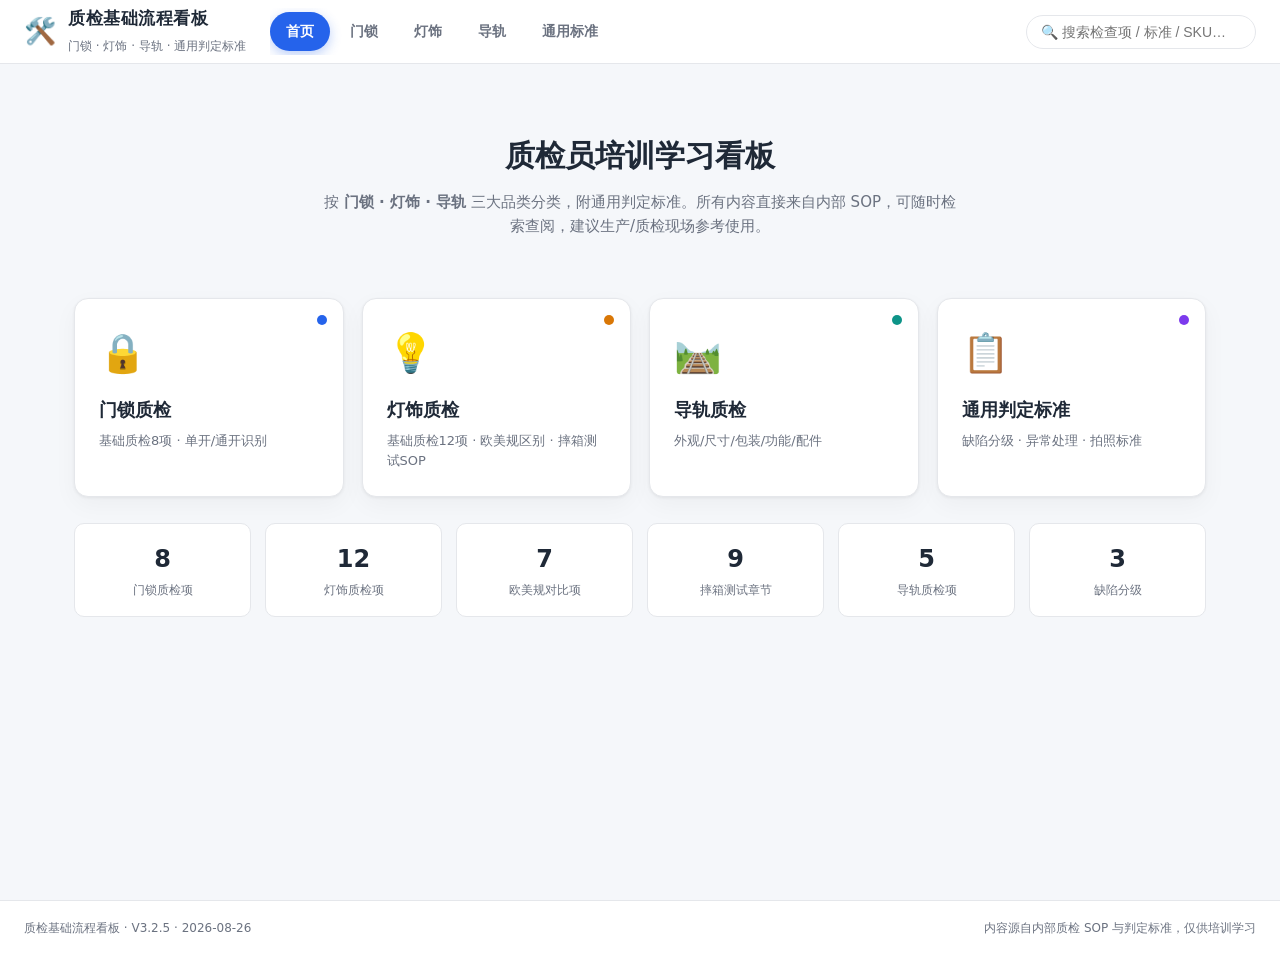
==== commit 8d76809f: "V3.2.5 · 2026-08-26 门锁配件检查（standalone）" ====
--- a/standalone.html
+++ b/standalone.html
@@ -331,7 +331,7 @@
    V2 更新：根据「灯饰+门锁+导轨质检不良备注3.0」更新三大品类基础质检流程。 */
 window.QC_DATA = {
   meta: {
-    version: "V3.2.4 · 2026-08-26",
+    version: "V3.2.5 · 2026-08-26",
     source: "门锁/灯饰/导轨 质检基础流程资料 · 3.0更新"
   },
   // ============ 门锁 ============
@@ -349,7 +349,7 @@
           ["2", "标签条码", "条码清晰可扫、信息准确"],
           ["3", "数量清点", "包裹内产品数量、配件正确"],
           ["4", "整体外观", "无磕碰、毛刺、掉漆、生锈、变形、颗粒、色差等"],
-          ["5", "配件检查", "1.螺丝、锁利、扣板、扣盒、前后挡盖、拆装扳手、说明书、钥匙正确且齐全，所有D型扣板为铁质\n2.ORB/OB/OD系列配件为黑色，其他系列配件与主体色一致\n3.锁利规格严格区分45度/90度开启角度"],
+          ["5", "配件检查", "锁利、扣板、扣盒、螺丝、前后挡盖、拆装扳手、说明书、钥匙清点，不漏放混放；"],
           ["6", "钥匙开关", "钥匙拔插顺畅、转动无卡顿、匹配正确锁芯"],
           ["7", "反锁功能", "安装测试，锁定按钮压力标准：8N~15N±1N，若按压力小于8N或大于15N触发锁定，判定不良"],
           ["8", "结构功能", "检查螺丝、锁孔无歪斜，锁芯牢固不松动，执手/锁球转动回弹有力无异响，无下垂"]
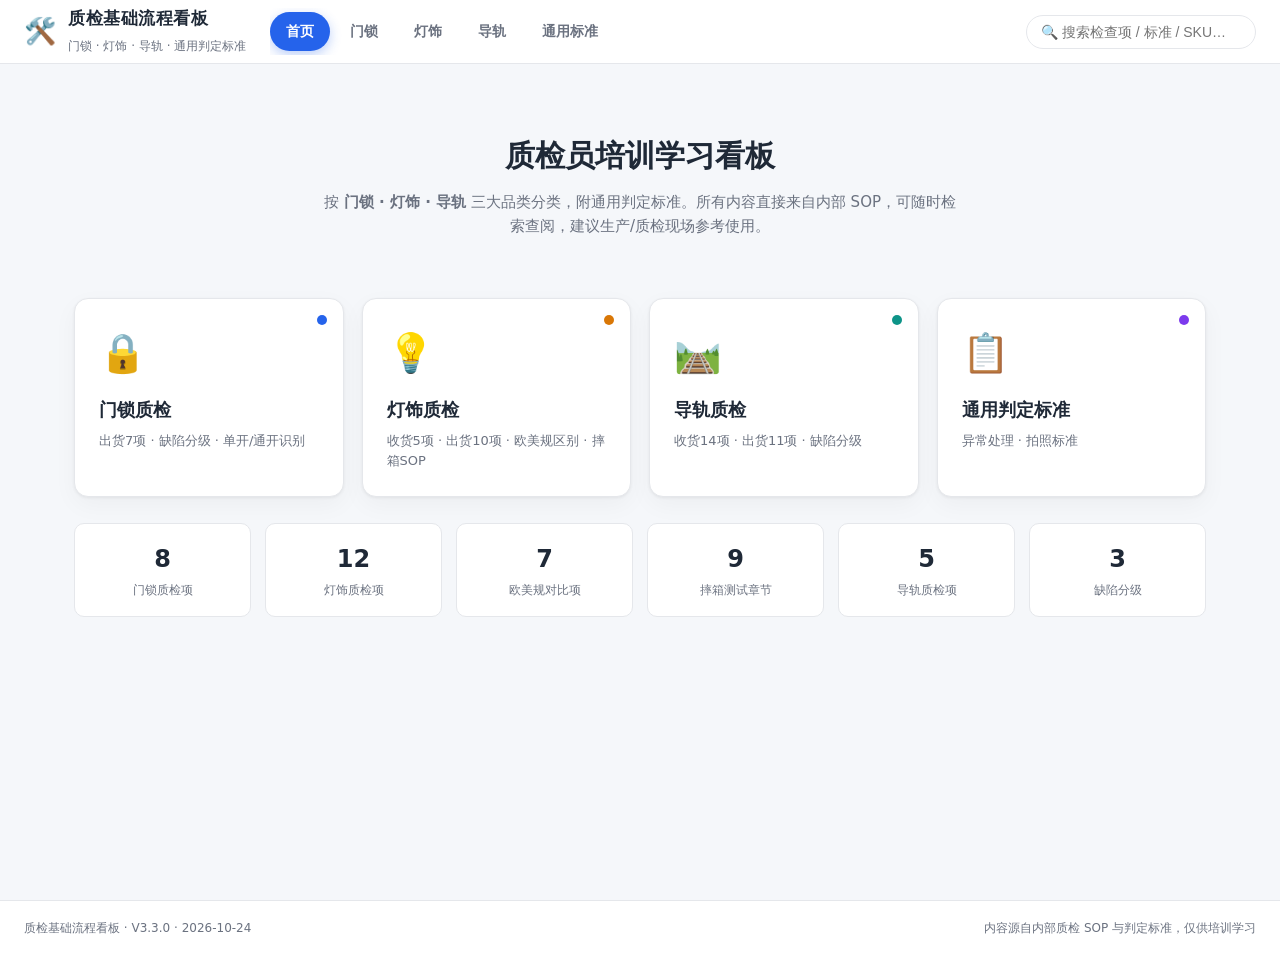
==== commit 2f16333b: "V3.3.0 · 2026-10-24 按标准库01-标准库(10-14版)重建：门锁出货7项/灯具收货5+出货10/导轨收货14+出货11，缺陷分级按品类拆分（standalone.html）" ====
--- a/standalone.html
+++ b/standalone.html
@@ -1,966 +1,1057 @@
-<!DOCTYPE html>
-<html lang="zh-CN">
-<head>
-<meta charset="UTF-8">
-<meta name="viewport" content="width=device-width, initial-scale=1.0">
-<title>质检基础流程看板 · 门锁 / 灯饰 / 导轨</title>
-<link rel="icon" href="data:image/svg+xml,<svg xmlns='http://www.w3.org/2000/svg' viewBox='0 0 100 100'><text y='.9em' font-size='90'>🛠️</text></svg>">
-<style>
-:root{
-  --bg:#f5f7fa; --card:#fff; --ink:#1f2937; --muted:#6b7280;
-  --line:#e5e7eb; --primary:#2563eb; --accent:#0d9488;
-  --ok:#16a34a; --warn:#d97706; --bad:#dc2626;
-  --radius:14px; --shadow:0 1px 3px rgba(0,0,0,.06),0 8px 24px rgba(0,0,0,.04);
-}
-*{box-sizing:border-box}
-html{scroll-behavior:smooth}
-body{
-  margin:0;font-family:"Microsoft YaHei","PingFang SC","Segoe UI",system-ui,sans-serif;
-  background:var(--bg);color:var(--ink);line-height:1.6;
-}
-/* ===== topbar ===== */
-.topbar{
-  position:sticky;top:0;z-index:50;display:flex;align-items:center;gap:24px;
-  padding:0 24px;height:64px;background:rgba(255,255,255,.92);
-  backdrop-filter:blur(8px);border-bottom:1px solid var(--line);
-}
-.brand{display:flex;align-items:center;gap:12px;flex-shrink:0}
-.logo{font-size:26px}
-.brand-text h1{font-size:17px;margin:0;letter-spacing:.5px}
-.brand-text .sub{font-size:12px;color:var(--muted)}
-.tabs{
-  display:flex;gap:4px;
-  flex:1;min-width:0;
-  overflow-x:auto;overflow-y:hidden;
-  scrollbar-width:none;-ms-overflow-style:none;
-  padding:4px 0;
-}
-.tabs::-webkit-scrollbar{display:none}
-.tab{
-  flex-shrink:0;
-  padding:8px 16px;border-radius:999px;text-decoration:none;color:var(--muted);
-  font-size:14px;font-weight:600;transition:.15s;white-space:nowrap;
-  -webkit-tap-highlight-color:transparent;
-}
-.tab:hover{background:#eef2f7;color:var(--ink)}
-.tab.active{background:var(--primary);color:#fff;box-shadow:0 4px 12px rgba(37,99,235,.3)}
-.search{flex-shrink:0;margin-left:auto}
-.search input{
-  width:230px;padding:8px 14px;border:1px solid var(--line);border-radius:999px;
-  font-size:14px;outline:none;background:#fff;transition:.15s;
-}
-.search input:focus{border-color:var(--primary);box-shadow:0 0 0 3px rgba(37,99,235,.12)}
-
-/* ===== main view ===== */
-.view{max-width:1180px;margin:0 auto;padding:28px 24px 80px;min-height:calc(100vh - 64px)}
-
-/* ===== footer ===== */
-.footer{
-  display:flex;justify-content:space-between;flex-wrap:wrap;gap:8px;
-  padding:18px 24px;border-top:1px solid var(--line);color:var(--muted);
-  font-size:12px;background:#fff;
-}
-
-/* ===== page head ===== */
-.page-head{margin-bottom:24px}
-.page-head h2{margin:0 0 6px;font-size:26px;display:flex;align-items:center;gap:10px}
-.page-head p{margin:0;color:var(--muted);font-size:14px}
-.crumbs{font-size:12px;color:var(--muted);margin-bottom:10px}
-.crumbs a{color:var(--primary);text-decoration:none}
-
-/* ===== card ===== */
-.card{
-  background:var(--card);border-radius:var(--radius);padding:22px 24px;
-  box-shadow:var(--shadow);margin-bottom:20px;border:1px solid var(--line);
-}
-.card-title{display:flex;align-items:center;justify-content:space-between;gap:12px;margin-bottom:14px}
-.card-title h3{margin:0;font-size:18px}
-.card-title .src{font-size:11px;color:var(--muted);background:#f3f4f6;padding:3px 9px;border-radius:6px;white-space:nowrap}
-.note{font-size:13px;color:var(--muted);margin:-4px 0 16px}
-
-/* ===== table ===== */
-.table-wrap{overflow-x:auto;-webkit-overflow-scrolling:touch;margin:0 -4px;padding:0 4px}
-table{width:100%;border-collapse:collapse;font-size:14px;table-layout:fixed;min-width:480px}
-th,td{text-align:left;padding:11px 15px;border-bottom:1px solid var(--line);vertical-align:top;word-break:break-word}
-th{background:#f9fafb;font-weight:600;color:#374151;position:sticky;top:0}
-tbody tr:hover{background:#fafbfc}
-table.col2 th:first-child,table.col2 td:first-child{width:42%}
-table.col2 th:last-child,table.col2 td:last-child{width:58%}
-/* ===== brand-grid ===== */
-.brand-grid{
-  display:grid;
-  grid-template-columns:240px 1fr;
-  column-gap:80px;
-  row-gap:0;
-  font-size:14px;
-  border:1px solid var(--line);
-  border-radius:8px;
-  overflow:hidden;
-}
-.brand-grid .bh{
-  font-weight:600;color:#374151;
-  background:#f9fafb;padding:14px 18px;
-  border-bottom:2px solid var(--line);
-  white-space:nowrap;
-}
-.brand-grid .bc{
-  padding:14px 18px;
-  border-bottom:1px solid var(--line);
-  white-space:nowrap;
-  min-width:0;
-}
-.brand-grid .bc.brand{font-weight:600;font-family:Consolas,"Courier New",monospace}
-.brand-grid .bc:nth-last-child(-n+2){border-bottom:none}
-.brand-grid pre.cell{white-space:nowrap}
-@media(max-width:520px){
-  .brand-grid{grid-template-columns:120px 1fr;gap:0 30px}
-}
-td.num,th.num{width:54px;text-align:center;color:var(--muted);font-variant-numeric:tabular-nums}
-.mono{font-family:Consolas,"Courier New",monospace}
-pre.cell{white-space:pre-wrap;margin:0;font-family:inherit;font-size:14px}
-
-/* ===== badges ===== */
-.badge{display:inline-block;padding:2px 10px;border-radius:999px;font-size:12px;font-weight:600}
-.b-crit{background:#fee2e2;color:#b91c1c}
-.b-main{background:#ffedd5;color:#c2410c}
-.b-min{background:#dcfce7;color:#15803d}
-
-/* ===== logic ===== */
-.logic-grid{display:grid;grid-template-columns:repeat(auto-fill,minmax(220px,1fr));gap:14px;margin-bottom:18px}
-.logic-card{border:1px solid var(--line);border-radius:10px;padding:14px;background:#fff}
-.logic-card.single{border-left:4px solid var(--primary)}
-.logic-card.master{border-left:4px solid var(--warn)}
-.logic-card .lbl{font-size:12px;color:var(--muted);margin-bottom:8px}
-.logic-card .skus{display:flex;flex-wrap:wrap;gap:6px}
-.logic-card .sku{font-family:Consolas,monospace;background:#f3f4f6;padding:3px 8px;border-radius:5px;font-size:13px}
-.rules{background:#eff6ff;border-radius:10px;padding:16px 20px;border-left:4px solid var(--primary)}
-.rules ol{margin:0;padding-left:20px}
-.rules li{margin-bottom:6px;font-size:14px}
-
-/* ===== compare ===== */
-.cmp{display:grid;grid-template-columns:120px 1fr 1fr;gap:0;border:1px solid var(--line);border-radius:10px;overflow:hidden}
-.cmp .h{background:#f9fafb;font-weight:600;padding:10px 14px;border-bottom:1px solid var(--line);text-align:center}
-.cmp .item{font-weight:600;padding:12px 14px;border-bottom:1px solid var(--line);border-right:1px solid var(--line);background:#fafbfc}
-.cmp .cell{padding:12px 14px;border-bottom:1px solid var(--line)}
-.cmp .cell.us{border-right:1px solid var(--line)}
-.cmp .cell.us,.cmp .cell.us pre.cell{color:#1d4ed8}
-.cmp .cell.eu,.cmp .cell.eu pre.cell{color:#b45309}
-.cmp .row:last-child>*{border-bottom:none}
-.cmp-flag{display:inline-flex;align-items:center;gap:6px;font-weight:600;font-size:13px}
-.flag-us{color:#1d4ed8}.flag-eu{color:#b45309}
-.footer-note{margin-top:14px;background:#fef3c7;border-radius:8px;padding:12px 16px;font-size:13px;color:#92400e}
-
-/* ===== grade ===== */
-.grade{border-left:6px solid var(--bad);border-radius:0 10px 10px 0;padding:18px 22px;margin-bottom:16px;background:#fff;border:1px solid var(--line);border-left-width:6px}
-.grade.main{border-left-color:var(--warn)}
-.grade.min{border-left-color:var(--ok)}
-.grade h4{margin:0 0 4px;font-size:17px;display:flex;align-items:center;gap:10px;flex-wrap:wrap}
-.grade .rate{font-weight:600;color:#374151;font-size:13px;margin-bottom:10px}
-.grade dl{margin:6px 0 0;display:grid;grid-template-columns:88px 1fr;gap:6px 12px;font-size:14px}
-.grade dt{color:var(--muted);font-weight:600}
-.grade dd{margin:0}
-
-/* ===== doc ===== */
-.doc-block{margin-bottom:20px}
-.doc-block h4{font-size:17px;margin:0 0 8px;color:var(--primary);border-left:4px solid var(--primary);padding-left:10px}
-.doc-block h5{font-size:15px;margin:14px 0 6px;color:#374151}
-.doc-block p{margin:0 0 8px;font-size:14px}
-.doc-block ul{margin:0 0 8px;padding-left:22px}
-.doc-block li{margin-bottom:5px;font-size:14px}
-.kv{display:grid;grid-template-columns:130px 1fr;gap:8px 14px;background:#f9fafb;border-radius:8px;padding:14px 18px;margin:6px 0}
-.kv .k{color:var(--muted);font-weight:600}
-
-/* ===== home ===== */
-.hero{text-align:center;padding:40px 20px 30px}
-.hero .big{font-size:30px;font-weight:800;margin:0 0 10px}
-.hero .lead{color:var(--muted);font-size:15px;max-width:640px;margin:0 auto}
-.cat-grid{display:grid;grid-template-columns:repeat(auto-fill,minmax(240px,1fr));gap:18px;margin-top:30px}
-.cat-card{
-  text-decoration:none;color:inherit;background:var(--card);border:1px solid var(--line);
-  border-radius:var(--radius);padding:24px;box-shadow:var(--shadow);transition:.18s;
-  display:block;position:relative;overflow:hidden;
-}
-.cat-card:hover{transform:translateY(-4px);box-shadow:0 12px 30px rgba(0,0,0,.1)}
-.cat-card .ic{font-size:38px;margin-bottom:12px;display:block}
-.cat-card h3{margin:0 0 6px;font-size:18px}
-.cat-card p{margin:0;color:var(--muted);font-size:13px}
-.cat-card .tag{position:absolute;top:16px;right:16px;width:10px;height:10px;border-radius:50%}
-.stat-row{display:grid;grid-template-columns:repeat(auto-fill,minmax(150px,1fr));gap:14px;margin-top:26px}
-.stat{background:#fff;border:1px solid var(--line);border-radius:10px;padding:16px;text-align:center}
-.stat .n{font-size:24px;font-weight:800}
-.stat .l{font-size:12px;color:var(--muted);margin-top:2px}
-
-/* ===== search highlight ===== */
-mark{background:#fde68a;border-radius:3px;padding:0 2px}
-.hidden{display:none!important}
-
-/* ===== responsive: 平板及以下 ===== */
-@media(max-width:820px){
-  .topbar{
-    height:auto;padding:10px 14px;gap:10px;
-    flex-wrap:wrap;
-  }
-  .tabs{
-    order:3;width:100%;flex:none;
-    gap:6px;padding:2px 0;
-  }
-  .tab{padding:7px 14px;font-size:13px}
-  .brand-text .sub{display:none}
-  .search{margin-left:auto;order:2}
-  .search input{width:140px}
-  .view{padding:18px 14px 60px}
-
-  /* table: 移除最小宽度限制，让小表格正常显示 */
-  table{min-width:auto;font-size:13px}
-  th,td{padding:9px 10px}
-
-  /* compare */
-  .cmp{grid-template-columns:1fr}
-  .cmp .item{border-right:none}
-  .cmp .cell.us{border-right:none;border-bottom:1px solid var(--line)}
-
-  /* grade */
-  .grade dl{grid-template-columns:1fr}
-  .grade{padding:14px 16px}
-
-  /* kv */
-  .kv{grid-template-columns:1fr}
-
-  /* page head */
-  .page-head h2{font-size:22px}
-  .hero .big{font-size:26px}
-  .hero{padding:30px 14px 20px}
-}
-
-/* ===== responsive: 手机 ===== */
-@media(max-width:520px){
-  .topbar{padding:8px 10px;gap:8px}
-  .brand{gap:8px}
-  .brand-text h1{font-size:15px}
-  .logo{font-size:22px}
-  .tab{padding:6px 12px;font-size:12px}
-  .search input{width:100%;min-width:80px;font-size:13px}
-  .view{padding:14px 10px 50px}
-
-  /* card */
-  .card{padding:16px 14px;border-radius:12px}
-  .card-title h3{font-size:16px}
-
-  /* table */
-  th,td{padding:7px 8px;font-size:12px}
-  pre.cell{font-size:12px}
-
-  /* logic */
-  .logic-grid{grid-template-columns:1fr;gap:10px}
-  .logic-card{padding:12px}
-
-  /* home */
-  .hero{padding:24px 10px 16px}
-  .hero .big{font-size:22px}
-  .hero .lead{font-size:13px}
-  .cat-grid{grid-template-columns:1fr;gap:12px}
-  .cat-card{padding:18px}
-  .cat-card .ic{font-size:30px}
-  .stat-row{grid-template-columns:repeat(3,1fr);gap:10px}
-  .stat{padding:12px 8px}
-  .stat .n{font-size:20px}
-
-  /* compare */
-  .cmp .h{padding:8px 10px;font-size:12px}
-  .cmp .item,.cmp .cell{padding:10px;font-size:13px}
-
-  /* grade */
-  .grade h4{font-size:15px}
-
-  /* doc */
-  .doc-block h4{font-size:15px}
-  .doc-block p,.doc-block li{font-size:13px}
-  .kv{padding:10px 14px;font-size:13px}
-  .kv .k{font-size:13px}
-
-  /* rules */
-  .rules{padding:12px 14px}
-  .rules li{font-size:13px}
-
-  /* footer */
-  .footer{flex-direction:column;text-align:center;gap:4px;padding:14px 10px;font-size:11px}
-}
-
-/* ===== responsive: 极小屏 ===== */
-@media(max-width:380px){
-  .brand-text .sub{display:none}
-  .stat-row{grid-template-columns:repeat(2,1fr)}
-  .topbar{gap:6px}
-  .search input{min-width:70px;padding:6px 10px}
-  .tabs{gap:4px}
-  .tab{padding:5px 10px;font-size:11px}
-}
-
-</style>
-</head>
-<body>
-<header class="topbar">
-  <div class="brand">
-    <span class="logo">🛠️</span>
-    <div class="brand-text">
-      <h1>质检基础流程看板</h1>
-      <span class="sub">门锁 · 灯饰 · 导轨 · 通用判定标准</span>
-    </div>
-  </div>
-  <nav class="tabs">
-    <a href="#/home" class="tab" data-route="home">首页</a>
-    <a href="#/lock" class="tab" data-route="lock">门锁</a>
-    <a href="#/light" class="tab" data-route="light">灯饰</a>
-    <a href="#/track" class="tab" data-route="track">导轨</a>
-    <a href="#/standard" class="tab" data-route="standard">通用标准</a>
-  </nav>
-  <div class="search">
-    <input id="searchBox" type="search" placeholder="🔍 搜索检查项 / 标准 / SKU…" autocomplete="off">
-  </div>
-</header>
-
-<main id="view" class="view"></main>
-
-<footer class="footer">
-  <span>质检基础流程看板 <span id="ver"></span></span>
-  <span>内容源自内部质检 SOP 与判定标准，仅供培训学习</span>
-</footer>
-
-<script>
-/* 看板数据 —— 内容源自桌面源文件，文字逻辑保持原样。
-   V2 更新：根据「灯饰+门锁+导轨质检不良备注3.0」更新三大品类基础质检流程。 */
-window.QC_DATA = {
-  meta: {
-    version: "V3.2.5 · 2026-08-26",
-    source: "门锁/灯饰/导轨 质检基础流程资料 · 3.0更新"
-  },
-  // ============ 门锁 ============
-  lock: {
-    title: "门锁质检",
-    color: "#2563eb",
-    sections: [
-      {
-        type: "table",
-        title: "门锁基础质检流程",
-        source: "灯饰+门锁+导轨质检不良备注3.0.xlsx · 门锁质检重点3.0",
-        headers: ["序列", "检查项目", "检验描述"],
-        rows: [
-          ["1", "包装外观", "包装完好无损、无受潮、变形、涂抹"],
-          ["2", "标签条码", "条码清晰可扫、信息准确"],
-          ["3", "数量清点", "包裹内产品数量、配件正确"],
-          ["4", "整体外观", "无磕碰、毛刺、掉漆、生锈、变形、颗粒、色差等"],
-          ["5", "配件检查", "锁利、扣板、扣盒、螺丝、前后挡盖、拆装扳手、说明书、钥匙清点，不漏放混放；"],
-          ["6", "钥匙开关", "钥匙拔插顺畅、转动无卡顿、匹配正确锁芯"],
-          ["7", "反锁功能", "安装测试，锁定按钮压力标准：8N~15N±1N，若按压力小于8N或大于15N触发锁定，判定不良"],
-          ["8", "结构功能", "检查螺丝、锁孔无歪斜，锁芯牢固不松动，执手/锁球转动回弹有力无异响，无下垂"]
-        ]
-      },
-      {
-        type: "logic",
-        title: "单开 / 通开 识别逻辑",
-        source: "门锁单开通开逻辑.xlsx",
-        examples: [
-          { label: "单开门锁主SKU示例", vals: ["MS7812BK21", "MS7812BK21T1"] },
-          { label: "单开门锁组合SKU示例", vals: ["MS7812BK21-2", "MS7812BK21T1-2"] },
-          { label: "通开门锁主SKU示例", vals: ["MS7812BK21T2", "MS7812BK21T3"] },
-          { label: "通开门锁组合SKU示例", vals: ["MS7812BK21T2-2", "MS7812BK21T3-3"] }
-        ],
-        rules: [
-          "主SKU和组合SKU中不带\"T\"或带有\"T1\"的为单开",
-          "主SKU和组合SKU中有\"TX\"的为通开（X表示除去1的任意阿拉伯数字）",
-          "单Pack包裹和大拉手锁是单把锁独立包装，不存在单开和通开逻辑"
-        ]
-      }
-    ]
-  },
-
-  // ============ 灯饰 ============
-  light: {
-    title: "灯饰质检",
-    color: "#d97706",
-    sections: [
-      {
-        type: "table",
-        title: "灯饰基础质检流程",
-        source: "灯饰+门锁+导轨质检不良备注3.0.xlsx · 灯饰质检重点3.0",
-        headers: ["序列", "检查项目", "检验描述"],
-        rows: [
-          ["1", "包装标识", "条码清晰可扫且与系统一致，外箱/说明书品牌正确、包装完好无损、无受潮，无违规中文字样；测量箱规尺寸及重量；包装泡沫硬度实测≥7KG"],
-          ["2", "产品主体", "所有配件形状、尺寸、颜色等与说明书及系统图片一致；灯体无破损、掉漆、划痕、气泡，摇晃内部无异响；有UL/CE等认证标志"],
-          ["3", "结构承重", "吊灯悬挂后灯罩水平度误差≤3.5°，观感无明显倾斜，承重部件无变形"],
-          ["4", "配件齐全", "标配英文遥控/说明书，挂板、螺丝包（规格须匹配）、拆装工具齐全；插头款必须配挂钩"],
-          ["5", "点亮测试", "亚马逊LED灯饰通电持续亮灯15分钟无频闪、无异响、无异味；无极调光灯饰遥控各档位功能正常；遥控器电池和液体物质须取出发货"],
-          ["6", "漏电与极性", "①点亮测试时需同步检测：未通电金属部件及绝缘线路均无电流、无电压。②E27同类型螺纹灯头的螺纹外壳必须接零线，底部触点必须接火线，线头贴L/N标签"],
-          ["7", "亮度检查", "LED灯饰调光至最暗、最亮各档位，严禁闪烁、抖动或局部死灯。满载亮度须达标"],
-          ["8", "色温检测", "LED灯饰色温数值符合要求（暖光/冷光/无极调光）。同批次产品相同色温，视觉上无明显肉眼偏色（SDCM<5）"],
-          ["9", "光亮均匀检测", "LED灯饰顺着灯罩边缘及整体看一圈，严禁有明显暗影、黑斑、光斑不均，出光需柔和过渡"],
-          ["10", "显色指数（Ra）", "LED灯饰显色指数Ra≥ 80以上，确保照出来的颜色 真实自然，不偏色"],
-          ["11", "耐压测试", "工厂协助下进行1500V耐压测试（带开关灯具需提前调整至接通位置）判定逻辑：绝缘层完好，漏电流≤1.0mA为合格；漏电流>1.0mA或直接击穿放电为不合格"],
-          ["12", "网采定制", "欧规灯饰/室内壁灯配英德双语说明书；美规灯饰/户外壁灯配单面英文说明书"]
-        ]
-      },
-      {
-        type: "compare",
-        title: "欧美规灯饰质检项区别",
-        source: "欧美规灯饰质检项区别.xlsx",
-        note: "灯饰质检欧美标准区分",
-        pairs: [
-          { item: "电线规格", us: "火线、零线：18AWG（线芯直径≈1.02mm）\n地线：20AWG（线芯直径≈0.8mm)", eu: "火线、零线：0.75m㎡（线芯直径≈1mm)\n地线：0.5m㎡（线芯直径≈0.8mm)" },
-          { item: "电线执行标准", us: "火线：UL认证纯黑色绝缘层铜线\n零线：UL认证纯白色绝缘层铜线\n地线：无绝缘裸铜线或黄绿色绝缘层线", eu: "火线：CE或VDE认证深棕色绝缘层铜线\n零线：CE或VDE认证天蓝色绝缘层铜线\n地线：无绝缘裸铜线" },
-          { item: "灯头、LED光源、驱动", us: "UL或FCC认证", eu: "CE认证" },
-          { item: "电路电压标准", us: "标准电压：110-120V/60Hz", eu: "标准电压：220V-230V/50Hz" },
-          { item: "功率标准", us: "实际测量功率与标识功率误差范围10%以内", eu: "实际测量功率与标识功率误差范围10%以内" },
-          { item: "挂板配件", us: "轻型灯具挂板厚度1mm，重型灯具挂板厚度2mm；美制螺牙；边挂耳朵根据灯具情况进行相应调整", eu: "一字挂板\n轻型灯具挂板厚度1mm，重型灯具挂板厚度2mm；边挂耳朵根据灯具情况进行相应调整" },
-          { item: "光亮度衰减", us: "1万小时后仍维持初始亮度的70%", eu: "1万小时后仍维持初始亮度的70%" }
-        ],
-        footer: "LED灯饰，可变光/调光/调色灯饰、防水灯饰需要电源驱动，驱动类型：恒压驱动，恒流驱动，调光驱动，驱动电源功率应高于灯具总功率的20%-30%"
-      },
-      {
-        type: "doc",
-        title: "易碎灯饰摔箱测试 SOP",
-        source: "易碎灯饰摔箱测试SOP.docx",
-        doc: [
-          { h: "一、目的", p: "规范易碎灯饰产品摔箱测试的操作流程、判定标准及异常处理，确保产品包装能承受运输过程中的正常跌落冲击，保障终端到货质量，统一测试方法与判定依据。" },
-          { h: "二、适用范围", p: "本 SOP 适用于本公司采购及生产的单箱毛重≤20kg的所有易碎灯饰产品，包括玻璃 / 陶瓷灯罩灯饰、水晶挂件灯饰、金属薄壁结构吸顶灯、吊灯、壁灯、台灯等。单箱毛重＞20kg 的易碎灯饰产品，多人共同执行专项摔箱测试方案。" },
-          { h: "三、职责分工", list: [
-            "供应商管理：负责配合提供待测试的合格批次产品，并将测试结果反馈给供应商，督促其提交包装优化方案并验证整改效果",
-            "产品质量-中山仓：负责摔箱测试的全程操作、结果检验、记录填写及报告出具；负责不合格品的判定与跟踪处理"
-          ]},
-          { h: "四、工具与设备准备", table: {
-            headers: ["序号", "工具 / 设备名称", "规格要求", "用途"],
-            rows: [
-              ["1", "电子秤", "精度 ±0.1kg，量程 0-50kg", "称量样品单箱毛重"],
-              ["2", "钢卷尺", "量程 0-2m，精度 ±1mm", "测量跌落高度"],
-              ["3", "记号笔 / 封箱胶带", "普通油性记号笔、4.5CM宽透明胶带", "测试标记、封箱"],
-              ["4", "《摔箱测试记录表》", "电子表格图片/视频", "记录试验全过程数据"],
-              ["5", "光源", "根据灯头适配", "跌落后点亮测试"]
-            ]
-          }},
-          { h: "五、试验前准备", list: [
-            "跌落表面：混凝土或厚度≥8mm 的钢板制成的平滑、坚硬刚性表面，表面平整度误差≤2mm/m",
-            "跌落区域：清理所有杂物，确保跌落范围内人员有安全距离、无障碍物、无风扇等产生的强气流干扰",
-            "场地周边禁止无关人员进入测试区域",
-            "用电子秤称量每箱毛重并记录，确认单箱毛重≤20kg",
-            "检查外箱封箱状态，确保封箱胶带牢固、外箱无预破损、无变形",
-            "用记号笔在每箱外箱标注测试顺序（如：S1、S2、S3）"
-          ]},
-          { sub: "5.1 初始状态检验", list: [
-            "打开样品箱，对箱内所有产品及配件进行 100% 全检",
-            "检查内容：易碎部件（玻璃、陶瓷、水晶等）无裂纹 / 崩边 / 碎裂、结构件无变形 / 松动、配件齐全、表面无划痕 / 掉漆",
-            "点亮测试：通电点亮 ，确认无闪烁、异响、断路",
-            "拍摄初始状态照片/视频，记录检验结果；确认无任何损伤后，按原包装方式重新封装，确保与正常出货状态一致"
-          ]},
-          { h: "六、标准操作流程", sub: "6.1 核心测试参数", kv: [
-            ["统一跌落高度", "120cm（样品最低点至跌落表面的垂直距离）"],
-            ["跌落次数", "总计 10 次（1 角 + 3 棱 + 6 面）"],
-            ["跌落方式", "初速度为零的自由垂直跌落，不得施加任何外力；样品重力线必须通过被跌落的面、棱、角，并垂直于地面。"]
-          ]},
-          { sub: "6.2 跌落顺序（可倒置产品）", p: "所有可倒置的易碎灯饰产品，严格按以下顺序依次跌落，每完成一次跌落，需短暂观察外箱状态，无严重破裂方可继续下一次：", list: [
-            "选择纸箱任意一个底角，调整位置使重力线通过该角，自由跌落 1 次；",
-            "跌落该底角连接的最短棱，重力线垂直于该棱中点，自由跌落 1 次；",
-            "跌落该底角连接的第二短棱，重力线垂直于该棱中点，自由跌落 1 次；",
-            "跌落该底角连接的最长棱，重力线垂直于该棱中点，自由跌落 1 次；",
-            "跌落靠近该角的最小平面 1，重力线垂直于平面中心，自由跌落 1 次；",
-            "跌落相对的最小平面 2，重力线垂直于平面中心，自由跌落 1 次；",
-            "跌落靠近该角的第二小平面 1，重力线垂直于平面中心，自由跌落 1 次；",
-            "跌落相对的第二小平面 2，重力线垂直于平面中心，自由跌落 1 次；",
-            "跌落靠近该角的最大平面 1，重力线垂直于平面中心，自由跌落 1 次；",
-            "跌落相对的最大平面 2，重力线垂直于平面中心，自由跌落 1 次。"
-          ]},
-          { sub: "6.3 特殊跌落要求", list: [
-            "每跌落一次，晃动外箱判断内部是否有异常，若有异常则记录最后跌落面的编号",
-            "明确标注 「不可倒置」 的产品，无需按上述顺序跌落，仅对产品底面连续进行 6 次自由跌落试验，每次跌落间隔 1 分钟"
-          ]},
-          { sub: "6.4 试验后检验流程", list: [
-            "外箱检查：记录外箱破损、变形程度，封箱胶带脱落长度；拍摄外箱状态照片；",
-            "缓冲材料检查：打开外箱，检查泡沫、珍珠棉、气柱袋等缓冲材料是否破损、移位，产品是否在箱内发生窜动；",
-            "外观与结构检查：重点检查所有易碎部件，确认无裂纹、崩边、掉角、碎裂、脱落；检查金属结构件是否开裂、变形，紧固件是否松动、脱落；核对所有配件数量，尝试完整组装产品，确认安装后结构稳固、无晃动；检查产品表面涂层是否大面积脱落、划痕",
-            "通电点亮 10分钟，无闪烁、异响、漏电、发热异常",
-            "逐项填写《摔箱测试记录表》，对所有损伤部位进行标记并拍照存档。"
-          ]},
-          { h: "七、合格判定标准", sub: "7.1 合格判定", list: [
-            "外箱无严重破裂、无穿孔，封箱胶带无脱落",
-            "箱内缓冲材料无明显破损、移位，产品无窜动",
-            "产品无任何机械损伤，配件齐全，可正常组装且结构稳固"
-          ]},
-          { sub: "7.2 不合格判定", p: "出现以下任一情况，直接判定该批次产品摔箱测试不合格：", list: [
-            "样品出现易碎部件破损、裂痕、结构无法组装的严重损伤",
-            "样品出现任何形式的机械损伤或电路性能异常"
-          ]},
-          { h: "八、记录与存档", list: [
-            "测试完成后 1 个工作日内，测试人员需填写《摔箱测试记录表》，按照表头要求格式填写，附所有试验前后照片",
-            "所有原始记录、报告及照片需存档至少 2 年",
-            "摔箱测试后的所有样品原则上不得作为合格品出货，统一做报废或拆解处理"
-          ]},
-          { h: "九、安全注意事项", list: [
-            "跌落样品时，测试人员需站在跌落区域 1.5m 以外的安全位置，严禁站在样品跌落方向的正前方",
-            "搬运样品时注意轻拿轻放，避免样品提前跌落造成人员受伤或测试结果失效",
-            "点亮测试时严格遵守电气安全操作规程，防止触电事故发生"
-          ]}
-        ]
-      }
-    ]
-  },
-
-  // ============ 导轨 ============
-  track: {
-    title: "导轨质检",
-    color: "#0d9488",
-    sections: [
-      {
-        type: "table",
-        title: "导轨基础质检流程",
-        source: "灯饰+门锁+导轨质检不良备注3.0.xlsx · 导轨质检重点3.0",
-        headers: ["序列", "检查项目", "检验描述"],
-        rows: [
-          ["1", "外观检查", "1.外观无划痕、变形、生锈、压弯、毛刺、颗粒、无掉漆"],
-          ["2", "尺寸测量", "测量导轨的尺长、宽、高、重量、厚度等符合质检项数据要求"],
-          ["3", "包装检查", "1.唛头标签数据正确，与实物一致\n2.包装无破损、污渍、湿水\n3.封包完整，内部无空间浪费，封箱胶无堆积"],
-          ["4", "功能检查", "1.组件或结合处牢固，用于紧固的组件不应松动\n2.所有组件无磨损、变形，功能正常\n3.导轨滑出收回至极限尺寸，中途无卡顿"],
-          ["5", "配件检查", "1.品牌正确，说明书文字符合国家站点的语言\n2.螺丝、调节器等配件齐全，符合质检项标准"],
-          ["6", "硬度测试", "轨道 HV450、滚珠 HRC58"],
-          ["7", "顺滑度测试", "启动力≤15N、运行力≤10N"],
-          ["8", "承重测试", "额定承重 24h 变形≤0.5mm"],
-          ["9", "缓冲/自闭功能", "缓冲行程、自闭力度"],
-          ["10", "限位与定位", "防脱轨、45° 不脱落"],
-          ["11", "滚珠/滑轮组件", "保持架、偏磨检查"],
-          ["12", "耐腐蚀测试", "盐雾48h/96h分级"],
-          ["13", "开合寿命测试", "≥50000 次循环"]
-        ]
-      }
-    ]
-  },
-
-  // ============ 通用标准 ============
-  standard: {
-    title: "通用判定标准",
-    color: "#7c3aed",
-    sections: [
-      {
-        type: "grade",
-        title: "收发货不良判定 — 缺陷分级",
-        source: "收发货不良判定标准V1.xlsx · 退换货标准",
-        grades: [
-          {
-            level: "关键缺陷",
-            rate: "不良率 ≥ 1% → 整批退货 / 返工",
-            define: "影响安全、合规、核心功能，如：①不符合法律、法规 ②缺少核心配件/尺寸超差无法装配 ③配件/螺丝强度不达标易断裂",
-            quick: "「用了必有问题」：易伤到人、违法、炸/漏/断/完全不能用",
-            detail: "尺寸超差无法装配，缺少核心配件无法使用，核心功能失效，标签实物不符"
-          },
-          {
-            level: "主要缺陷",
-            rate: "＞1% 整批退货/返工，≤1% 特采",
-            define: "影响使用功能、批量一致性，如：①螺母螺纹滑丝/未打胶固定 ②表面电镀层脱落严重 ③产品精度误差超出行业标准",
-            quick: "「用不了/不好用」：装不上、用几次就坏、锈得快、功能问题",
-            detail: "螺牙滑丝/错位，焊口开裂/组件脱落，变形不可用，卡顿/虚位大，规格尺寸不符，配件缺失/不匹配，弹力/推力衰减，严重不对称，严重生锈/色差"
-          },
-          {
-            level: "次要缺陷",
-            rate: "＞3% 返工、有偿挑选，≤3% 特采",
-            define: "不影响功能，仅外观轻微瑕疵，如：①表面微小划痕（长度≤1cm、宽度≤1mm、深度≤0.5mm，三项全超标判断为主要缺陷）②标签印刷轻微偏移",
-            quick: "「能用但不好看」：划痕、轻微不对称、缺说明书/小装饰品",
-            detail: "表面微小划痕/颗粒/斑点/凹坑/掉漆/轻微色差（室外白天正常环境1米距离看不清），不会产生伤害的细小毛刺"
-          }
-        ]
-      },
-      {
-        type: "table",
-        title: "异常问题处理办法",
-        source: "收发货不良判定标准V1.xlsx · 异常问题处理办法",
-        note: "质检发现的问题 → 处理办法",
-        headers: ["质检发现的问题", "处理办法"],
-        rows: [
-          ["1.主图/实物/标签不符（颜色/造型/材质等）", "判定MSKU批量不良，钉钉群反馈产品、采购、跟单"],
-          ["2.质检系统无主图参照", "钉钉群反馈产品、采购（确认无误后质检）"],
-          ["3.品名描述与实物不符（颜色/造型/材质等）", "判定MSKU批量不良，钉钉群反馈产品、采购"],
-          ["4.产品实物/功能与系统资料不符", "判定MSKU批量不良，钉钉群反馈产品、采购"],
-          ["5.单个/N个产品外观不良", "＞3%判定MSKU整批不良，≤3%填写实际不良数"],
-          ["6.单个/N个产品功能不良/缺失配件", "判定MSKU整批不良"],
-          ["7.老产品主图缺失/SKU变更导致主图缺失", "钉钉群联系产品工程师确认"],
-          ["8.新产品主图缺失", "联系产品工程师确认（确认无误后质检）"]
-        ]
-      },
-      {
-        type: "doc",
-        title: "直发质检拍照标准",
-        source: "收发货不良判定标准V1.xlsx · 直发质检拍照标准",
-        note: "质检员在直发仓出货前必须拍摄的项目清单",
-        doc: [
-          {
-            h: "门锁质检拍照图片",
-            list: [
-              "包裹小条码标签",
-              "最小单位包裹开盖图",
-              "实物比对 + 全部配件图",
-              "实物比对 + 锁利组装图"
-            ]
-          },
-          {
-            h: "灯饰质检拍照图片",
-            list: [
-              "外箱大小标签图",
-              "开箱图",
-              "实物比对 + 全部配件图",
-              "产品组装图 + 点亮测试图",
-              "细节图片（灯头 / 吸顶盘 / 灯罩 / 线头等）"
-            ]
-          }
-        ]
-      }
-    ]
-  }
-};
-
-
-/* app.js — 质检基础流程看板前端逻辑（纯客户端 SPA） */
-(function () {
-  "use strict";
-  const D = window.QC_DATA;
-  const view = document.getElementById("view");
-  const verEl = document.getElementById("ver");
-
-  const esc = (s) =>
-    String(s == null ? "" : s)
-      .replace(/&/g, "&amp;").replace(/</g, "&lt;").replace(/>/g, "&gt;")
-      .replace(/"/g, "&quot;");
-
-  // 把单元格文本（含 \n）渲染为 <pre>；支持搜索高亮
-  function cell(text, q) {
-    let t = esc(text);
-    if (q) {
-      const re = new RegExp("(" + q.replace(/[.*+?^${}()|[\]\\]/g, "\\$&") + ")", "ig");
-      t = t.replace(re, "<mark>$1</mark>");
-    }
-    return '<pre class="cell">' + t.replace(/\n/g, "<br>") + "</pre>";
-  }
-
-  function src(tag) {
-    return tag ? '<span class="src">' + esc(tag) + "</span>" : "";
-  }
-
-  // ---- 渲染各 section 类型 ----
-  function renderTable(s, q) {
-    let rows = s.rows
-      .map((r, i) => {
-        const tds = r
-          .map((c, ci) => "<td" + (ci === 0 ? ' class="num"' : "") + ">" + cell(c, q) + "</td>")
-          .join("");
-        return "<tr>" + tds + "</tr>";
-      })
-      .join("");
-    const ths = s.headers
-      .map((h, i) => "<th" + (i === 0 ? ' class="num"' : "") + ">" + esc(h) + "</th>")
-      .join("");
-    const cls = s.headers.length === 2 ? (s.narrow ? ' class="col2-narrow"' : ' class="col2"') : "";
-    return (
-      '<section class="card"><div class="card-title"><h3>' +
-      esc(s.title) + "</h3>" + src(s.source) +
-      '</div>' + (s.note ? '<p class="note">' + esc(s.note) + "</p>" : "") +
-      '<div class="table-wrap"><table' + cls + '><thead><tr>' + ths +
-      '</tr></thead><tbody>' + rows + "</tbody></table></div></section>"
-    );
-  }
-
-  function renderLogic(s, q) {
-    const cards = s.examples
-      .map((e) => {
-        const isMaster = /通开/.test(e.label);
-        const skus = e.vals
-          .map((v) => '<span class="sku">' + cell(v, q) + "</span>")
-          .join("");
-        return (
-          '<div class="logic-card ' + (isMaster ? "master" : "single") + '"><div class="lbl">' +
-          esc(e.label) + '</div><div class="skus">' + skus + "</div></div>"
-        );
-      })
-      .join("");
-    const rules = s.rules
-      .map((r) => "<li>" + cell(r, q) + "</li>")
-      .join("");
-    return (
-      '<section class="card"><div class="card-title"><h3>' + esc(s.title) +
-      "</h3>" + src(s.source) + '</div><div class="logic-grid">' + cards +
-      '</div><div class="rules"><ol>' + rules + "</ol></div></section>"
-    );
-  }
-
-  function renderCompare(s, q) {
-    const rows = s.pairs
-      .map((p) => {
-        return (
-          '<div class="row" style="display:contents">' +
-          '<div class="item">' + esc(p.item) + "</div>" +
-          '<div class="cell us">' + cell(p.us, q) + "</div>" +
-          '<div class="cell eu">' + cell(p.eu, q) + "</div>" +
-          "</div>"
-        );
-      })
-      .join("");
-    return (
-      '<section class="card"><div class="card-title"><h3>' + esc(s.title) +
-      "</h3>" + src(s.source) + '</div>' + (s.note ? '<p class="note">' + esc(s.note) + "</p>" : "") +
-      '<div class="cmp"><div class="h"></div>' +
-      '<div class="h"><span class="cmp-flag flag-us">🇺🇸 美国标准</span></div>' +
-      '<div class="h"><span class="cmp-flag flag-eu">🇪🇺 欧洲标准</span></div>' +
-      rows + "</div>" +
-      (s.footer ? '<div class="footer-note">⚙️ ' + esc(s.footer) + "</div>" : "") +
-      "</section>"
-    );
-  }
-
-  function renderGrade(s) {
-    const colors = { "关键缺陷": "", "主要缺陷": "main", "次要缺陷": "min" };
-    const badges = { "关键缺陷": "b-crit", "主要缺陷": "b-main", "次要缺陷": "b-min" };
-    const blocks = s.grades
-      .map((g) => {
-        const cls = colors[g.level] || "";
-        return (
-          '<div class="grade ' + cls + '"><h4><span class="badge ' +
-          badges[g.level] + '">' + esc(g.level) + "</span></h4>" +
-          '<div class="rate">📊 ' + esc(g.rate) + "</div>" +
-          "<dl><dt>定义</dt><dd>" + esc(g.define) + "</dd>" +
-          "<dt>快速判断</dt><dd>" + esc(g.quick) + "</dd>" +
-          "<dt>具体表现</dt><dd>" + esc(g.detail) + "</dd></dl></div>"
-        );
-      })
-      .join("");
-    return (
-      '<section class="card"><div class="card-title"><h3>' + esc(s.title) +
-      "</h3>" + src(s.source) + "</div>" + blocks + "</section>"
-    );
-  }
-
-  function renderDoc(s) {
-    const blocks = s.doc
-      .map((b) => {
-        let inner = "";
-        if (b.p) inner += "<p>" + esc(b.p) + "</p>";
-        if (b.kv) {
-          inner += '<div class="kv">' + b.kv.map((k) =>
-            '<div class="k">' + esc(k[0]) + "</div><div>" + esc(k[1]) + "</div>").join("") + "</div>";
-        }
-        if (b.list) {
-          inner += "<ul>" + b.list.map((x) => "<li>" + esc(x) + "</li>").join("") + "</ul>";
-        }
-        if (b.imgs) {
-          inner += b.imgs.map((img) =>
-            '<figure style="margin:8px 0 16px;display:flex;gap:14px;align-items:flex-start">' +
-            '<img src="' + img.src + '" alt="' + esc(img.alt) + '" loading="lazy" style="width:120px;height:120px;object-fit:cover;border-radius:8px;box-shadow:0 2px 8px rgba(0,0,0,.1);flex-shrink:0">' +
-            '<figcaption style="font-size:14px;color:var(--ink);line-height:1.6;padding-top:4px">' + esc(img.alt) + '</figcaption></figure>'
-          ).join("");
-        }
-        if (b.table) {
-          const cls = b.table.headers.length === 2 ? ' class="col2"' : "";
-          const ths = b.table.headers.map((h) => "<th>" + esc(h) + "</th>").join("");
-          const trs = b.table.rows.map((r) =>
-            "<tr>" + r.map((c) => "<td>" + esc(c) + "</td>").join("") + "</tr>").join("");
-          inner += '<div class="table-wrap"><table' + cls + '><thead><tr>' + ths +
-            '</tr></thead><tbody>' + trs + "</tbody></table></div>";
-        }
-        const head = b.h
-          ? '<h4>' + esc(b.h) + "</h4>"
-          : b.sub ? '<h5>' + esc(b.sub) + "</h5>" : "";
-        return '<div class="doc-block">' + head + inner + "</div>";
-      })
-      .join("");
-    return (
-      '<section class="card"><div class="card-title"><h3>' + esc(s.title) +
-      "</h3>" + src(s.source) + "</div>" + blocks + "</section>"
-    );
-  }
-
-  function renderBrandGrid(s, q) {
-    const heads = s.headers
-      .map((h) => '<div class="bh">' + esc(h) + "</div>")
-      .join("");
-    const rows = s.rows
-      .map((r) => {
-        return (
-          '<div class="bc brand">' + esc(r[0]) + "</div>" +
-          '<div class="bc">' + esc(r[1]) + "</div>"
-        );
-      })
-      .join("");
-    return (
-      '<section class="card"><div class="card-title"><h3>' +
-      esc(s.title) + "</h3>" + src(s.source) +
-      '</div>' + (s.note ? '<p class="note">' + esc(s.note) + "</p>" : "") +
-      '<div class="brand-grid">' + heads + rows + "</div></section>"
-    );
-  }
-
-  function renderSection(s, q) {
-    switch (s.type) {
-      case "table": return renderTable(s, q);
-      case "logic": return renderLogic(s, q);
-      case "compare": return renderCompare(s, q);
-      case "grade": return renderGrade(s);
-      case "doc": return renderDoc(s);
-      case "brand-grid": return renderBrandGrid(s, q);
-      default: return "";
-    }
-  }
-
-  // ---- 页面 ----
-  function categoryPage(key) {
-    const cat = D[key];
-    const html =
-      '<div class="crumbs"><a href="#/home">首页</a> / ' + esc(cat.title) + "</div>" +
-      '<div class="page-head"><h2>🛠️ ' + esc(cat.title) +
-      '</h2><p>共 ' + cat.sections.length + " 个板块 · 内容依据内部 SOP 整理</p></div>" +
-      cat.sections.map((s) => renderSection(s)).join("");
-    view.innerHTML = html;
-    document.title = cat.title + " · 质检基础流程看板";
-  }
-
-  function standardPage() { categoryPage("standard"); }
-
-  function homePage() {
-    const cats = [
-      { key: "lock", ic: "🔒", desc: "基础质检8项 · 单开/通开识别" },
-      { key: "light", ic: "💡", desc: "基础质检12项 · 欧美规区别 · 摔箱测试SOP" },
-      { key: "track", ic: "🛤️", desc: "外观/尺寸/包装/功能/配件" },
-      { key: "standard", ic: "📋", desc: "缺陷分级 · 异常处理 · 拍照标准" }
-    ];
-    const cards = cats
-      .map((c) => {
-        const cat = D[c.key];
-        return (
-          '<a class="cat-card" href="#/' + c.key + '"><span class="tag" style="background:' +
-          cat.color + '"></span><span class="ic">' + c.ic + "</span><h3>" +
-          esc(cat.title) + "</h3><p>" + esc(c.desc) + "</p></a>"
-        );
-      })
-      .join("");
-    const stats =
-      '<div class="stat"><div class="n">8</div><div class="l">门锁质检项</div></div>' +
-      '<div class="stat"><div class="n">12</div><div class="l">灯饰质检项</div></div>' +
-      '<div class="stat"><div class="n">7</div><div class="l">欧美规对比项</div></div>' +
-      '<div class="stat"><div class="n">9</div><div class="l">摔箱测试章节</div></div>' +
-      '<div class="stat"><div class="n">5</div><div class="l">导轨质检项</div></div>' +
-      '<div class="stat"><div class="n">3</div><div class="l">缺陷分级</div></div>';
-    view.innerHTML =
-      '<div class="hero"><p class="big">质检员培训学习看板</p><p class="lead">' +
-      "按 <b>门锁 · 灯饰 · 导轨</b> 三大品类分类，附通用判定标准。所有内容直接来自内部 SOP，" +
-      "可随时检索查阅，建议生产/质检现场参考使用。</p></div>" +
-      '<div class="cat-grid">' + cards + "</div>" +
-      '<div class="stat-row">' + stats + "</div>";
-    document.title = "质检基础流程看板 · 门锁 / 灯饰 / 导轨";
-  }
-
-  // ---- 搜索（跨全部品类） ----
-  function searchPage(q) {
-    const ql = q.toLowerCase();
-    const cats = [
-      { key: "lock", ic: "🔒" },
-      { key: "light", ic: "💡" },
-      { key: "track", ic: "🛤️" },
-      { key: "standard", ic: "📋" }
-    ];
-    let hits = [];
-    cats.forEach((c) => {
-      D[c.key].sections.forEach((s) => {
-        const collect = (text, ctx) => {
-          if (text && String(text).toLowerCase().includes(ql)) {
-            hits.push({ cat: c, sec: s, ctx: ctx || s.title, text: String(text) });
-          }
-        };
-        if (s.rows) s.rows.forEach((r) => r.forEach((x) => collect(x, s.title)));        if (s.pairs) s.pairs.forEach((p) => { collect(p.us, p.item + "（美国）"); collect(p.eu, p.item + "（欧洲）"); collect(p.item, "对比项"); });
-        if (s.examples) s.examples.forEach((e) => { e.vals.forEach((v) => collect(v, e.label)); collect(e.label, "标签"); });
-        if (s.rules) s.rules.forEach((r) => collect(r, s.title + " 规则"));
-        if (s.grades) s.grades.forEach((g) => { collect(g.define, g.level); collect(g.quick, g.level); collect(g.detail, g.level); collect(g.rate, g.level); });
-        if (s.doc) s.doc.forEach((b) => { collect(b.p, b.h || b.sub); if (b.list) b.list.forEach((x) => collect(x, b.h || b.sub)); if (b.kv) b.kv.forEach((k) => { collect(k[1], k[0]); }); });
-      });
-    });
-    let body;
-    if (!hits.length) {
-      body = '<div class="hero"><p class="big">🔍 没有找到 “' + esc(q) + '”</p><p class="lead">试试：单开、通开、摔箱、关键缺陷、CE、UL、卡顿、电镀 ……</p></div>';
-    } else {
-      body =
-        '<div class="crumbs"><a href="#/home">首页</a> / 搜索结果</div>' +
-        '<div class="page-head"><h2>🔍 “' + esc(q) + '” 的搜索结果</h2><p>共 ' + hits.length + " 条命中，已跨全部品类检索</p></div>" +
-        hits.slice(0, 80)
-          .map((h) => {
-            const t = esc(h.text).replace(/\n/g, "<br>");
-            const re = new RegExp("(" + q.replace(/[.*+?^${}()|[\]\\]/g, "\\$&") + ")", "ig");
-            const hi = t.replace(re, "<mark>$1</mark>");
-            return (
-              '<a class="cat-card" href="#/' + h.cat.key + '" style="margin-bottom:14px"><span class="ic" style="font-size:22px">' +
-              h.cat.ic + "</span><h3 style=\"font-size:14px\">" + esc(h.ctx) + "</h3><p>" +
-              hi + "</p></a>"
-            );
-          })
-          .join("");
-    }
-    view.innerHTML = body;
-    document.title = "搜索：" + q + " · 质检基础流程看板";
-  }
-
-  // ---- 路由 ----
-  let initialLoad = true;  // 首次加载标志，用来强制首页
-  function router() {
-    const hashRaw = location.hash.replace(/^#\/?/, "");
-    const q = document.getElementById("searchBox").value.trim();
-
-    // 高亮 tab
-    document.querySelectorAll(".tab").forEach((t) =>
-      t.classList.toggle("active", t.dataset.route === hashRaw));
-
-    // 首次加载：强制首页，忽略浏览器记忆的 hash
-    if (initialLoad) {
-      initialLoad = false;
-      if (hashRaw !== "home") {
-        location.hash = "#/home";
-        return; // hash 变化会触发 hashchange 再次进入 router
-      }
-    }
-
-    if (q && hashRaw === "search") {
-      searchPage(q);
-      window.scrollTo(0, 0);
-      return;
-    }
-
-    // 渲染对应页面
-    if (hashRaw === "home") {
-      homePage();
-    } else if (hashRaw === "lock") {
-      categoryPage("lock");
-    } else if (hashRaw === "light") {
-      categoryPage("light");
-    } else if (hashRaw === "track") {
-      categoryPage("track");
-    } else if (hashRaw === "standard") {
-      standardPage();
-    } else {
-      location.hash = "#/home";
-      return;
-    }
-    window.scrollTo(0, 0);
-  }
-
-  // 搜索框：回车跳转搜索页，清空回首页
-  const box = document.getElementById("searchBox");
-  box.addEventListener("keydown", (e) => {
-    if (e.key === "Enter") {
-      const v = box.value.trim();
-      if (v) { location.hash = "#/search"; router(); }
-    }
-  });
-  box.addEventListener("input", () => {
-    if (!box.value.trim() && location.hash.replace(/^#\/?/, "") === "search") {
-      location.hash = "#/home";
-    }
-  });
-
-  if (verEl) verEl.textContent = "· " + D.meta.version;
-  window.addEventListener("hashchange", router);
-  // 强制首页：每次打开页面都显示首页
-  location.hash = "#/home";
-  router();
-})();
-
-</script>
-</body>
-</html>
+<!DOCTYPE html>
+<html lang="zh-CN">
+<head>
+<meta charset="UTF-8">
+<meta name="viewport" content="width=device-width, initial-scale=1.0">
+<title>质检基础流程看板 · 门锁 / 灯饰 / 导轨</title>
+<link rel="icon" href="data:image/svg+xml,<svg xmlns='http://www.w3.org/2000/svg' viewBox='0 0 100 100'><text y='.9em' font-size='90'>🛠️</text></svg>">
+<style>
+:root{
+  --bg:#f5f7fa; --card:#fff; --ink:#1f2937; --muted:#6b7280;
+  --line:#e5e7eb; --primary:#2563eb; --accent:#0d9488;
+  --ok:#16a34a; --warn:#d97706; --bad:#dc2626;
+  --radius:14px; --shadow:0 1px 3px rgba(0,0,0,.06),0 8px 24px rgba(0,0,0,.04);
+}
+*{box-sizing:border-box}
+html{scroll-behavior:smooth}
+body{
+  margin:0;font-family:"Microsoft YaHei","PingFang SC","Segoe UI",system-ui,sans-serif;
+  background:var(--bg);color:var(--ink);line-height:1.6;
+}
+/* ===== topbar ===== */
+.topbar{
+  position:sticky;top:0;z-index:50;display:flex;align-items:center;gap:24px;
+  padding:0 24px;height:64px;background:rgba(255,255,255,.92);
+  backdrop-filter:blur(8px);border-bottom:1px solid var(--line);
+}
+.brand{display:flex;align-items:center;gap:12px;flex-shrink:0}
+.logo{font-size:26px}
+.brand-text h1{font-size:17px;margin:0;letter-spacing:.5px}
+.brand-text .sub{font-size:12px;color:var(--muted)}
+.tabs{
+  display:flex;gap:4px;
+  flex:1;min-width:0;
+  overflow-x:auto;overflow-y:hidden;
+  scrollbar-width:none;-ms-overflow-style:none;
+  padding:4px 0;
+}
+.tabs::-webkit-scrollbar{display:none}
+.tab{
+  flex-shrink:0;
+  padding:8px 16px;border-radius:999px;text-decoration:none;color:var(--muted);
+  font-size:14px;font-weight:600;transition:.15s;white-space:nowrap;
+  -webkit-tap-highlight-color:transparent;
+}
+.tab:hover{background:#eef2f7;color:var(--ink)}
+.tab.active{background:var(--primary);color:#fff;box-shadow:0 4px 12px rgba(37,99,235,.3)}
+.search{flex-shrink:0;margin-left:auto}
+.search input{
+  width:230px;padding:8px 14px;border:1px solid var(--line);border-radius:999px;
+  font-size:14px;outline:none;background:#fff;transition:.15s;
+}
+.search input:focus{border-color:var(--primary);box-shadow:0 0 0 3px rgba(37,99,235,.12)}
+
+/* ===== main view ===== */
+.view{max-width:1180px;margin:0 auto;padding:28px 24px 80px;min-height:calc(100vh - 64px)}
+
+/* ===== footer ===== */
+.footer{
+  display:flex;justify-content:space-between;flex-wrap:wrap;gap:8px;
+  padding:18px 24px;border-top:1px solid var(--line);color:var(--muted);
+  font-size:12px;background:#fff;
+}
+
+/* ===== page head ===== */
+.page-head{margin-bottom:24px}
+.page-head h2{margin:0 0 6px;font-size:26px;display:flex;align-items:center;gap:10px}
+.page-head p{margin:0;color:var(--muted);font-size:14px}
+.crumbs{font-size:12px;color:var(--muted);margin-bottom:10px}
+.crumbs a{color:var(--primary);text-decoration:none}
+
+/* ===== card ===== */
+.card{
+  background:var(--card);border-radius:var(--radius);padding:22px 24px;
+  box-shadow:var(--shadow);margin-bottom:20px;border:1px solid var(--line);
+}
+.card-title{display:flex;align-items:center;justify-content:space-between;gap:12px;margin-bottom:14px}
+.card-title h3{margin:0;font-size:18px}
+.card-title .src{font-size:11px;color:var(--muted);background:#f3f4f6;padding:3px 9px;border-radius:6px;white-space:nowrap}
+.note{font-size:13px;color:var(--muted);margin:-4px 0 16px}
+
+/* ===== table ===== */
+.table-wrap{overflow-x:auto;-webkit-overflow-scrolling:touch;margin:0 -4px;padding:0 4px}
+table{width:100%;border-collapse:collapse;font-size:14px;table-layout:fixed;min-width:480px}
+th,td{text-align:left;padding:11px 15px;border-bottom:1px solid var(--line);vertical-align:top;word-break:break-word}
+th{background:#f9fafb;font-weight:600;color:#374151;position:sticky;top:0}
+tbody tr:hover{background:#fafbfc}
+table.col2 th:first-child,table.col2 td:first-child{width:42%}
+table.col2 th:last-child,table.col2 td:last-child{width:58%}
+/* ===== brand-grid ===== */
+.brand-grid{
+  display:grid;
+  grid-template-columns:240px 1fr;
+  column-gap:80px;
+  row-gap:0;
+  font-size:14px;
+  border:1px solid var(--line);
+  border-radius:8px;
+  overflow:hidden;
+}
+.brand-grid .bh{
+  font-weight:600;color:#374151;
+  background:#f9fafb;padding:14px 18px;
+  border-bottom:2px solid var(--line);
+  white-space:nowrap;
+}
+.brand-grid .bc{
+  padding:14px 18px;
+  border-bottom:1px solid var(--line);
+  white-space:nowrap;
+  min-width:0;
+}
+.brand-grid .bc.brand{font-weight:600;font-family:Consolas,"Courier New",monospace}
+.brand-grid .bc:nth-last-child(-n+2){border-bottom:none}
+.brand-grid pre.cell{white-space:nowrap}
+@media(max-width:520px){
+  .brand-grid{grid-template-columns:120px 1fr;gap:0 30px}
+}
+td.num,th.num{width:54px;text-align:center;color:var(--muted);font-variant-numeric:tabular-nums}
+.mono{font-family:Consolas,"Courier New",monospace}
+pre.cell{white-space:pre-wrap;margin:0;font-family:inherit;font-size:14px}
+
+/* ===== badges ===== */
+.badge{display:inline-block;padding:2px 10px;border-radius:999px;font-size:12px;font-weight:600}
+.b-crit{background:#fee2e2;color:#b91c1c}
+.b-main{background:#ffedd5;color:#c2410c}
+.b-min{background:#dcfce7;color:#15803d}
+
+/* ===== logic ===== */
+.logic-grid{display:grid;grid-template-columns:repeat(auto-fill,minmax(220px,1fr));gap:14px;margin-bottom:18px}
+.logic-card{border:1px solid var(--line);border-radius:10px;padding:14px;background:#fff}
+.logic-card.single{border-left:4px solid var(--primary)}
+.logic-card.master{border-left:4px solid var(--warn)}
+.logic-card .lbl{font-size:12px;color:var(--muted);margin-bottom:8px}
+.logic-card .skus{display:flex;flex-wrap:wrap;gap:6px}
+.logic-card .sku{font-family:Consolas,monospace;background:#f3f4f6;padding:3px 8px;border-radius:5px;font-size:13px}
+.rules{background:#eff6ff;border-radius:10px;padding:16px 20px;border-left:4px solid var(--primary)}
+.rules ol{margin:0;padding-left:20px}
+.rules li{margin-bottom:6px;font-size:14px}
+
+/* ===== compare ===== */
+.cmp{display:grid;grid-template-columns:120px 1fr 1fr;gap:0;border:1px solid var(--line);border-radius:10px;overflow:hidden}
+.cmp .h{background:#f9fafb;font-weight:600;padding:10px 14px;border-bottom:1px solid var(--line);text-align:center}
+.cmp .item{font-weight:600;padding:12px 14px;border-bottom:1px solid var(--line);border-right:1px solid var(--line);background:#fafbfc}
+.cmp .cell{padding:12px 14px;border-bottom:1px solid var(--line)}
+.cmp .cell.us{border-right:1px solid var(--line)}
+.cmp .cell.us,.cmp .cell.us pre.cell{color:#1d4ed8}
+.cmp .cell.eu,.cmp .cell.eu pre.cell{color:#b45309}
+.cmp .row:last-child>*{border-bottom:none}
+.cmp-flag{display:inline-flex;align-items:center;gap:6px;font-weight:600;font-size:13px}
+.flag-us{color:#1d4ed8}.flag-eu{color:#b45309}
+.footer-note{margin-top:14px;background:#fef3c7;border-radius:8px;padding:12px 16px;font-size:13px;color:#92400e}
+
+/* ===== grade ===== */
+.grade{border-left:6px solid var(--bad);border-radius:0 10px 10px 0;padding:18px 22px;margin-bottom:16px;background:#fff;border:1px solid var(--line);border-left-width:6px}
+.grade.main{border-left-color:var(--warn)}
+.grade.min{border-left-color:var(--ok)}
+.grade h4{margin:0 0 4px;font-size:17px;display:flex;align-items:center;gap:10px;flex-wrap:wrap}
+.grade .rate{font-weight:600;color:#374151;font-size:13px;margin-bottom:10px}
+.grade dl{margin:6px 0 0;display:grid;grid-template-columns:88px 1fr;gap:6px 12px;font-size:14px}
+.grade dt{color:var(--muted);font-weight:600}
+.grade dd{margin:0}
+
+/* ===== doc ===== */
+.doc-block{margin-bottom:20px}
+.doc-block h4{font-size:17px;margin:0 0 8px;color:var(--primary);border-left:4px solid var(--primary);padding-left:10px}
+.doc-block h5{font-size:15px;margin:14px 0 6px;color:#374151}
+.doc-block p{margin:0 0 8px;font-size:14px}
+.doc-block ul{margin:0 0 8px;padding-left:22px}
+.doc-block li{margin-bottom:5px;font-size:14px}
+.kv{display:grid;grid-template-columns:130px 1fr;gap:8px 14px;background:#f9fafb;border-radius:8px;padding:14px 18px;margin:6px 0}
+.kv .k{color:var(--muted);font-weight:600}
+
+/* ===== home ===== */
+.hero{text-align:center;padding:40px 20px 30px}
+.hero .big{font-size:30px;font-weight:800;margin:0 0 10px}
+.hero .lead{color:var(--muted);font-size:15px;max-width:640px;margin:0 auto}
+.cat-grid{display:grid;grid-template-columns:repeat(auto-fill,minmax(240px,1fr));gap:18px;margin-top:30px}
+.cat-card{
+  text-decoration:none;color:inherit;background:var(--card);border:1px solid var(--line);
+  border-radius:var(--radius);padding:24px;box-shadow:var(--shadow);transition:.18s;
+  display:block;position:relative;overflow:hidden;
+}
+.cat-card:hover{transform:translateY(-4px);box-shadow:0 12px 30px rgba(0,0,0,.1)}
+.cat-card .ic{font-size:38px;margin-bottom:12px;display:block}
+.cat-card h3{margin:0 0 6px;font-size:18px}
+.cat-card p{margin:0;color:var(--muted);font-size:13px}
+.cat-card .tag{position:absolute;top:16px;right:16px;width:10px;height:10px;border-radius:50%}
+.stat-row{display:grid;grid-template-columns:repeat(auto-fill,minmax(150px,1fr));gap:14px;margin-top:26px}
+.stat{background:#fff;border:1px solid var(--line);border-radius:10px;padding:16px;text-align:center}
+.stat .n{font-size:24px;font-weight:800}
+.stat .l{font-size:12px;color:var(--muted);margin-top:2px}
+
+/* ===== search highlight ===== */
+mark{background:#fde68a;border-radius:3px;padding:0 2px}
+.hidden{display:none!important}
+
+/* ===== responsive: 平板及以下 ===== */
+@media(max-width:820px){
+  .topbar{
+    height:auto;padding:10px 14px;gap:10px;
+    flex-wrap:wrap;
+  }
+  .tabs{
+    order:3;width:100%;flex:none;
+    gap:6px;padding:2px 0;
+  }
+  .tab{padding:7px 14px;font-size:13px}
+  .brand-text .sub{display:none}
+  .search{margin-left:auto;order:2}
+  .search input{width:140px}
+  .view{padding:18px 14px 60px}
+
+  /* table: 移除最小宽度限制，让小表格正常显示 */
+  table{min-width:auto;font-size:13px}
+  th,td{padding:9px 10px}
+
+  /* compare */
+  .cmp{grid-template-columns:1fr}
+  .cmp .item{border-right:none}
+  .cmp .cell.us{border-right:none;border-bottom:1px solid var(--line)}
+
+  /* grade */
+  .grade dl{grid-template-columns:1fr}
+  .grade{padding:14px 16px}
+
+  /* kv */
+  .kv{grid-template-columns:1fr}
+
+  /* page head */
+  .page-head h2{font-size:22px}
+  .hero .big{font-size:26px}
+  .hero{padding:30px 14px 20px}
+}
+
+/* ===== responsive: 手机 ===== */
+@media(max-width:520px){
+  .topbar{padding:8px 10px;gap:8px}
+  .brand{gap:8px}
+  .brand-text h1{font-size:15px}
+  .logo{font-size:22px}
+  .tab{padding:6px 12px;font-size:12px}
+  .search input{width:100%;min-width:80px;font-size:13px}
+  .view{padding:14px 10px 50px}
+
+  /* card */
+  .card{padding:16px 14px;border-radius:12px}
+  .card-title h3{font-size:16px}
+
+  /* table */
+  th,td{padding:7px 8px;font-size:12px}
+  pre.cell{font-size:12px}
+
+  /* logic */
+  .logic-grid{grid-template-columns:1fr;gap:10px}
+  .logic-card{padding:12px}
+
+  /* home */
+  .hero{padding:24px 10px 16px}
+  .hero .big{font-size:22px}
+  .hero .lead{font-size:13px}
+  .cat-grid{grid-template-columns:1fr;gap:12px}
+  .cat-card{padding:18px}
+  .cat-card .ic{font-size:30px}
+  .stat-row{grid-template-columns:repeat(3,1fr);gap:10px}
+  .stat{padding:12px 8px}
+  .stat .n{font-size:20px}
+
+  /* compare */
+  .cmp .h{padding:8px 10px;font-size:12px}
+  .cmp .item,.cmp .cell{padding:10px;font-size:13px}
+
+  /* grade */
+  .grade h4{font-size:15px}
+
+  /* doc */
+  .doc-block h4{font-size:15px}
+  .doc-block p,.doc-block li{font-size:13px}
+  .kv{padding:10px 14px;font-size:13px}
+  .kv .k{font-size:13px}
+
+  /* rules */
+  .rules{padding:12px 14px}
+  .rules li{font-size:13px}
+
+  /* footer */
+  .footer{flex-direction:column;text-align:center;gap:4px;padding:14px 10px;font-size:11px}
+}
+
+/* ===== responsive: 极小屏 ===== */
+@media(max-width:380px){
+  .brand-text .sub{display:none}
+  .stat-row{grid-template-columns:repeat(2,1fr)}
+  .topbar{gap:6px}
+  .search input{min-width:70px;padding:6px 10px}
+  .tabs{gap:4px}
+  .tab{padding:5px 10px;font-size:11px}
+}
+
+</style>
+</head>
+<body>
+<header class="topbar">
+  <div class="brand">
+    <span class="logo">🛠️</span>
+    <div class="brand-text">
+      <h1>质检基础流程看板</h1>
+      <span class="sub">门锁 · 灯饰 · 导轨 · 通用判定标准</span>
+    </div>
+  </div>
+  <nav class="tabs">
+    <a href="#/home" class="tab" data-route="home">首页</a>
+    <a href="#/lock" class="tab" data-route="lock">门锁</a>
+    <a href="#/light" class="tab" data-route="light">灯饰</a>
+    <a href="#/track" class="tab" data-route="track">导轨</a>
+    <a href="#/standard" class="tab" data-route="standard">通用标准</a>
+  </nav>
+  <div class="search">
+    <input id="searchBox" type="search" placeholder="🔍 搜索检查项 / 标准 / SKU…" autocomplete="off">
+  </div>
+</header>
+
+<main id="view" class="view"></main>
+
+<footer class="footer">
+  <span>质检基础流程看板 <span id="ver"></span></span>
+  <span>内容源自内部质检 SOP 与判定标准，仅供培训学习</span>
+</footer>
+
+<script>
+/* 看板数据 —— 内容源自桌面源文件，文字逻辑保持原样。
+   V2 更新：根据「灯饰+门锁+导轨质检不良备注3.0」更新三大品类基础质检流程。 */
+window.QC_DATA = {
+  meta: {
+    version: "V3.3.0 · 2026-10-24",
+    source: "质量管理数据库/01-标准库（2026-10-14 版）"
+  },
+  // ============ 门锁 ============
+  lock: {
+    title: "门锁质检",
+    color: "#2563eb",
+    sections: [
+      {
+        type: "table",
+        title: "门锁出货检验标准",
+        source: "质量管理数据库/01-标准库/门锁出货检验标准.docx（2026-10-14）",
+        note: "全检：包装/标签/数量/配件；AQL抽检：钥匙开关/反锁/结构功能",
+        headers: ["序列", "检查项目", "检验方法 / 判定标准 / 抽样要求"],
+        rows: [
+          ["1", "包装外观", "外包装完好无损、无受潮、变形、涂抹；破损未伤及产品判次要，破损致产品变形/受潮判关键（全检）"],
+          ["2", "标签条码", "条码清晰可扫、信息准确；扫码枪逐扫核对系统 MSKU/规格，与主图、实物三方一致（全检）"],
+          ["3", "数量清点", "包裹内产品数量、配件数量与装箱单一致，逐一清点（全检）"],
+          ["4", "配件检查", "锁利、扣板、扣盒、螺丝、前后挡盖、拆装扳手、说明书、钥匙按清单清点，不漏放混放；说明书语言符合目的站点（全检）"],
+          ["5", "钥匙开关", "钥匙拔插顺畅、转动无卡顿；每锁芯试开≥3次全部正常，钥匙与锁芯匹配正确（AQL抽检）"],
+          ["6", "反锁功能", "安装测试：锁定按钮压力 8N~15N±1N；按压力小于8N或大于15N触发锁定，判定不良（AQL抽检）"],
+          ["7", "结构功能", "螺丝、锁孔无歪斜；锁芯牢固不松动；执手/锁球转动回弹有力、无异响、无下垂；连续开合≥10次无异常（AQL抽检）"]
+        ]
+      },
+      {
+        type: "grade",
+        title: "门锁缺陷分级与判定",
+        source: "质量管理数据库/01-标准库/门锁出货检验标准.docx · 缺陷分级",
+        grades: [
+          {
+            level: "关键缺陷",
+            rate: "不良率 ≥2% → 整批退货 / 返工",
+            define: "影响安全、合规、核心功能，如：①不符合法律法规 ②缺少核心配件/尺寸超差无法装配 ③配件/螺丝强度不达标易断裂 ④钥匙与锁芯不匹配、无法正常开锁",
+            quick: "「用了必有问题」：易伤到人、违法、炸/漏/断/完全不能用",
+            detail: "尺寸超差无法装配，缺少核心配件无法使用，核心功能失效，标签实物不符"
+          },
+          {
+            level: "主要缺陷",
+            rate: "＞3% 整批退货 / 返工；≤3% 特采",
+            define: "影响使用功能、批量一致性，如：①螺母螺纹滑丝/未打胶固定 ②表面电镀层脱落严重 ③产品精度误差超出行业标准 ④反锁按钮压力超差（小于8N或大于15N触发锁定）⑤锁利/扣板漏装或规格错",
+            quick: "「用不了/不好用」：装不上、用几次就坏、锈得快、功能问题",
+            detail: "螺牙滑丝/错位，焊口开裂/组件脱落，变形不可用，卡顿/虚位大，规格尺寸不符，配件缺失/不匹配，弹力/推力衰减，严重不对称，严重生锈/色差"
+          },
+          {
+            level: "次要缺陷",
+            rate: "＞5% 返工、有偿挑选；≤5% 特采",
+            define: "不影响功能，仅外观轻微瑕疵，如：①表面微小划痕（长≤1cm、宽≤1mm、深≤0.5mm，三项全超标判为主要缺陷）②标签印刷轻微偏移 ③封箱胶轻微褶皱/堆积",
+            quick: "「能用但不好看」：划痕、轻微不对称、缺说明书/小装饰品",
+            detail: "表面微小划痕/颗粒/斑点/凹坑/掉漆/轻微色差（室外白天正常环境1米距离看不清），不会产生伤害的细小毛刺"
+          }
+        ]
+      },
+      {
+        type: "logic",
+        title: "单开 / 通开 识别逻辑",
+        source: "门锁单开通开逻辑.xlsx",
+        examples: [
+          { label: "单开门锁主SKU示例", vals: ["MS7812BK21", "MS7812BK21T1"] },
+          { label: "单开门锁组合SKU示例", vals: ["MS7812BK21-2", "MS7812BK21T1-2"] },
+          { label: "通开门锁主SKU示例", vals: ["MS7812BK21T2", "MS7812BK21T3"] },
+          { label: "通开门锁组合SKU示例", vals: ["MS7812BK21T2-2", "MS7812BK21T3-3"] }
+        ],
+        rules: [
+          "主SKU和组合SKU中不带\"T\"或带有\"T1\"的为单开",
+          "主SKU和组合SKU中有\"TX\"的为通开（X表示除去1的任意阿拉伯数字）",
+          "单Pack包裹和大拉手锁是单把锁独立包装，不存在单开和通开逻辑"
+        ]
+      }
+    ]
+  },
+
+  // ============ 灯饰 ============
+  light: {
+    title: "灯饰质检",
+    color: "#d97706",
+    sections: [
+      {
+        type: "table",
+        title: "灯具收货检验标准",
+        source: "质量管理数据库/01-标准库/灯具收货检验标准.docx（2026-10-14）",
+        note: "收货环节执行；欧美规认证细则见下方对照表",
+        headers: ["序列", "检查项目", "检验方法 / 判定标准 / 抽样要求"],
+        rows: [
+          ["1", "产品主体", "所有配件形状、尺寸、颜色等与说明书及系统图片一致；灯体无破损、掉漆、划痕、气泡，摇晃内部无异响；有UL/CE等认证标志"],
+          ["2", "结构承重", "吊灯悬挂后灯罩水平度误差≤3.5°，观感无明显倾斜，承重部件无变形"],
+          ["3", "配件齐全", "标配英文遥控/说明书；挂板、螺丝包（规格须匹配）、拆装工具齐全；插头款必须配挂钩"],
+          ["4", "认证核对", "电线、灯头、LED光源、驱动按目标市场认证标准核对（见欧美规灯饰质检项区别）"],
+          ["5", "点亮测试", "LED灯饰通电持续亮灯15分钟无频闪、无异响、无异味；无极调光灯饰遥控各档位功能正常"]
+        ]
+      },
+      {
+        type: "table",
+        title: "灯具出货检验标准",
+        source: "质量管理数据库/01-标准库/灯具出货检验标准.docx（2026-10-14）",
+        note: "出货环节执行；包装泡沫硬度≥7KG，亮灯15分钟无异常",
+        headers: ["序列", "检查项目", "检验方法 / 判定标准 / 抽样要求"],
+        rows: [
+          ["1", "包装标识", "条码清晰可扫且与系统一致；外箱/说明书品牌正确、包装完好无损、无受潮、无违规中文字样；测量箱规尺寸及重量；包装泡沫硬度实测≥7KG"],
+          ["2", "点亮测试", "亚马逊LED灯饰通电持续亮灯15分钟无频闪、无异响、无异味；无极调光灯饰遥控各档位功能正常"],
+          ["3", "电池处置", "遥控器电池和液体物质须取出后发货"],
+          ["4", "漏电与极性", "①点亮测试时同步检测：未通电金属部件及绝缘线路均无电流、无电压；②E27同类型螺纹灯头的螺纹外壳必须接零线，底部触点必须接火线，线头贴L/N标签"],
+          ["5", "亮度检查", "LED灯饰调光至最暗、最亮各档位，严禁闪烁、抖动或局部死灯；满载亮度须达标"],
+          ["6", "色温检测", "LED灯饰色温数值符合要求（暖光/冷光/无极调光）；同批次产品相同色温，视觉无明显肉眼偏色（SDCM＜5）"],
+          ["7", "光亮均匀检测", "顺着灯罩边缘及整体看一圈，严禁有明显暗影、黑斑、光斑不均，出光需柔和过渡"],
+          ["8", "显色指数", "LED灯饰显色指数Ra≥80，确保照射颜色真实自然、不偏色"],
+          ["9", "耐压测试", "工厂协助下进行1500V耐压测试（带开关灯具需提前调整至接通位置）；绝缘层完好且漏电流≤1.0mA为合格，漏电流＞1.0mA或直接击穿放电为不合格"],
+          ["10", "说明书定制", "欧规灯饰/室内壁灯配英德双语说明书；美规灯饰/户外壁灯配单面英文说明书"]
+        ]
+      },
+      {
+        type: "grade",
+        title: "灯具缺陷分级与判定",
+        source: "质量管理数据库/01-标准库/灯具出货检验标准.docx · 缺陷分级",
+        grades: [
+          {
+            level: "关键缺陷",
+            rate: "不良率 ≥2% → 整批退货 / 返工",
+            define: "影响安全、合规、核心功能，如：①不符合法律法规 ②缺少核心配件/尺寸超差无法装配 ③配件/螺丝强度不达标易断裂",
+            quick: "「用了必有问题」：易伤到人、违法、炸/漏/断/完全不能用",
+            detail: "尺寸超差无法装配，缺少核心配件无法使用，核心功能失效，标签实物不符"
+          },
+          {
+            level: "主要缺陷",
+            rate: "＞2% 整批退货 / 返工；≤2% 特采",
+            define: "影响使用功能、批量一致性，如：①螺母螺纹滑丝/未打胶固定 ②表面电镀层脱落严重 ③产品精度误差超出行业标准",
+            quick: "「用不了/不好用」：装不上、用几次就坏、锈得快、功能问题",
+            detail: "螺牙滑丝/错位，焊口开裂/组件脱落，变形不可用，卡顿/虚位大，规格尺寸不符，配件缺失/不匹配，弹力/推力衰减，严重不对称，严重生锈/色差"
+          },
+          {
+            level: "次要缺陷",
+            rate: "＞3% 返工、有偿挑选；≤3% 特采",
+            define: "不影响功能，仅外观轻微瑕疵，如：①表面微小划痕（长≤1cm、宽≤1mm、深≤0.5mm，三项全超标判为主要缺陷）②标签印刷轻微偏移",
+            quick: "「能用但不好看」：划痕、轻微不对称、缺说明书/小装饰品",
+            detail: "表面微小划痕/颗粒/斑点/凹坑/掉漆/轻微色差（室外白天正常环境1米距离看不清），不会产生伤害的细小毛刺"
+          }
+        ]
+      },
+      {
+        type: "compare",
+        title: "欧美规灯饰质检项区别",
+        source: "欧美规灯饰质检项区别.xlsx",
+        note: "灯饰质检欧美标准区分",
+        pairs: [
+          { item: "电线规格", us: "火线、零线：18AWG（线芯直径≈1.02mm）\n地线：20AWG（线芯直径≈0.8mm)", eu: "火线、零线：0.75m㎡（线芯直径≈1mm)\n地线：0.5m㎡（线芯直径≈0.8mm)" },
+          { item: "电线执行标准", us: "火线：UL认证纯黑色绝缘层铜线\n零线：UL认证纯白色绝缘层铜线\n地线：无绝缘裸铜线或黄绿色绝缘层线", eu: "火线：CE或VDE认证深棕色绝缘层铜线\n零线：CE或VDE认证天蓝色绝缘层铜线\n地线：无绝缘裸铜线" },
+          { item: "灯头、LED光源、驱动", us: "UL或FCC认证", eu: "CE认证" },
+          { item: "电路电压标准", us: "标准电压：110-120V/60Hz", eu: "标准电压：220V-230V/50Hz" },
+          { item: "功率标准", us: "实际测量功率与标识功率误差范围10%以内", eu: "实际测量功率与标识功率误差范围10%以内" },
+          { item: "挂板配件", us: "轻型灯具挂板厚度1mm，重型灯具挂板厚度2mm；美制螺牙；边挂耳朵根据灯具情况进行相应调整", eu: "一字挂板\n轻型灯具挂板厚度1mm，重型灯具挂板厚度2mm；边挂耳朵根据灯具情况进行相应调整" },
+          { item: "光亮度衰减", us: "1万小时后仍维持初始亮度的70%", eu: "1万小时后仍维持初始亮度的70%" }
+        ],
+        footer: "LED灯饰，可变光/调光/调色灯饰、防水灯饰需要电源驱动，驱动类型：恒压驱动，恒流驱动，调光驱动，驱动电源功率应高于灯具总功率的20%-30%"
+      },
+      {
+        type: "doc",
+        title: "易碎灯饰摔箱测试 SOP",
+        source: "易碎灯饰摔箱测试SOP.docx",
+        doc: [
+          { h: "一、目的", p: "规范易碎灯饰产品摔箱测试的操作流程、判定标准及异常处理，确保产品包装能承受运输过程中的正常跌落冲击，保障终端到货质量，统一测试方法与判定依据。" },
+          { h: "二、适用范围", p: "本 SOP 适用于本公司采购及生产的单箱毛重≤20kg的所有易碎灯饰产品，包括玻璃 / 陶瓷灯罩灯饰、水晶挂件灯饰、金属薄壁结构吸顶灯、吊灯、壁灯、台灯等。单箱毛重＞20kg 的易碎灯饰产品，多人共同执行专项摔箱测试方案。" },
+          { h: "三、职责分工", list: [
+            "供应商管理：负责配合提供待测试的合格批次产品，并将测试结果反馈给供应商，督促其提交包装优化方案并验证整改效果",
+            "产品质量-中山仓：负责摔箱测试的全程操作、结果检验、记录填写及报告出具；负责不合格品的判定与跟踪处理"
+          ]},
+          { h: "四、工具与设备准备", table: {
+            headers: ["序号", "工具 / 设备名称", "规格要求", "用途"],
+            rows: [
+              ["1", "电子秤", "精度 ±0.1kg，量程 0-50kg", "称量样品单箱毛重"],
+              ["2", "钢卷尺", "量程 0-2m，精度 ±1mm", "测量跌落高度"],
+              ["3", "记号笔 / 封箱胶带", "普通油性记号笔、4.5CM宽透明胶带", "测试标记、封箱"],
+              ["4", "《摔箱测试记录表》", "电子表格图片/视频", "记录试验全过程数据"],
+              ["5", "光源", "根据灯头适配", "跌落后点亮测试"]
+            ]
+          }},
+          { h: "五、试验前准备", list: [
+            "跌落表面：混凝土或厚度≥8mm 的钢板制成的平滑、坚硬刚性表面，表面平整度误差≤2mm/m",
+            "跌落区域：清理所有杂物，确保跌落范围内人员有安全距离、无障碍物、无风扇等产生的强气流干扰",
+            "场地周边禁止无关人员进入测试区域",
+            "用电子秤称量每箱毛重并记录，确认单箱毛重≤20kg",
+            "检查外箱封箱状态，确保封箱胶带牢固、外箱无预破损、无变形",
+            "用记号笔在每箱外箱标注测试顺序（如：S1、S2、S3）"
+          ]},
+          { sub: "5.1 初始状态检验", list: [
+            "打开样品箱，对箱内所有产品及配件进行 100% 全检",
+            "检查内容：易碎部件（玻璃、陶瓷、水晶等）无裂纹 / 崩边 / 碎裂、结构件无变形 / 松动、配件齐全、表面无划痕 / 掉漆",
+            "点亮测试：通电点亮 ，确认无闪烁、异响、断路",
+            "拍摄初始状态照片/视频，记录检验结果；确认无任何损伤后，按原包装方式重新封装，确保与正常出货状态一致"
+          ]},
+          { h: "六、标准操作流程", sub: "6.1 核心测试参数", kv: [
+            ["统一跌落高度", "120cm（样品最低点至跌落表面的垂直距离）"],
+            ["跌落次数", "总计 10 次（1 角 + 3 棱 + 6 面）"],
+            ["跌落方式", "初速度为零的自由垂直跌落，不得施加任何外力；样品重力线必须通过被跌落的面、棱、角，并垂直于地面。"]
+          ]},
+          { sub: "6.2 跌落顺序（可倒置产品）", p: "所有可倒置的易碎灯饰产品，严格按以下顺序依次跌落，每完成一次跌落，需短暂观察外箱状态，无严重破裂方可继续下一次：", list: [
+            "选择纸箱任意一个底角，调整位置使重力线通过该角，自由跌落 1 次；",
+            "跌落该底角连接的最短棱，重力线垂直于该棱中点，自由跌落 1 次；",
+            "跌落该底角连接的第二短棱，重力线垂直于该棱中点，自由跌落 1 次；",
+            "跌落该底角连接的最长棱，重力线垂直于该棱中点，自由跌落 1 次；",
+            "跌落靠近该角的最小平面 1，重力线垂直于平面中心，自由跌落 1 次；",
+            "跌落相对的最小平面 2，重力线垂直于平面中心，自由跌落 1 次；",
+            "跌落靠近该角的第二小平面 1，重力线垂直于平面中心，自由跌落 1 次；",
+            "跌落相对的第二小平面 2，重力线垂直于平面中心，自由跌落 1 次；",
+            "跌落靠近该角的最大平面 1，重力线垂直于平面中心，自由跌落 1 次；",
+            "跌落相对的最大平面 2，重力线垂直于平面中心，自由跌落 1 次。"
+          ]},
+          { sub: "6.3 特殊跌落要求", list: [
+            "每跌落一次，晃动外箱判断内部是否有异常，若有异常则记录最后跌落面的编号",
+            "明确标注 「不可倒置」 的产品，无需按上述顺序跌落，仅对产品底面连续进行 6 次自由跌落试验，每次跌落间隔 1 分钟"
+          ]},
+          { sub: "6.4 试验后检验流程", list: [
+            "外箱检查：记录外箱破损、变形程度，封箱胶带脱落长度；拍摄外箱状态照片；",
+            "缓冲材料检查：打开外箱，检查泡沫、珍珠棉、气柱袋等缓冲材料是否破损、移位，产品是否在箱内发生窜动；",
+            "外观与结构检查：重点检查所有易碎部件，确认无裂纹、崩边、掉角、碎裂、脱落；检查金属结构件是否开裂、变形，紧固件是否松动、脱落；核对所有配件数量，尝试完整组装产品，确认安装后结构稳固、无晃动；检查产品表面涂层是否大面积脱落、划痕",
+            "通电点亮 10分钟，无闪烁、异响、漏电、发热异常",
+            "逐项填写《摔箱测试记录表》，对所有损伤部位进行标记并拍照存档。"
+          ]},
+          { h: "七、合格判定标准", sub: "7.1 合格判定", list: [
+            "外箱无严重破裂、无穿孔，封箱胶带无脱落",
+            "箱内缓冲材料无明显破损、移位，产品无窜动",
+            "产品无任何机械损伤，配件齐全，可正常组装且结构稳固"
+          ]},
+          { sub: "7.2 不合格判定", p: "出现以下任一情况，直接判定该批次产品摔箱测试不合格：", list: [
+            "样品出现易碎部件破损、裂痕、结构无法组装的严重损伤",
+            "样品出现任何形式的机械损伤或电路性能异常"
+          ]},
+          { h: "八、记录与存档", list: [
+            "测试完成后 1 个工作日内，测试人员需填写《摔箱测试记录表》，按照表头要求格式填写，附所有试验前后照片",
+            "所有原始记录、报告及照片需存档至少 2 年",
+            "摔箱测试后的所有样品原则上不得作为合格品出货，统一做报废或拆解处理"
+          ]},
+          { h: "九、安全注意事项", list: [
+            "跌落样品时，测试人员需站在跌落区域 1.5m 以外的安全位置，严禁站在样品跌落方向的正前方",
+            "搬运样品时注意轻拿轻放，避免样品提前跌落造成人员受伤或测试结果失效",
+            "点亮测试时严格遵守电气安全操作规程，防止触电事故发生"
+          ]}
+        ]
+      }
+    ]
+  },
+
+  // ============ 导轨 ============
+  track: {
+    title: "导轨质检",
+    color: "#0d9488",
+    sections: [
+      {
+        type: "table",
+        title: "导轨收货检验标准",
+        source: "质量管理数据库/01-标准库/导轨收货检验标准.docx（2026-10-14）",
+        note: "承重/硬度/耐腐蚀/开合寿命为型式试验项",
+        headers: ["序列", "检查项目", "检验方法 / 判定标准 / 抽样要求"],
+        rows: [
+          ["1", "资料核对", "核对送货单/装箱单与采购订单：品名、规格、SKU、数量一致；不符暂扣该批并钉钉反馈采购、跟单（抽检）"],
+          ["2", "包装检查", "外包装无破损、无受潮变形、无严重污染；内包装及缓冲材料到位；唛头标签清晰、与实物一致（抽检）"],
+          ["3", "配件核对", "螺丝套装、调节器/连接件、说明书、品牌标识齐全；说明书语言符合目标站点；数量与装箱单一致（抽检）"],
+          ["4", "外观检查", "无划痕、变形、生锈、压弯、毛刺、颗粒、掉漆；电镀/喷涂层均匀无露底、无起泡（AQL抽检）"],
+          ["5", "尺寸测量", "长度、宽度、高度、厚度、重量及装配关键尺寸符合质检项数据（卡尺/卷尺/电子秤，AQL抽检）"],
+          ["6", "功能检查", "组件或结合处牢固，紧固组件不松动；所有组件无磨损、变形；导轨滑出收回至极限尺寸，中途无卡顿（AQL抽检）"],
+          ["7", "顺滑度测试", "推力计实测：启动力≤15N、运行力≤10N（AQL抽检）"],
+          ["8", "缓冲/自闭功能", "缓冲行程、自闭力度符合标准，运行无撞击异响（AQL抽检）"],
+          ["9", "限位与定位", "防脱轨有效；45°倾斜不脱落（AQL抽检）"],
+          ["10", "滚珠/滑轮组件", "保持架完整、无偏磨、无碎屑；滚动顺畅无异常响声（AQL抽检）"],
+          ["11", "承重测试", "额定承重 24h 变形≤0.5mm（型式试验：新品首件/材料变更/季度例行）"],
+          ["12", "硬度测试", "轨道 HV450、滚珠 HRC58（型式试验：新品首件/材料变更/季度例行）"],
+          ["13", "耐腐蚀测试", "盐雾 24h/48h/96h 分级判定：无红锈、无起泡、无基体腐蚀（型式试验）"],
+          ["14", "开合寿命测试", "≥50000 次循环后功能正常、部件无失效（型式试验）"]
+        ]
+      },
+      {
+        type: "table",
+        title: "导轨出货检验标准",
+        source: "质量管理数据库/01-标准库/导轨出货检验标准.docx（2026-10-14）",
+        note: "全检：数量/唛头/包装/配件；AQL抽检：外观/功能/顺滑度/尺寸",
+        headers: ["序列", "检查项目", "检验方法 / 判定标准 / 抽样要求"],
+        rows: [
+          ["1", "数量核对", "箱数、只数、MSKU 与出货计划/集货单一致；逐箱核对（抽检）"],
+          ["2", "唛头标签检查", "箱唛数据正确、与实物一致；FBA标签/快递单清晰、无破损、无遮盖（抽检）"],
+          ["3", "外包装检查", "包装无破损、污渍、湿水、变形；封包完整，内部填充到位无晃动，封箱胶无堆积、无开裂（抽检）"],
+          ["4", "配件检查", "品牌正确；说明书文字符合国家站点的语言；螺丝、调节器等配件齐全、无漏装，符合质检项标准（抽检）"],
+          ["5", "外观复测", "运输/存储后无新增磕碰、划痕、生锈、压弯、掉漆；电镀层无露底（AQL抽检）"],
+          ["6", "功能复测", "出货抽检导轨滑出收回顺畅、无卡顿，限位有效，自闭正常（AQL抽检）"],
+          ["7", "顺滑度测试", "推力计实测：启动力≤15N、运行力≤10N（AQL抽检）"],
+          ["8", "缓冲/自闭功能", "缓冲行程、自闭力度符合标准，运行无撞击异响（AQL抽检）"],
+          ["9", "限位与定位", "防脱轨有效；45°倾斜不脱落（AQL抽检）"],
+          ["10", "滚珠/滑轮组件", "保持架完整、无偏磨；滚动顺畅无异常响声（AQL抽检）"],
+          ["11", "尺寸/称重复核", "尺寸、重量符合质检项数据，与收货记录一致（AQL抽检）"]
+        ]
+      },
+      {
+        type: "grade",
+        title: "导轨缺陷分级与判定",
+        source: "质量管理数据库/01-标准库/导轨出货检验标准.docx · 缺陷分级",
+        grades: [
+          {
+            level: "关键缺陷",
+            rate: "不良率 ≥2% → 整批退货 / 返工",
+            define: "影响安全、合规、核心功能，如：①不符合法律法规 ②缺少核心配件/尺寸超差无法装配 ③配件/螺丝强度不达标易断裂 ④箱唛/FBA标签数据错误，无法入库上架",
+            quick: "「用了必有问题」：易伤到人、违法、炸/漏/断/完全不能用",
+            detail: "尺寸超差无法装配，缺少核心配件无法使用，核心功能失效，标签实物不符"
+          },
+          {
+            level: "主要缺陷",
+            rate: "＞3% 整批退货 / 返工；≤3% 特采",
+            define: "影响使用功能、批量一致性，如：①螺母螺纹滑丝/未打胶固定 ②表面电镀层脱落严重 ③产品精度误差超出行业标准 ④配件漏装/说明书语言与目的站点不符",
+            quick: "「用不了/不好用」：装不上、用几次就坏、锈得快、功能问题",
+            detail: "螺牙滑丝/错位，焊口开裂/组件脱落，变形不可用，卡顿/虚位大，规格尺寸不符，配件缺失/不匹配，弹力/推力衰减，严重不对称，严重生锈/色差"
+          },
+          {
+            level: "次要缺陷",
+            rate: "＞5% 返工、有偿挑选；≤5% 特采",
+            define: "不影响功能，仅外观轻微瑕疵，如：①表面微小划痕（长≤1cm、宽≤1mm、深≤0.5mm，三项全超标判为主要缺陷）②标签印刷轻微偏移 ③封箱胶轻微褶皱/堆积",
+            quick: "「能用但不好看」：划痕、轻微不对称、缺说明书/小装饰品",
+            detail: "表面微小划痕/颗粒/斑点/凹坑/掉漆/轻微色差（室外白天正常环境1米距离看不清），不会产生伤害的细小毛刺"
+          }
+        ]
+      },
+    ]
+  },
+
+  // ============ 通用标准 ============
+  standard: {
+    title: "通用判定标准",
+    color: "#7c3aed",
+    sections: [
+      {
+        type: "table",
+        title: "异常问题处理办法",
+        source: "收发货不良判定标准V1.xlsx · 异常问题处理办法",
+        note: "质检发现的问题 → 处理办法",
+        headers: ["质检发现的问题", "处理办法"],
+        rows: [
+          ["1.主图/实物/标签不符（颜色/造型/材质等）", "判定MSKU批量不良，钉钉群反馈产品、采购、跟单"],
+          ["2.质检系统无主图参照", "钉钉群反馈产品、采购（确认无误后质检）"],
+          ["3.品名描述与实物不符（颜色/造型/材质等）", "判定MSKU批量不良，钉钉群反馈产品、采购"],
+          ["4.产品实物/功能与系统资料不符", "判定MSKU批量不良，钉钉群反馈产品、采购"],
+          ["5.单个/N个产品外观不良", "＞3%判定MSKU整批不良，≤3%填写实际不良数"],
+          ["6.单个/N个产品功能不良/缺失配件", "判定MSKU整批不良"],
+          ["7.老产品主图缺失/SKU变更导致主图缺失", "钉钉群联系产品工程师确认"],
+          ["8.新产品主图缺失", "联系产品工程师确认（确认无误后质检）"]
+        ]
+      },
+      {
+        type: "doc",
+        title: "直发质检拍照标准",
+        source: "收发货不良判定标准V1.xlsx · 直发质检拍照标准",
+        note: "质检员在直发仓出货前必须拍摄的项目清单",
+        doc: [
+          {
+            h: "门锁质检拍照图片",
+            list: [
+              "包裹小条码标签",
+              "最小单位包裹开盖图",
+              "实物比对 + 全部配件图",
+              "实物比对 + 锁利组装图"
+            ]
+          },
+          {
+            h: "灯饰质检拍照图片",
+            list: [
+              "外箱大小标签图",
+              "开箱图",
+              "实物比对 + 全部配件图",
+              "产品组装图 + 点亮测试图",
+              "细节图片（灯头 / 吸顶盘 / 灯罩 / 线头等）"
+            ]
+          }
+        ]
+      }
+    ]
+  }
+};
+
+
+/* app.js — 质检基础流程看板前端逻辑（纯客户端 SPA） */
+(function () {
+  "use strict";
+  const D = window.QC_DATA;
+  const view = document.getElementById("view");
+  const verEl = document.getElementById("ver");
+
+  const esc = (s) =>
+    String(s == null ? "" : s)
+      .replace(/&/g, "&amp;").replace(/</g, "&lt;").replace(/>/g, "&gt;")
+      .replace(/"/g, "&quot;");
+
+  // 把单元格文本（含 \n）渲染为 <pre>；支持搜索高亮
+  function cell(text, q) {
+    let t = esc(text);
+    if (q) {
+      const re = new RegExp("(" + q.replace(/[.*+?^${}()|[\]\\]/g, "\\$&") + ")", "ig");
+      t = t.replace(re, "<mark>$1</mark>");
+    }
+    return '<pre class="cell">' + t.replace(/\n/g, "<br>") + "</pre>";
+  }
+
+  function src(tag) {
+    return tag ? '<span class="src">' + esc(tag) + "</span>" : "";
+  }
+
+  // ---- 渲染各 section 类型 ----
+  function renderTable(s, q) {
+    let rows = s.rows
+      .map((r, i) => {
+        const tds = r
+          .map((c, ci) => "<td" + (ci === 0 ? ' class="num"' : "") + ">" + cell(c, q) + "</td>")
+          .join("");
+        return "<tr>" + tds + "</tr>";
+      })
+      .join("");
+    const ths = s.headers
+      .map((h, i) => "<th" + (i === 0 ? ' class="num"' : "") + ">" + esc(h) + "</th>")
+      .join("");
+    const cls = s.headers.length === 2 ? (s.narrow ? ' class="col2-narrow"' : ' class="col2"') : "";
+    return (
+      '<section class="card"><div class="card-title"><h3>' +
+      esc(s.title) + "</h3>" + src(s.source) +
+      '</div>' + (s.note ? '<p class="note">' + esc(s.note) + "</p>" : "") +
+      '<div class="table-wrap"><table' + cls + '><thead><tr>' + ths +
+      '</tr></thead><tbody>' + rows + "</tbody></table></div></section>"
+    );
+  }
+
+  function renderLogic(s, q) {
+    const cards = s.examples
+      .map((e) => {
+        const isMaster = /通开/.test(e.label);
+        const skus = e.vals
+          .map((v) => '<span class="sku">' + cell(v, q) + "</span>")
+          .join("");
+        return (
+          '<div class="logic-card ' + (isMaster ? "master" : "single") + '"><div class="lbl">' +
+          esc(e.label) + '</div><div class="skus">' + skus + "</div></div>"
+        );
+      })
+      .join("");
+    const rules = s.rules
+      .map((r) => "<li>" + cell(r, q) + "</li>")
+      .join("");
+    return (
+      '<section class="card"><div class="card-title"><h3>' + esc(s.title) +
+      "</h3>" + src(s.source) + '</div><div class="logic-grid">' + cards +
+      '</div><div class="rules"><ol>' + rules + "</ol></div></section>"
+    );
+  }
+
+  function renderCompare(s, q) {
+    const rows = s.pairs
+      .map((p) => {
+        return (
+          '<div class="row" style="display:contents">' +
+          '<div class="item">' + esc(p.item) + "</div>" +
+          '<div class="cell us">' + cell(p.us, q) + "</div>" +
+          '<div class="cell eu">' + cell(p.eu, q) + "</div>" +
+          "</div>"
+        );
+      })
+      .join("");
+    return (
+      '<section class="card"><div class="card-title"><h3>' + esc(s.title) +
+      "</h3>" + src(s.source) + '</div>' + (s.note ? '<p class="note">' + esc(s.note) + "</p>" : "") +
+      '<div class="cmp"><div class="h"></div>' +
+      '<div class="h"><span class="cmp-flag flag-us">🇺🇸 美国标准</span></div>' +
+      '<div class="h"><span class="cmp-flag flag-eu">🇪🇺 欧洲标准</span></div>' +
+      rows + "</div>" +
+      (s.footer ? '<div class="footer-note">⚙️ ' + esc(s.footer) + "</div>" : "") +
+      "</section>"
+    );
+  }
+
+  function renderGrade(s) {
+    const colors = { "关键缺陷": "", "主要缺陷": "main", "次要缺陷": "min" };
+    const badges = { "关键缺陷": "b-crit", "主要缺陷": "b-main", "次要缺陷": "b-min" };
+    const blocks = s.grades
+      .map((g) => {
+        const cls = colors[g.level] || "";
+        return (
+          '<div class="grade ' + cls + '"><h4><span class="badge ' +
+          badges[g.level] + '">' + esc(g.level) + "</span></h4>" +
+          '<div class="rate">📊 ' + esc(g.rate) + "</div>" +
+          "<dl><dt>定义</dt><dd>" + esc(g.define) + "</dd>" +
+          "<dt>快速判断</dt><dd>" + esc(g.quick) + "</dd>" +
+          "<dt>具体表现</dt><dd>" + esc(g.detail) + "</dd></dl></div>"
+        );
+      })
+      .join("");
+    return (
+      '<section class="card"><div class="card-title"><h3>' + esc(s.title) +
+      "</h3>" + src(s.source) + "</div>" + blocks + "</section>"
+    );
+  }
+
+  function renderDoc(s) {
+    const blocks = s.doc
+      .map((b) => {
+        let inner = "";
+        if (b.p) inner += "<p>" + esc(b.p) + "</p>";
+        if (b.kv) {
+          inner += '<div class="kv">' + b.kv.map((k) =>
+            '<div class="k">' + esc(k[0]) + "</div><div>" + esc(k[1]) + "</div>").join("") + "</div>";
+        }
+        if (b.list) {
+          inner += "<ul>" + b.list.map((x) => "<li>" + esc(x) + "</li>").join("") + "</ul>";
+        }
+        if (b.imgs) {
+          inner += b.imgs.map((img) =>
+            '<figure style="margin:8px 0 16px;display:flex;gap:14px;align-items:flex-start">' +
+            '<img src="' + img.src + '" alt="' + esc(img.alt) + '" loading="lazy" style="width:120px;height:120px;object-fit:cover;border-radius:8px;box-shadow:0 2px 8px rgba(0,0,0,.1);flex-shrink:0">' +
+            '<figcaption style="font-size:14px;color:var(--ink);line-height:1.6;padding-top:4px">' + esc(img.alt) + '</figcaption></figure>'
+          ).join("");
+        }
+        if (b.table) {
+          const cls = b.table.headers.length === 2 ? ' class="col2"' : "";
+          const ths = b.table.headers.map((h) => "<th>" + esc(h) + "</th>").join("");
+          const trs = b.table.rows.map((r) =>
+            "<tr>" + r.map((c) => "<td>" + esc(c) + "</td>").join("") + "</tr>").join("");
+          inner += '<div class="table-wrap"><table' + cls + '><thead><tr>' + ths +
+            '</tr></thead><tbody>' + trs + "</tbody></table></div>";
+        }
+        const head = b.h
+          ? '<h4>' + esc(b.h) + "</h4>"
+          : b.sub ? '<h5>' + esc(b.sub) + "</h5>" : "";
+        return '<div class="doc-block">' + head + inner + "</div>";
+      })
+      .join("");
+    return (
+      '<section class="card"><div class="card-title"><h3>' + esc(s.title) +
+      "</h3>" + src(s.source) + "</div>" + blocks + "</section>"
+    );
+  }
+
+  function renderBrandGrid(s, q) {
+    const heads = s.headers
+      .map((h) => '<div class="bh">' + esc(h) + "</div>")
+      .join("");
+    const rows = s.rows
+      .map((r) => {
+        return (
+          '<div class="bc brand">' + esc(r[0]) + "</div>" +
+          '<div class="bc">' + esc(r[1]) + "</div>"
+        );
+      })
+      .join("");
+    return (
+      '<section class="card"><div class="card-title"><h3>' +
+      esc(s.title) + "</h3>" + src(s.source) +
+      '</div>' + (s.note ? '<p class="note">' + esc(s.note) + "</p>" : "") +
+      '<div class="brand-grid">' + heads + rows + "</div></section>"
+    );
+  }
+
+  function renderSection(s, q) {
+    switch (s.type) {
+      case "table": return renderTable(s, q);
+      case "logic": return renderLogic(s, q);
+      case "compare": return renderCompare(s, q);
+      case "grade": return renderGrade(s);
+      case "doc": return renderDoc(s);
+      case "brand-grid": return renderBrandGrid(s, q);
+      default: return "";
+    }
+  }
+
+  // ---- 页面 ----
+  function categoryPage(key) {
+    const cat = D[key];
+    const html =
+      '<div class="crumbs"><a href="#/home">首页</a> / ' + esc(cat.title) + "</div>" +
+      '<div class="page-head"><h2>🛠️ ' + esc(cat.title) +
+      '</h2><p>共 ' + cat.sections.length + " 个板块 · 内容依据内部 SOP 整理</p></div>" +
+      cat.sections.map((s) => renderSection(s)).join("");
+    view.innerHTML = html;
+    document.title = cat.title + " · 质检基础流程看板";
+  }
+
+  function standardPage() { categoryPage("standard"); }
+
+  function homePage() {
+    const cats = [
+      { key: "lock", ic: "🔒", desc: "出货7项 · 缺陷分级 · 单开/通开识别" },
+      { key: "light", ic: "💡", desc: "收货5项 · 出货10项 · 欧美规区别 · 摔箱SOP" },
+      { key: "track", ic: "🛤️", desc: "收货14项 · 出货11项 · 缺陷分级" },
+      { key: "standard", ic: "📋", desc: "异常处理 · 拍照标准" }
+    ];
+    const cards = cats
+      .map((c) => {
+        const cat = D[c.key];
+        return (
+          '<a class="cat-card" href="#/' + c.key + '"><span class="tag" style="background:' +
+          cat.color + '"></span><span class="ic">' + c.ic + "</span><h3>" +
+          esc(cat.title) + "</h3><p>" + esc(c.desc) + "</p></a>"
+        );
+      })
+      .join("");
+    const stats =
+      '<div class="stat"><div class="n">8</div><div class="l">门锁质检项</div></div>' +
+      '<div class="stat"><div class="n">12</div><div class="l">灯饰质检项</div></div>' +
+      '<div class="stat"><div class="n">7</div><div class="l">欧美规对比项</div></div>' +
+      '<div class="stat"><div class="n">9</div><div class="l">摔箱测试章节</div></div>' +
+      '<div class="stat"><div class="n">5</div><div class="l">导轨质检项</div></div>' +
+      '<div class="stat"><div class="n">3</div><div class="l">缺陷分级</div></div>';
+    view.innerHTML =
+      '<div class="hero"><p class="big">质检员培训学习看板</p><p class="lead">' +
+      "按 <b>门锁 · 灯饰 · 导轨</b> 三大品类分类，附通用判定标准。所有内容直接来自内部 SOP，" +
+      "可随时检索查阅，建议生产/质检现场参考使用。</p></div>" +
+      '<div class="cat-grid">' + cards + "</div>" +
+      '<div class="stat-row">' + stats + "</div>";
+    document.title = "质检基础流程看板 · 门锁 / 灯饰 / 导轨";
+  }
+
+  // ---- 搜索（跨全部品类） ----
+  function searchPage(q) {
+    const ql = q.toLowerCase();
+    const cats = [
+      { key: "lock", ic: "🔒" },
+      { key: "light", ic: "💡" },
+      { key: "track", ic: "🛤️" },
+      { key: "standard", ic: "📋" }
+    ];
+    let hits = [];
+    cats.forEach((c) => {
+      D[c.key].sections.forEach((s) => {
+        const collect = (text, ctx) => {
+          if (text && String(text).toLowerCase().includes(ql)) {
+            hits.push({ cat: c, sec: s, ctx: ctx || s.title, text: String(text) });
+          }
+        };
+        if (s.rows) s.rows.forEach((r) => r.forEach((x) => collect(x, s.title)));        if (s.pairs) s.pairs.forEach((p) => { collect(p.us, p.item + "（美国）"); collect(p.eu, p.item + "（欧洲）"); collect(p.item, "对比项"); });
+        if (s.examples) s.examples.forEach((e) => { e.vals.forEach((v) => collect(v, e.label)); collect(e.label, "标签"); });
+        if (s.rules) s.rules.forEach((r) => collect(r, s.title + " 规则"));
+        if (s.grades) s.grades.forEach((g) => { collect(g.define, g.level); collect(g.quick, g.level); collect(g.detail, g.level); collect(g.rate, g.level); });
+        if (s.doc) s.doc.forEach((b) => { collect(b.p, b.h || b.sub); if (b.list) b.list.forEach((x) => collect(x, b.h || b.sub)); if (b.kv) b.kv.forEach((k) => { collect(k[1], k[0]); }); });
+      });
+    });
+    let body;
+    if (!hits.length) {
+      body = '<div class="hero"><p class="big">🔍 没有找到 “' + esc(q) + '”</p><p class="lead">试试：单开、通开、摔箱、关键缺陷、CE、UL、卡顿、电镀 ……</p></div>';
+    } else {
+      body =
+        '<div class="crumbs"><a href="#/home">首页</a> / 搜索结果</div>' +
+        '<div class="page-head"><h2>🔍 “' + esc(q) + '” 的搜索结果</h2><p>共 ' + hits.length + " 条命中，已跨全部品类检索</p></div>" +
+        hits.slice(0, 80)
+          .map((h) => {
+            const t = esc(h.text).replace(/\n/g, "<br>");
+            const re = new RegExp("(" + q.replace(/[.*+?^${}()|[\]\\]/g, "\\$&") + ")", "ig");
+            const hi = t.replace(re, "<mark>$1</mark>");
+            return (
+              '<a class="cat-card" href="#/' + h.cat.key + '" style="margin-bottom:14px"><span class="ic" style="font-size:22px">' +
+              h.cat.ic + "</span><h3 style=\"font-size:14px\">" + esc(h.ctx) + "</h3><p>" +
+              hi + "</p></a>"
+            );
+          })
+          .join("");
+    }
+    view.innerHTML = body;
+    document.title = "搜索：" + q + " · 质检基础流程看板";
+  }
+
+  // ---- 路由 ----
+  let initialLoad = true;  // 首次加载标志，用来强制首页
+  function router() {
+    const hashRaw = location.hash.replace(/^#\/?/, "");
+    const q = document.getElementById("searchBox").value.trim();
+
+    // 高亮 tab
+    document.querySelectorAll(".tab").forEach((t) =>
+      t.classList.toggle("active", t.dataset.route === hashRaw));
+
+    // 首次加载：强制首页，忽略浏览器记忆的 hash
+    if (initialLoad) {
+      initialLoad = false;
+      if (hashRaw !== "home") {
+        location.hash = "#/home";
+        return; // hash 变化会触发 hashchange 再次进入 router
+      }
+    }
+
+    if (q && hashRaw === "search") {
+      searchPage(q);
+      window.scrollTo(0, 0);
+      return;
+    }
+
+    // 渲染对应页面
+    if (hashRaw === "home") {
+      homePage();
+    } else if (hashRaw === "lock") {
+      categoryPage("lock");
+    } else if (hashRaw === "light") {
+      categoryPage("light");
+    } else if (hashRaw === "track") {
+      categoryPage("track");
+    } else if (hashRaw === "standard") {
+      standardPage();
+    } else {
+      location.hash = "#/home";
+      return;
+    }
+    window.scrollTo(0, 0);
+  }
+
+  // 搜索框：回车跳转搜索页，清空回首页
+  const box = document.getElementById("searchBox");
+  box.addEventListener("keydown", (e) => {
+    if (e.key === "Enter") {
+      const v = box.value.trim();
+      if (v) { location.hash = "#/search"; router(); }
+    }
+  });
+  box.addEventListener("input", () => {
+    if (!box.value.trim() && location.hash.replace(/^#\/?/, "") === "search") {
+      location.hash = "#/home";
+    }
+  });
+
+  if (verEl) verEl.textContent = "· " + D.meta.version;
+  window.addEventListener("hashchange", router);
+  // 强制首页：每次打开页面都显示首页
+  location.hash = "#/home";
+  router();
+})();
+
+</script>
+</body>
+</html>
